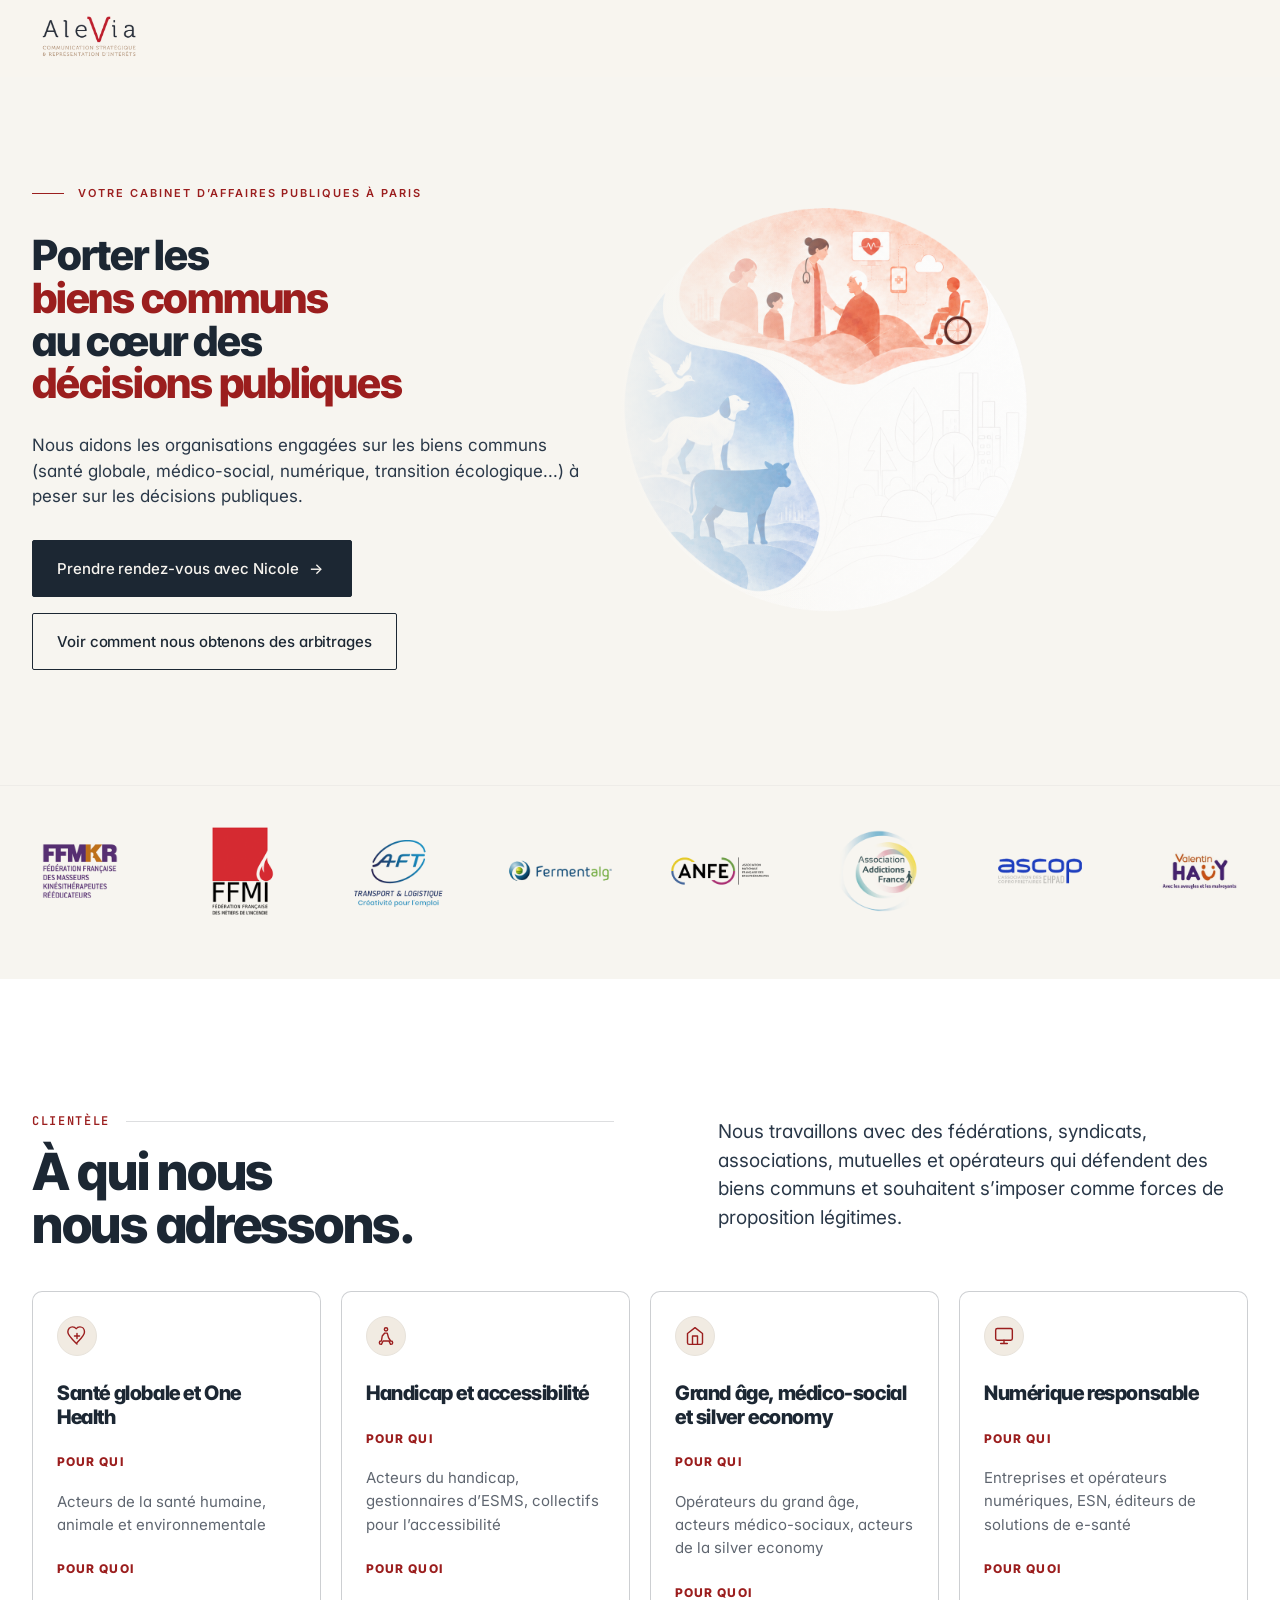
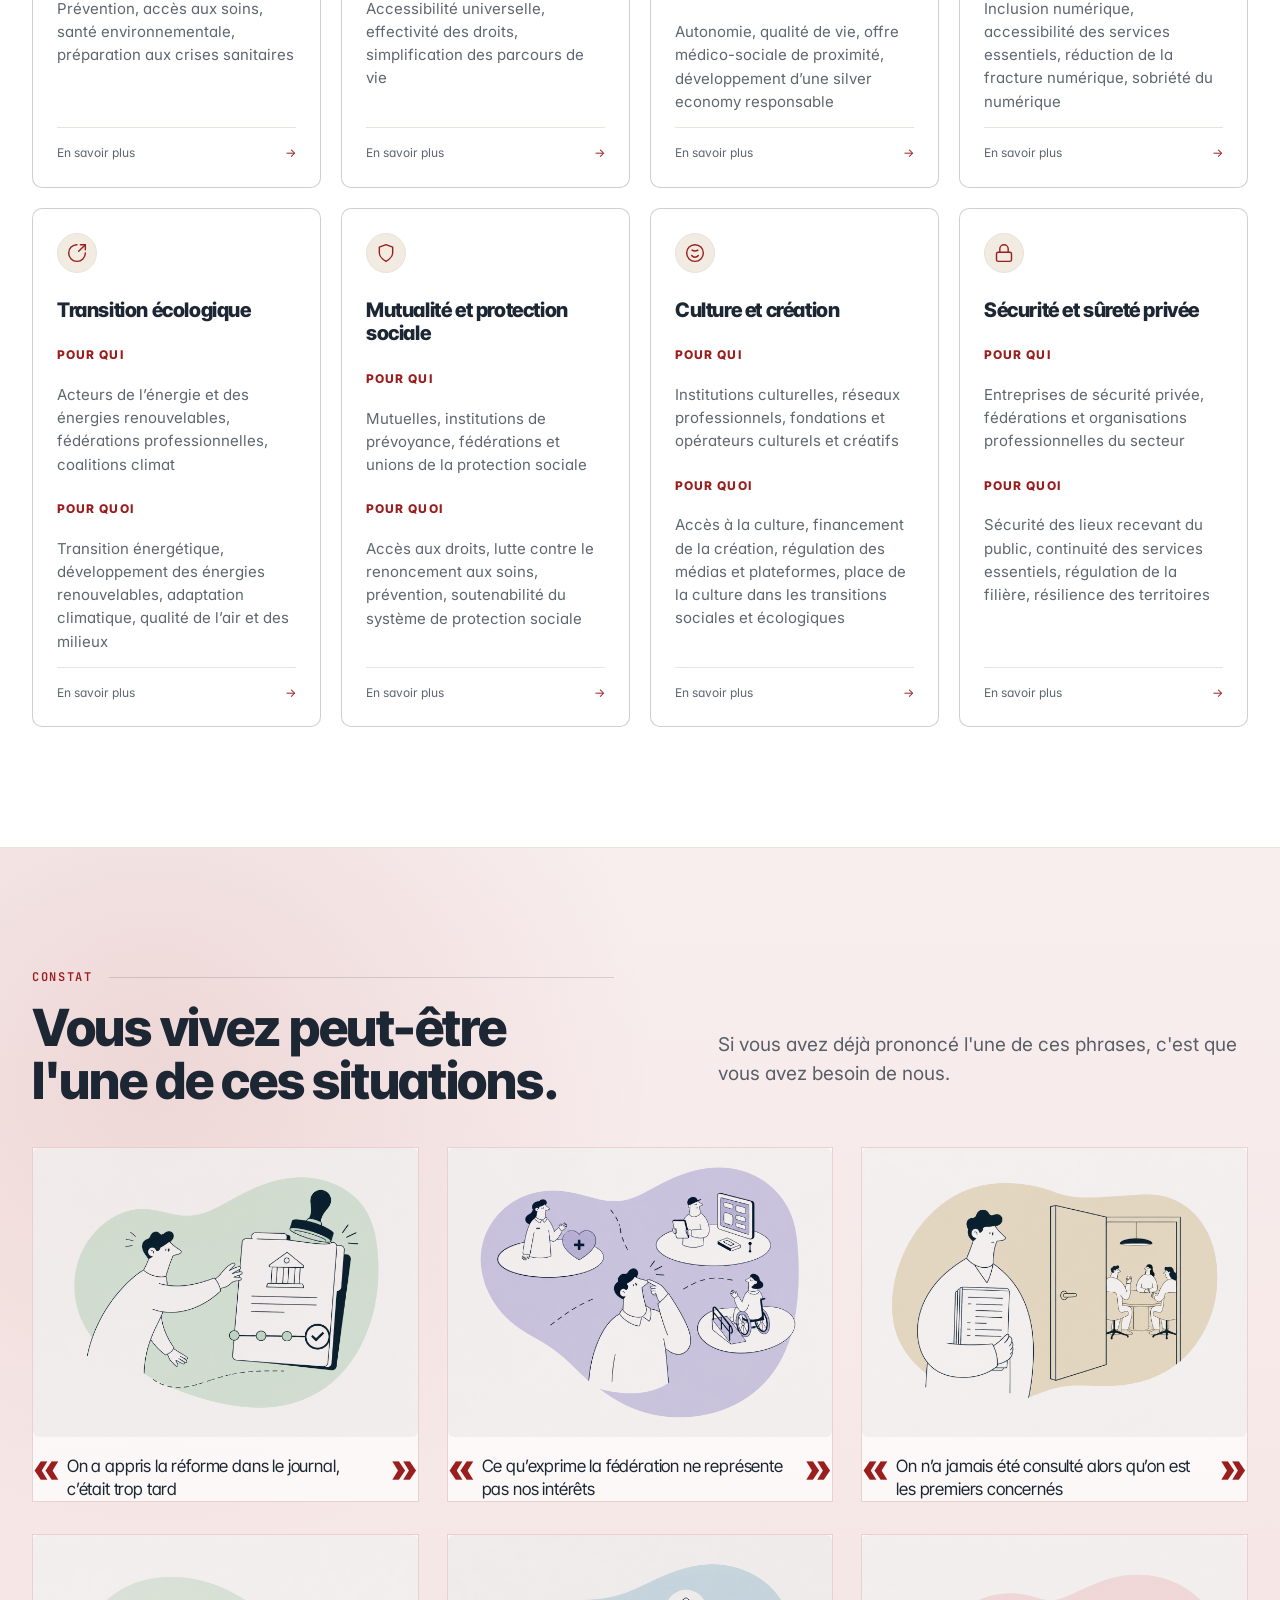
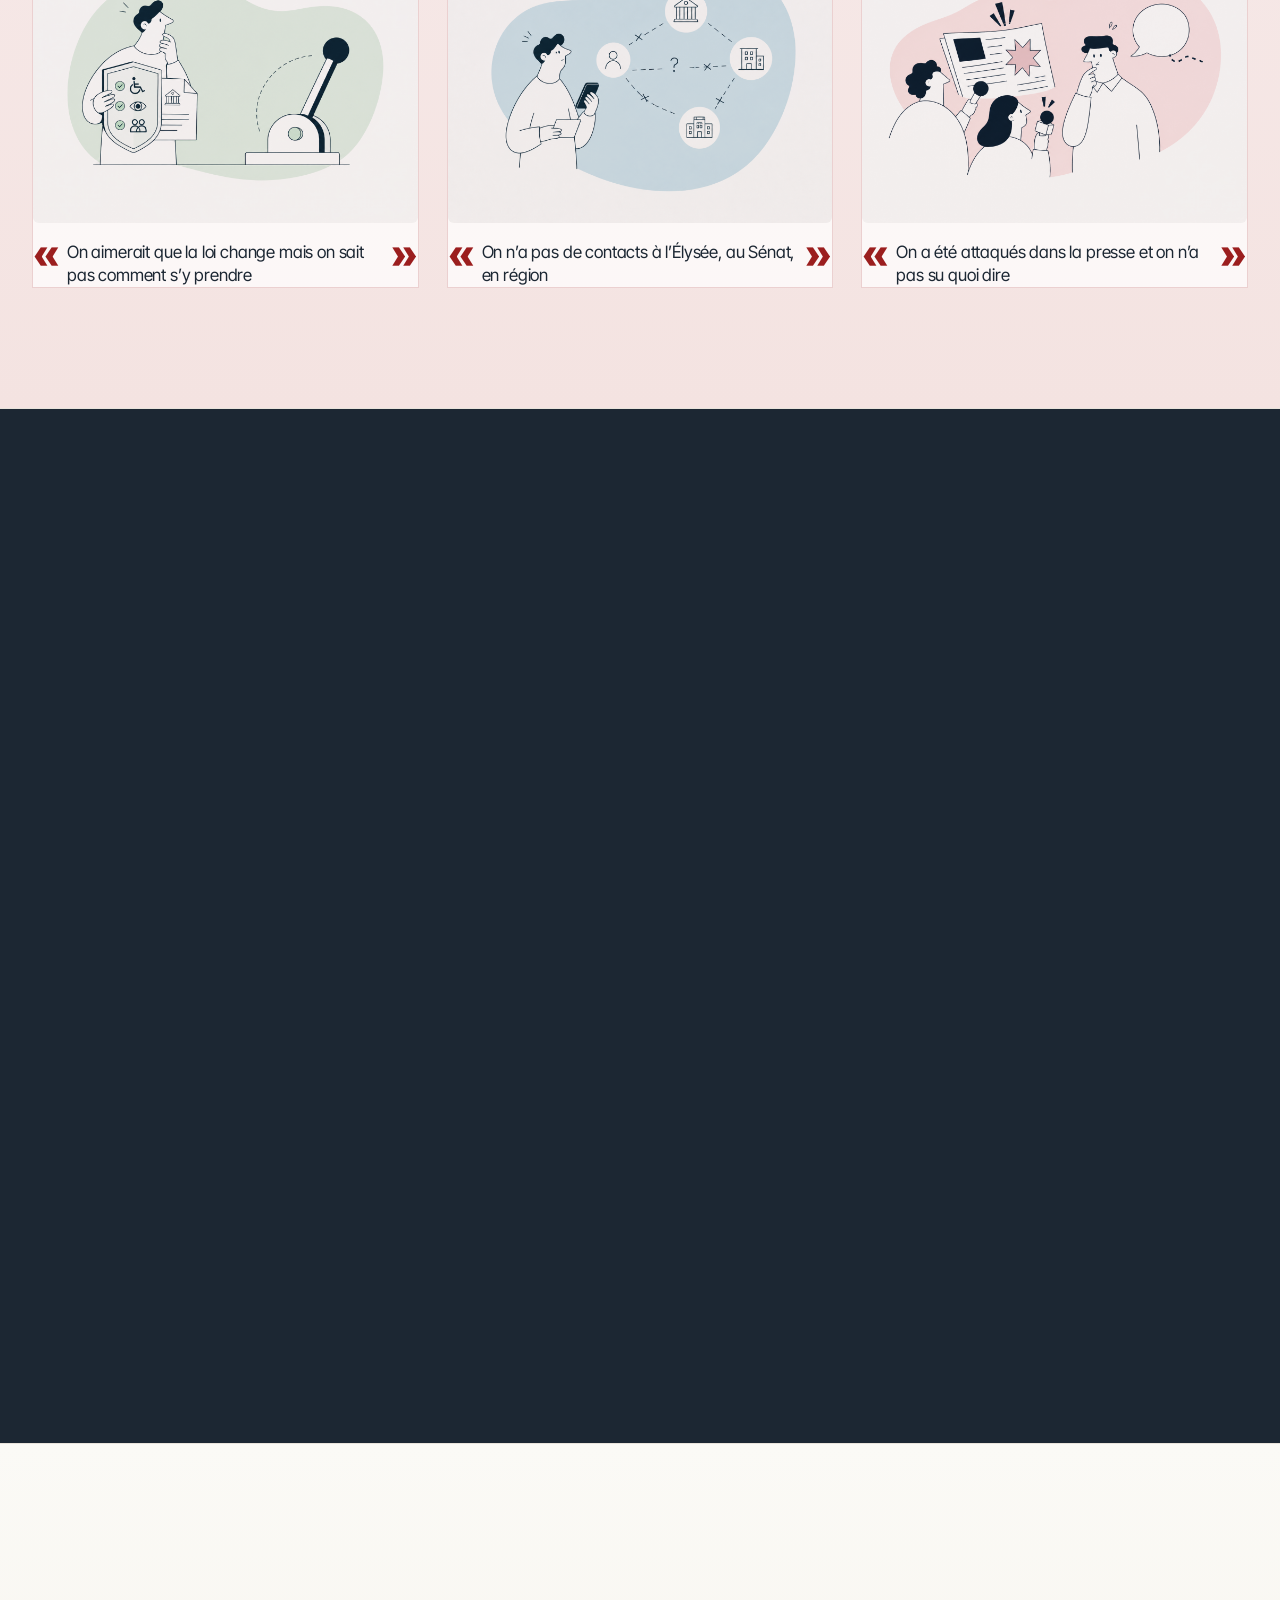
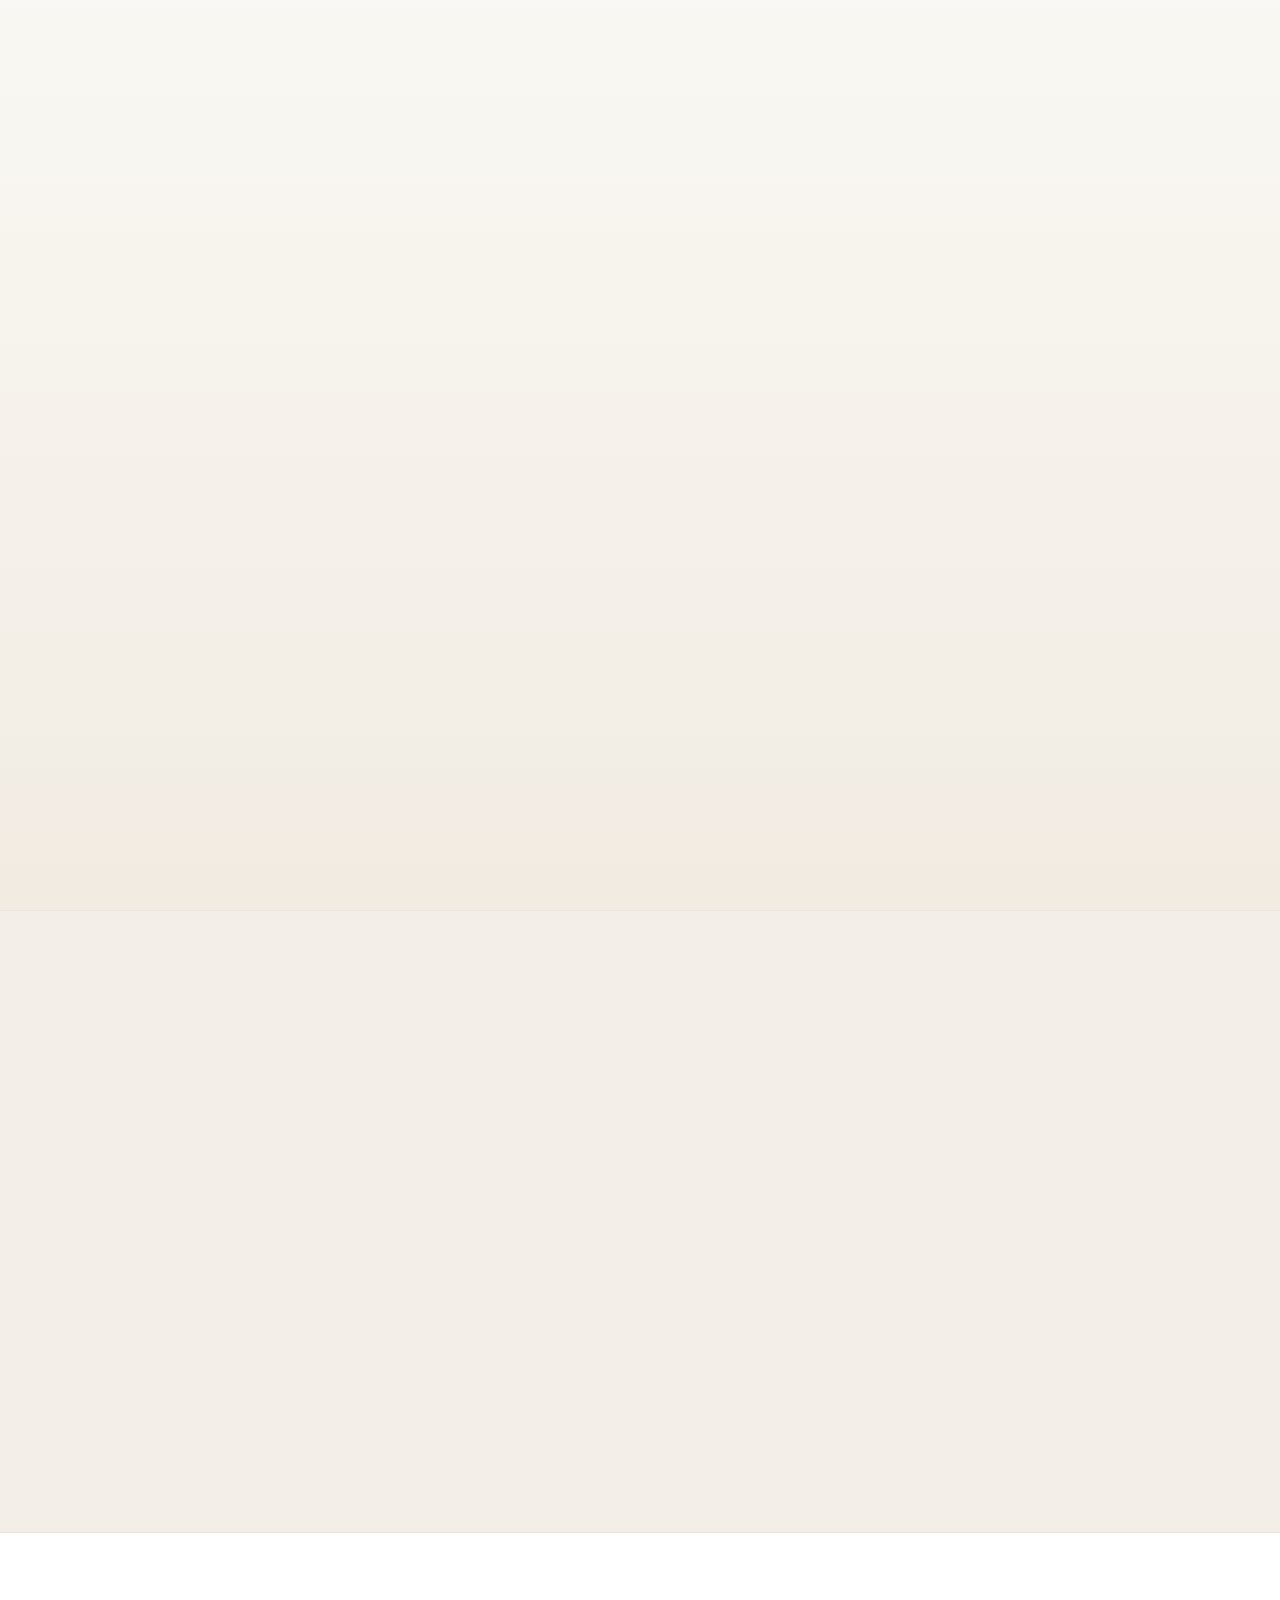
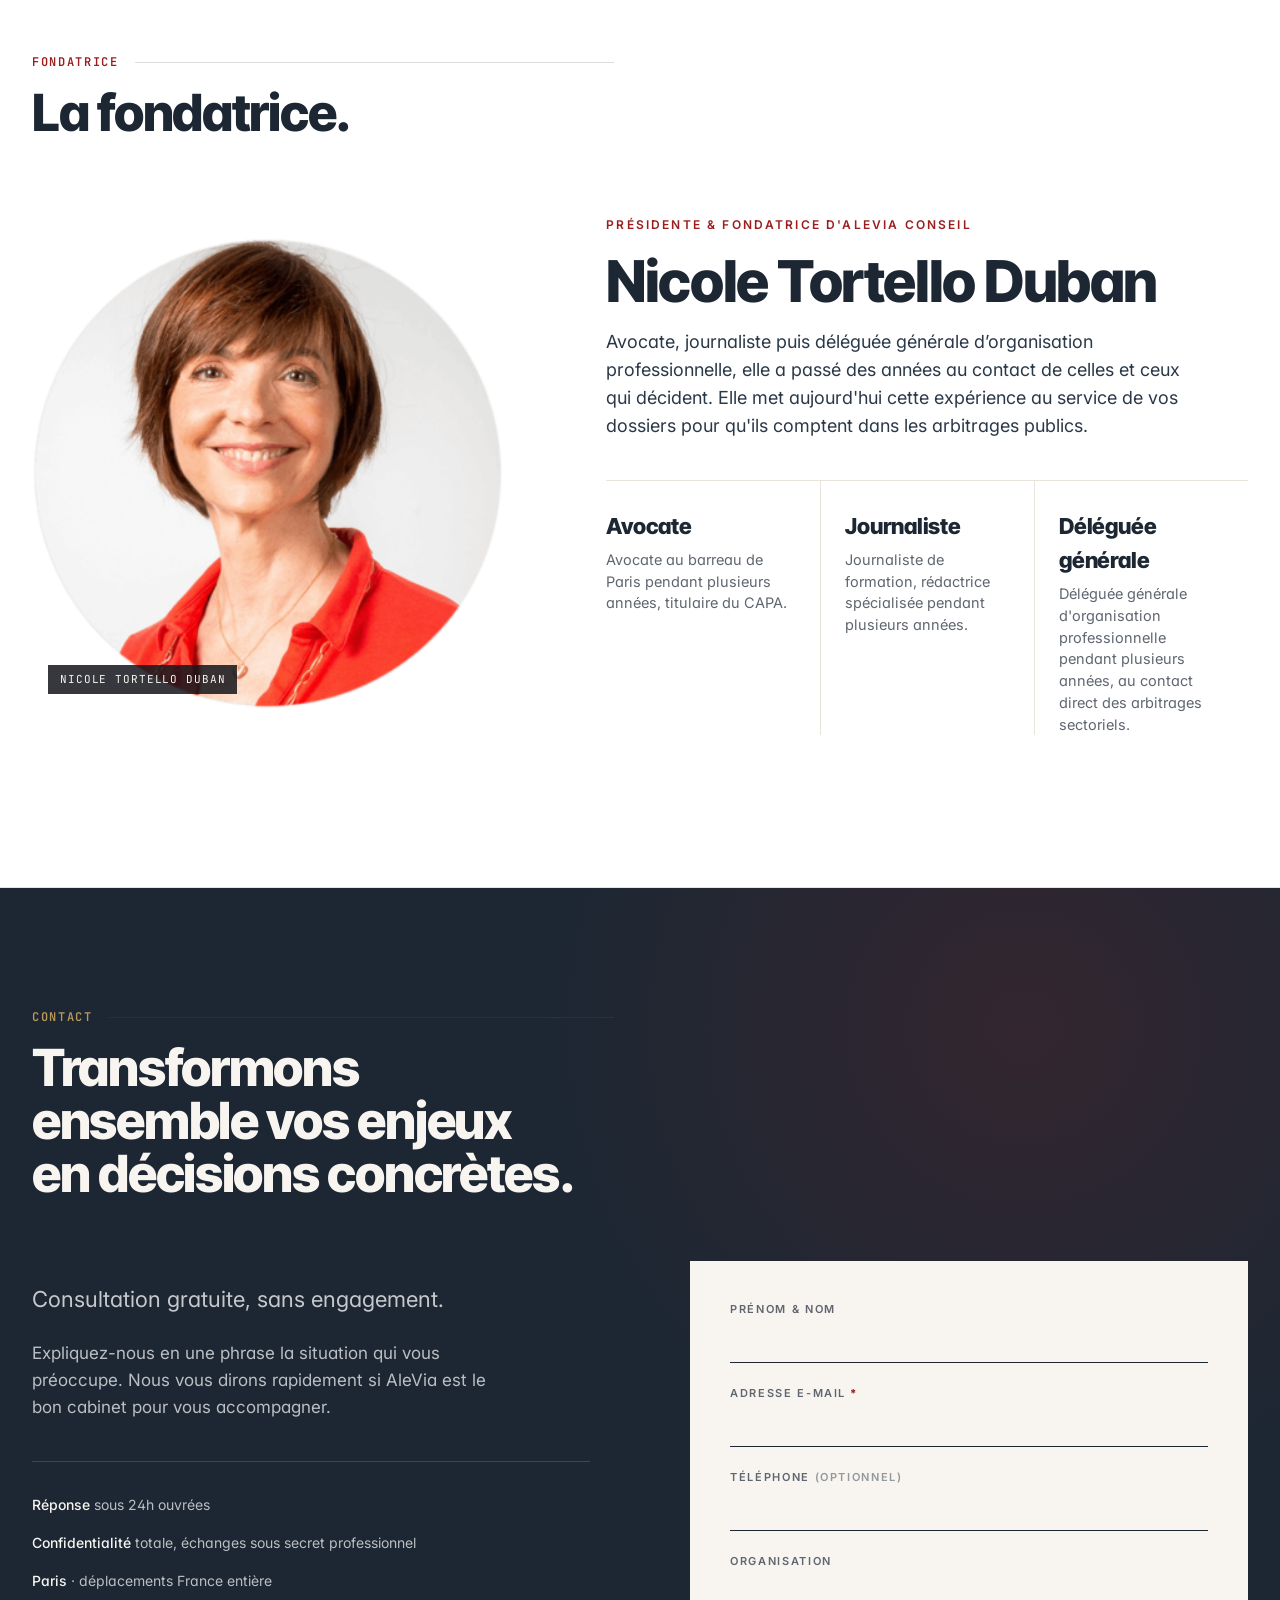
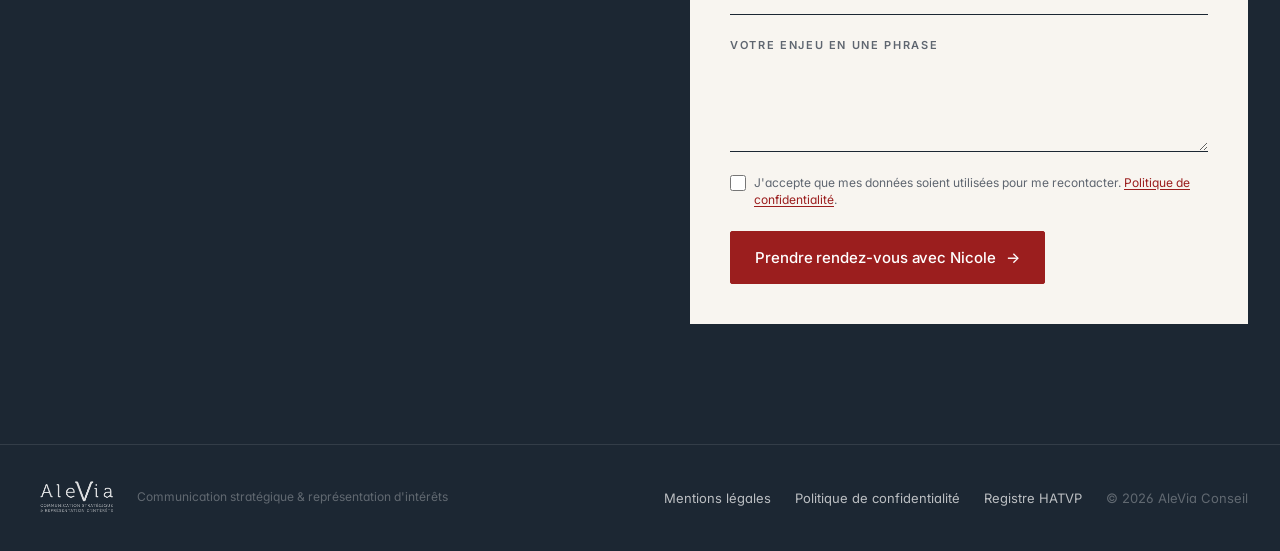
==== hifi/AleVia Hi-Fi.html @ 7474bd04 "fix(method): cover sur 16/9 pour remplir parfaitement les cartes Ratios natifs verifies : veille 1.6" ====
<!doctype html>
<html lang="fr">
<head>
<meta charset="utf-8">
<title>AleVia Conseil &ndash; Cabinet d'affaires publiques | Paris</title>
<meta name="viewport" content="width=device-width, initial-scale=1">
<meta name="description" content="AleVia est un cabinet d'affaires publiques sp&eacute;cialis&eacute; dans les biens communs.">
<link rel="preconnect" href="https://fonts.googleapis.com">
<link rel="preconnect" href="https://fonts.gstatic.com" crossorigin>
<link href="https://fonts.googleapis.com/css2?family=Inter+Tight:wght@400;500;600;800&family=Inter:wght@400;500;600&family=JetBrains+Mono:wght@400;500&display=swap" rel="stylesheet">
<link rel="stylesheet" href="styles.css">
<link rel="stylesheet" href="alevia-brand-emotions.css">
<link rel="stylesheet" href="cta-hero-fix.css">
<link rel="stylesheet" href="hero-slogan-animation.css">
<style>
:root{--hero-bg:#f7f5f0}.h-display,.h-section,.h-card,.commitment-item h3,.founder-name,.trade h4,.lever h3{font-weight:800}.hero{position:relative;min-height:80vh;background:var(--hero-bg)!important;overflow:hidden}.hero .h-display{font-size:clamp(30px,3vw,46px);line-height:1.06;letter-spacing:-.025em}.hero .h-display em{font-style:inherit;color:var(--accent,#b22234)}.hero-bg-stack{position:absolute;inset:0;z-index:0}.oh-img{position:absolute;top:-18px;right:17%;width:54%;height:100%;object-fit:contain;object-position:68% 42%;opacity:0;transition:opacity .9s ease-in-out;transform:scale(.75);transform-origin:center}.oh-img.is-on{opacity:1}.hero-bg-veil{position:absolute;inset:0;background:linear-gradient(to right,var(--hero-bg) 0%,var(--hero-bg) 46%,rgba(247,245,240,.24) 62%,rgba(247,245,240,0) 80%)!important;z-index:1;pointer-events:none}.hero>.container{position:relative;z-index:2;padding-top:0;padding-bottom:195px!important;display:grid;grid-template-columns:minmax(0,56%) minmax(420px,44%);align-items:center;min-height:80vh}.hero-grid{max-width:none;width:100%;padding-right:3rem}.clients-strip{position:absolute!important;left:0!important;right:0!important;bottom:24px!important;height:170px;z-index:5;background:var(--hero-bg)!important;border-top:1px solid rgba(0,0,0,.035);display:flex;align-items:center;overflow:hidden}.clients-strip-inner{width:100%;overflow:hidden;padding:0 32px}.clients-strip-logos{display:flex;align-items:center;justify-content:center;gap:46px;width:100%;overflow:hidden;white-space:nowrap}.clients-strip-logos img{height:114px;width:auto;max-width:273px;object-fit:contain;mix-blend-mode:multiply;filter:grayscale(20%);transition:.25s}.clients-strip-logos img:hover{filter:grayscale(0);transform:translateY(-2px)}.sector-card .h-card{color:var(--ink,#242118)!important}.sector-label{font-size:12px;font-weight:800;letter-spacing:.09em;text-transform:uppercase;color:var(--accent,#b22234);margin:10px 0 4px}.sector-who,.sector-why{font-size:15px;color:var(--ink-soft,#4f4b43);line-height:1.55;margin:0}.sector-icon{width:40px;height:40px;display:grid;place-items:center;border:1px solid var(--rule-soft);border-radius:50%;background:var(--paper-2);color:var(--accent);margin-bottom:4px}.sector-icon svg{width:20px;height:20px;stroke:currentColor;fill:none}.pain-text.guillemets{position:relative;padding:0 34px}.pain-text.guillemets:before,.pain-text.guillemets:after{position:absolute;top:-.2em;font-family:var(--font-display,serif);font-size:42px;line-height:1;color:var(--accent,#b22234);font-weight:800}.pain-text.guillemets:before{content:'\00AB';left:0}.pain-text.guillemets:after{content:'\00BB';right:0}.commitments{background:#fff}.commitments-grid{display:grid;grid-template-columns:repeat(2,1fr);gap:1px;background:var(--rule-soft);border:1px solid var(--rule-soft);margin-top:var(--gap-md)}.commitment-item{background:#fff;padding:40px 36px;display:flex;flex-direction:column;gap:14px}.commitment-item h3{font-family:var(--font-display);font-size:clamp(20px,1.8vw,26px);line-height:1.15;color:var(--ink);margin:0}.commitment-item p{font-size:15px;line-height:1.6;color:var(--ink-soft);margin:0}.commitment-item h3:after{content:'';display:block;width:24px;height:2px;background:var(--accent);margin-top:10px}.lever-icon{width:76px;height:76px;margin:0 auto 22px;display:grid;place-items:center;border-radius:50%;background:var(--paper-2,#fbfaf7);border:1px solid var(--rule-soft,rgba(0,0,0,.08));color:var(--accent,#b22234)}.lever-icon svg{width:38px;height:38px;stroke-width:1.65}.lever .h-card{text-align:center}.contact-form input,.contact-form textarea{width:100%;box-sizing:border-box}.field--required label:after{content:' *';color:var(--accent,#b22234);font-weight:800}.mobile-copy{display:none}@media(max-width:768px){.section{padding:64px 0}.section-head{gap:14px;margin-bottom:28px}.section-head .lead{font-size:16px;line-height:1.45}.h-section{font-size:clamp(30px,9vw,38px)}.hero{min-height:auto}.hero>.container{min-height:auto;grid-template-columns:1fr;padding-bottom:150px!important}.hero-grid{padding-right:0}.hero .h-display{font-size:clamp(30px,10vw,38px)}.hero .lead{max-width:34ch;font-size:16px;line-height:1.45}.hero-cta .btn-ghost{display:none}.oh-img{top:-10px;right:0;width:100%;object-position:center 38%}.hero-bg-veil{background:linear-gradient(to bottom,var(--hero-bg) 0%,var(--hero-bg) 38%,rgba(247,245,240,.42) 66%,rgba(247,245,240,0) 100%)!important}.clients-strip{height:125px}.clients-strip-inner{padding:0 16px}.clients-strip-logos{justify-content:flex-start;gap:28px;overflow-x:auto;scrollbar-width:none}.clients-strip-logos img{height:75px;max-width:189px}.sector-card{min-height:auto!important;padding:20px!important;gap:10px}.sector-card .h-card{font-size:19px!important}.sector-label,.sector-who,.sector-why{display:none}.pain-text.guillemets{padding:0 24px;font-size:20px;line-height:1.25}.pain-text.guillemets:before,.pain-text.guillemets:after{font-size:28px}.lever{min-height:auto;padding-top:28px;gap:12px}.lever-icon{width:56px;height:56px;margin-bottom:12px}.lever-icon svg{width:28px;height:28px}.lever .body{font-size:15px;line-height:1.45}.lever-tags{padding-top:12px;gap:6px}.lever-tag{font-size:11px;padding:5px 8px}.commitments-grid{grid-template-columns:1fr}.commitment-item{padding:28px 22px}.founder-bio{font-size:16px;line-height:1.5}.contact-grid{grid-template-columns:1fr!important;gap:32px!important}.contact-form{width:100%;padding:24px!important}.contact .body{font-size:15px!important}.desktop-copy{display:none}.mobile-copy{display:block}.mobile-hide{display:none!important}#pourquoi .desktop-copy{display:inline!important}#pourquoi .mobile-copy{display:none!important}#pourquoi .h-section br:last-of-type{display:none!important}}
</style>
<style>
/* ── Section Méthode (#leviers) : leviers avec images, thème sombre ── */
#leviers .levers {
  display: grid !important;
  grid-template-columns: repeat(3, 1fr);
  gap: 28px;
}

#leviers .lever {
  display: flex !important;
  flex-direction: column !important;
  background: rgba(248,245,240,0.03) !important;
  border: 1px solid rgba(212,176,122,0.25) !important;
  overflow: hidden !important;
  padding: 0 !important;
  min-height: 0 !important;
  gap: 0 !important;
  transition: box-shadow 0.25s ease, border-color 0.25s ease;
}

#leviers .lever:hover {
  border-color: rgba(212,176,122,0.55) !important;
  box-shadow: 0 16px 50px rgba(0,0,0,0.35);
}

/* L'image remplace l'icône circulaire d'origine */
#leviers .lever .lever-icon { display: none !important; }

#leviers .lever-image-wrap {
  position: relative;
  aspect-ratio: 16 / 9;
  overflow: hidden;
  margin: 0;
  background: #1c2733;
}

#leviers .lever-image-wrap img {
  width: 100%;
  height: 100%;
  object-fit: cover;
  object-position: center center;
  display: block;
  transition: transform 0.6s cubic-bezier(0.25, 0.46, 0.45, 0.94);
}

#leviers .lever:hover .lever-image-wrap img {
  transform: scale(1.05);
}

#leviers .lever-body {
  padding: 28px 26px 26px;
  display: flex;
  flex-direction: column;
  gap: 14px;
  flex: 1;
}

#leviers .lever-body .h-card {
  text-align: left !important;
  font-size: clamp(21px, 1.7vw, 26px) !important;
  line-height: 1.2 !important;
  letter-spacing: -0.015em !important;
  margin: 0 !important;
}

#leviers .lever-body .body {
  font-size: 14.5px;
  line-height: 1.6;
  margin: 0;
  flex: 1;
}

#leviers .lever-body .lever-tags {
  padding-top: 4px;
  margin: 0;
}

@media (max-width: 900px) {
  #leviers .levers { grid-template-columns: 1fr !important; gap: 20px; }
}
</style>
</head>
<body>
<header class="site-header" id="siteHeader"><div class="container"><nav class="nav"><a href="#" class="nav-logo" aria-label="AleVia accueil"><img src="assets/alevia-logo.png" alt="AleVia"></a><div class="nav-links"><a href="#secteurs">&Agrave; qui</a><a href="#leviers">Ce qu'on fait</a><a href="#pourquoi">Pourquoi AleVia</a><a href="#fondatrice">Fondatrice</a></div><div class="nav-cta"><a href="#contact" class="btn btn-primary">Prendre RDV<span class="arrow">&rarr;</span></a></div></nav></div></header>
<section class="hero" id="heroSection"><div class="hero-bg-stack" aria-hidden="true"><img src="../uploads/Hero1.png" alt="" class="oh-img is-on"><img src="../uploads/Hero2.png" alt="" class="oh-img"><img src="../uploads/Hero3.png" alt="" class="oh-img"><div class="hero-bg-veil"></div></div><div class="container"><div class="hero-grid"><div class="hero-content"><div class="hero-tagline"><span class="tag-rule"></span><span class="tag-text">Votre cabinet d&rsquo;affaires publiques &agrave; Paris</span></div><h1 class="h-display">Porter les<br><em>biens&nbsp;communs</em><br>au&nbsp;c&oelig;ur&nbsp;des <br><em>d&eacute;cisions&nbsp;publiques</em></h1><p class="lead desktop-copy">Nous aidons les organisations engag&eacute;es sur les biens communs (sant&eacute; globale, m&eacute;dico-social, num&eacute;rique, transition &eacute;cologique...) &agrave; peser sur les d&eacute;cisions publiques.</p><p class="lead mobile-copy">Nous aidons les organisations engag&eacute;es &agrave; ne plus &ecirc;tre absentes des r&eacute;formes et &agrave; peser au bon moment sur les d&eacute;cisions publiques.</p><div class="hero-cta"><a href="#contact" class="btn btn-primary">Prendre rendez-vous avec Nicole<span class="arrow">&rarr;</span></a><a href="#leviers" class="btn btn-ghost">Voir comment nous obtenons des arbitrages</a></div></div></div></div><div class="clients-strip"><div class="clients-strip-inner"><div class="clients-strip-logos"><img src="../uploads/10_ffmkr.png" alt="FFMKR" loading="lazy"><img src="../uploads/FFMI.png" alt="FFMI" loading="lazy"><img src="../uploads/AFT.png" alt="AFT" loading="lazy"><img src="../uploads/27_Fermentalg.png" alt="Fermentalg" loading="lazy"><img src="../uploads/26_ANFE.png" alt="ANFE" loading="lazy"><img src="../uploads/25_Association_addictions_FR.png" alt="Addictions France" loading="lazy"><img src="../uploads/16_ascop.png" alt="ASCOP" loading="lazy"><img src="../uploads/12_valentin.png" alt="Association Valentin Ha&uuml;y" loading="lazy"></div></div></div></section>
<section class="section audience" id="secteurs"><div class="container"><div class="section-head reveal"><div class="meta"><div class="meta-row"><span class="section-num">Client&egrave;le</span><span class="rule"></span></div><h2 class="h-section">&Agrave; qui nous nous adressons.</h2></div><p class="lead desktop-copy">Nous travaillons avec des f&eacute;d&eacute;rations, syndicats, associations, mutuelles et op&eacute;rateurs qui d&eacute;fendent des biens communs et souhaitent s&rsquo;imposer comme forces de proposition l&eacute;gitimes.</p><p class="lead mobile-copy">Nous accompagnons f&eacute;d&eacute;rations, associations, mutuelles et op&eacute;rateurs qui d&eacute;fendent les biens communs et veulent devenir des interlocuteurs publics cr&eacute;dibles.</p></div><div class="sectors-grid" id="sectorsGrid"></div></div></section>
<section class="section cream" id="douleurs"><div class="container"><div class="section-head reveal"><div class="meta"><div class="meta-row"><span class="section-num">Constat</span><span class="rule"></span></div><h2 class="h-section">Vous vivez peut-&ecirc;tre l'une de ces situations.</h2></div><p class="lead desktop-copy">Si vous avez d&eacute;j&agrave; prononc&eacute; l'une de ces phrases, c'est que vous avez besoin de nous.</p></div><div class="pains-grid reveal" id="painsGrid"></div></div></section>
<section class="section" id="leviers"><div class="container"><div class="section-head reveal"><div class="meta"><div class="meta-row"><span class="section-num">M&eacute;thode</span><span class="rule"></span></div><h2 class="h-section">Ce que nous faisons concr&egrave;tement.</h2></div><p class="lead desktop-copy">Peser sur les d&eacute;cisions publiques exige une approche globale : remporter la bataille culturelle sur le long terme, scruter l&rsquo;actualit&eacute; en continu et saisir, ou provoquer, les bons moments pour plaider votre cause.</p></div><div class="levers reveal" id="leversGrid"></div></div></section>
<section class="section commitments" id="pourquoi"><div class="container"><div class="section-head reveal"><div class="meta"><div class="meta-row"><span class="section-num">Proposition de valeur et engagements</span><span class="rule"></span></div><h2 class="h-section">Pourquoi choisir <br>AleVia<br>?</h2></div><p class="lead">AleVia se distingue &agrave; la fois par son expertise sur les biens communs, ainsi que par ses engagements et ses valeurs.</p></div><div class="commitments-grid reveal" id="commitmentsGrid"></div></div></section>
<section class="section references" id="confiance">
  <div class="container">
    <div class="section-head reveal">
      <div class="meta">
        <div class="meta-row"><span class="section-num">R&eacute;f&eacute;rences</span><span class="rule"></span></div>
        <h2 class="h-section">Ils nous font d&eacute;j&agrave; confiance.</h2>
      </div>
    </div>
    <div class="references-carousel reveal" aria-label="Carrousel des partenaires et références AleVia">
      <div class="references-track">
        <div class="references-group">
          <a class="reference-card" href="https://www.riskeo.eu/" target="_blank" rel="noopener noreferrer" aria-label="Visiter le site de l’organisation Riskeo">
            <span class="reference-logo"><img src="https://alevia-conseil.com/wp-content/uploads/2023/11/2_Riskeo.png" alt="Logo de Riskeo" loading="lazy"></span>
            <span class="reference-name">Riskeo</span>
          </a>
          <a class="reference-card" href="https://academiedanseparis.com/pepiniere/" target="_blank" rel="noopener noreferrer" aria-label="Visiter le site de l’organisation Académie Danse Paris">
            <span class="reference-logo"><img src="https://alevia-conseil.com/wp-content/uploads/2023/11/1_ES.png" alt="Logo de Académie Danse Paris" loading="lazy"></span>
            <span class="reference-name">Académie Danse Paris</span>
          </a>
          <a class="reference-card" href="https://www.metacoaching.pro/fr" target="_blank" rel="noopener noreferrer" aria-label="Visiter le site de l’organisation Metacoaching">
            <span class="reference-logo"><img src="https://alevia-conseil.com/wp-content/uploads/2026/04/metacoaching.png" alt="Logo de Metacoaching" loading="lazy"></span>
            <span class="reference-name">Metacoaching</span>
          </a>
          <a class="reference-card" href="https://www.ffmi.asso.fr/" target="_blank" rel="noopener noreferrer" aria-label="Visiter le site de l’organisation Fédération Française des Métiers de l’Incendie (FFMI)">
            <span class="reference-logo"><img src="https://alevia-conseil.com/wp-content/uploads/2025/12/FFMI.png" alt="Logo de Fédération Française des Métiers de l’Incendie (FFMI)" loading="lazy"></span>
            <span class="reference-name">Fédération Française des Métiers de l’Incendie (FFMI)</span>
          </a>
          <a class="reference-card" href="https://unostra.fr/" target="_blank" rel="noopener noreferrer" aria-label="Visiter le site de l’organisation Union Nationale des Organisations Syndicales des Transporteurs Routiers Automobiles (UNOSTRA)">
            <span class="reference-logo"><img src="https://alevia-conseil.com/wp-content/uploads/2025/09/unostra.png" alt="Logo de Union Nationale des Organisations Syndicales des Transporteurs Routiers Automobiles (UNOSTRA)" loading="lazy"></span>
            <span class="reference-name">Union Nationale des Organisations Syndicales des Transporteurs Routiers Automobiles (UNOSTRA)</span>
          </a>
          <a class="reference-card" href="https://optometrie-aof.com/" target="_blank" rel="noopener noreferrer" aria-label="Visiter le site de l’organisation Association des Optométristes de France (AOF)">
            <span class="reference-logo"><img src="https://alevia-conseil.com/wp-content/uploads/2025/05/aof.png" alt="Logo de Association des Optométristes de France (AOF)" loading="lazy"></span>
            <span class="reference-name">Association des Optométristes de France (AOF)</span>
          </a>
          <a class="reference-card" href="https://www.aspi-asso.fr/" target="_blank" rel="noopener noreferrer" aria-label="Visiter le site de l’organisation Association Française des Spécialistes en Propriété Industrielle de l’Industrie (ASPI)">
            <span class="reference-logo"><img src="https://alevia-conseil.com/wp-content/uploads/2025/04/ASPI.png" alt="Logo de Association Française des Spécialistes en Propriété Industrielle de l’Industrie (ASPI)" loading="lazy"></span>
            <span class="reference-name">Association Française des Spécialistes en Propriété Industrielle de l’Industrie (ASPI)</span>
          </a>
          <a class="reference-card" href="https://www.omnes.fr/" target="_blank" rel="noopener noreferrer" aria-label="Visiter le site de l’organisation Organisation de la Médecine Naturelle et de l’Éducation Sanitaire (OMNES)">
            <span class="reference-logo"><img src="https://alevia-conseil.com/wp-content/uploads/2025/04/Omnes.png" alt="Logo de Organisation de la Médecine Naturelle et de l’Éducation Sanitaire (OMNES)" loading="lazy"></span>
            <span class="reference-name">Organisation de la Médecine Naturelle et de l’Éducation Sanitaire (OMNES)</span>
          </a>
          <a class="reference-card" href="https://www.aft-dev.com/" target="_blank" rel="noopener noreferrer" aria-label="Visiter le site de l’organisation Association pour le développement de la Formation professionnelle dans le Transport et la Logistique (AFT)">
            <span class="reference-logo"><img src="https://alevia-conseil.com/wp-content/uploads/2025/04/AFT.png" alt="Logo de Association pour le développement de la Formation professionnelle dans le Transport et la Logistique (AFT)" loading="lazy"></span>
            <span class="reference-name">Association pour le développement de la Formation professionnelle dans le Transport et la Logistique (AFT)</span>
          </a>
          <a class="reference-card" href="https://blog-detective.cnsp.org/" target="_blank" rel="noopener noreferrer" aria-label="Visiter le site de l’organisation Conseil National Supérieur Professionnel des Agents de Recherches Privées (CNSP-ARP)">
            <span class="reference-logo"><img src="https://alevia-conseil.com/wp-content/uploads/2025/04/CNSP.png" alt="Logo de Conseil National Supérieur Professionnel des Agents de Recherches Privées (CNSP-ARP)" loading="lazy"></span>
            <span class="reference-name">Conseil National Supérieur Professionnel des Agents de Recherches Privées (CNSP-ARP)</span>
          </a>
          <a class="reference-card" href="https://scs-surete.org/" target="_blank" rel="noopener noreferrer" aria-label="Visiter le site de l’organisation Syndicat du Conseil en Sûreté (SCS)">
            <span class="reference-logo"><img src="https://alevia-conseil.com/wp-content/uploads/2024/11/SCS.png" alt="Logo de Syndicat du Conseil en Sûreté (SCS)" loading="lazy"></span>
            <span class="reference-name">Syndicat du Conseil en Sûreté (SCS)</span>
          </a>
          <a class="reference-card" href="https://www.fermentalg.com" target="_blank" rel="noopener noreferrer" aria-label="Visiter le site de l’organisation Fermentalg">
            <span class="reference-logo"><img src="https://alevia-conseil.com/wp-content/uploads/2024/09/27_Fermentalg.png" alt="Logo de Fermentalg" loading="lazy"></span>
            <span class="reference-name">Fermentalg</span>
          </a>
          <a class="reference-card" href="https://anfe.fr" target="_blank" rel="noopener noreferrer" aria-label="Visiter le site de l’organisation Association Nationale Française des Ergothérapeutes (ANFE)">
            <span class="reference-logo"><img src="https://alevia-conseil.com/wp-content/uploads/2024/04/26_ANFE.png" alt="Logo de Association Nationale Française des Ergothérapeutes (ANFE)" loading="lazy"></span>
            <span class="reference-name">Association Nationale Française des Ergothérapeutes (ANFE)</span>
          </a>
          <a class="reference-card" href="https://addictions-france.org" target="_blank" rel="noopener noreferrer" aria-label="Visiter le site de l’organisation Association Addictions France">
            <span class="reference-logo"><img src="https://alevia-conseil.com/wp-content/uploads/2024/04/25_Association_addictions_FR.png" alt="Logo de Association Addictions France" loading="lazy"></span>
            <span class="reference-name">Association Addictions France</span>
          </a>
          <a class="reference-card" href="https://www.osteopathe-syndicat.fr/" target="_blank" rel="noopener noreferrer" aria-label="Visiter le site de l’organisation Syndicat Français des Ostéopathes (SFDO)">
            <span class="reference-logo"><img src="https://alevia-conseil.com/wp-content/uploads/2024/02/sfdo.png" alt="Logo de Syndicat Français des Ostéopathes (SFDO)" loading="lazy"></span>
            <span class="reference-name">Syndicat Français des Ostéopathes (SFDO)</span>
          </a>
          <a class="reference-card" href="https://www.cnsa-ambulances.com/" target="_blank" rel="noopener noreferrer" aria-label="Visiter le site de l’organisation Chambre Nationale des Services d’Ambulances (CNSA)">
            <span class="reference-logo"><img src="https://alevia-conseil.com/wp-content/uploads/2023/11/24_cnsa.png" alt="Logo de Chambre Nationale des Services d’Ambulances (CNSA)" loading="lazy"></span>
            <span class="reference-name">Chambre Nationale des Services d’Ambulances (CNSA)</span>
          </a>
          <a class="reference-card" href="https://www.ligue-sclerose.fr/" target="_blank" rel="noopener noreferrer" aria-label="Visiter le site de l’organisation Ligue Française contre la Sclérose en Plaques (LFSEP)">
            <span class="reference-logo"><img src="https://alevia-conseil.com/wp-content/uploads/2023/11/23_ligueSclerose.png" alt="Logo de Ligue Française contre la Sclérose en Plaques (LFSEP)" loading="lazy"></span>
            <span class="reference-name">Ligue Française contre la Sclérose en Plaques (LFSEP)</span>
          </a>
          <a class="reference-card" href="https://www.upo-federation-osteopathie.fr/" target="_blank" rel="noopener noreferrer" aria-label="Visiter le site de l’organisation Unité Pour l’Ostéopathie (UPO)">
            <span class="reference-logo"><img src="https://alevia-conseil.com/wp-content/uploads/2023/11/22_upo.png" alt="Logo de Unité Pour l’Ostéopathie (UPO)" loading="lazy"></span>
            <span class="reference-name">Unité Pour l’Ostéopathie (UPO)</span>
          </a>
          <a class="reference-card" href="https://fni.fr/" target="_blank" rel="noopener noreferrer" aria-label="Visiter le site de l’organisation Fédération Nationale des Infirmiers (FNI)">
            <span class="reference-logo"><img src="https://alevia-conseil.com/wp-content/uploads/2023/11/21_fni.png" alt="Logo de Fédération Nationale des Infirmiers (FNI)" loading="lazy"></span>
            <span class="reference-name">Fédération Nationale des Infirmiers (FNI)</span>
          </a>
          <a class="reference-card" href="https://www.medoucine.com/" target="_blank" rel="noopener noreferrer" aria-label="Visiter le site de l’organisation Medoucine">
            <span class="reference-logo"><img src="https://alevia-conseil.com/wp-content/uploads/2023/11/19_medoucine.png" alt="Logo de Medoucine" loading="lazy"></span>
            <span class="reference-name">Medoucine</span>
          </a>
          <a class="reference-card" href="https://www.musicotherapeutes.fr/" target="_blank" rel="noopener noreferrer" aria-label="Visiter le site de l’organisation Fédération Française des Musicothérapeutes (FFM)">
            <span class="reference-logo"><img src="https://alevia-conseil.com/wp-content/uploads/2023/11/20_fedeFrTherapeute.png" alt="Logo de Fédération Française des Musicothérapeutes (FFM)" loading="lazy"></span>
            <span class="reference-name">Fédération Française des Musicothérapeutes (FFM)</span>
          </a>
          <a class="reference-card" href="https://www.syndicat-sophrologues-professionnels.fr/" target="_blank" rel="noopener noreferrer" aria-label="Visiter le site de l’organisation Syndicat des Sophrologues Professionnels (SSP)">
            <span class="reference-logo"><img src="https://alevia-conseil.com/wp-content/uploads/2023/11/18_syndicatSophro.png" alt="Logo de Syndicat des Sophrologues Professionnels (SSP)" loading="lazy"></span>
            <span class="reference-name">Syndicat des Sophrologues Professionnels (SSP)</span>
          </a>
          <a class="reference-card" href="https://www.snhypnose.fr/" target="_blank" rel="noopener noreferrer" aria-label="Visiter le site de l’organisation Syndicat National des Hypnothérapeutes (SNH)">
            <span class="reference-logo"><img src="https://alevia-conseil.com/wp-content/uploads/2023/11/17_snh.png" alt="Logo de Syndicat National des Hypnothérapeutes (SNH)" loading="lazy"></span>
            <span class="reference-name">Syndicat National des Hypnothérapeutes (SNH)</span>
          </a>
          <a class="reference-card" href="https://www.ascop-ehpad.fr/" target="_blank" rel="noopener noreferrer" aria-label="Visiter le site de l’organisation Association des copropriétaires d’EHPAD (ASCOP-EHPAD)">
            <span class="reference-logo"><img src="https://alevia-conseil.com/wp-content/uploads/2023/11/16_ascop.png" alt="Logo de Association des copropriétaires d’EHPAD (ASCOP-EHPAD)" loading="lazy"></span>
            <span class="reference-name">Association des copropriétaires d’EHPAD (ASCOP-EHPAD)</span>
          </a>
          <a class="reference-card" href="https://ensemble2generations.fr/" target="_blank" rel="noopener noreferrer" aria-label="Visiter le site de l’organisation Ensemble2générations">
            <span class="reference-logo"><img src="https://alevia-conseil.com/wp-content/uploads/2023/11/15_ensemble.png" alt="Logo de Ensemble2générations" loading="lazy"></span>
            <span class="reference-name">Ensemble2générations</span>
          </a>
          <a class="reference-card" href="https://www.oxilia.fr/" target="_blank" rel="noopener noreferrer" aria-label="Visiter le site de l’organisation Oxilia">
            <span class="reference-logo"><img src="https://alevia-conseil.com/wp-content/uploads/2023/11/14_oxilia.png" alt="Logo de Oxilia" loading="lazy"></span>
            <span class="reference-name">Oxilia</span>
          </a>
          <a class="reference-card" href="https://nexem.fr/" target="_blank" rel="noopener noreferrer" aria-label="Visiter le site de l’organisation Nexem">
            <span class="reference-logo"><img src="https://alevia-conseil.com/wp-content/uploads/2023/11/13_nexem.png" alt="Logo de Nexem" loading="lazy"></span>
            <span class="reference-name">Nexem</span>
          </a>
          <a class="reference-card" href="https://www.avh.asso.fr/fr" target="_blank" rel="noopener noreferrer" aria-label="Visiter le site de l’organisation Association Valentin Haüy (AVH)">
            <span class="reference-logo"><img src="https://alevia-conseil.com/wp-content/uploads/2023/11/12_valentin.png" alt="Logo de Association Valentin Haüy (AVH)" loading="lazy"></span>
            <span class="reference-name">Association Valentin Haüy (AVH)</span>
          </a>
          <a class="reference-card" href="https://www.feelobject.fr/" target="_blank" rel="noopener noreferrer" aria-label="Visiter le site de l’organisation Feelobject">
            <span class="reference-logo"><img src="https://alevia-conseil.com/wp-content/uploads/2023/11/11_feelobject.png" alt="Logo de Feelobject" loading="lazy"></span>
            <span class="reference-name">Feelobject</span>
          </a>
          <a class="reference-card" href="https://www.ffmkr.org/" target="_blank" rel="noopener noreferrer" aria-label="Visiter le site de l’organisation Fédération Française des Masseurs-Kinésithérapeutes Rééducateurs (FFMKR)">
            <span class="reference-logo"><img src="https://alevia-conseil.com/wp-content/uploads/2023/11/10_ffmkr.png" alt="Logo de Fédération Française des Masseurs-Kinésithérapeutes Rééducateurs (FFMKR)" loading="lazy"></span>
            <span class="reference-name">Fédération Française des Masseurs-Kinésithérapeutes Rééducateurs (FFMKR)</span>
          </a>
          <a class="reference-card" href="https://www.chiropraxie.com/" target="_blank" rel="noopener noreferrer" aria-label="Visiter le site de l’organisation Association Française de Chiropraxie (AFC)">
            <span class="reference-logo"><img src="https://alevia-conseil.com/wp-content/uploads/2023/11/9_afc.png" alt="Logo de Association Française de Chiropraxie (AFC)" loading="lazy"></span>
            <span class="reference-name">Association Française de Chiropraxie (AFC)</span>
          </a>
          <a class="reference-card" href="https://www.gf2i.org/" target="_blank" rel="noopener noreferrer" aria-label="Visiter le site de l’organisation Groupement Français de l’Industrie de l’Information (GF2I)">
            <span class="reference-logo"><img src="https://alevia-conseil.com/wp-content/uploads/2023/11/8_gf2i.png" alt="Logo de Groupement Français de l’Industrie de l’Information (GF2I)" loading="lazy"></span>
            <span class="reference-name">Groupement Français de l’Industrie de l’Information (GF2I)</span>
          </a>
          <a class="reference-card" href="https://acpi.asso.fr/" target="_blank" rel="noopener noreferrer" aria-label="Visiter le site de l’organisation Association des Conseils en Propriété Industrielle (ACPI)">
            <span class="reference-logo"><img src="https://alevia-conseil.com/wp-content/uploads/2023/11/7_acpi.png" alt="Logo de Association des Conseils en Propriété Industrielle (ACPI)" loading="lazy"></span>
            <span class="reference-name">Association des Conseils en Propriété Industrielle (ACPI)</span>
          </a>
          <a class="reference-card" href="https://www.arbitrage.org/" target="_blank" rel="noopener noreferrer" aria-label="Visiter le site de l’organisation Chambre Arbitrale Internationale de Paris (CAIP)">
            <span class="reference-logo"><img src="https://alevia-conseil.com/wp-content/uploads/2023/11/6_chmbreArbitrage.png" alt="Logo de Chambre Arbitrale Internationale de Paris (CAIP)" loading="lazy"></span>
            <span class="reference-name">Chambre Arbitrale Internationale de Paris (CAIP)</span>
          </a>
          <a class="reference-card" href="https://www.clubgc-km.fr/page/2256355-accueil" target="_blank" rel="noopener noreferrer" aria-label="Visiter le site de l’organisation Club Gestion des Connaissances (GC-KM)">
            <span class="reference-logo"><img src="https://alevia-conseil.com/wp-content/uploads/2023/11/5_clubGestionConnaissances.png" alt="Logo de Club Gestion des Connaissances (GC-KM)" loading="lazy"></span>
            <span class="reference-name">Club Gestion des Connaissances (GC-KM)</span>
          </a>
          <a class="reference-card" href="https://ihedn.fr/" target="_blank" rel="noopener noreferrer" aria-label="Visiter le site de l’organisation Institut des hautes études de défense nationale (IHEDN)">
            <span class="reference-logo"><img src="https://alevia-conseil.com/wp-content/uploads/2023/11/4_IHEDN.png" alt="Logo de Institut des hautes études de défense nationale (IHEDN)" loading="lazy"></span>
            <span class="reference-name">Institut des hautes études de défense nationale (IHEDN)</span>
          </a>
          <a class="reference-card" href="https://www.em-normandie.com/" target="_blank" rel="noopener noreferrer" aria-label="Visiter le site de l’organisation École de Management de Normandie (EM Normandie)">
            <span class="reference-logo"><img src="https://alevia-conseil.com/wp-content/uploads/2023/11/3_EM.png" alt="Logo de École de Management de Normandie (EM Normandie)" loading="lazy"></span>
            <span class="reference-name">École de Management de Normandie (EM Normandie)</span>
          </a>
        </div>
        <div class="references-group" aria-hidden="true">
          <a class="reference-card" href="https://www.riskeo.eu/" target="_blank" rel="noopener noreferrer" aria-label="Visiter le site de l’organisation Riskeo" tabindex="-1">
            <span class="reference-logo"><img src="https://alevia-conseil.com/wp-content/uploads/2023/11/2_Riskeo.png" alt="Logo de Riskeo" loading="lazy"></span>
            <span class="reference-name">Riskeo</span>
          </a>
          <a class="reference-card" href="https://academiedanseparis.com/pepiniere/" target="_blank" rel="noopener noreferrer" aria-label="Visiter le site de l’organisation Académie Danse Paris" tabindex="-1">
            <span class="reference-logo"><img src="https://alevia-conseil.com/wp-content/uploads/2023/11/1_ES.png" alt="Logo de Académie Danse Paris" loading="lazy"></span>
            <span class="reference-name">Académie Danse Paris</span>
          </a>
          <a class="reference-card" href="https://www.metacoaching.pro/fr" target="_blank" rel="noopener noreferrer" aria-label="Visiter le site de l’organisation Metacoaching" tabindex="-1">
            <span class="reference-logo"><img src="https://alevia-conseil.com/wp-content/uploads/2026/04/metacoaching.png" alt="Logo de Metacoaching" loading="lazy"></span>
            <span class="reference-name">Metacoaching</span>
          </a>
          <a class="reference-card" href="https://www.ffmi.asso.fr/" target="_blank" rel="noopener noreferrer" aria-label="Visiter le site de l’organisation Fédération Française des Métiers de l’Incendie (FFMI)" tabindex="-1">
            <span class="reference-logo"><img src="https://alevia-conseil.com/wp-content/uploads/2025/12/FFMI.png" alt="Logo de Fédération Française des Métiers de l’Incendie (FFMI)" loading="lazy"></span>
            <span class="reference-name">Fédération Française des Métiers de l’Incendie (FFMI)</span>
          </a>
          <a class="reference-card" href="https://unostra.fr/" target="_blank" rel="noopener noreferrer" aria-label="Visiter le site de l’organisation Union Nationale des Organisations Syndicales des Transporteurs Routiers Automobiles (UNOSTRA)" tabindex="-1">
            <span class="reference-logo"><img src="https://alevia-conseil.com/wp-content/uploads/2025/09/unostra.png" alt="Logo de Union Nationale des Organisations Syndicales des Transporteurs Routiers Automobiles (UNOSTRA)" loading="lazy"></span>
            <span class="reference-name">Union Nationale des Organisations Syndicales des Transporteurs Routiers Automobiles (UNOSTRA)</span>
          </a>
          <a class="reference-card" href="https://optometrie-aof.com/" target="_blank" rel="noopener noreferrer" aria-label="Visiter le site de l’organisation Association des Optométristes de France (AOF)" tabindex="-1">
            <span class="reference-logo"><img src="https://alevia-conseil.com/wp-content/uploads/2025/05/aof.png" alt="Logo de Association des Optométristes de France (AOF)" loading="lazy"></span>
            <span class="reference-name">Association des Optométristes de France (AOF)</span>
          </a>
          <a class="reference-card" href="https://www.aspi-asso.fr/" target="_blank" rel="noopener noreferrer" aria-label="Visiter le site de l’organisation Association Française des Spécialistes en Propriété Industrielle de l’Industrie (ASPI)" tabindex="-1">
            <span class="reference-logo"><img src="https://alevia-conseil.com/wp-content/uploads/2025/04/ASPI.png" alt="Logo de Association Française des Spécialistes en Propriété Industrielle de l’Industrie (ASPI)" loading="lazy"></span>
            <span class="reference-name">Association Française des Spécialistes en Propriété Industrielle de l’Industrie (ASPI)</span>
          </a>
          <a class="reference-card" href="https://www.omnes.fr/" target="_blank" rel="noopener noreferrer" aria-label="Visiter le site de l’organisation Organisation de la Médecine Naturelle et de l’Éducation Sanitaire (OMNES)" tabindex="-1">
            <span class="reference-logo"><img src="https://alevia-conseil.com/wp-content/uploads/2025/04/Omnes.png" alt="Logo de Organisation de la Médecine Naturelle et de l’Éducation Sanitaire (OMNES)" loading="lazy"></span>
            <span class="reference-name">Organisation de la Médecine Naturelle et de l’Éducation Sanitaire (OMNES)</span>
          </a>
          <a class="reference-card" href="https://www.aft-dev.com/" target="_blank" rel="noopener noreferrer" aria-label="Visiter le site de l’organisation Association pour le développement de la Formation professionnelle dans le Transport et la Logistique (AFT)" tabindex="-1">
            <span class="reference-logo"><img src="https://alevia-conseil.com/wp-content/uploads/2025/04/AFT.png" alt="Logo de Association pour le développement de la Formation professionnelle dans le Transport et la Logistique (AFT)" loading="lazy"></span>
            <span class="reference-name">Association pour le développement de la Formation professionnelle dans le Transport et la Logistique (AFT)</span>
          </a>
          <a class="reference-card" href="https://blog-detective.cnsp.org/" target="_blank" rel="noopener noreferrer" aria-label="Visiter le site de l’organisation Conseil National Supérieur Professionnel des Agents de Recherches Privées (CNSP-ARP)" tabindex="-1">
            <span class="reference-logo"><img src="https://alevia-conseil.com/wp-content/uploads/2025/04/CNSP.png" alt="Logo de Conseil National Supérieur Professionnel des Agents de Recherches Privées (CNSP-ARP)" loading="lazy"></span>
            <span class="reference-name">Conseil National Supérieur Professionnel des Agents de Recherches Privées (CNSP-ARP)</span>
          </a>
          <a class="reference-card" href="https://scs-surete.org/" target="_blank" rel="noopener noreferrer" aria-label="Visiter le site de l’organisation Syndicat du Conseil en Sûreté (SCS)" tabindex="-1">
            <span class="reference-logo"><img src="https://alevia-conseil.com/wp-content/uploads/2024/11/SCS.png" alt="Logo de Syndicat du Conseil en Sûreté (SCS)" loading="lazy"></span>
            <span class="reference-name">Syndicat du Conseil en Sûreté (SCS)</span>
          </a>
          <a class="reference-card" href="https://www.fermentalg.com" target="_blank" rel="noopener noreferrer" aria-label="Visiter le site de l’organisation Fermentalg" tabindex="-1">
            <span class="reference-logo"><img src="https://alevia-conseil.com/wp-content/uploads/2024/09/27_Fermentalg.png" alt="Logo de Fermentalg" loading="lazy"></span>
            <span class="reference-name">Fermentalg</span>
          </a>
          <a class="reference-card" href="https://anfe.fr" target="_blank" rel="noopener noreferrer" aria-label="Visiter le site de l’organisation Association Nationale Française des Ergothérapeutes (ANFE)" tabindex="-1">
            <span class="reference-logo"><img src="https://alevia-conseil.com/wp-content/uploads/2024/04/26_ANFE.png" alt="Logo de Association Nationale Française des Ergothérapeutes (ANFE)" loading="lazy"></span>
            <span class="reference-name">Association Nationale Française des Ergothérapeutes (ANFE)</span>
          </a>
          <a class="reference-card" href="https://addictions-france.org" target="_blank" rel="noopener noreferrer" aria-label="Visiter le site de l’organisation Association Addictions France" tabindex="-1">
            <span class="reference-logo"><img src="https://alevia-conseil.com/wp-content/uploads/2024/04/25_Association_addictions_FR.png" alt="Logo de Association Addictions France" loading="lazy"></span>
            <span class="reference-name">Association Addictions France</span>
          </a>
          <a class="reference-card" href="https://www.osteopathe-syndicat.fr/" target="_blank" rel="noopener noreferrer" aria-label="Visiter le site de l’organisation Syndicat Français des Ostéopathes (SFDO)" tabindex="-1">
            <span class="reference-logo"><img src="https://alevia-conseil.com/wp-content/uploads/2024/02/sfdo.png" alt="Logo de Syndicat Français des Ostéopathes (SFDO)" loading="lazy"></span>
            <span class="reference-name">Syndicat Français des Ostéopathes (SFDO)</span>
          </a>
          <a class="reference-card" href="https://www.cnsa-ambulances.com/" target="_blank" rel="noopener noreferrer" aria-label="Visiter le site de l’organisation Chambre Nationale des Services d’Ambulances (CNSA)" tabindex="-1">
            <span class="reference-logo"><img src="https://alevia-conseil.com/wp-content/uploads/2023/11/24_cnsa.png" alt="Logo de Chambre Nationale des Services d’Ambulances (CNSA)" loading="lazy"></span>
            <span class="reference-name">Chambre Nationale des Services d’Ambulances (CNSA)</span>
          </a>
          <a class="reference-card" href="https://www.ligue-sclerose.fr/" target="_blank" rel="noopener noreferrer" aria-label="Visiter le site de l’organisation Ligue Française contre la Sclérose en Plaques (LFSEP)" tabindex="-1">
            <span class="reference-logo"><img src="https://alevia-conseil.com/wp-content/uploads/2023/11/23_ligueSclerose.png" alt="Logo de Ligue Française contre la Sclérose en Plaques (LFSEP)" loading="lazy"></span>
            <span class="reference-name">Ligue Française contre la Sclérose en Plaques (LFSEP)</span>
          </a>
          <a class="reference-card" href="https://www.upo-federation-osteopathie.fr/" target="_blank" rel="noopener noreferrer" aria-label="Visiter le site de l’organisation Unité Pour l’Ostéopathie (UPO)" tabindex="-1">
            <span class="reference-logo"><img src="https://alevia-conseil.com/wp-content/uploads/2023/11/22_upo.png" alt="Logo de Unité Pour l’Ostéopathie (UPO)" loading="lazy"></span>
            <span class="reference-name">Unité Pour l’Ostéopathie (UPO)</span>
          </a>
          <a class="reference-card" href="https://fni.fr/" target="_blank" rel="noopener noreferrer" aria-label="Visiter le site de l’organisation Fédération Nationale des Infirmiers (FNI)" tabindex="-1">
            <span class="reference-logo"><img src="https://alevia-conseil.com/wp-content/uploads/2023/11/21_fni.png" alt="Logo de Fédération Nationale des Infirmiers (FNI)" loading="lazy"></span>
            <span class="reference-name">Fédération Nationale des Infirmiers (FNI)</span>
          </a>
          <a class="reference-card" href="https://www.medoucine.com/" target="_blank" rel="noopener noreferrer" aria-label="Visiter le site de l’organisation Medoucine" tabindex="-1">
            <span class="reference-logo"><img src="https://alevia-conseil.com/wp-content/uploads/2023/11/19_medoucine.png" alt="Logo de Medoucine" loading="lazy"></span>
            <span class="reference-name">Medoucine</span>
          </a>
          <a class="reference-card" href="https://www.musicotherapeutes.fr/" target="_blank" rel="noopener noreferrer" aria-label="Visiter le site de l’organisation Fédération Française des Musicothérapeutes (FFM)" tabindex="-1">
            <span class="reference-logo"><img src="https://alevia-conseil.com/wp-content/uploads/2023/11/20_fedeFrTherapeute.png" alt="Logo de Fédération Française des Musicothérapeutes (FFM)" loading="lazy"></span>
            <span class="reference-name">Fédération Française des Musicothérapeutes (FFM)</span>
          </a>
          <a class="reference-card" href="https://www.syndicat-sophrologues-professionnels.fr/" target="_blank" rel="noopener noreferrer" aria-label="Visiter le site de l’organisation Syndicat des Sophrologues Professionnels (SSP)" tabindex="-1">
            <span class="reference-logo"><img src="https://alevia-conseil.com/wp-content/uploads/2023/11/18_syndicatSophro.png" alt="Logo de Syndicat des Sophrologues Professionnels (SSP)" loading="lazy"></span>
            <span class="reference-name">Syndicat des Sophrologues Professionnels (SSP)</span>
          </a>
          <a class="reference-card" href="https://www.snhypnose.fr/" target="_blank" rel="noopener noreferrer" aria-label="Visiter le site de l’organisation Syndicat National des Hypnothérapeutes (SNH)" tabindex="-1">
            <span class="reference-logo"><img src="https://alevia-conseil.com/wp-content/uploads/2023/11/17_snh.png" alt="Logo de Syndicat National des Hypnothérapeutes (SNH)" loading="lazy"></span>
            <span class="reference-name">Syndicat National des Hypnothérapeutes (SNH)</span>
          </a>
          <a class="reference-card" href="https://www.ascop-ehpad.fr/" target="_blank" rel="noopener noreferrer" aria-label="Visiter le site de l’organisation Association des copropriétaires d’EHPAD (ASCOP-EHPAD)" tabindex="-1">
            <span class="reference-logo"><img src="https://alevia-conseil.com/wp-content/uploads/2023/11/16_ascop.png" alt="Logo de Association des copropriétaires d’EHPAD (ASCOP-EHPAD)" loading="lazy"></span>
            <span class="reference-name">Association des copropriétaires d’EHPAD (ASCOP-EHPAD)</span>
          </a>
          <a class="reference-card" href="https://ensemble2generations.fr/" target="_blank" rel="noopener noreferrer" aria-label="Visiter le site de l’organisation Ensemble2générations" tabindex="-1">
            <span class="reference-logo"><img src="https://alevia-conseil.com/wp-content/uploads/2023/11/15_ensemble.png" alt="Logo de Ensemble2générations" loading="lazy"></span>
            <span class="reference-name">Ensemble2générations</span>
          </a>
          <a class="reference-card" href="https://www.oxilia.fr/" target="_blank" rel="noopener noreferrer" aria-label="Visiter le site de l’organisation Oxilia" tabindex="-1">
            <span class="reference-logo"><img src="https://alevia-conseil.com/wp-content/uploads/2023/11/14_oxilia.png" alt="Logo de Oxilia" loading="lazy"></span>
            <span class="reference-name">Oxilia</span>
          </a>
          <a class="reference-card" href="https://nexem.fr/" target="_blank" rel="noopener noreferrer" aria-label="Visiter le site de l’organisation Nexem" tabindex="-1">
            <span class="reference-logo"><img src="https://alevia-conseil.com/wp-content/uploads/2023/11/13_nexem.png" alt="Logo de Nexem" loading="lazy"></span>
            <span class="reference-name">Nexem</span>
          </a>
          <a class="reference-card" href="https://www.avh.asso.fr/fr" target="_blank" rel="noopener noreferrer" aria-label="Visiter le site de l’organisation Association Valentin Haüy (AVH)" tabindex="-1">
            <span class="reference-logo"><img src="https://alevia-conseil.com/wp-content/uploads/2023/11/12_valentin.png" alt="Logo de Association Valentin Haüy (AVH)" loading="lazy"></span>
            <span class="reference-name">Association Valentin Haüy (AVH)</span>
          </a>
          <a class="reference-card" href="https://www.feelobject.fr/" target="_blank" rel="noopener noreferrer" aria-label="Visiter le site de l’organisation Feelobject" tabindex="-1">
            <span class="reference-logo"><img src="https://alevia-conseil.com/wp-content/uploads/2023/11/11_feelobject.png" alt="Logo de Feelobject" loading="lazy"></span>
            <span class="reference-name">Feelobject</span>
          </a>
          <a class="reference-card" href="https://www.ffmkr.org/" target="_blank" rel="noopener noreferrer" aria-label="Visiter le site de l’organisation Fédération Française des Masseurs-Kinésithérapeutes Rééducateurs (FFMKR)" tabindex="-1">
            <span class="reference-logo"><img src="https://alevia-conseil.com/wp-content/uploads/2023/11/10_ffmkr.png" alt="Logo de Fédération Française des Masseurs-Kinésithérapeutes Rééducateurs (FFMKR)" loading="lazy"></span>
            <span class="reference-name">Fédération Française des Masseurs-Kinésithérapeutes Rééducateurs (FFMKR)</span>
          </a>
          <a class="reference-card" href="https://www.chiropraxie.com/" target="_blank" rel="noopener noreferrer" aria-label="Visiter le site de l’organisation Association Française de Chiropraxie (AFC)" tabindex="-1">
            <span class="reference-logo"><img src="https://alevia-conseil.com/wp-content/uploads/2023/11/9_afc.png" alt="Logo de Association Française de Chiropraxie (AFC)" loading="lazy"></span>
            <span class="reference-name">Association Française de Chiropraxie (AFC)</span>
          </a>
          <a class="reference-card" href="https://www.gf2i.org/" target="_blank" rel="noopener noreferrer" aria-label="Visiter le site de l’organisation Groupement Français de l’Industrie de l’Information (GF2I)" tabindex="-1">
            <span class="reference-logo"><img src="https://alevia-conseil.com/wp-content/uploads/2023/11/8_gf2i.png" alt="Logo de Groupement Français de l’Industrie de l’Information (GF2I)" loading="lazy"></span>
            <span class="reference-name">Groupement Français de l’Industrie de l’Information (GF2I)</span>
          </a>
          <a class="reference-card" href="https://acpi.asso.fr/" target="_blank" rel="noopener noreferrer" aria-label="Visiter le site de l’organisation Association des Conseils en Propriété Industrielle (ACPI)" tabindex="-1">
            <span class="reference-logo"><img src="https://alevia-conseil.com/wp-content/uploads/2023/11/7_acpi.png" alt="Logo de Association des Conseils en Propriété Industrielle (ACPI)" loading="lazy"></span>
            <span class="reference-name">Association des Conseils en Propriété Industrielle (ACPI)</span>
          </a>
          <a class="reference-card" href="https://www.arbitrage.org/" target="_blank" rel="noopener noreferrer" aria-label="Visiter le site de l’organisation Chambre Arbitrale Internationale de Paris (CAIP)" tabindex="-1">
            <span class="reference-logo"><img src="https://alevia-conseil.com/wp-content/uploads/2023/11/6_chmbreArbitrage.png" alt="Logo de Chambre Arbitrale Internationale de Paris (CAIP)" loading="lazy"></span>
            <span class="reference-name">Chambre Arbitrale Internationale de Paris (CAIP)</span>
          </a>
          <a class="reference-card" href="https://www.clubgc-km.fr/page/2256355-accueil" target="_blank" rel="noopener noreferrer" aria-label="Visiter le site de l’organisation Club Gestion des Connaissances (GC-KM)" tabindex="-1">
            <span class="reference-logo"><img src="https://alevia-conseil.com/wp-content/uploads/2023/11/5_clubGestionConnaissances.png" alt="Logo de Club Gestion des Connaissances (GC-KM)" loading="lazy"></span>
            <span class="reference-name">Club Gestion des Connaissances (GC-KM)</span>
          </a>
          <a class="reference-card" href="https://ihedn.fr/" target="_blank" rel="noopener noreferrer" aria-label="Visiter le site de l’organisation Institut des hautes études de défense nationale (IHEDN)" tabindex="-1">
            <span class="reference-logo"><img src="https://alevia-conseil.com/wp-content/uploads/2023/11/4_IHEDN.png" alt="Logo de Institut des hautes études de défense nationale (IHEDN)" loading="lazy"></span>
            <span class="reference-name">Institut des hautes études de défense nationale (IHEDN)</span>
          </a>
          <a class="reference-card" href="https://www.em-normandie.com/" target="_blank" rel="noopener noreferrer" aria-label="Visiter le site de l’organisation École de Management de Normandie (EM Normandie)" tabindex="-1">
            <span class="reference-logo"><img src="https://alevia-conseil.com/wp-content/uploads/2023/11/3_EM.png" alt="Logo de École de Management de Normandie (EM Normandie)" loading="lazy"></span>
            <span class="reference-name">École de Management de Normandie (EM Normandie)</span>
          </a>
        </div>
      </div>
    </div>
  </div>
</section>
<section class="section founder" id="fondatrice"><div class="container"><div class="section-head reveal"><div class="meta"><div class="meta-row"><span class="section-num">Fondatrice</span><span class="rule"></span></div><h2 class="h-section">La fondatrice.</h2></div></div><div class="founder-hero reveal"><div><div class="founder-photo-wrap"><img src="assets/nicole.png" alt="Portrait de Nicole Tortello Duban"><div class="founder-photo-credit">Nicole Tortello Duban</div></div></div><div><span class="eyebrow accent">Pr&eacute;sidente &amp; fondatrice d'AleVia Conseil</span><h3 class="founder-name">Nicole Tortello Duban</h3><p class="founder-bio desktop-copy">Avocate, journaliste puis d&eacute;l&eacute;gu&eacute;e g&eacute;n&eacute;rale d&rsquo;organisation professionnelle, elle a pass&eacute; des ann&eacute;es au contact de celles et ceux qui d&eacute;cident. Elle met aujourd'hui cette exp&eacute;rience au service de vos dossiers pour qu'ils comptent dans les arbitrages publics.</p><p class="founder-bio mobile-copy">Avocate, journaliste puis d&eacute;l&eacute;gu&eacute;e g&eacute;n&eacute;rale, Nicole conna&icirc;t les lieux o&ugrave; se d&eacute;cident les arbitrages publics.</p><div class="founder-trades"><div class="trade"><h4>Avocate</h4><p>Avocate au barreau de Paris pendant plusieurs ann&eacute;es, titulaire du CAPA.</p></div><div class="trade"><h4>Journaliste</h4><p>Journaliste de formation, r&eacute;dactrice sp&eacute;cialis&eacute;e pendant plusieurs ann&eacute;es.</p></div><div class="trade"><h4>D&eacute;l&eacute;gu&eacute;e g&eacute;n&eacute;rale</h4><p>D&eacute;l&eacute;gu&eacute;e g&eacute;n&eacute;rale d'organisation professionnelle pendant plusieurs ann&eacute;es, au contact direct des arbitrages sectoriels.</p></div></div></div></div></div></section>
<section class="section contact" id="contact"><div class="container"><div class="section-head reveal" style="margin-bottom:60px"><div class="meta"><div class="meta-row"><span class="section-num" style="color:var(--accent-soft)">Contact</span><span class="rule" style="background:rgba(255,255,255,.3)"></span></div><h2 class="h-section">Transformons ensemble vos enjeux en d&eacute;cisions concr&egrave;tes.</h2></div></div><div class="contact-grid reveal"><div><p class="lead desktop-copy" style="font-size:22px;margin-bottom:24px">Consultation gratuite, sans engagement.</p><p class="lead mobile-copy" style="font-size:22px;margin-bottom:24px">Premier &eacute;change gratuit.</p><p class="body desktop-copy" style="color:rgba(255,255,255,.7);font-size:17px;max-width:460px">Expliquez-nous en une phrase la situation qui vous pr&eacute;occupe. Nous vous dirons rapidement si AleVia est le bon cabinet pour vous accompagner.</p><p class="body mobile-copy" style="color:rgba(255,255,255,.7);font-size:17px;max-width:460px">D&eacute;crivez votre enjeu. Nous vous r&eacute;pondrons rapidement.</p><div class="contact-meta"><div><strong>R&eacute;ponse</strong> sous 24h ouvr&eacute;es</div><div><strong>Confidentialit&eacute;</strong> totale, &eacute;changes sous secret professionnel</div><div><strong>Paris</strong> &middot; d&eacute;placements France enti&egrave;re</div></div></div><form class="contact-form" onsubmit="event.preventDefault();alert('Merci, nous vous recontacterons sous 48h.')"><div class="field"><label for="f-name">Pr&eacute;nom &amp; nom</label><input id="f-name" type="text" autocomplete="name"></div><div class="field field--required"><label for="f-email">Adresse e-mail</label><input id="f-email" type="email" autocomplete="email" required></div><div class="field"><label for="f-phone">T&eacute;l&eacute;phone <span style="opacity:.65">(optionnel)</span></label><input id="f-phone" type="tel" autocomplete="tel"></div><div class="field"><label for="f-org">Organisation</label><input id="f-org" type="text" autocomplete="organization"></div><div class="field"><label for="f-msg">Votre enjeu en une phrase</label><textarea id="f-msg" rows="3"></textarea></div><label class="consent"><input type="checkbox"><span>J'accepte que mes donn&eacute;es soient utilis&eacute;es pour me recontacter. <a href="#">Politique de confidentialit&eacute;</a>.</span></label><div><button type="submit" class="btn btn-accent">Prendre rendez-vous avec Nicole<span class="arrow">&rarr;</span></button></div></form></div></div></section>
<footer class="site-footer"><div class="container"><div class="footer-row"><div style="display:flex;align-items:center;gap:16px"><img src="assets/alevia-logo.png" alt="AleVia" style="height:42px;filter:brightness(0) invert(1);opacity:.85"><span style="opacity:.5;font-size:12px">Communication strat&eacute;gique &amp; repr&eacute;sentation d'int&eacute;r&ecirc;ts</span></div><div style="display:flex;gap:24px;font-size:13px"><a href="#">Mentions l&eacute;gales</a><a href="#">Politique de confidentialit&eacute;</a><a href="#">Registre HATVP</a><span style="opacity:.5">&copy; 2026 AleVia Conseil</span></div></div></div></footer>
<script>
const icon={heart:'<svg xmlns="http://www.w3.org/2000/svg" viewBox="0 0 24 24" stroke-width="1.7" stroke-linecap="round" stroke-linejoin="round"><path d="M12 21.6C6.4 16.1 1 11.3 1 7.2 1 3.5 3.5 1 6.5 1c1.9 0 3.7 1 4.5 2.3C11.8 2 13.6 1 15.5 1 18.5 1 21 3.5 21 7.2c0 4.1-5.4 8.9-9 12.8"/><path d="M9 12h6M12 9v6"/></svg>',wheel:'<svg xmlns="http://www.w3.org/2000/svg" viewBox="0 0 24 24" stroke-width="1.7" stroke-linecap="round" stroke-linejoin="round"><circle cx="12" cy="4" r="2"/><path d="M10.5 8.5h3L15 14l2.5 4H18a2 2 0 1 1 0 4h-.5l-2-4h-7l-2 4H6a2 2 0 1 1 0-4h.5l1-6Z"/></svg>',home:'<svg xmlns="http://www.w3.org/2000/svg" viewBox="0 0 24 24" stroke-width="1.7" stroke-linecap="round" stroke-linejoin="round"><path d="M3 9l9-7 9 7v11a2 2 0 0 1-2 2H5a2 2 0 0 1-2-2z"/><path d="M9 22V12h6v10"/></svg>',screen:'<svg xmlns="http://www.w3.org/2000/svg" viewBox="0 0 24 24" stroke-width="1.7" stroke-linecap="round" stroke-linejoin="round"><rect x="2" y="3" width="20" height="14" rx="2"/><path d="M8 21h8M12 17v4"/></svg>',eco:'<svg xmlns="http://www.w3.org/2000/svg" viewBox="0 0 24 24" stroke-width="1.7" stroke-linecap="round" stroke-linejoin="round"><path d="M12 2a10 10 0 1 0 10 10"/><path d="M22 2l-8 8"/><path d="M16 2h6v6"/></svg>',shield:'<svg xmlns="http://www.w3.org/2000/svg" viewBox="0 0 24 24" stroke-width="1.7" stroke-linecap="round" stroke-linejoin="round"><path d="M12 22s8-4 8-10V5l-8-3-8 3v7c0 6 8 10 8 10z"/></svg>',culture:'<svg xmlns="http://www.w3.org/2000/svg" viewBox="0 0 24 24" stroke-width="1.7" stroke-linecap="round" stroke-linejoin="round"><circle cx="12" cy="12" r="10"/><path d="M8.5 8.5s1.5 1 3.5 1 3.5-1 3.5-1"/><path d="M8 15a5 5 0 0 0 8 0"/></svg>',lock:'<svg xmlns="http://www.w3.org/2000/svg" viewBox="0 0 24 24" stroke-width="1.7" stroke-linecap="round" stroke-linejoin="round"><rect x="3" y="11" width="18" height="11" rx="2"/><path d="M7 11V7a5 5 0 0 1 10 0v4"/></svg>'};
const sectors=[["Sant\u00e9 globale et One Health","Acteurs de la sant\u00e9 humaine, animale et environnementale","Pr\u00e9vention, acc\u00e8s aux soins, sant\u00e9 environnementale, pr\u00e9paration aux crises sanitaires",icon.heart],["Handicap et accessibilit\u00e9","Acteurs du handicap, gestionnaires d\u2019ESMS, collectifs pour l\u2019accessibilit\u00e9","Accessibilit\u00e9 universelle, effectivit\u00e9 des droits, simplification des parcours de vie",icon.wheel],["Grand \u00e2ge, m\u00e9dico-social et silver economy","Op\u00e9rateurs du grand \u00e2ge, acteurs m\u00e9dico-sociaux, acteurs de la silver economy","Autonomie, qualit\u00e9 de vie, offre m\u00e9dico-sociale de proximit\u00e9, d\u00e9veloppement d\u2019une silver economy responsable",icon.home],["Num\u00e9rique responsable","Entreprises et op\u00e9rateurs num\u00e9riques, ESN, \u00e9diteurs de solutions de e-sant\u00e9","Inclusion num\u00e9rique, accessibilit\u00e9 des services essentiels, r\u00e9duction de la fracture num\u00e9rique, sobri\u00e9t\u00e9 du num\u00e9rique",icon.screen],["Transition \u00e9cologique","Acteurs de l\u2019\u00e9nergie et des \u00e9nergies renouvelables, f\u00e9d\u00e9rations professionnelles, coalitions climat","Transition \u00e9nerg\u00e9tique, d\u00e9veloppement des \u00e9nergies renouvelables, adaptation climatique, qualit\u00e9 de l\u2019air et des milieux",icon.eco],["Mutualit\u00e9 et protection sociale","Mutuelles, institutions de pr\u00e9voyance, f\u00e9d\u00e9rations et unions de la protection sociale","Acc\u00e8s aux droits, lutte contre le renoncement aux soins, pr\u00e9vention, soutenabilit\u00e9 du syst\u00e8me de protection sociale",icon.shield],["Culture et cr\u00e9ation","Institutions culturelles, r\u00e9seaux professionnels, fondations et op\u00e9rateurs culturels et cr\u00e9atifs","Acc\u00e8s \u00e0 la culture, financement de la cr\u00e9ation, r\u00e9gulation des m\u00e9dias et plateformes, place de la culture dans les transitions sociales et \u00e9cologiques",icon.culture],["S\u00e9curit\u00e9 et s\u00fbret\u00e9 priv\u00e9e","Entreprises de s\u00e9curit\u00e9 priv\u00e9e, f\u00e9d\u00e9rations et organisations professionnelles du secteur","S\u00e9curit\u00e9 des lieux recevant du public, continuit\u00e9 des services essentiels, r\u00e9gulation de la fili\u00e8re, r\u00e9silience des territoires",icon.lock]];
document.getElementById('sectorsGrid').innerHTML=sectors.map(s=>`<article class="card sector-card" style="padding:24px"><div class="sector-icon">${s[3]}</div><h3 class="h-card">${s[0]}</h3><p class="sector-label">Pour qui</p><p class="sector-who">${s[1]}</p><p class="sector-label">Pour quoi</p><p class="sector-why">${s[2]}</p><div class="arrow-row" style="margin-top:auto;padding-top:16px"><span>En savoir plus</span><span style="color:var(--accent)">&rarr;</span></div></article>`).join('');
const pains=[["pain-05.png","On a appris la r\u00e9forme dans le journal, c\u2019\u00e9tait trop tard"],["pain-02.png","Ce qu\u2019exprime la f\u00e9d\u00e9ration ne repr\u00e9sente pas nos int\u00e9r\u00eats"],["pain-04.png","On n\u2019a jamais \u00e9t\u00e9 consult\u00e9 alors qu\u2019on est les premiers concern\u00e9s"],["pain-01.png","On aimerait que la loi change mais on sait pas comment s\u2019y prendre"],["pain-03.png","On n\u2019a pas de contacts \u00e0 l\u2019\u00c9lys\u00e9e, au S\u00e9nat, en r\u00e9gion"],["pain-6.png","On a \u00e9t\u00e9 attaqu\u00e9s dans la presse et on n\u2019a pas su quoi dire"]];
document.getElementById('painsGrid').innerHTML=pains.map(p=>`<figure class="pain-card"><div class="pain-illu"><img src="../uploads/${p[0]}" alt="" loading="lazy"></div><figcaption class="pain-cap"><p class="pain-text guillemets">${p[1]}</p></figcaption></figure>`).join('');
const lens='<svg xmlns="http://www.w3.org/2000/svg" viewBox="0 0 24 24" fill="none" stroke="currentColor" stroke-linecap="round" stroke-linejoin="round"><circle cx="11" cy="11" r="6"/><path d="m16 16 4 4"/><path d="M8.5 11h5"/><path d="M11 8.5v5"/></svg>',flag='<svg xmlns="http://www.w3.org/2000/svg" viewBox="0 0 24 24" fill="none" stroke="currentColor" stroke-linecap="round" stroke-linejoin="round"><path d="M4 19V5"/><path d="M4 7h10l-1.5 3L14 13H4"/><path d="M17 18c1.7-1.2 3-3.2 3-6s-1.3-4.8-3-6"/></svg>',press='<svg xmlns="http://www.w3.org/2000/svg" viewBox="0 0 24 24" fill="none" stroke="currentColor" stroke-linecap="round" stroke-linejoin="round"><path d="M4 11v2a3 3 0 0 0 3 3h1l4 4v-4h3a5 5 0 0 0 5-5V9a5 5 0 0 0-5-5H9a5 5 0 0 0-5 5v2Z"/><path d="M9 9h6"/><path d="M9 12h4"/></svg>';
const levers=[["Veille et cartographie : collecter des données exclusives sur le terrain","Avant qu\u2019un texte soit d\u00e9pos\u00e9 ou qu\u2019un arbitrage soit rendu, nous savons d\u00e9j\u00e0 ce qui se pr\u00e9pare. Nous filtrons l\u2019information et identifions les opportunit\u00e9s et les risques pour vous : r\u00e9glementaires, politiques, m\u00e9diatiques...","Rep\u00e9rer t\u00f4t les signaux utiles et les risques \u00e0 venir.",["Bulletins de veille","Notes d\u2019alerte","Cartographies d\u2019acteurs","Analyses de risques"],lens],["Plaidoyer : convaincre les décideurs qui comptent vraiment","Nous clarifions votre position et la mettons sur la table des d\u00e9cideurs publics. Nous pr\u00e9parons et organisons les rencontres utiles avec les \u00e9lus, les administrations, les cabinets, les coalitions, etc.","Transformer votre position en arbitrages concrets.",["Notes de position","Livres blancs","R\u00e9daction d\u2019amendements","Rendez-vous institutionnels","Coalitions"],flag],["Relations publiques : peser dans le débat public au bon moment","Chaque tribune, audition ou interview peut faire avancer votre dossier ou le freiner ; nous pr\u00e9parons vos prises de parole pour qu\u2019elles servent \u00e0 la fois votre strat\u00e9gie et votre visibilit\u00e9.","Pr\u00e9parer vos prises de parole et vos r\u00e9ponses publiques.",["Tribunes","\u00c9v\u00e9nements d\u00e9cideurs","Media-training","Communiqu\u00e9s de presse","Dossiers de presse"],press]];
const leverImages=['../uploads/veille.webp','../uploads/plaidoyer.webp','../uploads/RP.webp'];
const leverAlts=['Veille et intelligence sociétale — AleVia','Plaidoyer et stratégie d’influence — Nicole Tortello Duban','Relations publiques et prise de parole — AleVia'];
document.getElementById('leversGrid').innerHTML=levers.map((l,i)=>`<article class="lever"><div class="lever-image-wrap"><img src="${leverImages[i]}" alt="${leverAlts[i]}" loading="lazy"></div><div class="lever-body"><h3 class="h-card">${l[0]}</h3><p class="body"><span class="desktop-copy">${l[1]}</span><span class="mobile-copy">${l[2]}</span></p><div class="lever-tags">${l[3].map(t=>`<span class="lever-tag">${t}</span>`).join('')}</div></div></article>`).join('');
const commitments=[["Une expertise des biens communs.","Nos collaborateurs mettent \u00e0 profit leurs expertises dans les domaines du droit, des politiques publiques ou encore de la communication pour faire la diff\u00e9rence dans le domaine des biens communs.","Nous mettons nos comp\u00e9tences en droit, politiques publiques et communication au service de dossiers qui touchent aux biens communs."],["L'int\u00e9r\u00eat g\u00e9n\u00e9ral comme boussole.","Nous choisissons nos missions dans des domaines qui servent l\u2019int\u00e9r\u00eat g\u00e9n\u00e9ral.","Nous choisissons nos missions avec l\u2019int\u00e9r\u00eat g\u00e9n\u00e9ral comme ligne de cr\u00eate."],["Z\u00e9ro conflit d'int\u00e9r\u00eats.","Nous ne travaillons pas pour deux acteurs aux int\u00e9r\u00eats oppos\u00e9s. C\u2019est plus de clart\u00e9 pour nous, plus de cr\u00e9dibilit\u00e9 pour vous.","Nous \u00e9vitons les dossiers incompatibles : pas de double jeu, pas de brouillage des int\u00e9r\u00eats."],["Transparence.","AleVia est d\u00e9clar\u00e9e au r\u00e9pertoire des repr\u00e9sentants d\u2019int\u00e9r\u00eats tenu par la Haute Autorit\u00e9 pour la transparence de la vie publique (HATVP), et s'engage \u00e0 respecter les r\u00e8gles d\u00e9ontologiques fix\u00e9s par la loi Sapin 2.","AleVia est d\u00e9clar\u00e9e au r\u00e9pertoire HATVP et respecte les obligations d\u00e9ontologiques issues de la loi Sapin 2."],["Interlocuteur unique.","Contrairement \u00e0 la plupart des cabinets, votre dossier sera g\u00e9r\u00e9 par un interlocuteur unique. Nicole sera toujours dans la pi\u00e8ce.","Votre dossier reste suivi par un interlocuteur unique : Nicole garde le fil et reste dans la pi\u00e8ce."],["Tout est sur-mesure.","Chaque mission est unique. Nous construisons ensemble une strat\u00e9gie sur-mesure pour vous accompagner.","Pas de recette toute faite : chaque mission appelle une strat\u00e9gie cousue main."]];
document.getElementById('commitmentsGrid').innerHTML=commitments.map(c=>`<div class="commitment-item"><h3>${c[0]}</h3><p><span class="desktop-copy">${c[1]}</span><span class="mobile-copy">${c[2]}</span></p></div>`).join('');
(function(){const stack=document.querySelector('.hero-bg-stack');if(!stack)return;const imgs=stack.querySelectorAll('.oh-img');const delay=2600;function show(n){imgs.forEach((el,k)=>el.classList.toggle('is-on',k===n))}show(0);if(window.matchMedia('(prefers-reduced-motion: reduce)').matches){show(imgs.length-1);return}let i=0;const tick=()=>{i+=1;if(i>=imgs.length)return;show(i);setTimeout(tick,delay)};setTimeout(tick,delay)})();
const header=document.getElementById('siteHeader');window.addEventListener('scroll',()=>{if(window.scrollY>12)header.classList.add('scrolled');else header.classList.remove('scrolled')});
const io=new IntersectionObserver(entries=>{entries.forEach(e=>{if(e.isIntersecting){e.target.classList.add('in');io.unobserve(e.target)}})},{threshold:.12});document.querySelectorAll('.reveal').forEach(el=>io.observe(el));
</script>
</body>
</html>
---- hifi/styles.css ----
/* AleVia · Hi-fi piste A — Classic Editorial
   Sans-serif moderne sobre, beaucoup de blanc, accent crimson AleVia. */

:root {
  /* Couleurs */
  --ink: #14161c;          /* navy/noir presque pur — comme le logo */
  --ink-2: #2b2f3a;
  --ink-soft: #5a5f6c;
  --ink-mute: #8a8f9b;
  --rule: #1c1f27;
  --rule-soft: #e6e3da;
  --paper: #fbfaf6;
  --paper-2: #f4f1e9;
  --paper-3: #ece8dd;
  --accent: #b22234;       /* rouge AleVia (V) */
  --accent-2: #8e1a2a;
  --accent-soft: #f3dcdf;

  /* Type */
  --font-display: 'Inter Tight', 'Söhne', 'Helvetica Neue', system-ui, sans-serif;
  --font-body: 'Inter', system-ui, -apple-system, sans-serif;
  --font-mono: 'JetBrains Mono', ui-monospace, monospace;

  /* Densité (modulée par le tweak) */
  --density: 1;
  --section-py: calc(120px * var(--density));
  --gap-lg: calc(64px * var(--density));
  --gap-md: calc(40px * var(--density));
  --gap-sm: calc(24px * var(--density));

  /* Largeurs */
  --max: 1280px;
  --max-text: 720px;
}

* { box-sizing: border-box; }
html, body { margin: 0; padding: 0; }
body {
  font-family: var(--font-body);
  color: var(--ink);
  background: #ffffff;
  font-feature-settings: "ss01", "cv11";
  -webkit-font-smoothing: antialiased;
  text-rendering: optimizeLegibility;
  font-size: 16px;
  line-height: 1.55;
}

img { max-width: 100%; display: block; }

a { color: inherit; text-decoration: none; }

/* Containers */
.container {
  width: 100%;
  max-width: var(--max);
  margin: 0 auto;
  padding: 0 32px;
}
@media (max-width: 768px) {
  .container { padding: 0 20px; }
}

/* Type scale */
.eyebrow {
  font-family: var(--font-body);
  font-size: 12px;
  font-weight: 600;
  letter-spacing: 0.18em;
  text-transform: uppercase;
  color: var(--ink-soft);
}
.eyebrow.accent { color: var(--accent); }

.h-display {
  font-family: var(--font-display);
  font-size: clamp(36px, 5vw, 68px);
  line-height: 1.02;
  letter-spacing: -0.03em;
  font-weight: 700;
  margin: 0;
  color: var(--ink);
  text-wrap: balance;
}
.h-display em {
  font-style: normal;
  color: var(--accent);
  font-weight: 700;
}

.h-section {
  font-family: var(--font-display);
  font-size: clamp(36px, 4vw, 58px);
  line-height: 1.04;
  letter-spacing: -0.025em;
  font-weight: 700;
  margin: 0;
  color: var(--ink);
  text-wrap: balance;
}

.h-card {
  font-family: var(--font-display);
  font-size: clamp(26px, 2.4vw, 36px);
  line-height: 1.1;
  letter-spacing: -0.02em;
  font-weight: 700;
  margin: 0;
  color: var(--ink);
}

.lead {
  font-size: 19px;
  line-height: 1.5;
  color: var(--ink-2);
  font-weight: 400;
  text-wrap: pretty;
}

.body {
  font-size: 16px;
  line-height: 1.6;
  color: var(--ink-soft);
  text-wrap: pretty;
}
.body.tight { font-size: 14.5px; line-height: 1.55; }

.section-num {
  font-family: var(--font-mono);
  font-size: 12px;
  letter-spacing: 0.14em;
  text-transform: uppercase;
  color: var(--accent);
  font-weight: 600;
}

/* Section header pattern */
.section {
  padding: var(--section-py) 0;
  position: relative;
}
.section + .section {
  border-top: 1px solid var(--rule-soft);
}
.section.dark {
  background: var(--ink);
  color: var(--paper);
  border-top-color: var(--ink) !important;
}
.section.cream { background: var(--paper-2); }

.section.references {
  background: #f6f1f1;
}

.section.audience {
  background: #fff;
}

.section-head {
  display: grid;
  grid-template-columns: 1fr;
  gap: 20px;
  margin-bottom: var(--gap-md);
}
@media (min-width: 900px) {
  .section-head {
    grid-template-columns: minmax(0, 1.1fr) minmax(0, 1fr);
    gap: 104px;
    align-items: end;
  }
}
.section-head .meta { display: flex; flex-direction: column; gap: 14px; }
.section-head .meta-row { display: flex; align-items: center; gap: 16px; }
.section-head .rule {
  flex: 1; height: 1px; background: currentColor; opacity: .15;
}

/* Buttons */
.btn {
  display: inline-flex;
  align-items: center;
  gap: 10px;
  padding: 16px 24px;
  font-family: var(--font-body);
  font-size: 15px;
  font-weight: 500;
  letter-spacing: -0.005em;
  border: 1px solid transparent;
  border-radius: 2px;
  cursor: pointer;
  transition: background .2s, color .2s, border-color .2s, transform .2s;
  white-space: nowrap;
}
.btn .arrow {
  display: inline-block;
  transition: transform .25s cubic-bezier(.2,.8,.2,1);
}
.btn:hover .arrow { transform: translateX(3px); }

.btn-primary {
  background: var(--ink);
  color: var(--paper);
  border-color: var(--ink);
}
.btn-primary:hover { background: var(--accent); border-color: var(--accent); }

.btn-accent {
  background: var(--accent);
  color: #fff;
  border-color: var(--accent);
}
.btn-accent:hover { background: var(--accent-2); border-color: var(--accent-2); }

.btn-ghost {
  background: transparent;
  color: var(--ink);
  border-color: var(--ink);
}
.btn-ghost:hover { background: var(--ink); color: var(--paper); }

.btn-link {
  background: transparent;
  border: none;
  padding: 6px 0;
  color: var(--ink);
  border-bottom: 1px solid var(--ink);
  border-radius: 0;
  font-size: 14px;
}
.btn-link:hover { color: var(--accent); border-color: var(--accent); }

/* Cards */
.card {
  background: var(--paper);
  border: 1px solid var(--rule-soft);
  padding: 28px;
  transition: border-color .2s, transform .2s, box-shadow .2s;
}
.card:hover {
  border-color: var(--ink);
  transform: translateY(-2px);
  box-shadow: 0 16px 40px -20px rgba(20, 22, 28, 0.18);
}

.card.dark {
  background: var(--ink);
  color: var(--paper);
  border-color: var(--ink);
}
.card.dark .body { color: rgba(255,255,255,.7); }
.card.dark .h-card { color: var(--paper); }

/* Tag */
.tag {
  display: inline-flex;
  align-items: center;
  gap: 8px;
  padding: 7px 14px;
  border: 1px solid var(--rule-soft);
  border-radius: 99px;
  font-size: 12px;
  font-weight: 500;
  color: var(--ink-soft);
  letter-spacing: 0.02em;
  background: var(--paper);
}
.tag .dot {
  width: 6px; height: 6px; border-radius: 50%;
  background: var(--accent);
}

/* Header / nav */
.site-header {
  position: sticky; top: 0; z-index: 50;
  background: rgba(251, 250, 246, 0.85);
  backdrop-filter: saturate(180%) blur(12px);
  -webkit-backdrop-filter: saturate(180%) blur(12px);
  border-bottom: 1px solid transparent;
  transition: border-color .2s, background .2s;
}
.site-header.scrolled {
  border-bottom-color: var(--rule-soft);
}
.nav {
  display: flex;
  align-items: center;
  justify-content: space-between;
  height: 76px;
}
.nav-logo { display: inline-flex; align-items: center; gap: 12px; }
.nav-logo img { height: 30px; width: auto; }
.nav-links {
  display: none;
  gap: 32px;
  font-size: 14px;
  color: var(--ink-2);
}
@media (min-width: 900px) {
  .nav-links { display: flex; }
}
.nav-links a {
  position: relative;
  padding: 6px 0;
  transition: color .2s;
}
.nav-links a:hover { color: var(--accent); }
.nav-cta { display: flex; gap: 12px; align-items: center; }

/* Hero */
.hero {
  padding-top: 80px;
  padding-bottom: 120px;
  position: relative;
  overflow: hidden;
}
.hero-grid {
  display: grid;
  grid-template-columns: 1fr;
  gap: 60px;
  align-items: center;
}
.hero-content {
  position: relative;
  z-index: 2;
  min-width: 0;
}
@media (min-width: 1320px) {
  .hero-grid {
    grid-template-columns: minmax(0, 0.9fr) minmax(0, 1.1fr);
    gap: 64px;
  }
}
.hero-tagline {
  display: inline-flex;
  align-items: center;
  gap: 14px;
  margin-bottom: 32px;
}
.hero-tagline .tag-rule {
  width: 32px; height: 1px; background: var(--accent);
}
.hero-tagline .tag-text {
  font-size: 11px;
  letter-spacing: 0.18em;
  text-transform: uppercase;
  color: var(--accent);
  font-weight: 600;
}
.hero h1 { margin-bottom: 28px; }
.hero .lead { max-width: 560px; margin-bottom: 30px; font-size: 17px; }
.hero-cta { display: flex; flex-wrap: wrap; gap: 16px; align-items: center; }
.hero-meta {
  margin-top: 56px;
  padding-top: 24px;
  border-top: 1px solid var(--rule-soft);
  display: flex;
  flex-wrap: wrap;
  gap: 32px;
  font-size: 12px;
  color: var(--ink-soft);
}
.hero-meta strong { color: var(--ink); font-weight: 600; }

/* Hero orbit */
.hero-orbit {
  position: relative;
  aspect-ratio: 1;
  width: 100%;
  max-width: 500px;
  margin: 0 auto;
  z-index: 1;
}
.orbit-ring {
  position: absolute;
  inset: 0;
  border-radius: 50%;
  border: 1px dashed var(--rule-soft);
  pointer-events: none;
}
.orbit-ring.r2 { inset: 8%; border-style: dotted; }
.orbit-center {
  position: absolute;
  top: 50%; left: 50%;
  transform: translate(-50%, -50%);
  width: 56%;
  aspect-ratio: 1;
  border-radius: 50%;
  overflow: hidden;
  background: var(--paper-2);
  box-shadow:
    0 30px 80px -30px rgba(20, 22, 28, 0.35),
    0 0 0 1px var(--rule-soft);
}
.orbit-center img { width: 100%; height: 100%; object-fit: cover; }
.orbit-label {
  position: absolute;
  background: var(--paper);
  border: 1px solid var(--rule-soft);
  padding: 8px 12px 8px 10px;
  font-family: var(--font-body);
  font-size: 11px;
  color: var(--ink);
  border-radius: 999px;
  cursor: pointer;
  display: inline-flex;
  align-items: center;
  gap: 8px;
  white-space: nowrap;
  transition: border-color .2s, transform .2s, color .2s, box-shadow .2s;
  box-shadow: 0 6px 20px -10px rgba(20, 22, 28, 0.2);
  font-weight: 500;
  z-index: 2;
}
.orbit-label::before {
  content: '';
  width: 6px; height: 6px; border-radius: 50%;
  background: var(--accent);
}
.orbit-label:hover {
  border-color: var(--ink);
  color: var(--ink);
  transform: translateY(-2px);
}
.orbit-label-1 { top: 0%; left: 50%; transform: translate(-50%, -40%); }
.orbit-label-2 { top: 18%; right: -2%; transform: translate(20%, -50%); }
.orbit-label-3 { top: 50%; left: -10%; transform: translate(-34%, -50%); max-width: 230px; }
.orbit-label-4 { bottom: 18%; right: -2%; transform: translate(20%, 50%); }
.orbit-label-5 { bottom: 0%; left: 50%; transform: translate(-50%, 40%); }
.orbit-label-6 { bottom: 18%; left: -2%; transform: translate(-20%, 50%); }
.orbit-label-1:hover { transform: translate(-50%, -45%); }
.orbit-label-2:hover { transform: translate(15%, -55%); }
.orbit-label-3:hover { transform: translate(-38%, -55%); }
.orbit-label-4:hover { transform: translate(15%, 55%); }
.orbit-label-5:hover { transform: translate(-50%, 45%); }
.orbit-label-6:hover { transform: translate(-25%, 55%); }

@media (max-width: 999px) {
  .hero-orbit { max-width: 480px; margin: 0 auto; }
  .orbit-label { font-size: 11px; padding: 7px 11px; }
}
@media (max-width: 600px) {
  .hero { padding-bottom: 80px; }
  .hero-grid { gap: 48px; }
  .hero-orbit {
    max-width: 340px;
    margin: 0 auto;
  }
  .orbit-label {
    font-size: 10px;
    line-height: 1.25;
    padding: 7px 10px;
    max-width: min(44vw, 170px);
    white-space: normal;
    text-align: center;
    justify-content: center;
  }
  .orbit-label-1 { top: 2%; left: 50%; transform: translate(-50%, -48%); }
  .orbit-label-2 { top: 20%; right: 2%; transform: translate(12%, -50%); }
  .orbit-label-3 { top: 50%; left: -2%; transform: translate(-22%, -50%); }
  .orbit-label-4 { bottom: 20%; right: 2%; transform: translate(12%, 50%); }
  .orbit-label-5 { bottom: 2%; left: 50%; transform: translate(-50%, 48%); }
  .orbit-label-6 { bottom: 20%; left: 2%; transform: translate(-12%, 50%); }
  .orbit-label-1:hover { transform: translate(-50%, -50%); }
  .orbit-label-2:hover { transform: translate(10%, -52%); }
  .orbit-label-3:hover { transform: translate(-24%, -52%); }
  .orbit-label-4:hover { transform: translate(10%, 52%); }
  .orbit-label-5:hover { transform: translate(-50%, 50%); }
  .orbit-label-6:hover { transform: translate(-14%, 52%); }
}

/* Sectors */
.sectors-grid {
  display: grid;
  grid-template-columns: 1fr;
  gap: 20px;
}
@media (min-width: 700px) {
  .sectors-grid { grid-template-columns: repeat(2, 1fr); }
}
@media (min-width: 1100px) {
  .sectors-grid { grid-template-columns: repeat(4, 1fr); }
}
.sector-card {
  display: flex;
  flex-direction: column;
  gap: 14px;
  min-height: 170px;
  background: #fff;
  border: 1.5px solid #3a3d44;
  border-radius: 10px;
  justify-content: space-between;
}
.sector-num {
  font-family: var(--font-mono);
  font-size: 12px;
  color: var(--ink-mute);
  letter-spacing: 0.1em;
}
.sector-icon {
  width: 44px; height: 44px;
  display: grid; place-items: center;
  border: 1px solid var(--rule-soft);
  border-radius: 50%;
  background: var(--paper-2);
  color: var(--accent);
}
.sector-card .h-card { margin-top: 8px; font-size: 20px; line-height: 1.18; }
.sector-card .body { flex: 1; font-size: 13.5px; line-height: 1.5; color: var(--ink-soft); }
.sector-card .arrow-row {
  display: flex; align-items: center; justify-content: space-between;
  padding-top: 18px; border-top: 1px solid var(--rule-soft);
  font-size: 12px; color: var(--ink-soft);
  margin-top: 8px;
}

/* Sectors — list variant */
.sectors-list .sector-row {
  display: grid;
  grid-template-columns: 60px 1fr;
  gap: 32px;
  padding: 28px 0;
  border-top: 1px solid var(--rule-soft);
  align-items: flex-start;
  cursor: default;
  transition: padding .2s;
}
.sectors-list .sector-row:hover { padding-left: 12px; }
.sectors-list .sector-row:last-child { border-bottom: 1px solid var(--rule-soft); }
.sectors-list .sector-num-big {
  font-family: var(--font-mono);
  font-size: 14px;
  color: var(--accent);
  letter-spacing: 0.1em;
  padding-top: 6px;
}
.sectors-list .sector-content {
  display: grid;
  grid-template-columns: minmax(0, 1fr) minmax(0, 1.4fr);
  gap: 40px;
  align-items: baseline;
}
@media (max-width: 800px) {
  .sectors-list .sector-content { grid-template-columns: 1fr; gap: 12px; }
  .sectors-list .sector-row { grid-template-columns: 40px 1fr; gap: 16px; }
}

/* Pains */
.pains {
  display: grid;
  grid-template-columns: 1fr;
  gap: 0;
  margin-top: var(--gap-md);
}
.pain-row {
  display: grid;
  grid-template-columns: 80px 1fr 60px;
  align-items: baseline;
  padding: 28px 0;
  border-top: 1px solid var(--rule-soft);
  gap: 32px;
  transition: padding .2s;
}
.pain-row:last-child { border-bottom: 1px solid var(--rule-soft); }
.pain-row:hover { padding-left: 12px; }
.pain-num {
  font-family: var(--font-mono);
  font-size: 12px;
  color: var(--accent);
  letter-spacing: 0.1em;
}
.pain-text {
  font-family: var(--font-display);
  font-size: clamp(20px, 2.2vw, 26px);
  line-height: 1.3;
  color: var(--ink);
  font-weight: 400;
  letter-spacing: -0.01em;
}
.pain-mark {
  font-family: var(--font-mono);
  font-size: 12px;
  color: var(--ink-mute);
  text-align: right;
}
@media (max-width: 700px) {
  .pain-row { grid-template-columns: 50px 1fr; gap: 16px; }
  .pain-mark { display: none; }
}

/* Levers */
.levers {
  display: grid;
  grid-template-columns: 1fr;
  gap: 24px;
}
@media (min-width: 900px) {
  .levers { grid-template-columns: repeat(3, 1fr); gap: 32px; }
}
.lever {
  padding: 36px 0 0;
  border-top: 1.5px solid var(--ink);
  display: flex;
  flex-direction: column;
  gap: 16px;
  min-height: 380px;
}
.lever-num {
  font-family: var(--font-display);
  font-size: 56px;
  font-weight: 500;
  letter-spacing: -0.04em;
  color: var(--ink);
  line-height: 0.9;
  display: flex; align-items: baseline; gap: 8px;
}
.lever-num .accent { color: var(--accent); }
.lever h3 { margin-top: 12px; }
.lever .body { flex: 1; }
.lever-tags { display: flex; flex-wrap: wrap; gap: 8px; margin-top: auto; padding-top: 24px; }
.lever-tag {
  font-size: 11.5px;
  color: var(--ink-soft);
  padding: 5px 10px;
  border: 1px solid var(--rule-soft);
  border-radius: 99px;
}

/* Why */
.why-grid {
  display: grid;
  grid-template-columns: 1fr;
  gap: 0;
}
@media (min-width: 900px) {
  .why-grid { grid-template-columns: repeat(2, 1fr); }
}
.why-item {
  display: grid;
  grid-template-columns: 60px 1fr;
  gap: 24px;
  padding: 32px 24px 32px 0;
  border-bottom: 1px solid rgba(255,255,255,.12);
  align-items: flex-start;
}
@media (min-width: 900px) {
  .why-item:nth-child(odd) { padding-right: 40px; border-right: 1px solid rgba(255,255,255,.12); }
  .why-item:nth-child(even) { padding-left: 40px; }
  .why-item:nth-last-child(-n+2) { border-bottom: none; }
}
.why-num {
  font-family: var(--font-mono);
  font-size: 12px;
  color: var(--accent-soft);
  letter-spacing: 0.1em;
  padding-top: 4px;
}
.why-item h3 {
  font-family: var(--font-display);
  font-size: 22px;
  font-weight: 500;
  letter-spacing: -0.01em;
  margin: 0 0 10px;
  color: var(--paper);
  line-height: 1.2;
}
.why-item p {
  margin: 0;
  font-size: 15px;
  line-height: 1.55;
  color: rgba(255,255,255,.7);
}

/* Logos */
.logos-grid {
  display: grid;
  grid-template-columns: repeat(2, 1fr);
  gap: 0;
  border: 1px solid var(--rule-soft);
  background: var(--paper);
}
@media (min-width: 700px) {
  .logos-grid { grid-template-columns: repeat(4, 1fr); }
}
.logo-tile {
  height: 120px;
  display: grid;
  place-items: center;
  border-right: 1px solid var(--rule-soft);
  border-bottom: 1px solid var(--rule-soft);
  padding: 16px;
  font-family: var(--font-display);
  font-size: 14px;
  color: var(--ink-soft);
  text-align: center;
  letter-spacing: -0.01em;
  font-weight: 500;
  line-height: 1.25;
  transition: background .2s, color .2s;
}
.logo-tile:hover { background: var(--paper-2); color: var(--ink); }
@media (min-width: 700px) {
  .logo-tile:nth-child(4n) { border-right: none; }
  .logo-tile:nth-last-child(-n+4) { border-bottom: none; }
}
@media (max-width: 699px) {
  .logo-tile:nth-child(2n) { border-right: none; }
  .logo-tile:nth-last-child(-n+2) { border-bottom: none; }
}

/* Founder — section quasi-portrait */
.founder {
  position: relative;
  background: #fff;
}
.founder-hero {
  display: grid;
  grid-template-columns: 1fr;
  gap: 60px;
  align-items: center;
  padding: 32px 0;
}
@media (min-width: 1000px) {
  .founder-hero {
    grid-template-columns: minmax(0, 0.85fr) minmax(0, 1.15fr);
    gap: 100px;
  }
}
.founder-photo-wrap {
  position: relative;
  aspect-ratio: 1/1;
  background: #fff;
  overflow: hidden;
}
.founder-photo-wrap img {
  width: 100%;
  height: 100%;
  object-fit: contain;
  object-position: center;
  transform: none;
}
.founder-photo-credit {
  position: absolute;
  bottom: 16px; left: 16px;
  background: rgba(20, 22, 28, 0.85);
  color: var(--paper);
  padding: 6px 12px;
  font-size: 11px;
  letter-spacing: 0.08em;
  text-transform: uppercase;
  font-family: var(--font-mono);
}
.founder-name {
  font-family: var(--font-display);
  font-size: clamp(40px, 4.5vw, 64px);
  font-weight: 500;
  line-height: 1.02;
  letter-spacing: -0.025em;
  margin: 16px 0 8px;
}
.founder-title {
  font-size: 16px;
  color: var(--accent);
  font-style: italic;
  margin-bottom: 32px;
  letter-spacing: -0.005em;
}
.founder-bio {
  font-size: 18px;
  line-height: 1.55;
  color: var(--ink-2);
  max-width: 580px;
  margin-bottom: 40px;
}
.founder-bio em {
  font-style: normal;
  background: linear-gradient(transparent 65%, var(--accent-soft) 65%, var(--accent-soft) 92%, transparent 92%);
  padding: 0 2px;
  color: var(--ink);
}
.founder-trades {
  display: grid;
  grid-template-columns: 1fr;
  gap: 0;
  margin-top: 40px;
  border-top: 1px solid var(--rule-soft);
}
@media (min-width: 700px) {
  .founder-trades { grid-template-columns: repeat(3, 1fr); }
}
.trade {
  padding: 24px 0;
  border-bottom: 1px solid var(--rule-soft);
}
@media (min-width: 700px) {
  .trade { border-bottom: none; padding: 28px 24px 0 0; }
  .trade + .trade { border-left: 1px solid var(--rule-soft); padding-left: 24px; }
}
.trade-num {
  font-family: var(--font-mono);
  font-size: 12px;
  color: var(--accent);
  letter-spacing: 0.1em;
  margin-bottom: 12px;
}
.trade h4 {
  font-family: var(--font-display);
  font-size: 22px;
  font-weight: 500;
  margin: 0 0 6px;
  letter-spacing: -0.01em;
}
.trade p {
  margin: 0;
  font-size: 14.5px;
  color: var(--ink-soft);
  line-height: 1.5;
}

/* Contact */
.contact {
  background: var(--ink);
  color: var(--paper);
}
.contact-grid {
  display: grid;
  grid-template-columns: 1fr;
  gap: 60px;
  align-items: flex-start;
}
@media (min-width: 1000px) {
  .contact-grid {
    grid-template-columns: minmax(0, 1fr) minmax(0, 1fr);
    gap: 100px;
  }
}
.contact h2 { color: var(--paper); }
.contact .lead { color: rgba(255,255,255,.75); max-width: 480px; }
.contact-form {
  background: var(--paper);
  color: var(--ink);
  padding: 40px;
  display: grid;
  gap: 22px;
}
.field { display: grid; gap: 8px; }
.field label {
  font-size: 11px;
  letter-spacing: 0.15em;
  text-transform: uppercase;
  color: var(--ink-soft);
  font-weight: 600;
}
.field input, .field textarea {
  border: none;
  border-bottom: 1.5px solid var(--ink);
  background: transparent;
  padding: 8px 0;
  font-family: var(--font-body);
  font-size: 16px;
  color: var(--ink);
  outline: none;
  border-radius: 0;
}
.field input:focus, .field textarea:focus { border-bottom-color: var(--accent); }
.field textarea { min-height: 90px; resize: vertical; }
.consent {
  display: flex; align-items: flex-start; gap: 12px;
  font-size: 12px;
  color: var(--ink-soft);
  line-height: 1.5;
}
.consent input { margin-top: 4px; accent-color: var(--accent); }
.consent a { text-decoration: underline; color: var(--ink); }

.contact-meta {
  margin-top: 40px;
  padding-top: 32px;
  border-top: 1px solid rgba(255,255,255,.15);
  display: flex;
  flex-direction: column;
  gap: 16px;
  font-size: 14px;
  color: rgba(255,255,255,.7);
}
.contact-meta strong { color: var(--paper); font-weight: 500; }

/* Footer */
.site-footer {
  background: var(--ink);
  color: rgba(255,255,255,.6);
  padding: 32px 0;
  font-size: 12px;
  border-top: 1px solid rgba(255,255,255,.1);
}
.footer-row {
  display: flex; align-items: center; justify-content: space-between; gap: 24px;
  flex-wrap: wrap;
}
.footer-row a { color: rgba(255,255,255,.7); }
.footer-row a:hover { color: var(--paper); }

/* Reveal on scroll */
.reveal {
  opacity: 0;
  transform: translateY(24px);
  transition: opacity .8s ease-out, transform .8s ease-out;
}
.reveal.in {
  opacity: 1;
  transform: none;
}

/* Tweaks: density modes */
body.dense {
  --density: 0.7;
}
body.airy {
  --density: 1.2;
}

/* Tweaks: typo modes */
body.typo-serif {
  --font-display: 'Source Serif 4', 'Georgia', serif;
  --font-body: 'Source Serif 4', 'Georgia', serif;
}
body.typo-mix {
  --font-display: 'Source Serif 4', 'Georgia', serif;
  --font-body: 'Inter', system-ui, sans-serif;
}


 .why-alt { background: #fff; color: var(--ink); }
.why-alt .section-num { color: var(--ink-mute) !important; }
.why-alt .section-head { margin-bottom: 28px; }
.why-alt .lead { color: var(--ink-soft); font-size: 18px; }
.why-alt .why-grid { grid-template-columns: 1fr; gap: 0; max-width: 980px; margin: 0 auto; border-top: 1px solid var(--rule-soft); }
.why-alt .why-item { border: none; border-bottom: 1px solid var(--rule-soft); border-radius: 0; padding: 24px 0; grid-template-columns: 54px 1fr; background: transparent; }
.why-alt .why-num { background: var(--accent); color: #fff; border-radius: 8px; width: 34px; height: 34px; display:grid; place-items:center; padding-top:0; letter-spacing:0; font-size:13px; font-weight:600; }
.why-alt .why-item h3 { color: var(--ink); margin-bottom: 4px; font-size: 34px; line-height: 1.05; }
.why-alt .why-item p { color: var(--ink-soft); font-size: 18px; }
@media (min-width: 900px){ .why-alt .section-head { grid-template-columns: minmax(0,0.95fr) minmax(0,1.05fr); align-items:end;} }

.pain-text { font-size: 17px; line-height: 1.45; }


/* =============================================
   03 / Constat — Pains grid
   ============================================= */
.pains-grid { display: grid; grid-template-columns: repeat(3, 1fr); gap: 32px 28px; margin-top: var(--gap-md); }
@media (max-width: 1000px) { .pains-grid { grid-template-columns: repeat(2, 1fr); } }
@media (max-width: 640px) { .pains-grid { grid-template-columns: 1fr; gap: 28px; } }

.pain-card { margin: 0; display: flex; flex-direction: column; gap: 18px; }

.pain-illu { aspect-ratio: 4 / 3; overflow: hidden; border-radius: 6px; background: transparent; }
.pain-illu img { width: 100%; height: 100%; object-fit: cover; display: block; transition: transform .5s ease; mix-blend-mode: multiply; }
.pain-card:hover .pain-illu img { transform: scale(1.03); }

.pain-cap { display: flex; flex-direction: column; gap: 10px; }

.pain-text { font-family: var(--font-display); font-size: clamp(17px, 1.3vw, 20px); line-height: 1.35; color: var(--ink); font-weight: 400; letter-spacing: -0.01em; margin: 0; }

.pain-mark { font-family: var(--font-mono); font-size: 11px; color: var(--accent); letter-spacing: 0.16em; text-transform: uppercase; }

/* =============================================
   05 / Engagements — Tableau noir
   ============================================= */
.pourquoi-board { background: #f4f0e6; padding: 80px 0; }

.board-frame { position: relative; padding: 22px 22px 0; border-radius: 6px; background: linear-gradient(180deg, #6b4a2b 0%, #4f3520 50%, #6b4a2b 100%); box-shadow: inset 0 0 0 1px rgba(255,255,255,.08), 0 30px 60px -30px rgba(0,0,0,.4), 0 8px 16px -8px rgba(0,0,0,.3); }

.board-tag { position: absolute; top: -12px; left: 56px; font-family: var(--font-mono); font-size: 11px; letter-spacing: 0.14em; text-transform: uppercase; color: rgba(255,255,255,.55); background: #4f3520; padding: 3px 10px; border-radius: 2px; }

.board-surface { position: relative; background: radial-gradient(ellipse at 30% 20%, rgba(255,255,255,.04), transparent 60%), radial-gradient(ellipse at 75% 75%, rgba(255,255,255,.03), transparent 60%), linear-gradient(135deg, #1f3a2c 0%, #16291f 50%, #203a2c 100%); border-radius: 3px; padding: 56px 56px 64px; overflow: hidden; box-shadow: inset 0 0 0 2px rgba(0,0,0,.3), inset 0 0 60px rgba(0,0,0,.4); color: #f4ede0; }

.board-corner-note { position: absolute; top: 18px; right: 24px; font-family: 'Kalam', cursive; font-size: 13px; color: rgba(253,247,232,.35); letter-spacing: 0.04em; }

.board-title { font-family: 'Caveat', cursive; font-weight: 700; font-size: clamp(32px, 3.5vw, 52px); line-height: 1.05; color: #fdf7e8; margin: 0 0 20px; letter-spacing: 0.005em; }

.board-sub { font-family: 'Kalam', cursive; font-weight: 300; font-size: clamp(16px, 1.4vw, 20px); color: rgba(253,247,232,.65); margin: 0 0 56px; max-width: 54ch; }

.board-grid { display: grid; grid-template-columns: repeat(2, 1fr); gap: 36px 56px; position: relative; }
@media (max-width: 800px) { .board-grid { grid-template-columns: 1fr; gap: 32px; } }

.board-item { position: relative; padding-left: 4px; }
.board-item--wide { grid-column: 1 / -1; max-width: 70%; }

.board-num { font-family: var(--font-mono); font-size: 11px; color: rgba(253,247,232,.4); letter-spacing: 0.14em; text-transform: uppercase; display: block; margin-bottom: 10px; }

.board-h { font-family: 'Caveat', cursive; font-weight: 700; font-size: clamp(26px, 2.4vw, 34px); line-height: 1.05; color: #fdf7e8; margin: 0 0 12px; letter-spacing: 0.005em; position: relative; display: inline-block; }

.board-p { font-family: 'Kalam', cursive; font-weight: 300; font-size: 17px; line-height: 1.55; color: rgba(253, 247, 232, .82); margin: 14px 0 0; max-width: 42ch; }

.board-chalkline { height: 1px; background: rgba(255,255,255,.08); margin: 48px 0 0; }

.board-tray { height: 22px; margin: 0 -22px; border-radius: 0 0 6px 6px; background: linear-gradient(180deg, #5a3d22 0%, #4a3119 50%, #3a2511 100%); box-shadow: inset 0 1px 0 rgba(255,255,255,.08), inset 0 -2px 4px rgba(0,0,0,.4); position: relative; display: flex; align-items: center; gap: 14px; padding: 0 56px; }

.chalk { display: inline-block; border-radius: 2px; }
.chalk-white { width: 32px; height: 9px; background: #f0e8d8; }
.chalk-rose { width: 28px; height: 9px; background: #d4a0a0; }
.chalk-mint { width: 24px; height: 9px; background: #90c4b0; }

.board-eraser { width: 56px; height: 14px; border-radius: 2px; background: linear-gradient(180deg, #6b4a2b 0%, #4f3520 100%); box-shadow: inset 0 1px 0 rgba(255,255,255,.15), 0 2px 3px rgba(0,0,0,.3); transform: translateY(-3px); position: relative; }

@media (max-width: 640px) {
  .board-surface { padding: 32px 24px 40px; }
  .board-tray { padding: 0 24px; }
  .board-frame { padding: 16px 16px 0; }
  .board-item--wide { max-width: 100%; }
}

.references-carousel {
  position: relative;
  overflow: hidden;
  padding: 8px 0;
  border-block: 1px solid var(--rule-soft);
  isolation: isolate;
}

.references-carousel::before,
.references-carousel::after {
  content: '';
  position: absolute;
  top: 0;
  bottom: 0;
  width: min(120px, 18vw);
  z-index: 2;
  pointer-events: none;
}

.references-carousel::before {
  left: 0;
  background: linear-gradient(to right, #f3eee8 0%, rgba(243,238,232,0) 100%);
}

.references-carousel::after {
  right: 0;
  background: linear-gradient(to left, #f3eee8 0%, rgba(243,238,232,0) 100%);
}

.references-track {
  display: flex;
  width: max-content;
  animation: references-marquee 110s linear infinite;
  will-change: transform;
}

.references-carousel:hover .references-track,
.references-carousel:focus-within .references-track {
  animation-play-state: paused;
}

.references-group {
  display: flex;
  gap: 18px;
  padding-right: 18px;
}

.reference-card {
  flex: 0 0 286px;
  min-height: 184px;
  display: grid;
  place-items: center;
  gap: 10px;
  padding: 18px 18px;
  border: 1px solid var(--rule-soft);
  background: rgba(255,255,255,0.56);
  color: var(--ink-soft);
  text-align: center;
  text-decoration: none;
  font-family: var(--font-display);
  font-size: 13px;
  font-weight: 600;
  letter-spacing: -0.01em;
  line-height: 1.2;
  transition: background .2s ease, color .2s ease, transform .2s ease, box-shadow .2s ease;
}

.reference-card:hover,
.reference-card:focus-visible {
  background: #fff;
  color: var(--ink);
  transform: translateY(-2px);
  box-shadow: 0 14px 30px rgba(36,33,24,.08);
  outline: none;
}

.reference-logo {
  min-height: 58px;
  display: flex;
  align-items: center;
  justify-content: center;
}

.reference-logo img {
  max-width: 142px;
  max-height: 62px;
  width: auto;
  height: auto;
  object-fit: contain;
  mix-blend-mode: multiply;
  filter: grayscale(18%);
  transition: filter .2s ease, transform .2s ease;
}

.reference-card:hover .reference-logo img,
.reference-card:focus-visible .reference-logo img {
  filter: grayscale(0);
  transform: scale(1.03);
}

.reference-name {
  display: block;
  max-width: 100%;
  text-wrap: balance;
}

@keyframes references-marquee {
  from { transform: translate3d(0, 0, 0); }
  to { transform: translate3d(-50%, 0, 0); }
}

@media (max-width: 699px) {
  .reference-card {
    flex-basis: 232px;
    min-height: 164px;
    padding: 16px 14px;
    font-size: 12px;
  }

  .reference-logo img {
    max-width: 122px;
    max-height: 54px;
  }
}

@media (prefers-reduced-motion: reduce) {
  .references-carousel {
    overflow-x: auto;
    scrollbar-width: thin;
  }

  .references-carousel::before,
  .references-carousel::after,
  .references-group[aria-hidden="true"] {
    display: none;
  }

  .references-track {
    animation: none;
  }
}
---- hifi/alevia-brand-emotions.css ----
/* AleVia · brand + emotional section overrides
   A charger après styles.css dans hifi/AleVia Hi-Fi.html. */

:root {
  --ink: #1c2733;
  --ink-2: #2a3848;
  --ink-soft: #5f6670;
  --ink-mute: #8a8f94;
  --rule: #1c2733;
  --rule-soft: #e8e3db;
  --paper: #f8f5f0;
  --paper-2: #f1ebe2;
  --paper-3: #e8e3db;
  --accent: #9b1e1e;
  --accent-2: #7d1818;
  --accent-soft: #f1dede;
  --accent-mist: #f7eaea;
  --gold: #b8975a;
  --gold-light: #d4b07a;
  --gold-soft: #eadcc1;
  --hero-bg: #f7f5f0;
}

body {
  color: var(--ink);
  background: var(--paper);
}

.site-header {
  background: rgba(248, 245, 240, 0.88);
}

.btn-primary {
  background: var(--ink);
  border-color: var(--ink);
  color: var(--paper);
}

.btn-primary:hover,
.btn-accent,
.btn-accent:hover {
  background: var(--accent);
  border-color: var(--accent);
  color: #fff;
}

.btn-accent:hover {
  background: var(--accent-2);
  border-color: var(--accent-2);
}

.hero,
.clients-strip {
  background: var(--hero-bg) !important;
}

/* Hero : rééquilibrage texte / visuel + fondu entre les deux colonnes */
#heroSection {
  min-height: clamp(760px, 84vh, 940px) !important;
}

#heroSection > .container {
  grid-template-columns: minmax(0, 50%) minmax(460px, 50%) !important;
  min-height: clamp(640px, 78vh, 820px) !important;
  padding-bottom: 170px !important;
}

#heroSection .hero-grid {
  padding-right: 1.25rem !important;
}

#heroSection .hero-bg-stack {
  overflow: hidden;
}

#heroSection .oh-img {
  top: -48px !important;
  right: 7% !important;
  width: 56% !important;
  height: 102% !important;
  transform: scale(0.86) !important;
  object-position: 62% 34% !important;
}

#heroSection .hero-bg-veil {
  background: linear-gradient(
    to right,
    var(--hero-bg) 0%,
    var(--hero-bg) 40%,
    rgba(247,245,240,.92) 47%,
    rgba(247,245,240,.58) 56%,
    rgba(247,245,240,.20) 70%,
    rgba(247,245,240,0) 86%
  ) !important;
}

#heroSection::after {
  content: '';
  position: absolute;
  z-index: 1;
  top: 0;
  bottom: 0;
  left: 40%;
  width: 24%;
  pointer-events: none;
  background: linear-gradient(
    to right,
    var(--hero-bg) 0%,
    rgba(247,245,240,.88) 24%,
    rgba(247,245,240,.52) 52%,
    rgba(247,245,240,0) 100%
  );
}

#heroSection > .container,
#heroSection .clients-strip {
  position: relative;
  z-index: 2;
}

.hero .h-display em,
.hero-tagline .tag-text,
.hero-tagline .tag-rule,
.section-num,
.sector-label,
.field--required label:after {
  color: var(--accent) !important;
}

.hero-tagline .tag-rule {
  background: var(--accent) !important;
}

.section.audience {
  background: #fff;
}

.sector-card {
  background: rgba(255,255,255,0.82) !important;
  border-color: rgba(28,39,51,0.22) !important;
}

.sector-card:hover {
  border-color: rgba(155,30,30,0.35) !important;
  box-shadow: 0 18px 42px -28px rgba(28,39,51,0.35) !important;
}

.sector-icon {
  background: var(--paper-2) !important;
  color: var(--accent) !important;
  border-color: var(--rule-soft) !important;
}

#douleurs {
  background:
    radial-gradient(circle at 12% 18%, rgba(155, 30, 30, 0.10), transparent 34%),
    linear-gradient(180deg, #f8eeee 0%, #f4e3e1 100%) !important;
}

#douleurs .section-num,
#douleurs .pain-text.guillemets:before,
#douleurs .pain-text.guillemets:after {
  color: var(--accent) !important;
}

#douleurs .lead {
  color: rgba(28,39,51,0.72) !important;
}

#douleurs .pain-card {
  background: rgba(255,255,255,0.72) !important;
  border: 1px solid rgba(155,30,30,0.18) !important;
}

#douleurs .pain-card:hover {
  border-color: rgba(155,30,30,0.42) !important;
  box-shadow: 0 20px 48px -28px rgba(155,30,30,0.35) !important;
}

#leviers {
  background: #1c2733 !important;
  color: #f8f5f0 !important;
}

#leviers .h-section,
#leviers .h-card,
#leviers .lever h3 {
  color: #f8f5f0 !important;
}

#leviers .lead,
#leviers .body {
  color: rgba(248,245,240,0.72) !important;
}

#leviers .lever .h-card {
  text-align: left !important;
}

#leviers .section-num,
#leviers .lever-num .accent {
  color: var(--gold) !important;
}

#leviers .rule {
  border-color: rgba(212,176,122,0.65) !important;
}

#leviers .levers {
  counter-reset: lever;
  gap: 0 !important;
  border-top: 1px solid rgba(212,176,122,0.48);
  border-bottom: 1px solid rgba(212,176,122,0.22);
}

#leviers .lever {
  counter-increment: lever;
  position: relative;
  background: transparent !important;
  border: 0 !important;
  border-radius: 0 !important;
  box-shadow: none !important;
  padding: 30px 0 34px !important;
}

#leviers .lever::before {
  content: "0" counter(lever);
  display: block;
  margin-bottom: 18px;
  font-family: var(--font-mono);
  font-size: 11px;
  letter-spacing: 0.18em;
  color: var(--gold);
}

#leviers .lever-icon {
  position: relative;
  width: 100% !important;
  height: auto !important;
  aspect-ratio: 16 / 9 !important;
  margin: 0 0 26px !important;
  padding: 0 !important;
  display: block !important;
  overflow: hidden !important;
  border-radius: 0 !important;
  background: transparent !important;
  border: 0 !important;
  color: var(--gold) !important;
}

#leviers .lever-icon::after {
  content: "";
  position: absolute;
  inset: 0;
  background:
    linear-gradient(180deg, rgba(28,39,51,0) 42%, rgba(28,39,51,0.56) 100%),
    linear-gradient(90deg, rgba(212,176,122,0.18), rgba(212,176,122,0));
  pointer-events: none;
}

#leviers .lever-icon img {
  width: 100%;
  height: 100%;
  object-fit: cover;
  object-position: center;
  display: block;
  filter: saturate(0.82) contrast(1.04) brightness(0.86);
}

#leviers .lever-tag {
  color: rgba(248,245,240,0.68) !important;
  border: 0 !important;
  border-radius: 0 !important;
  padding: 0 0 5px !important;
  border-bottom: 1px solid rgba(212,176,122,0.36) !important;
}

@media (min-width: 900px) {
  #leviers .lever {
    padding-right: 28px !important;
    padding-left: 28px !important;
    border-right: 1px solid rgba(212,176,122,0.22) !important;
  }

  #leviers .lever:first-child {
    padding-left: 0 !important;
  }

  #leviers .lever:last-child {
    padding-right: 0 !important;
    border-right: 0 !important;
  }
}

@media (max-width: 899px) {
  #leviers .lever + .lever {
    border-top: 1px solid rgba(212,176,122,0.22) !important;
  }
}

#pourquoi,
.commitments {
  background: linear-gradient(180deg, #fbfaf6 0%, #f1ebe2 100%) !important;
}

#pourquoi .section-num {
  color: var(--gold) !important;
}

#pourquoi .commitments-grid {
  background: rgba(184,151,90,0.22) !important;
  border-color: rgba(184,151,90,0.22) !important;
}

#pourquoi .commitment-item {
  background: rgba(255,255,255,0.74) !important;
}

#pourquoi .commitment-item h3:after {
  background: var(--gold) !important;
}

#confiance,
.section.references {
  background: #f3eee8 !important;
}

.logo-tile {
  background: rgba(255,255,255,0.52);
}

.logo-tile:hover {
  background: #fff;
}

#fondatrice,
.founder {
  background: #fff !important;
}

.founder-photo-wrap {
  background: #fff !important;
}

.founder-bio em {
  background: linear-gradient(transparent 65%, var(--gold) 65%, var(--gold) 92%, transparent 92%) !important;
}

.contact {
  background:
    radial-gradient(circle at 80% 12%, rgba(155,30,30,0.18), transparent 34%),
    #1c2733 !important;
  color: var(--paper) !important;
}

.contact .section-num {
  color: var(--gold) !important;
}

.contact-form {
  background: var(--paper) !important;
  color: var(--ink) !important;
}

/* CTA rendez-vous : retour au rollover sobre d'origine */
.hero-cta .btn-primary {
  position: relative !important;
  isolation: auto !important;
  overflow: visible !important;
  background: var(--ink) !important;
  border-color: var(--ink) !important;
  color: var(--paper) !important;
  box-shadow: none !important;
  transform: none !important;
}

.hero-cta .btn-primary:hover {
  background: var(--accent) !important;
  border-color: var(--accent) !important;
  color: #fff !important;
  box-shadow: none !important;
  transform: none !important;
}

.contact-form .btn-accent {
  position: relative !important;
  isolation: auto !important;
  overflow: visible !important;
  background: var(--accent) !important;
  border-color: var(--accent) !important;
  color: #fff !important;
  box-shadow: none !important;
  transform: none !important;
}

.contact-form .btn-accent:hover {
  background: var(--accent-2) !important;
  border-color: var(--accent-2) !important;
  color: #fff !important;
  box-shadow: none !important;
  transform: none !important;
}

.hero-cta .btn-primary::before,
.hero-cta .btn-primary::after,
.contact-form .btn-accent::before,
.contact-form .btn-accent::after {
  content: none !important;
  display: none !important;
}

.hero-cta .btn-primary:focus-visible,
.contact-form .btn-accent:focus-visible {
  outline: 3px solid rgba(155,30,30,0.28);
  outline-offset: 3px;
}

.consent {
  display: grid !important;
  grid-template-columns: 16px minmax(0, 1fr) !important;
  align-items: start !important;
  column-gap: 8px !important;
  margin: 0 !important;
  padding: 0 !important;
}

.consent input[type="checkbox"] {
  width: 16px !important;
  height: 16px !important;
  min-width: 16px !important;
  margin: 1px 0 0 0 !important;
  padding: 0 !important;
}

.consent span {
  display: block !important;
  margin: 0 !important;
  padding: 0 !important;
  line-height: 1.45 !important;
  text-align: left !important;
}

.consent a {
  color: var(--accent) !important;
  text-decoration: underline;
  text-underline-offset: 2px;
}

.field input:focus,
.field textarea:focus {
  border-bottom-color: var(--accent) !important;
}

.site-footer {
  background: #1c2733 !important;
}

@media (prefers-reduced-motion: reduce) {
  .hero-cta .btn-primary,
  .contact-form .btn-accent {
    transition: none !important;
  }
}

@media (min-width: 1440px) {
  #heroSection > .container {
    grid-template-columns: minmax(0, 47%) minmax(520px, 53%) !important;
  }

  #heroSection .oh-img {
    top: -66px !important;
    right: 5% !important;
    width: 60% !important;
    height: 108% !important;
    transform: scale(0.88) !important;
    object-position: 60% 32% !important;
  }

  #heroSection::after {
    left: 38%;
    width: 27%;
  }
}

@media (max-width: 1180px) {
  #heroSection > .container {
    grid-template-columns: minmax(0, 54%) minmax(390px, 46%) !important;
  }

  #heroSection .oh-img {
    top: -34px !important;
    right: 4% !important;
    width: 58% !important;
    height: 100% !important;
    transform: scale(0.82) !important;
    object-position: 60% 34% !important;
  }

  #heroSection::after {
    left: 43%;
    width: 25%;
  }
}

@media (max-width: 768px) {
  #douleurs {
    background: linear-gradient(180deg, #f8eeee 0%, #f4e3e1 100%) !important;
  }

  #heroSection {
    min-height: auto !important;
  }

  #heroSection > .container {
    grid-template-columns: 1fr !important;
    min-height: auto !important;
    padding-bottom: 150px !important;
  }

  #heroSection .oh-img {
    top: -18px !important;
    right: 0 !important;
    width: 104% !important;
    height: 94% !important;
    transform: scale(0.84) !important;
    object-position: center 30% !important;
  }

  #heroSection .hero-bg-veil {
    background: linear-gradient(
      to bottom,
      var(--hero-bg) 0%,
      var(--hero-bg) 34%,
      rgba(247,245,240,.66) 58%,
      rgba(247,245,240,0) 100%
    ) !important;
  }

  #heroSection::after {
    display: none;
  }
}
---- hifi/cta-hero-fix.css ----
/* Correctif CTA hero : évite que le libellé soit rogné par l'animation du bouton.
   À charger après alevia-brand-emotions.css si besoin. */

.hero-cta .btn-primary {
  flex: 0 0 auto !important;
  width: max-content !important;
  max-width: none !important;
  min-width: max-content !important;
  white-space: nowrap !important;
  justify-content: center !important;
  padding-left: 24px !important;
  padding-right: 28px !important;
}

.hero-cta .btn-primary .arrow,
.contact-form .btn-accent .arrow {
  position: relative;
  z-index: 2;
  flex: 0 0 auto;
}

.hero-cta .btn-primary {
  z-index: 0;
}

/* Navbar simplifiée : logo seul, plus visible. */
.nav {
  justify-content: flex-start !important;
}

.nav-links,
.nav-cta {
  display: none !important;
}

.nav-logo img {
  height: 54px !important;
  width: auto !important;
}

@media (max-width: 768px) {
  .nav-logo img {
    height: 46px !important;
  }
}

@media (max-width: 420px) {
  .hero-cta .btn-primary {
    width: 100% !important;
    max-width: 100% !important;
    min-width: 0 !important;
    white-space: normal !important;
    text-align: center !important;
  }

  .nav-logo img {
    height: 42px !important;
  }
}
---- hifi/hero-slogan-animation.css ----
/* Slogan hero — retour à la police de base des titres.
   Pas de police externe, pas d'animation : on garde la cohérence globale de la landing.
   Ce fichier ajuste aussi le rapport colonne texte / image pour permettre
   un slogan plus grand sans effet escalier. */

#heroSection > .container {
  grid-template-columns: minmax(0, 56%) minmax(380px, 44%) !important;
}

#heroSection .hero-grid {
  padding-right: 0 !important;
  max-width: 720px !important;
}

#heroSection .hero-content {
  max-width: 720px !important;
}

#heroSection .h-display {
  font-family: var(--font-display) !important;
  font-size: clamp(34px, 3.25vw, 52px) !important;
  line-height: 1.03 !important;
  letter-spacing: -0.03em !important;
  font-weight: 800 !important;
  max-width: 690px !important;
  animation: none !important;
  text-wrap: balance;
}

#heroSection .h-display em {
  color: var(--accent) !important;
  font-family: inherit !important;
  font-style: normal !important;
  font-weight: 800 !important;
  background: none !important;
  -webkit-background-clip: initial !important;
  background-clip: initial !important;
  animation: none !important;
  text-shadow: none !important;
}

#heroSection .oh-img {
  right: 9% !important;
  width: 53% !important;
  height: 98% !important;
  transform: scale(0.84) !important;
}

@media (min-width: 1440px) {
  #heroSection > .container {
    grid-template-columns: minmax(0, 55%) minmax(430px, 45%) !important;
  }

  #heroSection .hero-grid,
  #heroSection .hero-content {
    max-width: 780px !important;
  }

  #heroSection .h-display {
    font-size: clamp(38px, 3.45vw, 58px) !important;
    max-width: 760px !important;
  }

  #heroSection .oh-img {
    right: 8% !important;
    width: 57% !important;
    height: 104% !important;
    transform: scale(0.86) !important;
  }
}

@media (max-width: 1180px) {
  #heroSection > .container {
    grid-template-columns: minmax(0, 58%) minmax(340px, 42%) !important;
  }

  #heroSection .h-display {
    font-size: clamp(32px, 3.15vw, 46px) !important;
    max-width: 610px !important;
  }

  #heroSection .oh-img {
    right: 7% !important;
    width: 55% !important;
    height: 96% !important;
    transform: scale(0.80) !important;
  }
}

@media (max-width: 768px) {
  #heroSection > .container {
    grid-template-columns: 1fr !important;
  }

  #heroSection .hero-grid,
  #heroSection .hero-content {
    max-width: none !important;
  }

  #heroSection .h-display {
    font-size: clamp(30px, 9vw, 36px) !important;
    line-height: 1.06 !important;
    letter-spacing: -0.025em !important;
    max-width: 11ch !important;
  }

  #heroSection .oh-img {
    right: 0 !important;
    width: 104% !important;
    height: 94% !important;
    transform: scale(0.84) !important;
  }
}
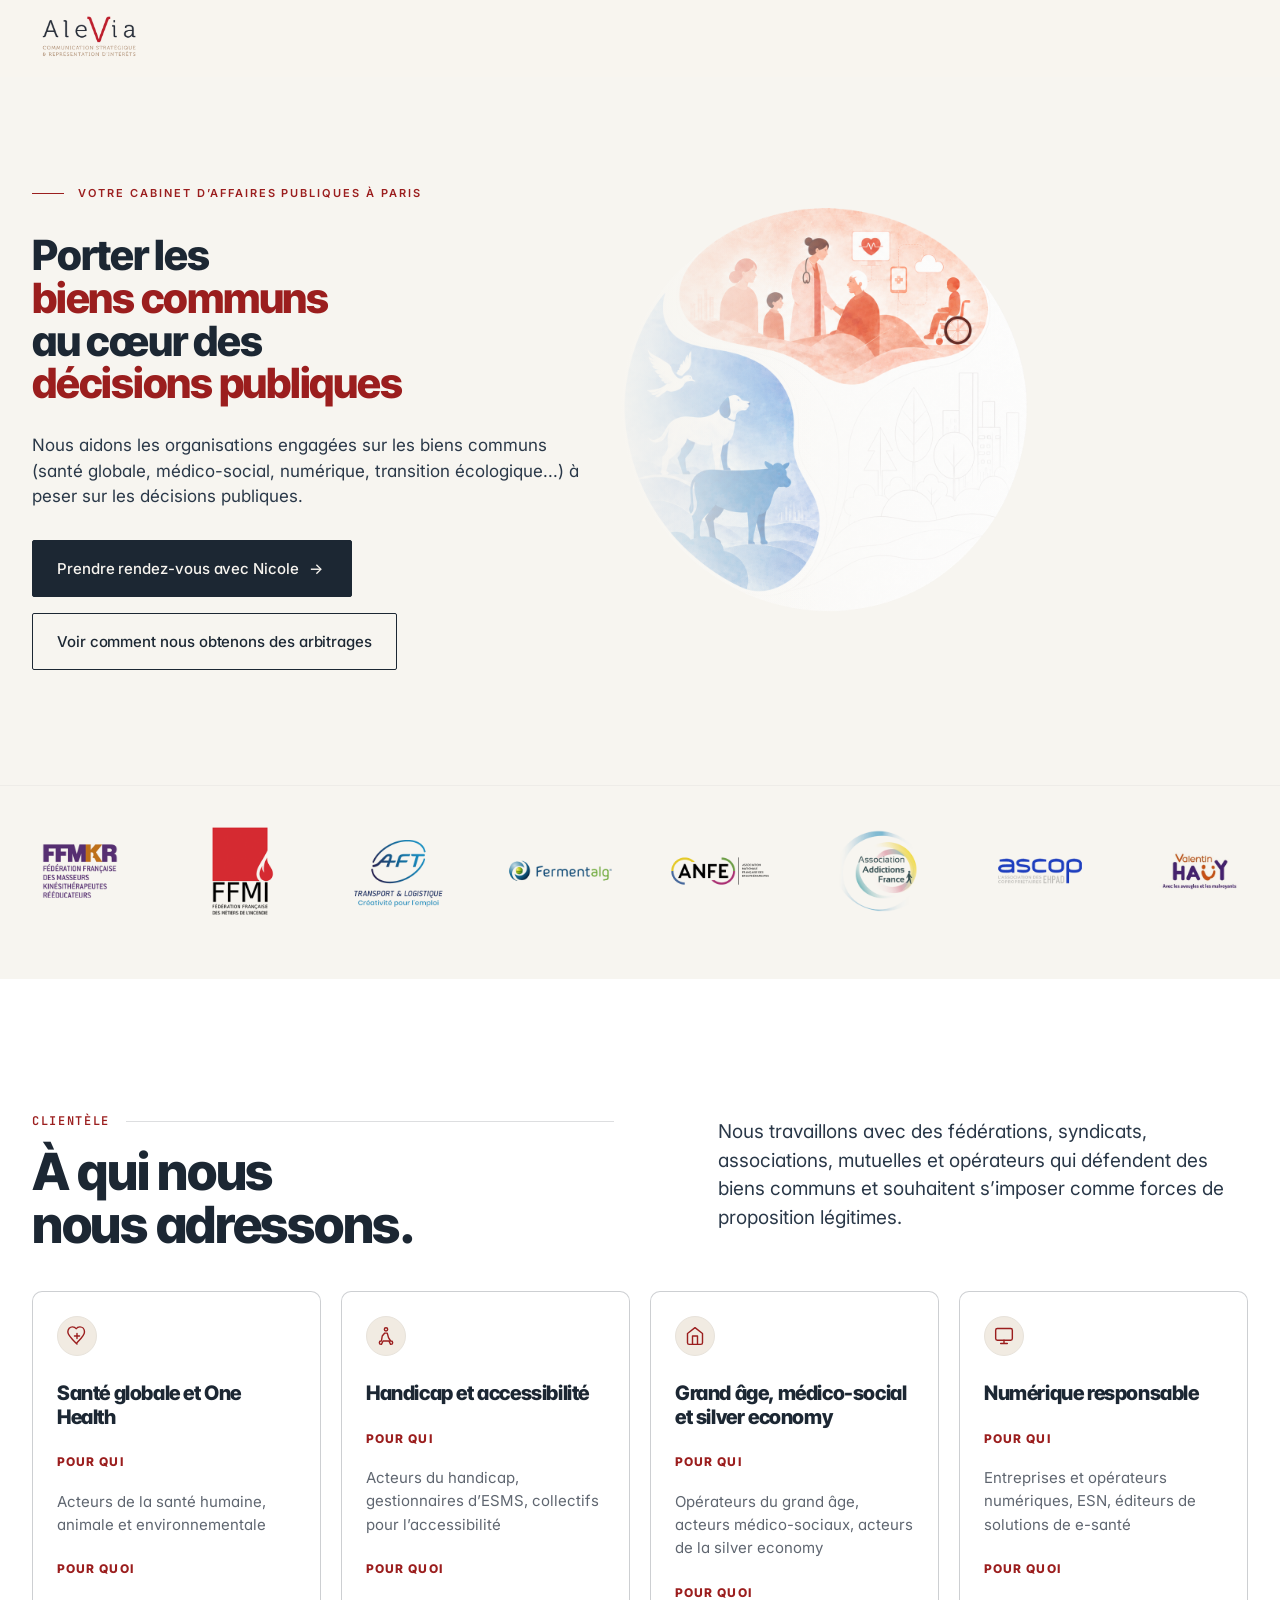
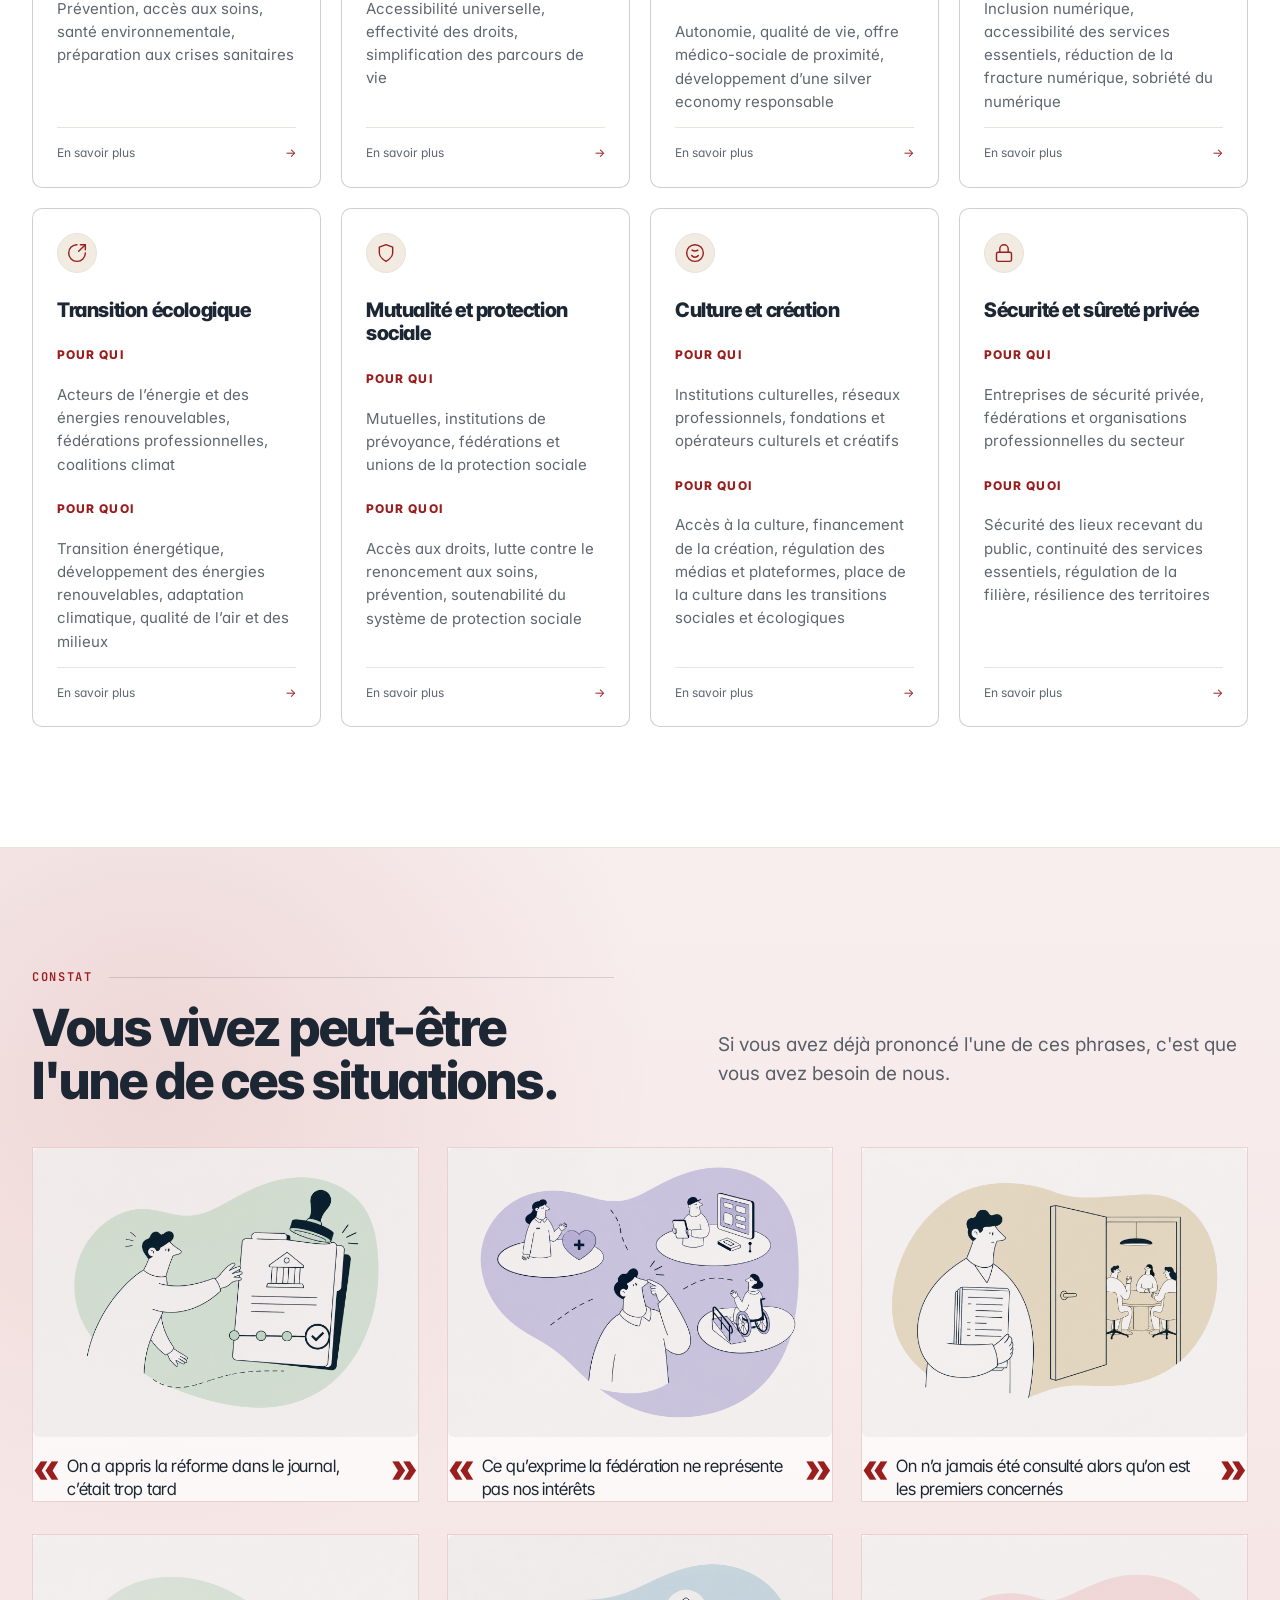
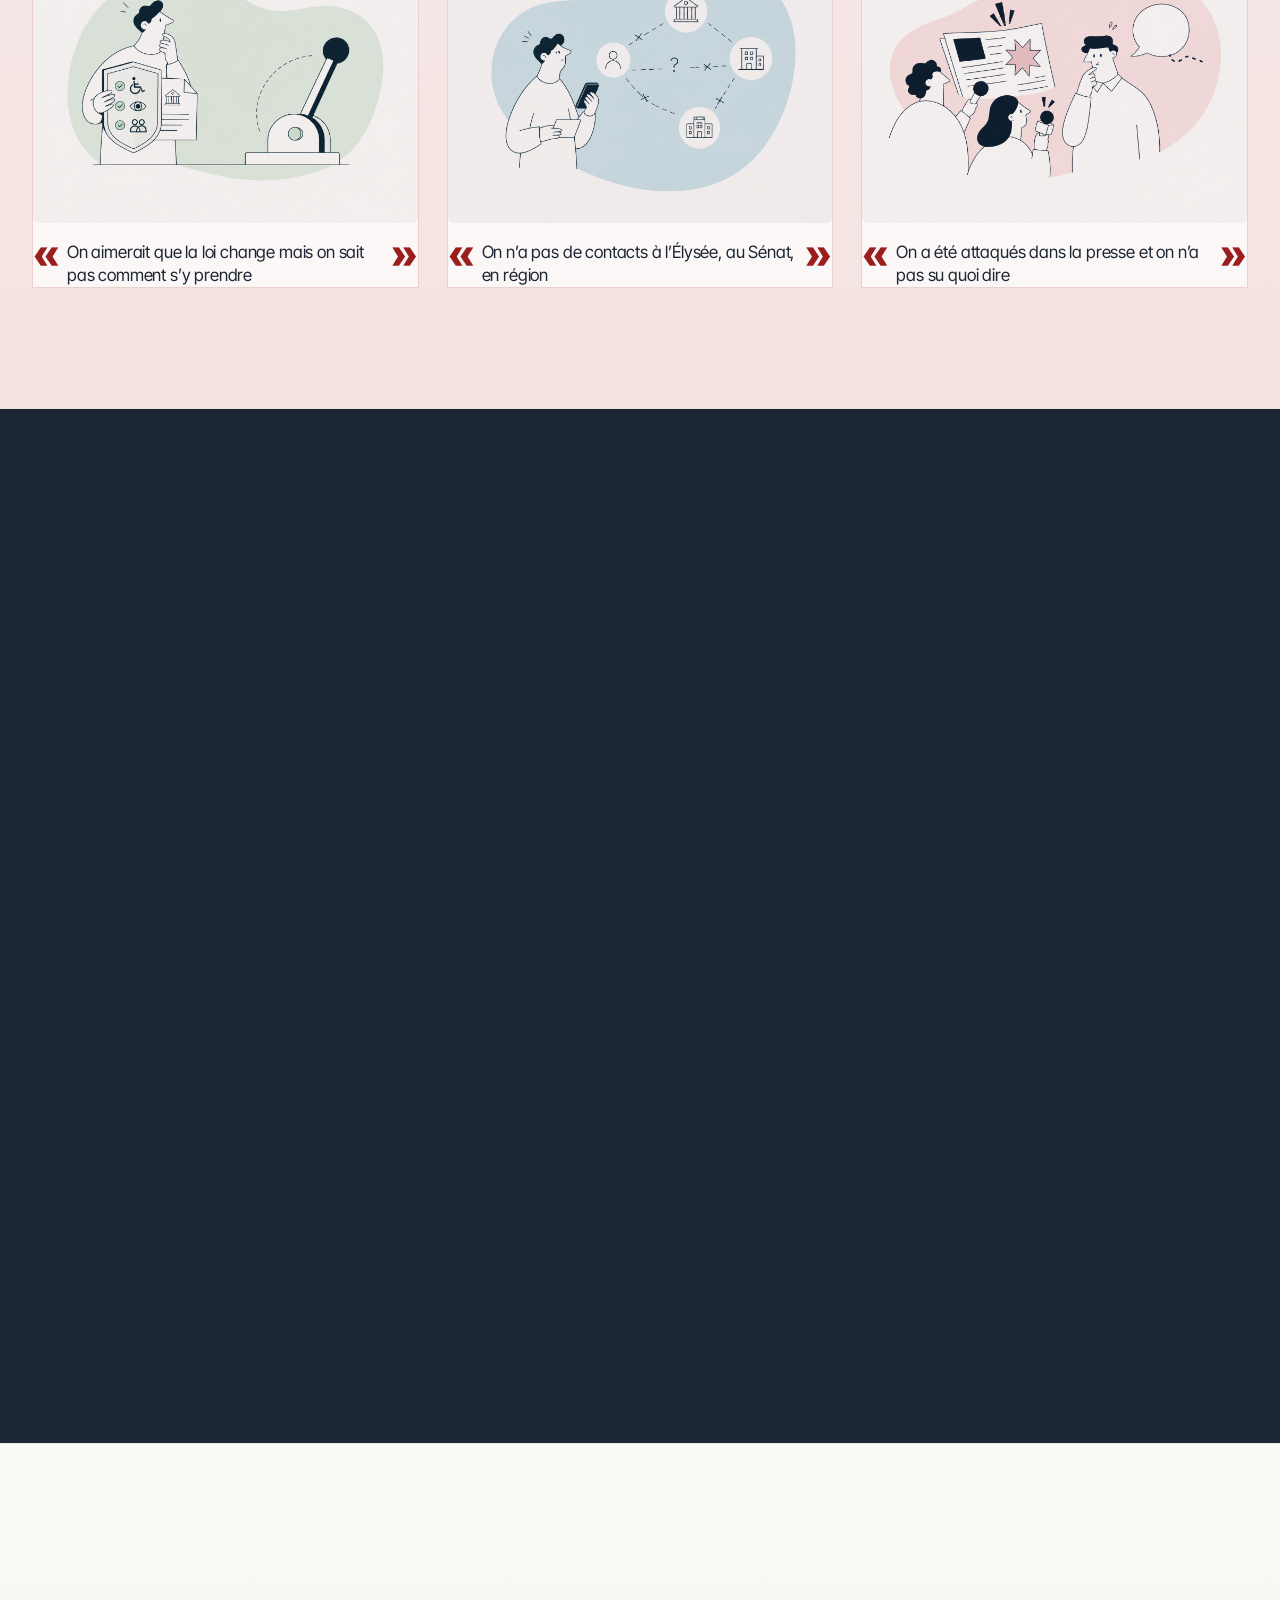
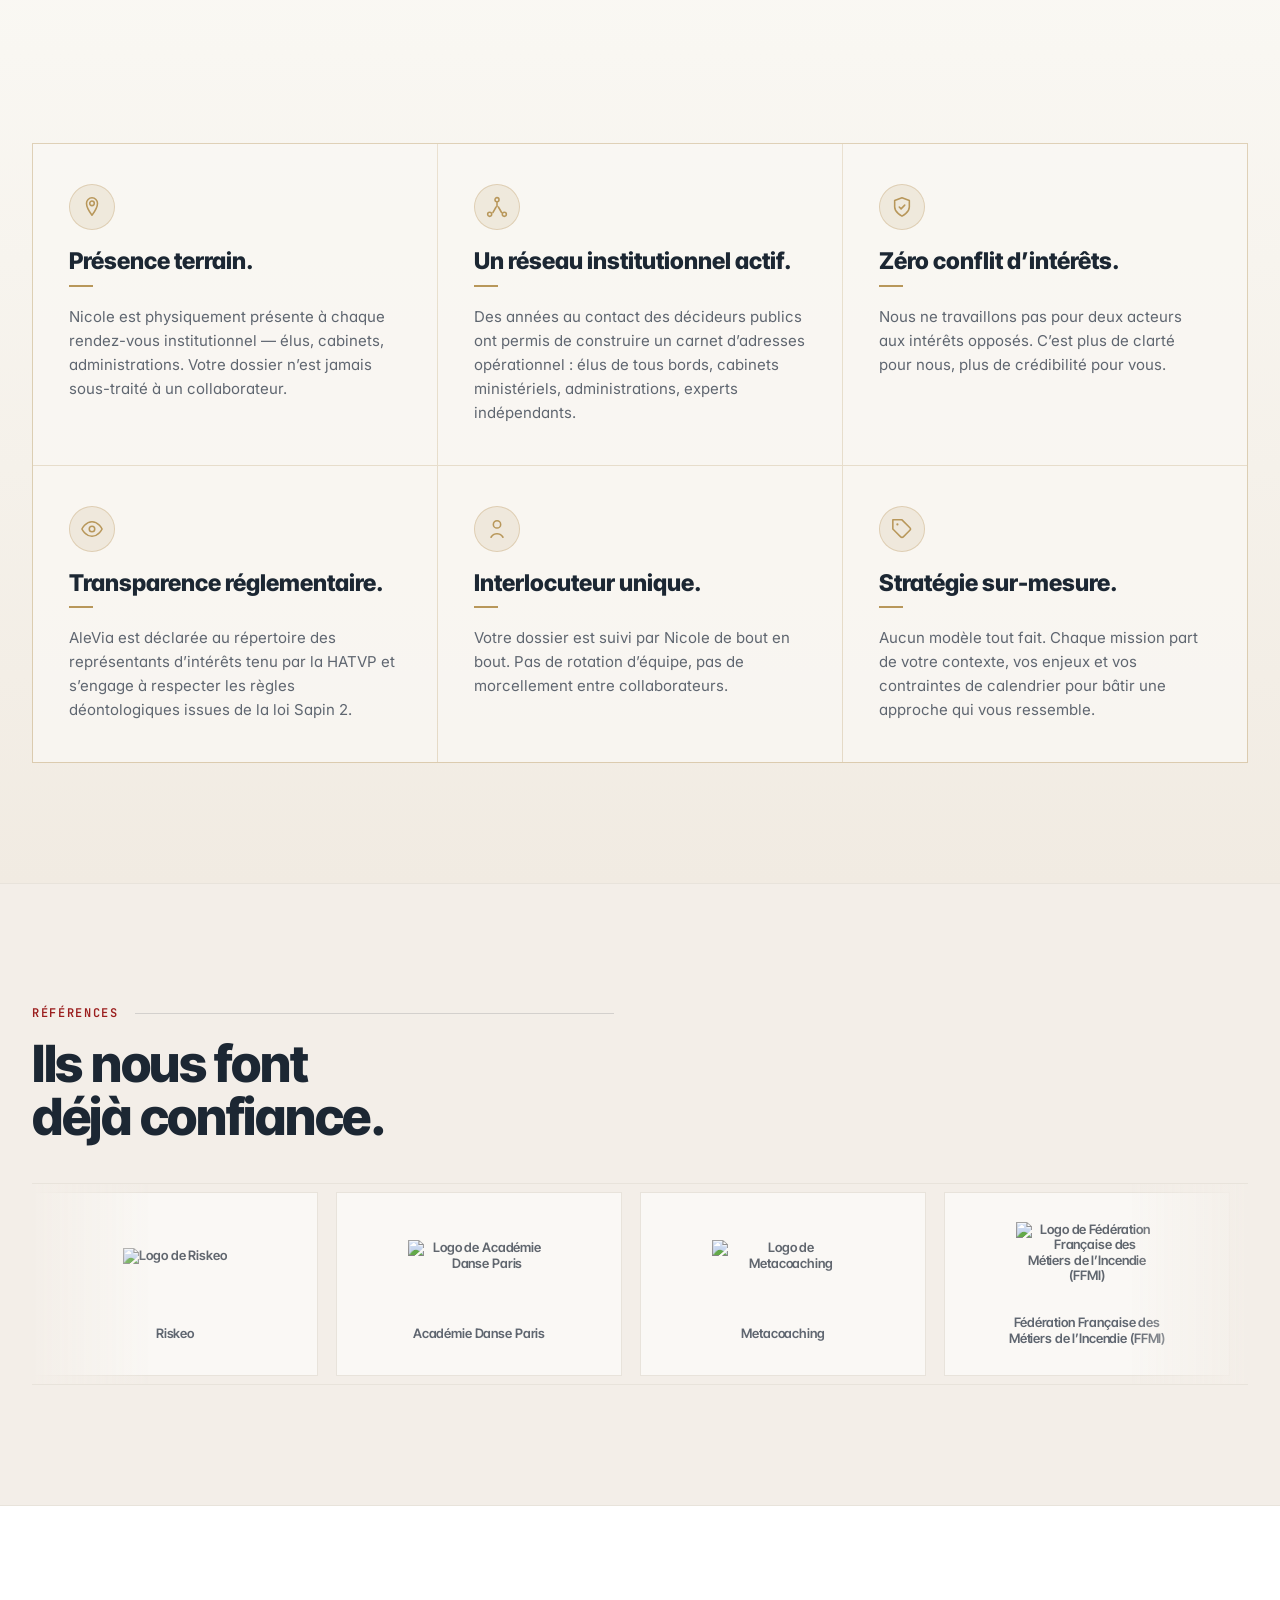
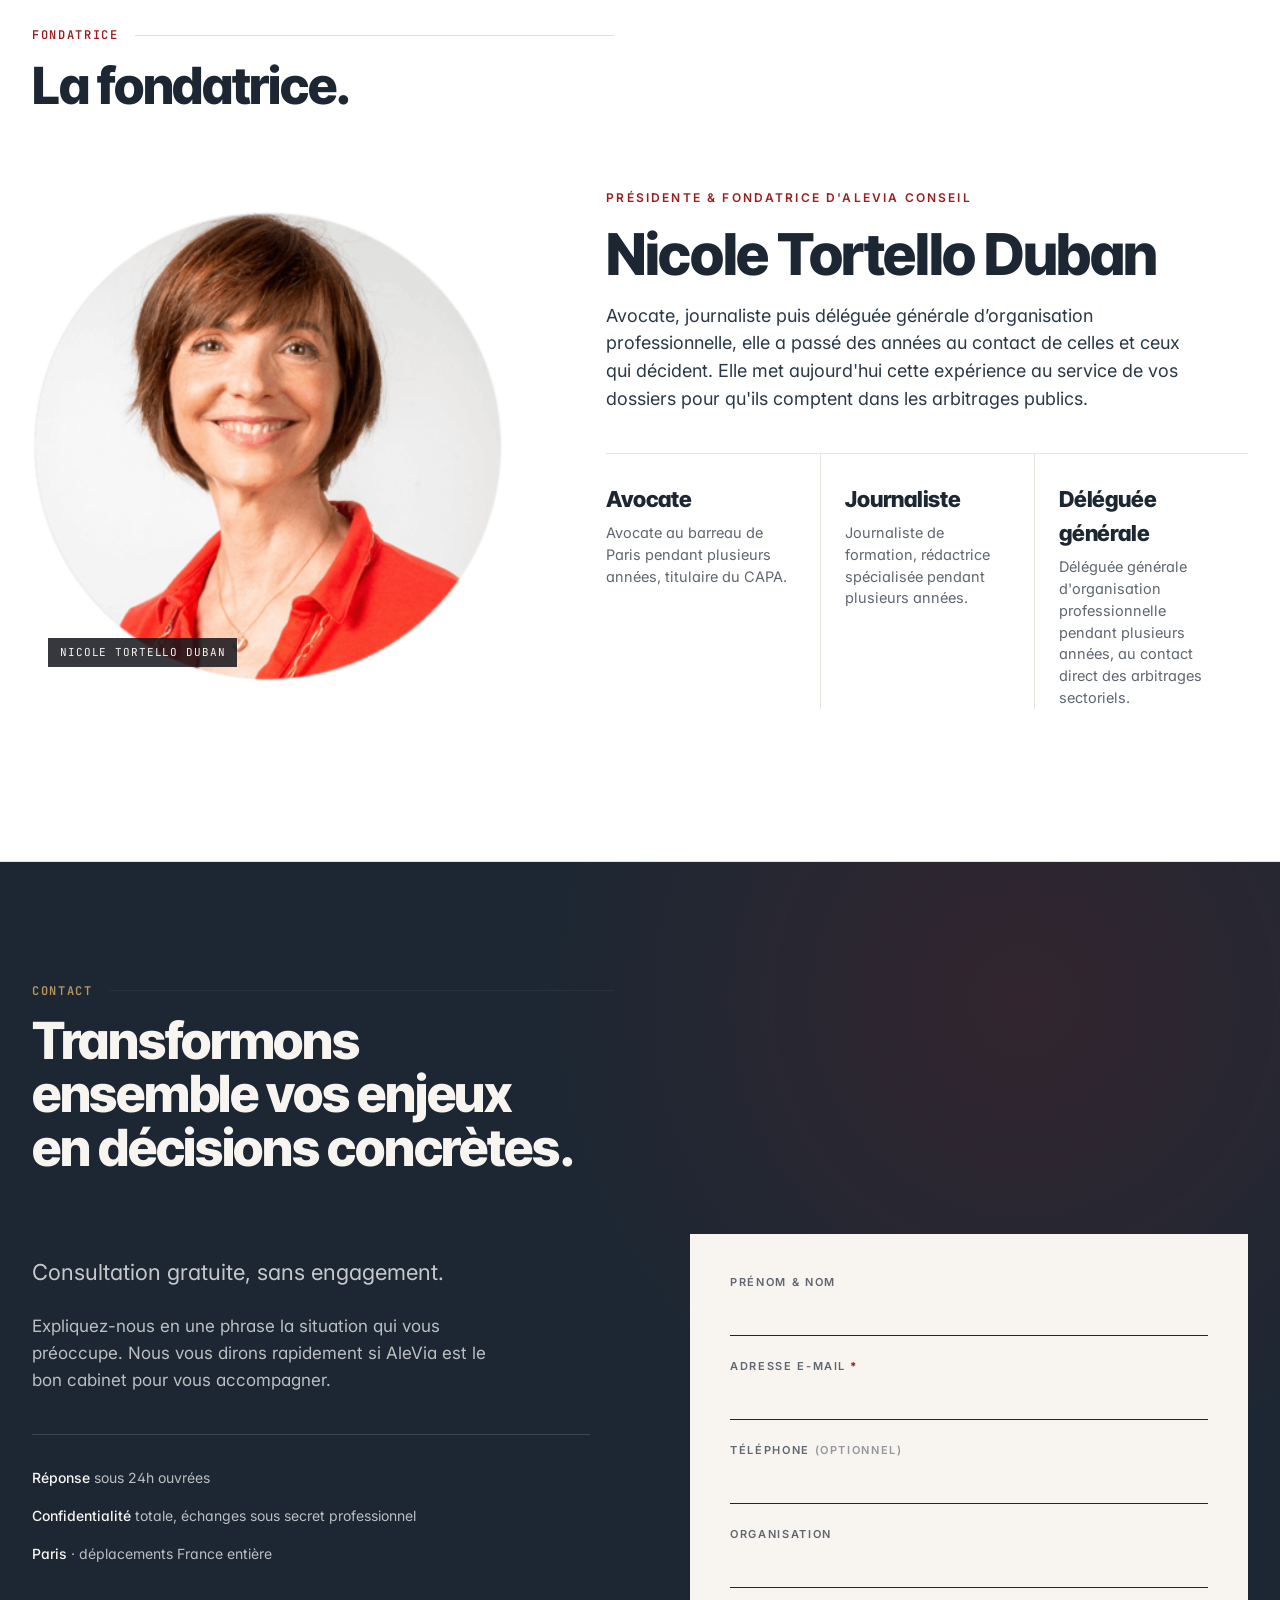
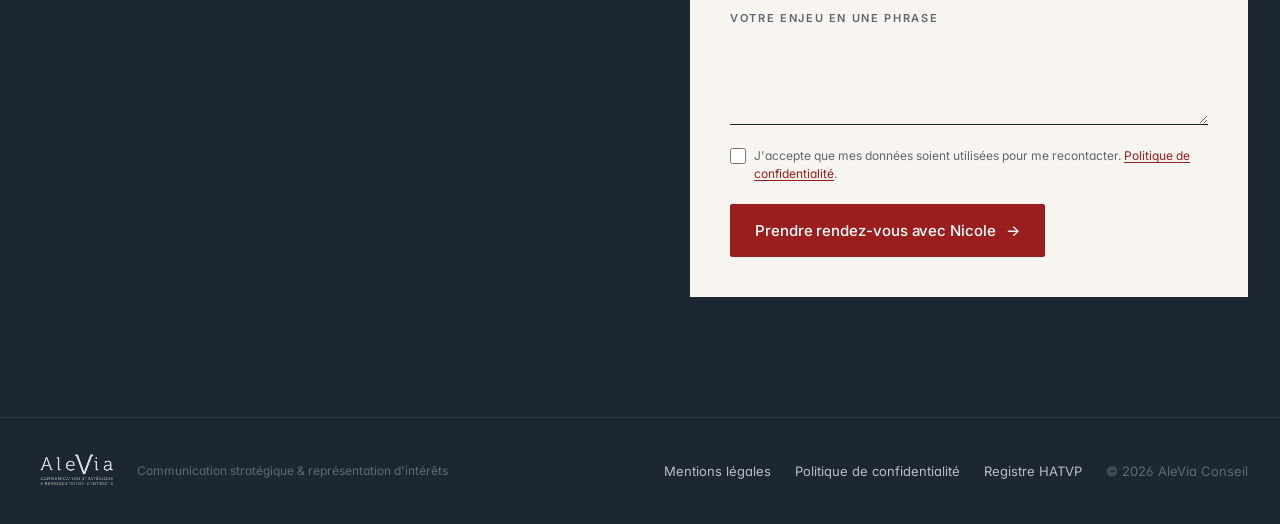
==== commit 6d2bf703: "Revamp section Pourquoi AleVia : terrain, reseau, transparence Nouveau titre, 6 items reordonnes ave" ====
--- a/hifi/AleVia Hi-Fi.html
+++ b/hifi/AleVia Hi-Fi.html
@@ -95,6 +95,44 @@
 @media (max-width: 900px) {
   #leviers .levers { grid-template-columns: 1fr !important; gap: 20px; }
 }
+
+/* ── #pourquoi : 3 colonnes + icônes dorées ── */
+#pourquoi .commitments-grid {
+  grid-template-columns: repeat(3, 1fr) !important;
+}
+#pourquoi .commitment-item {
+  gap: 18px !important;
+}
+#pourquoi .commitment-icon {
+  width: 46px;
+  height: 46px;
+  display: grid;
+  place-items: center;
+  border-radius: 50%;
+  background: rgba(184,151,90,0.14);
+  border: 1px solid rgba(184,151,90,0.32);
+  color: #b8975a;
+  flex-shrink: 0;
+}
+#pourquoi .commitment-icon svg {
+  width: 22px;
+  height: 22px;
+  stroke: currentColor;
+  fill: none;
+  stroke-width: 1.7;
+  stroke-linecap: round;
+  stroke-linejoin: round;
+}
+@media (max-width: 960px) {
+  #pourquoi .commitments-grid {
+    grid-template-columns: repeat(2, 1fr) !important;
+  }
+}
+@media (max-width: 560px) {
+  #pourquoi .commitments-grid {
+    grid-template-columns: 1fr !important;
+  }
+}
 </style>
 </head>
 <body>
@@ -103,7 +141,7 @@
 <section class="section audience" id="secteurs"><div class="container"><div class="section-head reveal"><div class="meta"><div class="meta-row"><span class="section-num">Client&egrave;le</span><span class="rule"></span></div><h2 class="h-section">&Agrave; qui nous nous adressons.</h2></div><p class="lead desktop-copy">Nous travaillons avec des f&eacute;d&eacute;rations, syndicats, associations, mutuelles et op&eacute;rateurs qui d&eacute;fendent des biens communs et souhaitent s&rsquo;imposer comme forces de proposition l&eacute;gitimes.</p><p class="lead mobile-copy">Nous accompagnons f&eacute;d&eacute;rations, associations, mutuelles et op&eacute;rateurs qui d&eacute;fendent les biens communs et veulent devenir des interlocuteurs publics cr&eacute;dibles.</p></div><div class="sectors-grid" id="sectorsGrid"></div></div></section>
 <section class="section cream" id="douleurs"><div class="container"><div class="section-head reveal"><div class="meta"><div class="meta-row"><span class="section-num">Constat</span><span class="rule"></span></div><h2 class="h-section">Vous vivez peut-&ecirc;tre l'une de ces situations.</h2></div><p class="lead desktop-copy">Si vous avez d&eacute;j&agrave; prononc&eacute; l'une de ces phrases, c'est que vous avez besoin de nous.</p></div><div class="pains-grid reveal" id="painsGrid"></div></div></section>
 <section class="section" id="leviers"><div class="container"><div class="section-head reveal"><div class="meta"><div class="meta-row"><span class="section-num">M&eacute;thode</span><span class="rule"></span></div><h2 class="h-section">Ce que nous faisons concr&egrave;tement.</h2></div><p class="lead desktop-copy">Peser sur les d&eacute;cisions publiques exige une approche globale : remporter la bataille culturelle sur le long terme, scruter l&rsquo;actualit&eacute; en continu et saisir, ou provoquer, les bons moments pour plaider votre cause.</p></div><div class="levers reveal" id="leversGrid"></div></div></section>
-<section class="section commitments" id="pourquoi"><div class="container"><div class="section-head reveal"><div class="meta"><div class="meta-row"><span class="section-num">Proposition de valeur et engagements</span><span class="rule"></span></div><h2 class="h-section">Pourquoi choisir <br>AleVia<br>?</h2></div><p class="lead">AleVia se distingue &agrave; la fois par son expertise sur les biens communs, ainsi que par ses engagements et ses valeurs.</p></div><div class="commitments-grid reveal" id="commitmentsGrid"></div></div></section>
+<section class="section commitments" id="pourquoi"><div class="container"><div class="section-head reveal"><div class="meta"><div class="meta-row"><span class="section-num">Ce qui nous distingue</span><span class="rule"></span></div><h2 class="h-section">Un cabinet de terrain,<br>fort de son&nbsp;r&eacute;seau.</h2></div><p class="lead">Pr&eacute;sence physique lors de chaque rendez-vous, r&eacute;seau institutionnel construit sur le long terme et &eacute;thique sans compromis.</p></div><div class="commitments-grid reveal" id="commitmentsGrid"></div></div></section>
 <section class="section references" id="confiance">
   <div class="container">
     <div class="section-head reveal">
@@ -432,8 +470,21 @@
 const leverImages=['../uploads/veille.webp','../uploads/plaidoyer.webp','../uploads/RP.webp'];
 const leverAlts=['Veille et intelligence sociétale — AleVia','Plaidoyer et stratégie d’influence — Nicole Tortello Duban','Relations publiques et prise de parole — AleVia'];
 document.getElementById('leversGrid').innerHTML=levers.map((l,i)=>`<article class="lever"><div class="lever-image-wrap"><img src="${leverImages[i]}" alt="${leverAlts[i]}" loading="lazy"></div><div class="lever-body"><h3 class="h-card">${l[0]}</h3><p class="body"><span class="desktop-copy">${l[1]}</span><span class="mobile-copy">${l[2]}</span></p><div class="lever-tags">${l[3].map(t=>`<span class="lever-tag">${t}</span>`).join('')}</div></div></article>`).join('');
-const commitments=[["Une expertise des biens communs.","Nos collaborateurs mettent \u00e0 profit leurs expertises dans les domaines du droit, des politiques publiques ou encore de la communication pour faire la diff\u00e9rence dans le domaine des biens communs.","Nous mettons nos comp\u00e9tences en droit, politiques publiques et communication au service de dossiers qui touchent aux biens communs."],["L'int\u00e9r\u00eat g\u00e9n\u00e9ral comme boussole.","Nous choisissons nos missions dans des domaines qui servent l\u2019int\u00e9r\u00eat g\u00e9n\u00e9ral.","Nous choisissons nos missions avec l\u2019int\u00e9r\u00eat g\u00e9n\u00e9ral comme ligne de cr\u00eate."],["Z\u00e9ro conflit d'int\u00e9r\u00eats.","Nous ne travaillons pas pour deux acteurs aux int\u00e9r\u00eats oppos\u00e9s. C\u2019est plus de clart\u00e9 pour nous, plus de cr\u00e9dibilit\u00e9 pour vous.","Nous \u00e9vitons les dossiers incompatibles : pas de double jeu, pas de brouillage des int\u00e9r\u00eats."],["Transparence.","AleVia est d\u00e9clar\u00e9e au r\u00e9pertoire des repr\u00e9sentants d\u2019int\u00e9r\u00eats tenu par la Haute Autorit\u00e9 pour la transparence de la vie publique (HATVP), et s'engage \u00e0 respecter les r\u00e8gles d\u00e9ontologiques fix\u00e9s par la loi Sapin 2.","AleVia est d\u00e9clar\u00e9e au r\u00e9pertoire HATVP et respecte les obligations d\u00e9ontologiques issues de la loi Sapin 2."],["Interlocuteur unique.","Contrairement \u00e0 la plupart des cabinets, votre dossier sera g\u00e9r\u00e9 par un interlocuteur unique. Nicole sera toujours dans la pi\u00e8ce.","Votre dossier reste suivi par un interlocuteur unique : Nicole garde le fil et reste dans la pi\u00e8ce."],["Tout est sur-mesure.","Chaque mission est unique. Nous construisons ensemble une strat\u00e9gie sur-mesure pour vous accompagner.","Pas de recette toute faite : chaque mission appelle une strat\u00e9gie cousue main."]];
-document.getElementById('commitmentsGrid').innerHTML=commitments.map(c=>`<div class="commitment-item"><h3>${c[0]}</h3><p><span class="desktop-copy">${c[1]}</span><span class="mobile-copy">${c[2]}</span></p></div>`).join('');
+const ciTerrain='<svg viewBox="0 0 24 24"><path d="M12 2C8.69 2 6 4.69 6 8c0 5.25 6 13 6 13s6-7.75 6-13c0-3.31-2.69-6-6-6z"/><circle cx="12" cy="8" r="2.5"/></svg>';
+const ciReseau='<svg viewBox="0 0 24 24"><circle cx="12" cy="4" r="2.2"/><circle cx="4" cy="20" r="2.2"/><circle cx="20" cy="20" r="2.2"/><path d="M12 6.2v5M7.5 18.2 11 12M17 18l-3.5-6"/></svg>';
+const ciShield='<svg viewBox="0 0 24 24"><path d="M12 22s8-4 8-10V5l-8-3-8 3v7c0 6 8 10 8 10z"/><path d="m9 12 2 2 4-4"/></svg>';
+const ciEye='<svg viewBox="0 0 24 24"><path d="M1 12s4-8 11-8 11 8 11 8-4 8-11 8-11-8-11-8z"/><circle cx="12" cy="12" r="3"/></svg>';
+const ciPerson='<svg viewBox="0 0 24 24"><circle cx="12" cy="7" r="4"/><path d="M5.5 21a7.5 7.5 0 0 1 13 0"/></svg>';
+const ciPuzzle='<svg viewBox="0 0 24 24"><path d="M20.59 13.41l-7.17 7.17a2 2 0 0 1-2.83 0L2 12V2h10l8.59 8.59a2 2 0 0 1 0 2.82z"/><circle cx="7" cy="7" r="1.2" fill="currentColor" stroke="none"/></svg>';
+const commitments=[
+  ["Pr\u00e9sence terrain.",ciTerrain,"Nicole est physiquement pr\u00e9sente \u00e0 chaque rendez-vous institutionnel \u2014 \u00e9lus, cabinets, administrations. Votre dossier n\u2019est jamais sous-trait\u00e9 \u00e0 un collaborateur.","Nicole est dans la pi\u00e8ce \u00e0 chaque rendez-vous. Votre dossier n\u2019est jamais d\u00e9l\u00e9gu\u00e9."],
+  ["Un r\u00e9seau institutionnel actif.",ciReseau,"Des ann\u00e9es au contact des d\u00e9cideurs publics ont permis de construire un carnet d\u2019adresses op\u00e9rationnel : \u00e9lus de tous bords, cabinets minist\u00e9riels, administrations, experts ind\u00e9pendants.","Un carnet d\u2019adresses institutionnel construit sur le long terme."],
+  ["Z\u00e9ro conflit d\u2019int\u00e9r\u00eats.",ciShield,"Nous ne travaillons pas pour deux acteurs aux int\u00e9r\u00eats oppos\u00e9s. C\u2019est plus de clart\u00e9 pour nous, plus de cr\u00e9dibilit\u00e9 pour vous.","Jamais deux mandants aux int\u00e9r\u00eats oppos\u00e9s."],
+  ["Transparence r\u00e9glementaire.",ciEye,"AleVia est d\u00e9clar\u00e9e au r\u00e9pertoire des repr\u00e9sentants d\u2019int\u00e9r\u00eats tenu par la HATVP et s\u2019engage \u00e0 respecter les r\u00e8gles d\u00e9ontologiques issues de la loi Sapin\u00a02.","D\u00e9clar\u00e9e au registre HATVP, conforme loi Sapin\u00a02."],
+  ["Interlocuteur unique.",ciPerson,"Votre dossier est suivi par Nicole de bout en bout. Pas de rotation d\u2019\u00e9quipe, pas de morcellement entre collaborateurs.","Nicole reste votre interlocutrice de bout en bout."],
+  ["Strat\u00e9gie sur-mesure.",ciPuzzle,"Aucun mod\u00e8le tout fait. Chaque mission part de votre contexte, vos enjeux et vos contraintes de calendrier pour b\u00e2tir une approche qui vous ressemble.","Chaque mission est construite sur mesure."]
+];
+document.getElementById('commitmentsGrid').innerHTML=commitments.map(c=>`<div class="commitment-item"><div class="commitment-icon">${c[1]}</div><h3>${c[0]}</h3><p><span class="desktop-copy">${c[2]}</span><span class="mobile-copy">${c[3]}</span></p></div>`).join('');
 (function(){const stack=document.querySelector('.hero-bg-stack');if(!stack)return;const imgs=stack.querySelectorAll('.oh-img');const delay=2600;function show(n){imgs.forEach((el,k)=>el.classList.toggle('is-on',k===n))}show(0);if(window.matchMedia('(prefers-reduced-motion: reduce)').matches){show(imgs.length-1);return}let i=0;const tick=()=>{i+=1;if(i>=imgs.length)return;show(i);setTimeout(tick,delay)};setTimeout(tick,delay)})();
 const header=document.getElementById('siteHeader');window.addEventListener('scroll',()=>{if(window.scrollY>12)header.classList.add('scrolled');else header.classList.remove('scrolled')});
 const io=new IntersectionObserver(entries=>{entries.forEach(e=>{if(e.isIntersecting){e.target.classList.add('in');io.unobserve(e.target)}})},{threshold:.12});document.querySelectorAll('.reveal').forEach(el=>io.observe(el));
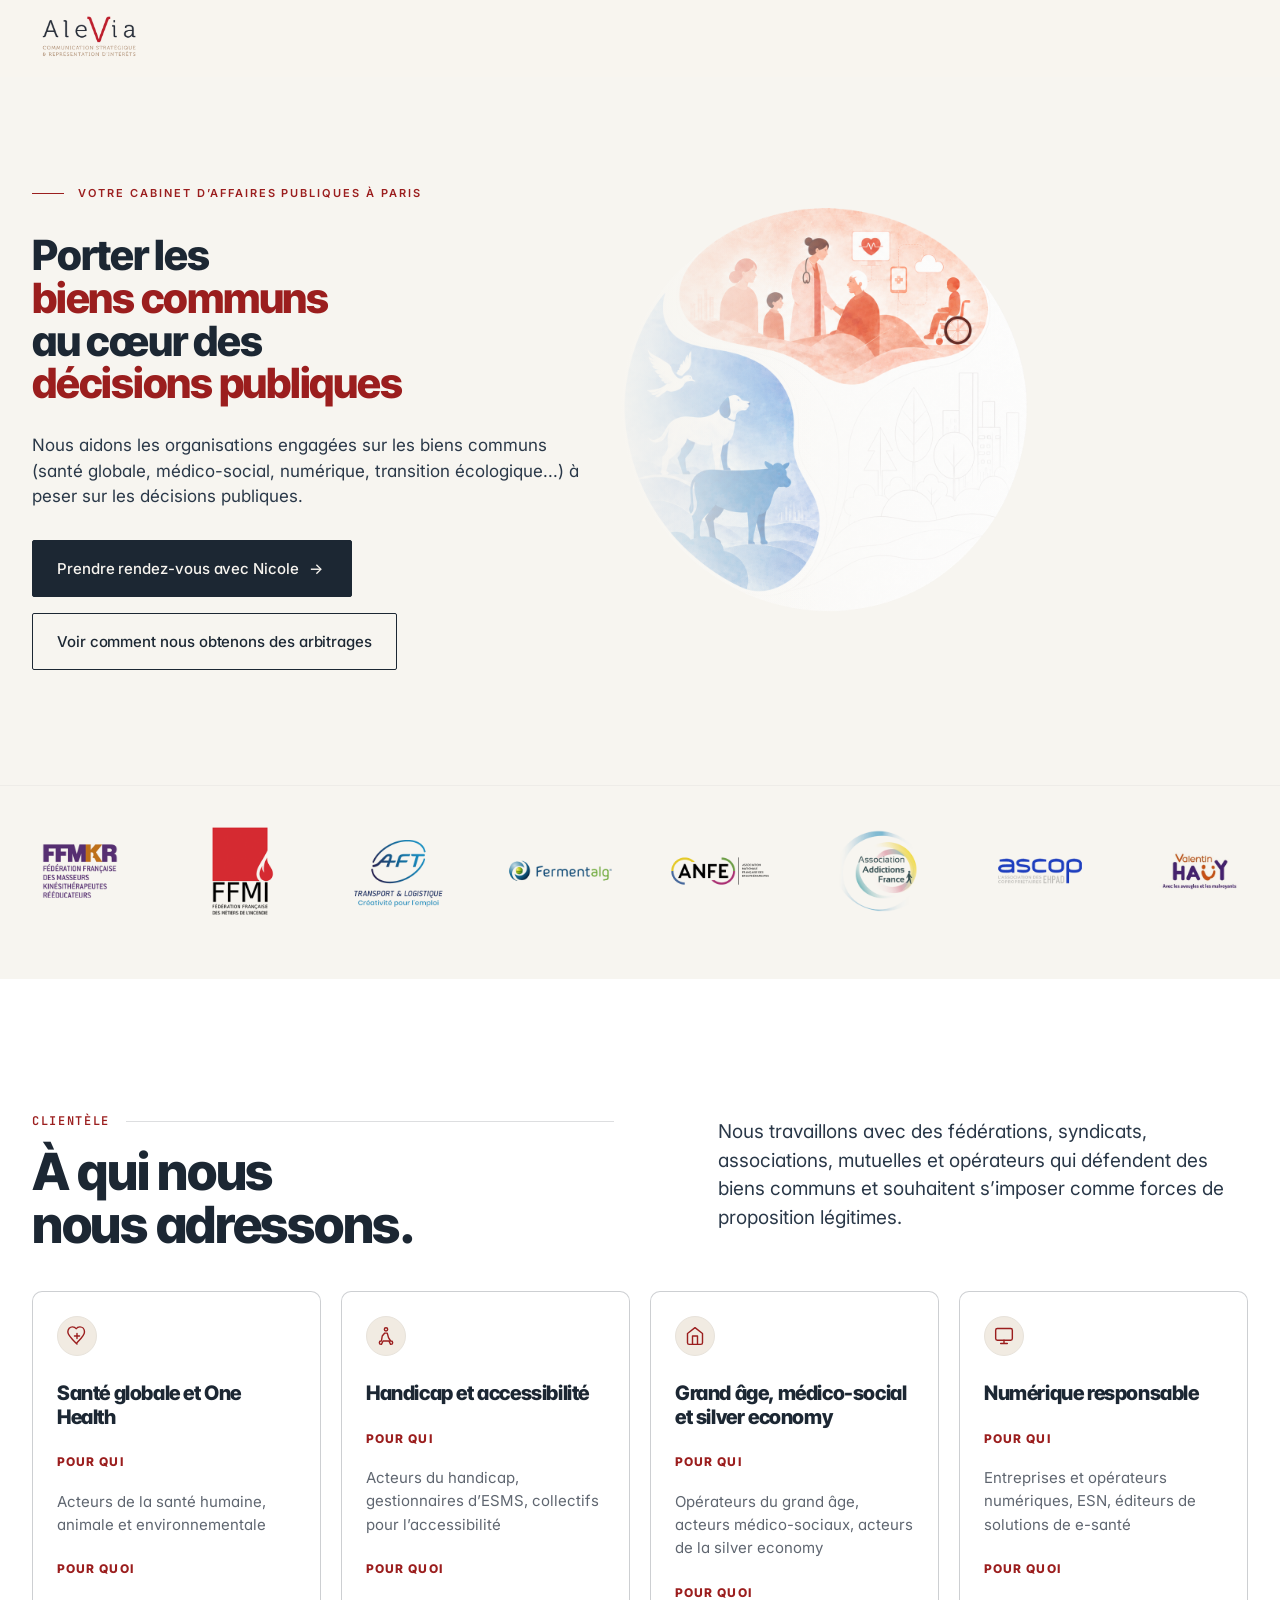
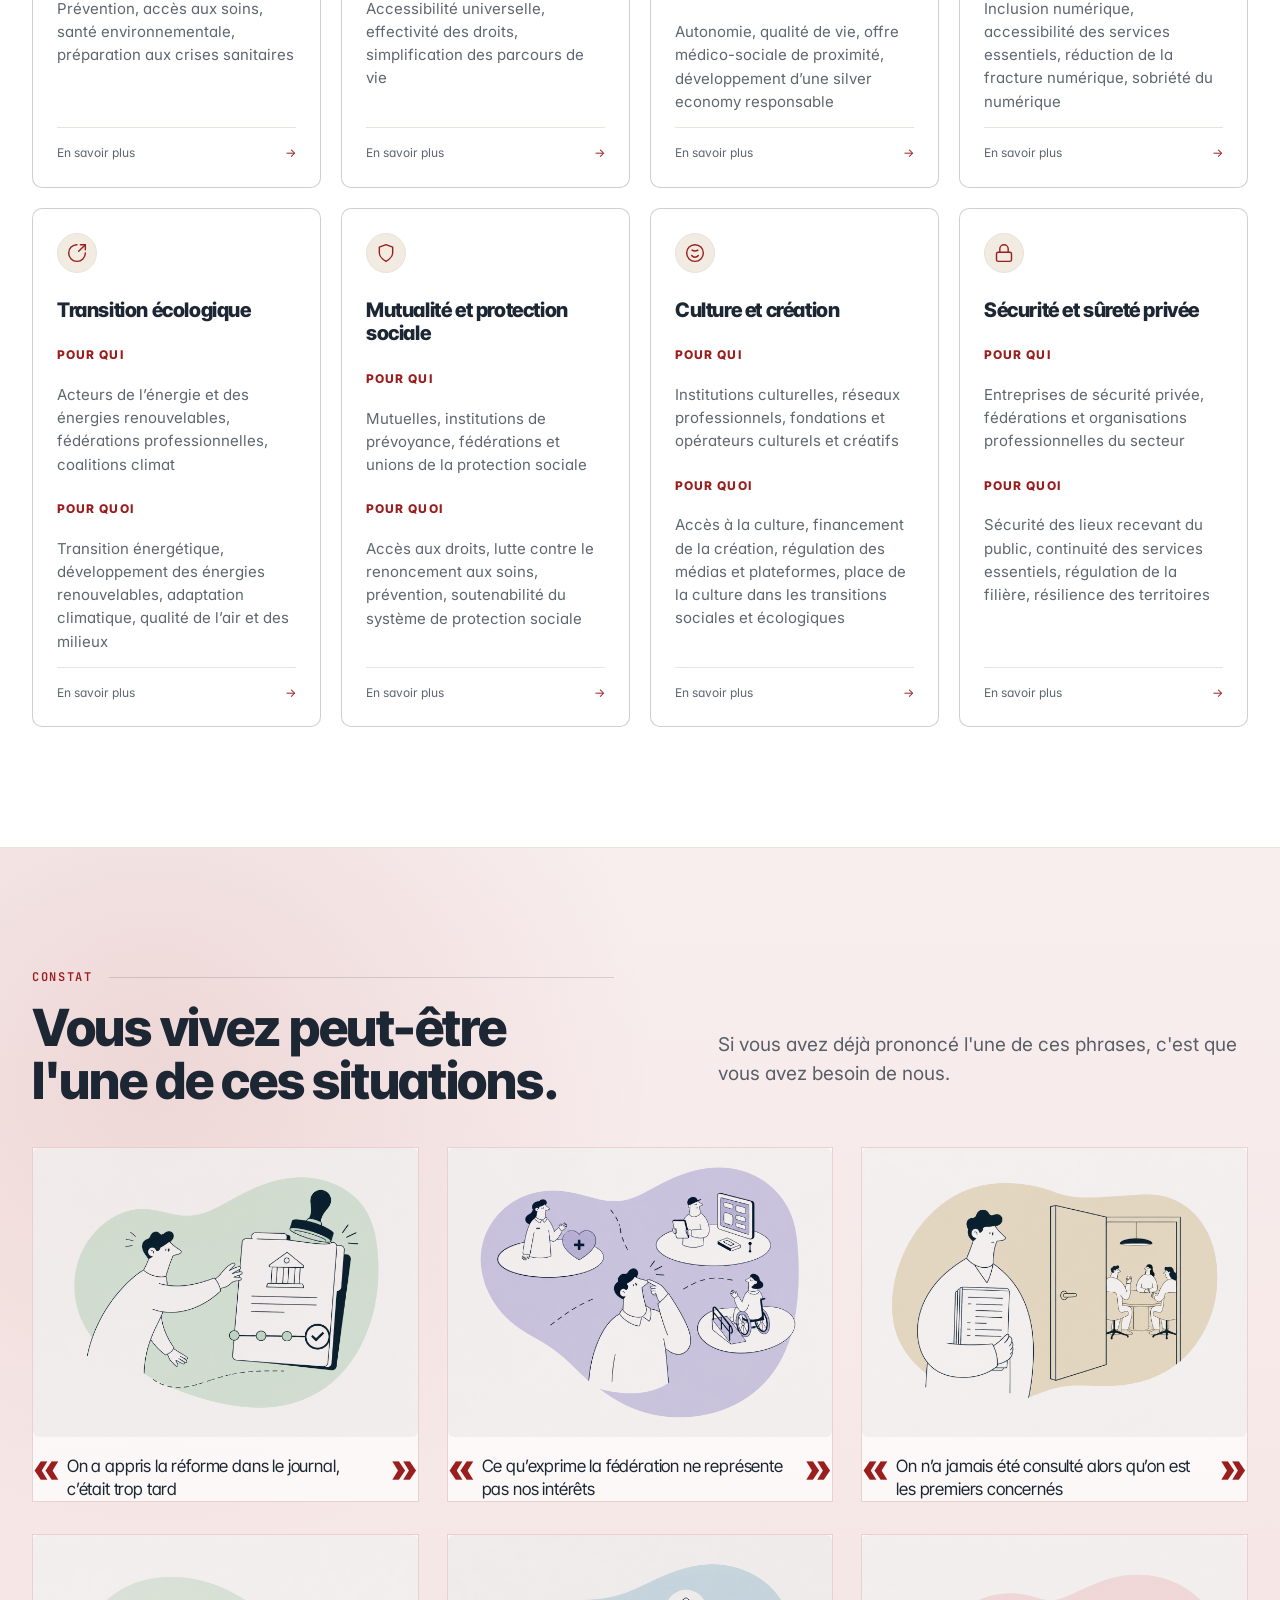
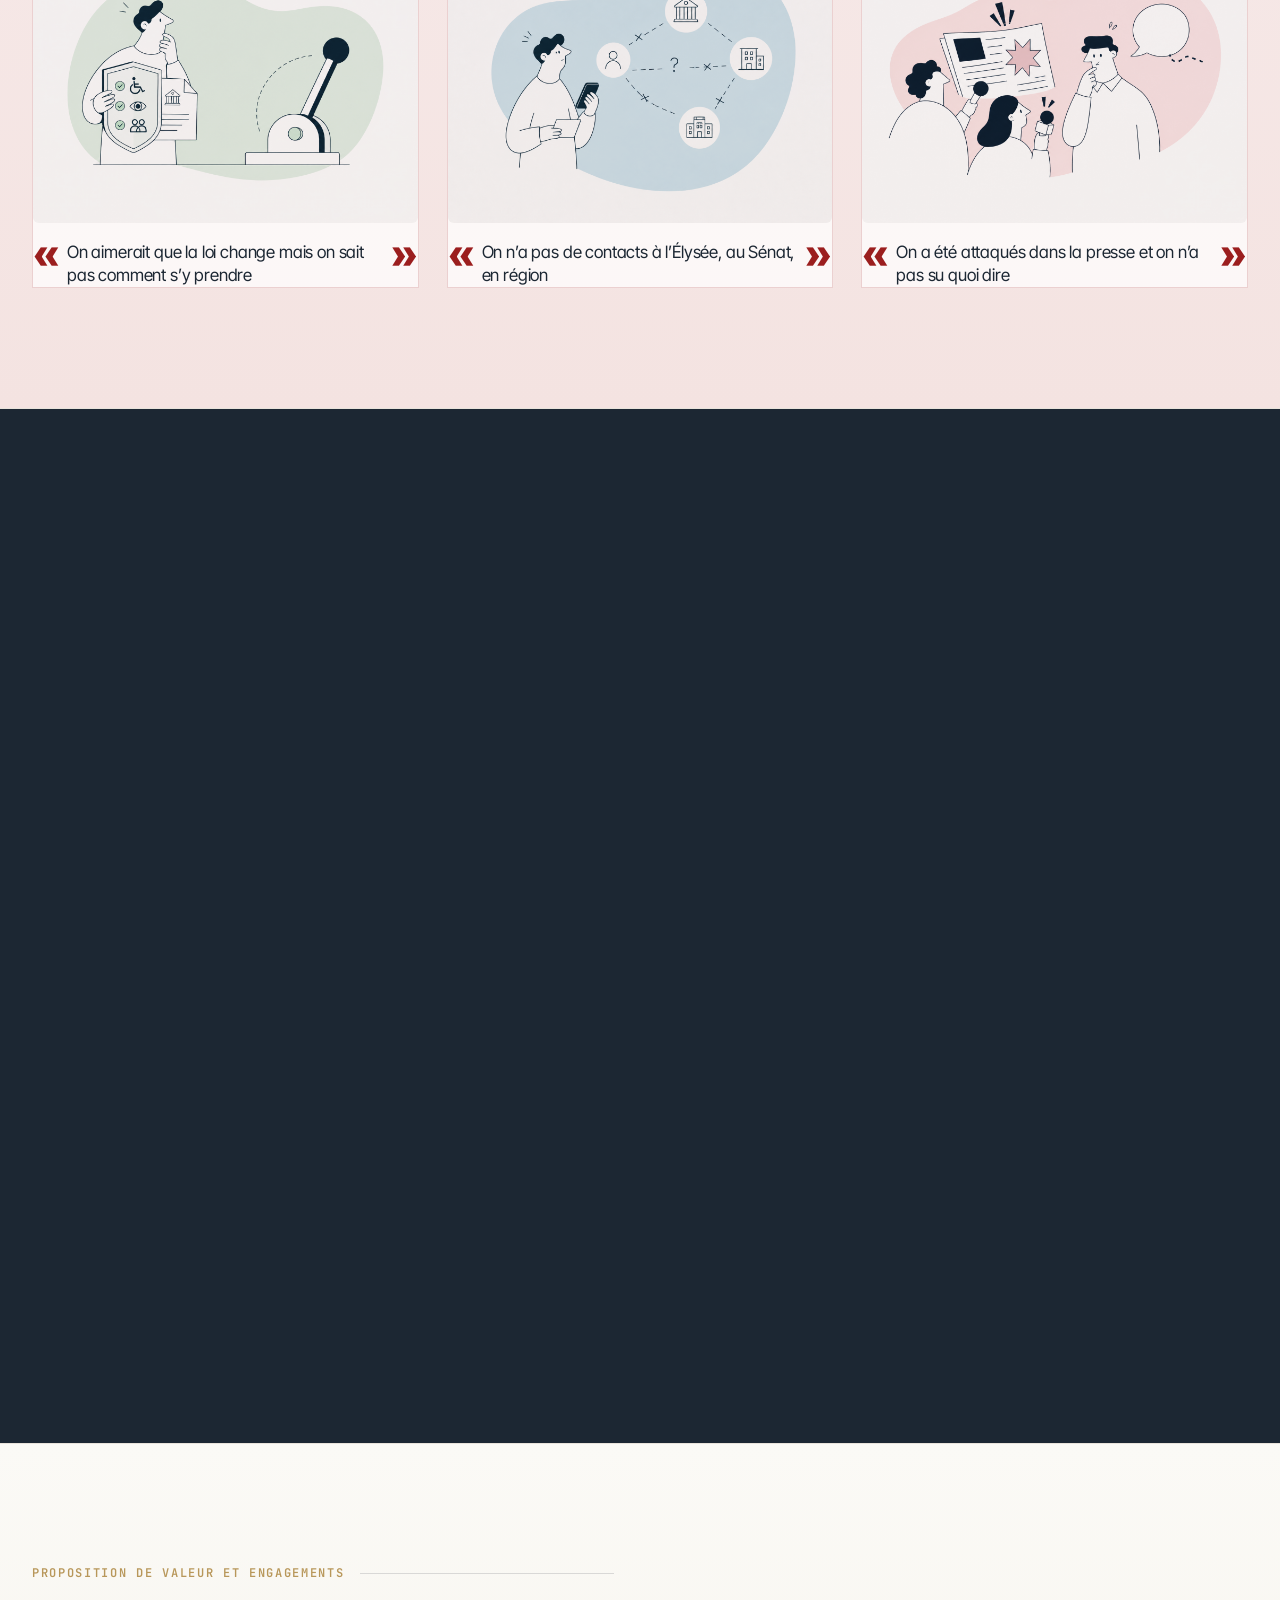
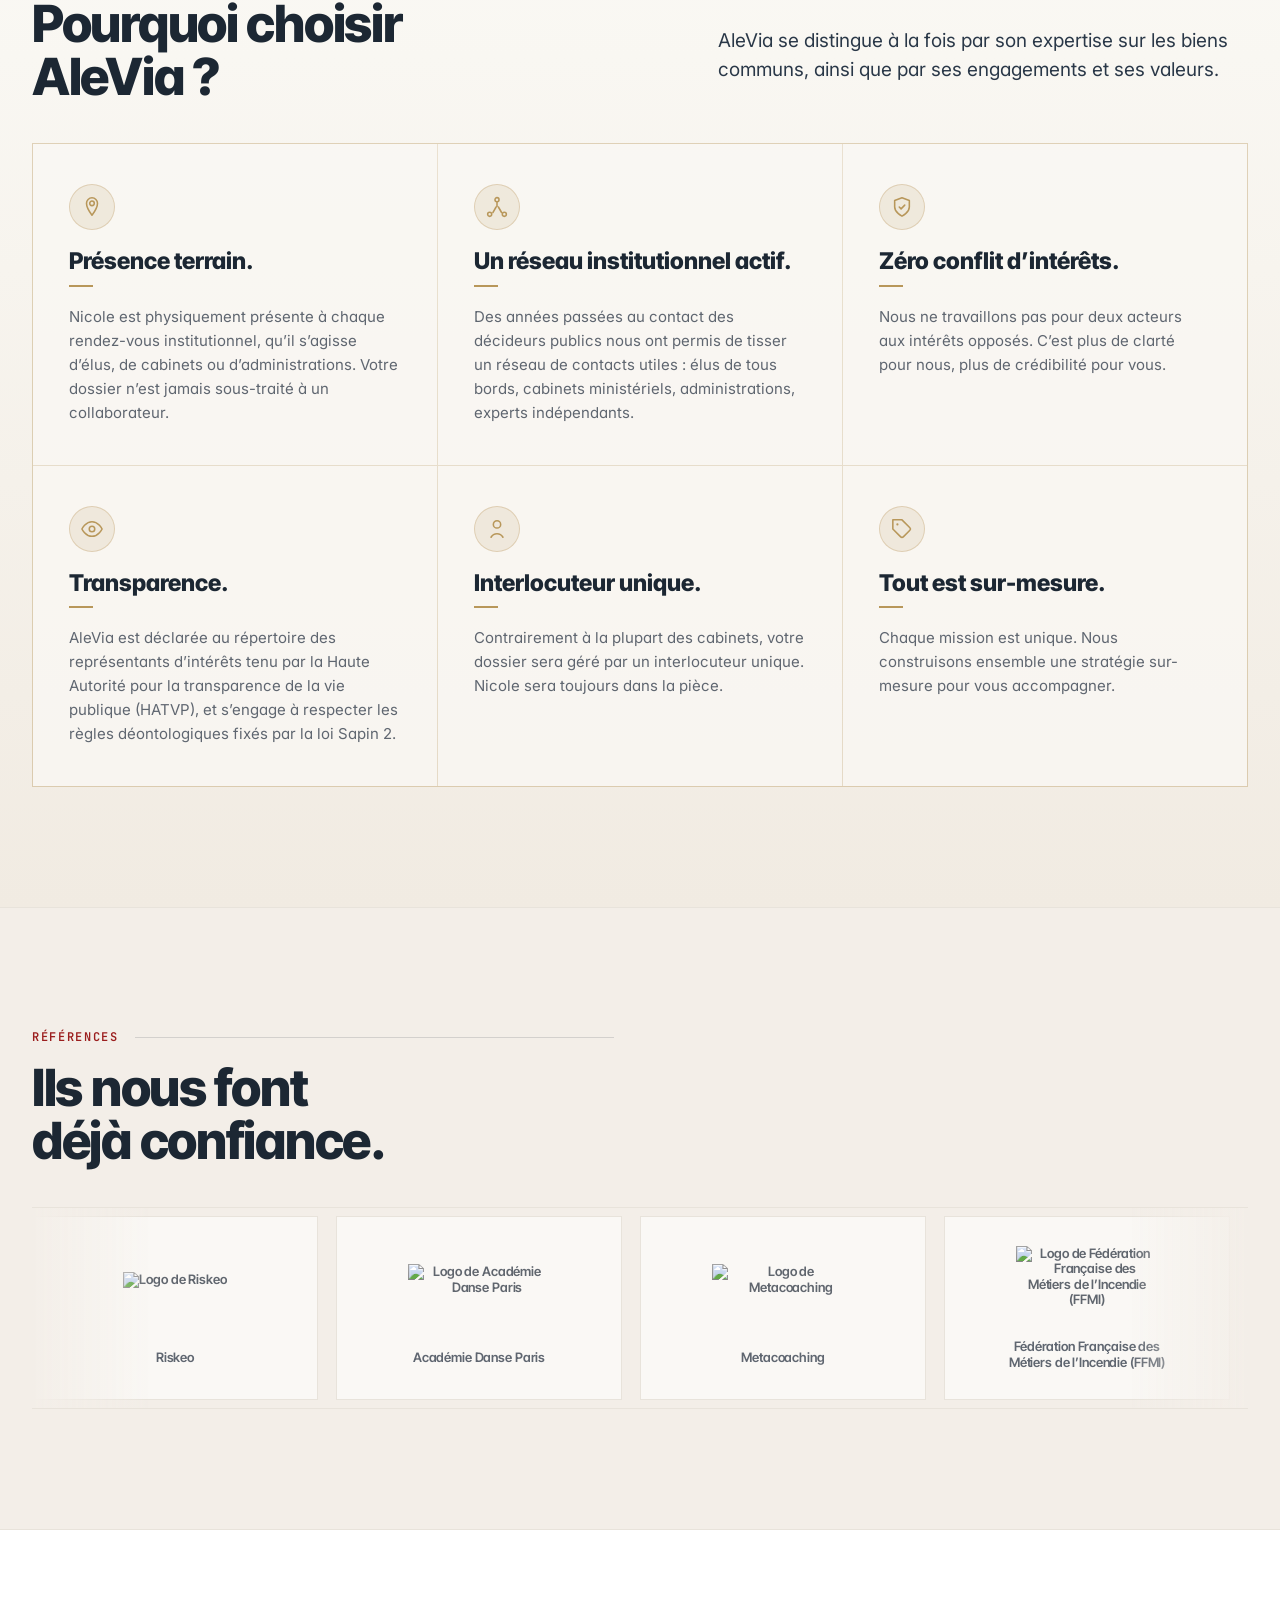
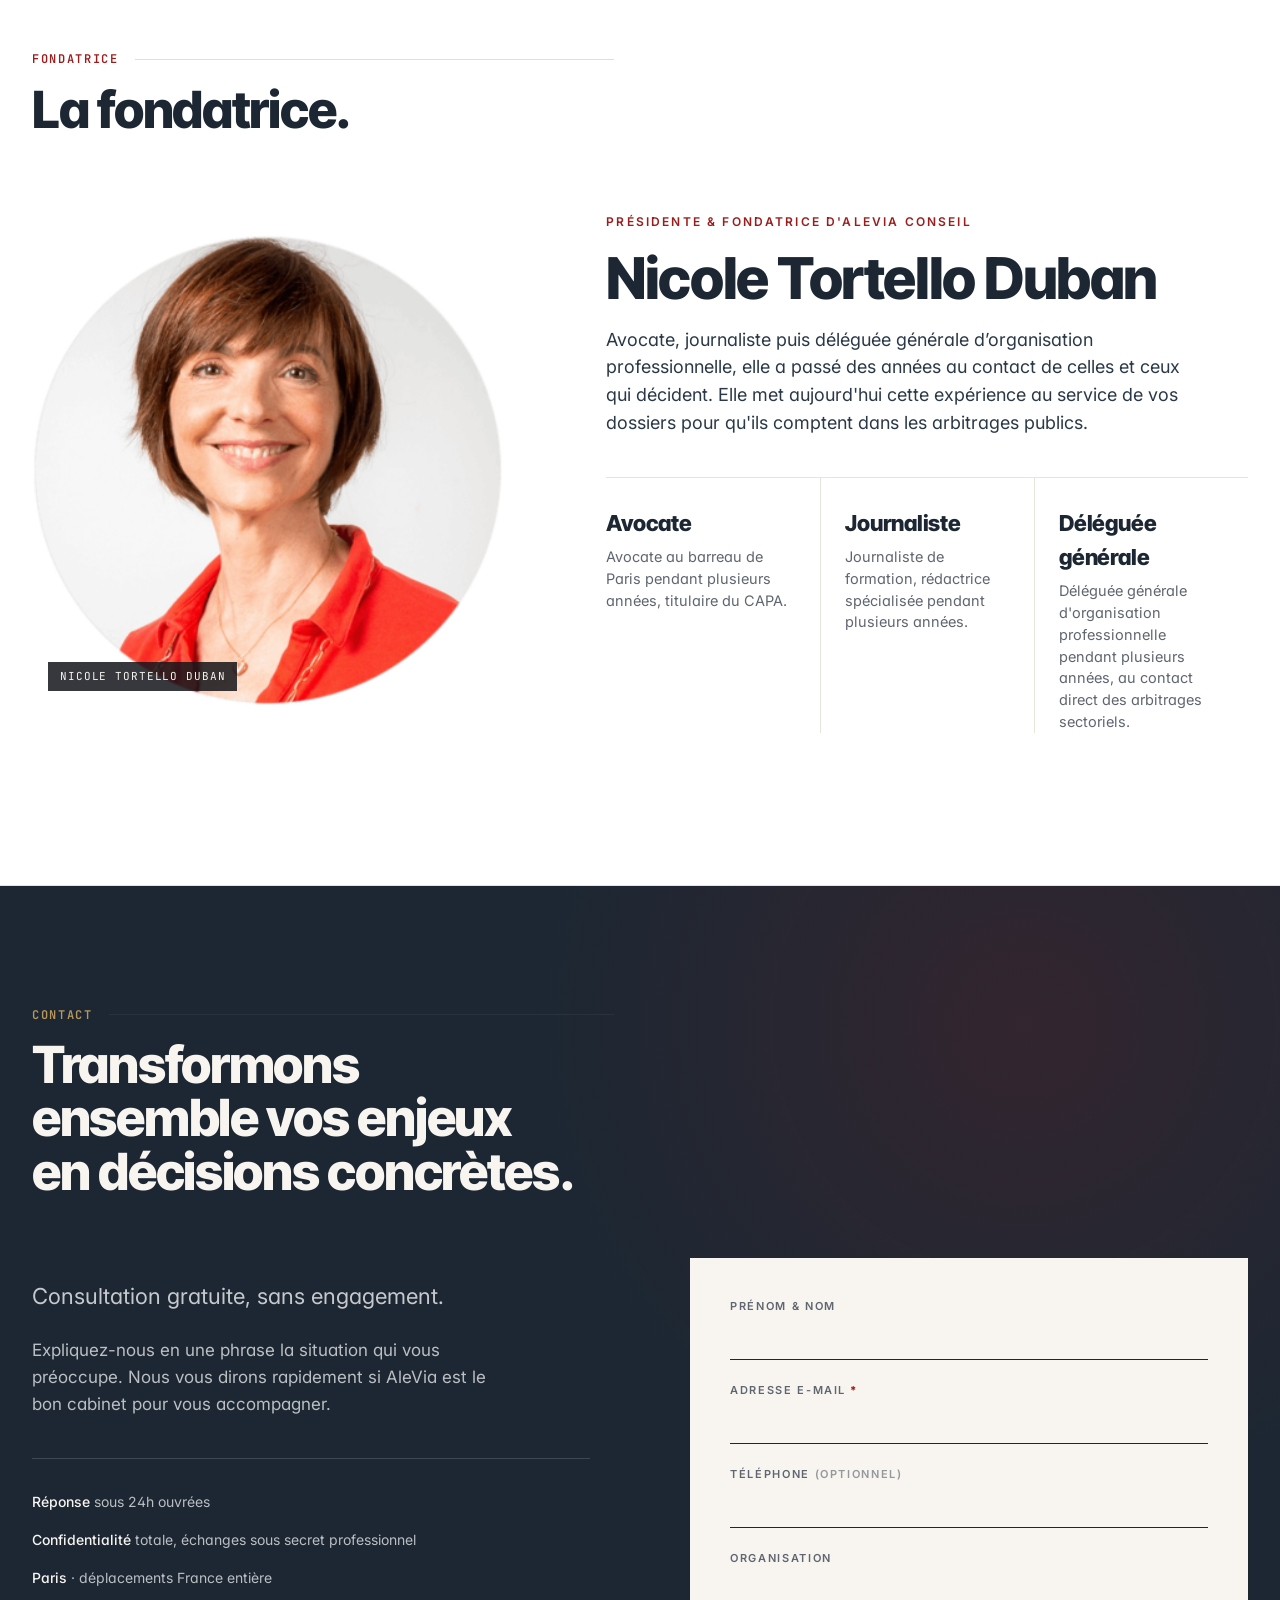
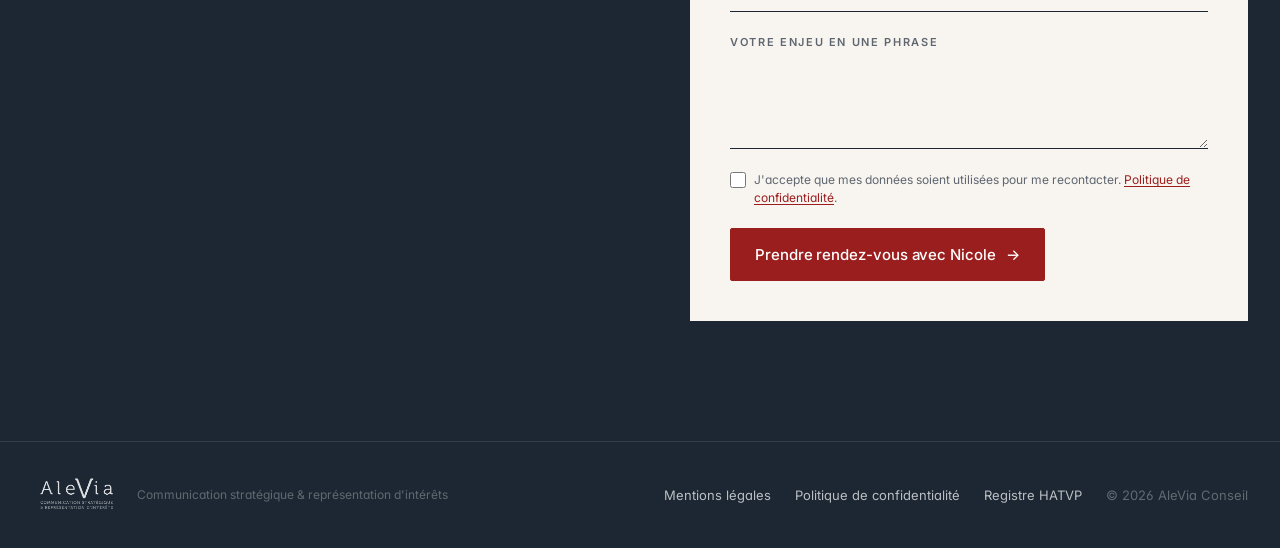
==== commit 45b50df5: "Pourquoi AleVia : revert label/h2/lead et items 3-6, humaniser items 1-2 Co-Authored-By: Claude Sonn" ====
--- a/hifi/AleVia Hi-Fi.html
+++ b/hifi/AleVia Hi-Fi.html
@@ -141,7 +141,7 @@
 <section class="section audience" id="secteurs"><div class="container"><div class="section-head reveal"><div class="meta"><div class="meta-row"><span class="section-num">Client&egrave;le</span><span class="rule"></span></div><h2 class="h-section">&Agrave; qui nous nous adressons.</h2></div><p class="lead desktop-copy">Nous travaillons avec des f&eacute;d&eacute;rations, syndicats, associations, mutuelles et op&eacute;rateurs qui d&eacute;fendent des biens communs et souhaitent s&rsquo;imposer comme forces de proposition l&eacute;gitimes.</p><p class="lead mobile-copy">Nous accompagnons f&eacute;d&eacute;rations, associations, mutuelles et op&eacute;rateurs qui d&eacute;fendent les biens communs et veulent devenir des interlocuteurs publics cr&eacute;dibles.</p></div><div class="sectors-grid" id="sectorsGrid"></div></div></section>
 <section class="section cream" id="douleurs"><div class="container"><div class="section-head reveal"><div class="meta"><div class="meta-row"><span class="section-num">Constat</span><span class="rule"></span></div><h2 class="h-section">Vous vivez peut-&ecirc;tre l'une de ces situations.</h2></div><p class="lead desktop-copy">Si vous avez d&eacute;j&agrave; prononc&eacute; l'une de ces phrases, c'est que vous avez besoin de nous.</p></div><div class="pains-grid reveal" id="painsGrid"></div></div></section>
 <section class="section" id="leviers"><div class="container"><div class="section-head reveal"><div class="meta"><div class="meta-row"><span class="section-num">M&eacute;thode</span><span class="rule"></span></div><h2 class="h-section">Ce que nous faisons concr&egrave;tement.</h2></div><p class="lead desktop-copy">Peser sur les d&eacute;cisions publiques exige une approche globale : remporter la bataille culturelle sur le long terme, scruter l&rsquo;actualit&eacute; en continu et saisir, ou provoquer, les bons moments pour plaider votre cause.</p></div><div class="levers reveal" id="leversGrid"></div></div></section>
-<section class="section commitments" id="pourquoi"><div class="container"><div class="section-head reveal"><div class="meta"><div class="meta-row"><span class="section-num">Ce qui nous distingue</span><span class="rule"></span></div><h2 class="h-section">Un cabinet de terrain,<br>fort de son&nbsp;r&eacute;seau.</h2></div><p class="lead">Pr&eacute;sence physique lors de chaque rendez-vous, r&eacute;seau institutionnel construit sur le long terme et &eacute;thique sans compromis.</p></div><div class="commitments-grid reveal" id="commitmentsGrid"></div></div></section>
+<section class="section commitments" id="pourquoi"><div class="container"><div class="section-head reveal"><div class="meta"><div class="meta-row"><span class="section-num">Proposition de valeur et engagements</span><span class="rule"></span></div><h2 class="h-section">Pourquoi choisir <br>AleVia&nbsp;?</h2></div><p class="lead">AleVia se distingue &agrave; la fois par son expertise sur les biens communs, ainsi que par ses engagements et ses valeurs.</p></div><div class="commitments-grid reveal" id="commitmentsGrid"></div></div></section>
 <section class="section references" id="confiance">
   <div class="container">
     <div class="section-head reveal">
@@ -477,12 +477,12 @@
 const ciPerson='<svg viewBox="0 0 24 24"><circle cx="12" cy="7" r="4"/><path d="M5.5 21a7.5 7.5 0 0 1 13 0"/></svg>';
 const ciPuzzle='<svg viewBox="0 0 24 24"><path d="M20.59 13.41l-7.17 7.17a2 2 0 0 1-2.83 0L2 12V2h10l8.59 8.59a2 2 0 0 1 0 2.82z"/><circle cx="7" cy="7" r="1.2" fill="currentColor" stroke="none"/></svg>';
 const commitments=[
-  ["Pr\u00e9sence terrain.",ciTerrain,"Nicole est physiquement pr\u00e9sente \u00e0 chaque rendez-vous institutionnel \u2014 \u00e9lus, cabinets, administrations. Votre dossier n\u2019est jamais sous-trait\u00e9 \u00e0 un collaborateur.","Nicole est dans la pi\u00e8ce \u00e0 chaque rendez-vous. Votre dossier n\u2019est jamais d\u00e9l\u00e9gu\u00e9."],
-  ["Un r\u00e9seau institutionnel actif.",ciReseau,"Des ann\u00e9es au contact des d\u00e9cideurs publics ont permis de construire un carnet d\u2019adresses op\u00e9rationnel : \u00e9lus de tous bords, cabinets minist\u00e9riels, administrations, experts ind\u00e9pendants.","Un carnet d\u2019adresses institutionnel construit sur le long terme."],
-  ["Z\u00e9ro conflit d\u2019int\u00e9r\u00eats.",ciShield,"Nous ne travaillons pas pour deux acteurs aux int\u00e9r\u00eats oppos\u00e9s. C\u2019est plus de clart\u00e9 pour nous, plus de cr\u00e9dibilit\u00e9 pour vous.","Jamais deux mandants aux int\u00e9r\u00eats oppos\u00e9s."],
-  ["Transparence r\u00e9glementaire.",ciEye,"AleVia est d\u00e9clar\u00e9e au r\u00e9pertoire des repr\u00e9sentants d\u2019int\u00e9r\u00eats tenu par la HATVP et s\u2019engage \u00e0 respecter les r\u00e8gles d\u00e9ontologiques issues de la loi Sapin\u00a02.","D\u00e9clar\u00e9e au registre HATVP, conforme loi Sapin\u00a02."],
-  ["Interlocuteur unique.",ciPerson,"Votre dossier est suivi par Nicole de bout en bout. Pas de rotation d\u2019\u00e9quipe, pas de morcellement entre collaborateurs.","Nicole reste votre interlocutrice de bout en bout."],
-  ["Strat\u00e9gie sur-mesure.",ciPuzzle,"Aucun mod\u00e8le tout fait. Chaque mission part de votre contexte, vos enjeux et vos contraintes de calendrier pour b\u00e2tir une approche qui vous ressemble.","Chaque mission est construite sur mesure."]
+  ["Pr\u00e9sence terrain.",ciTerrain,"Nicole est physiquement pr\u00e9sente \u00e0 chaque rendez-vous institutionnel, qu\u2019il s\u2019agisse d\u2019\u00e9lus, de cabinets ou d\u2019administrations. Votre dossier n\u2019est jamais sous-trait\u00e9 \u00e0 un collaborateur.","Nicole est dans la pi\u00e8ce \u00e0 chaque rendez-vous. Votre dossier n\u2019est jamais d\u00e9l\u00e9gu\u00e9."],
+  ["Un r\u00e9seau institutionnel actif.",ciReseau,"Des ann\u00e9es pass\u00e9es au contact des d\u00e9cideurs publics nous ont permis de tisser un r\u00e9seau de contacts utiles : \u00e9lus de tous bords, cabinets minist\u00e9riels, administrations, experts ind\u00e9pendants.","Un carnet d\u2019adresses institutionnel construit sur le long terme."],
+  ["Z\u00e9ro conflit d\u2019int\u00e9r\u00eats.",ciShield,"Nous ne travaillons pas pour deux acteurs aux int\u00e9r\u00eats oppos\u00e9s. C\u2019est plus de clart\u00e9 pour nous, plus de cr\u00e9dibilit\u00e9 pour vous.","Nous \u00e9vitons les dossiers incompatibles : pas de double jeu, pas de brouillage des int\u00e9r\u00eats."],
+  ["Transparence.",ciEye,"AleVia est d\u00e9clar\u00e9e au r\u00e9pertoire des repr\u00e9sentants d\u2019int\u00e9r\u00eats tenu par la Haute Autorit\u00e9 pour la transparence de la vie publique (HATVP), et s\u2019engage \u00e0 respecter les r\u00e8gles d\u00e9ontologiques fix\u00e9s par la loi Sapin\u00a02.","AleVia est d\u00e9clar\u00e9e au r\u00e9pertoire HATVP et respecte les obligations d\u00e9ontologiques issues de la loi Sapin\u00a02."],
+  ["Interlocuteur unique.",ciPerson,"Contrairement \u00e0 la plupart des cabinets, votre dossier sera g\u00e9r\u00e9 par un interlocuteur unique. Nicole sera toujours dans la pi\u00e8ce.","Votre dossier reste suivi par un interlocuteur unique : Nicole garde le fil et reste dans la pi\u00e8ce."],
+  ["Tout est sur-mesure.",ciPuzzle,"Chaque mission est unique. Nous construisons ensemble une strat\u00e9gie sur-mesure pour vous accompagner.","Pas de recette toute faite : chaque mission appelle une strat\u00e9gie cousue main."]
 ];
 document.getElementById('commitmentsGrid').innerHTML=commitments.map(c=>`<div class="commitment-item"><div class="commitment-icon">${c[1]}</div><h3>${c[0]}</h3><p><span class="desktop-copy">${c[2]}</span><span class="mobile-copy">${c[3]}</span></p></div>`).join('');
 (function(){const stack=document.querySelector('.hero-bg-stack');if(!stack)return;const imgs=stack.querySelectorAll('.oh-img');const delay=2600;function show(n){imgs.forEach((el,k)=>el.classList.toggle('is-on',k===n))}show(0);if(window.matchMedia('(prefers-reduced-motion: reduce)').matches){show(imgs.length-1);return}let i=0;const tick=()=>{i+=1;if(i>=imgs.length)return;show(i);setTimeout(tick,delay)};setTimeout(tick,delay)})();
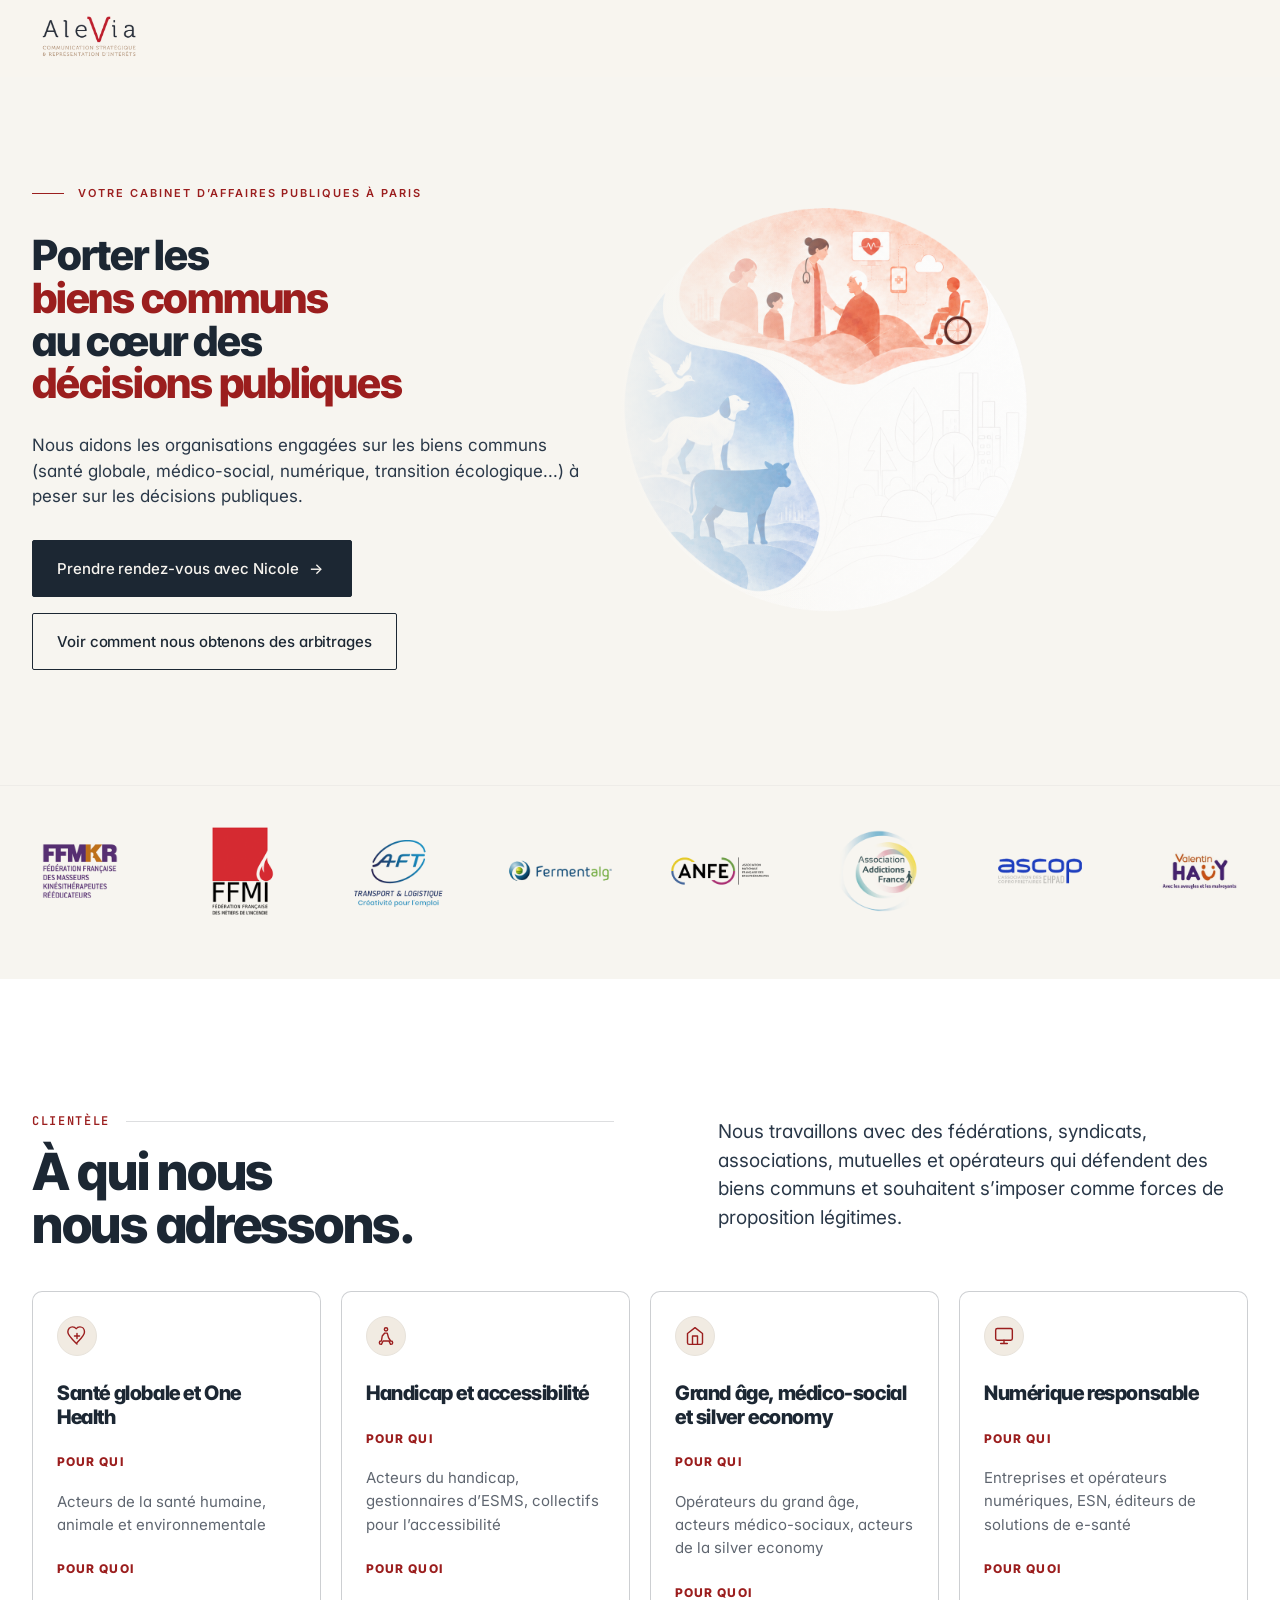
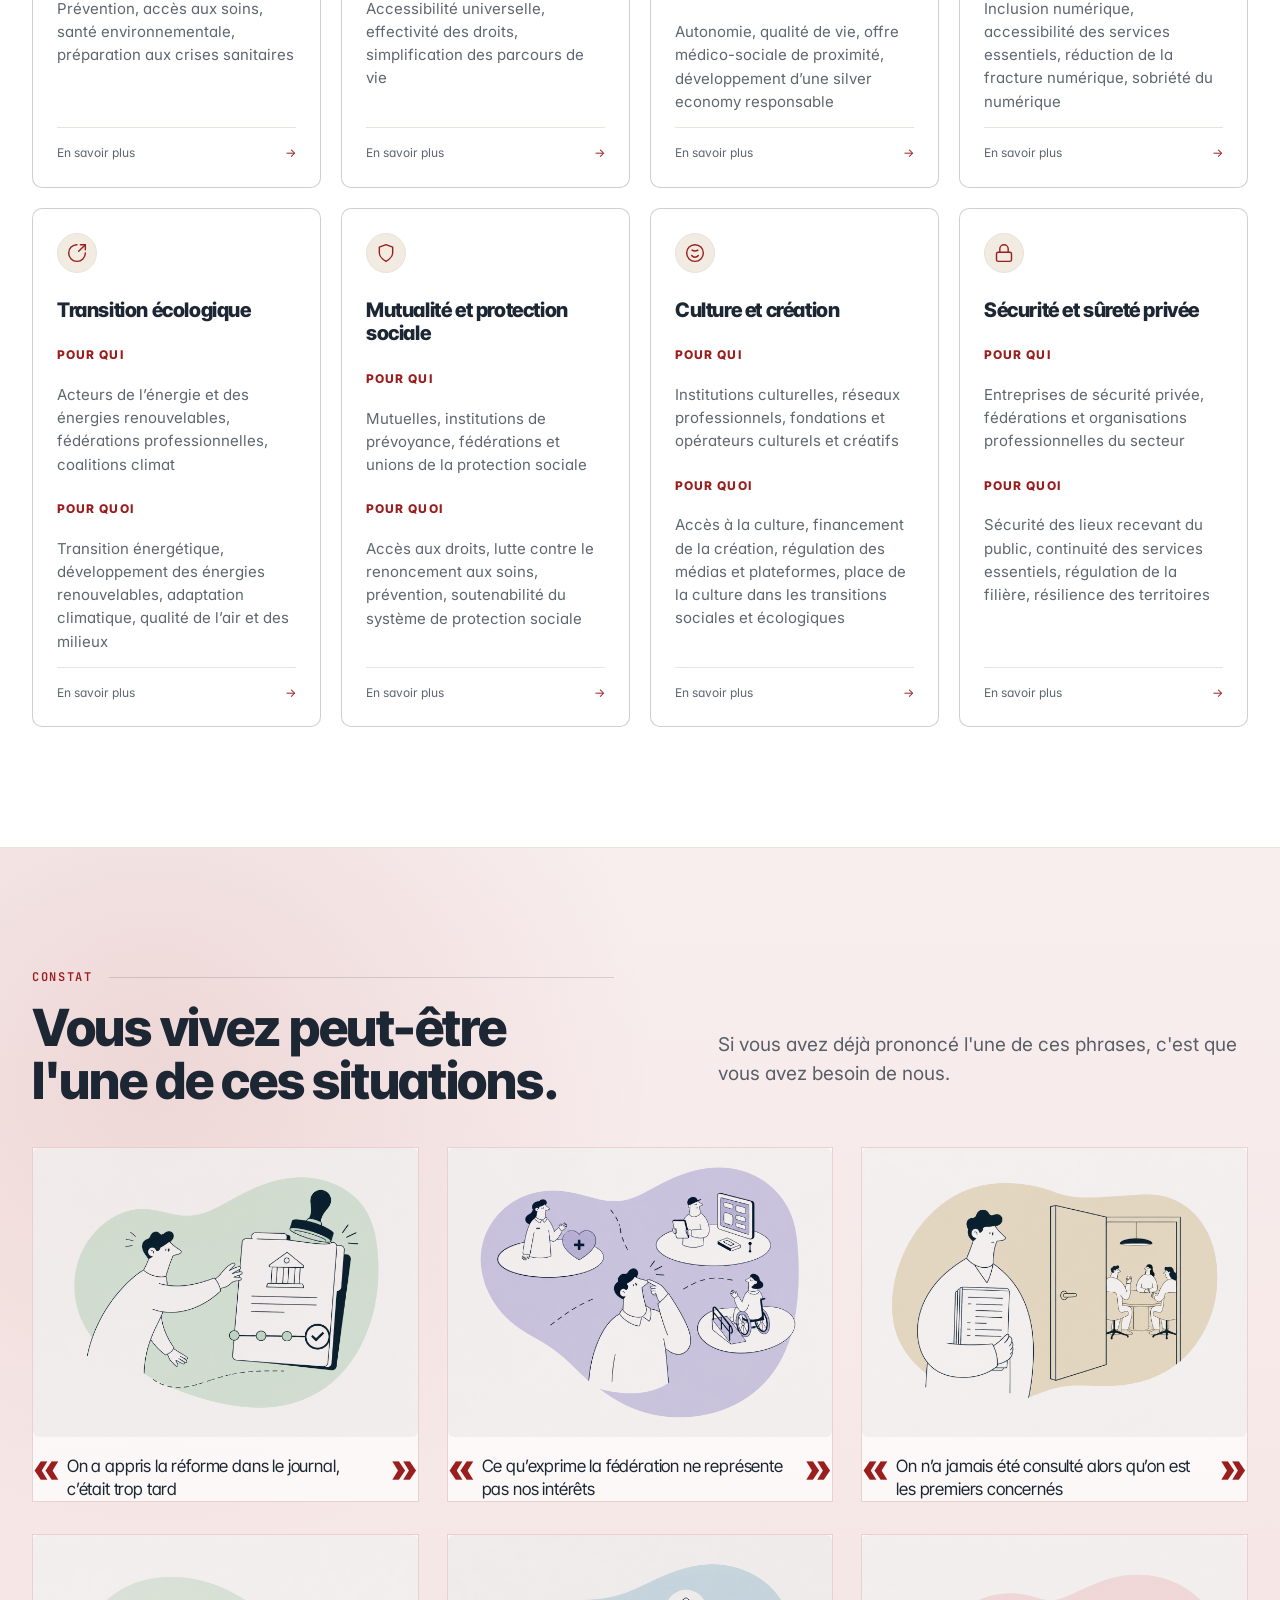
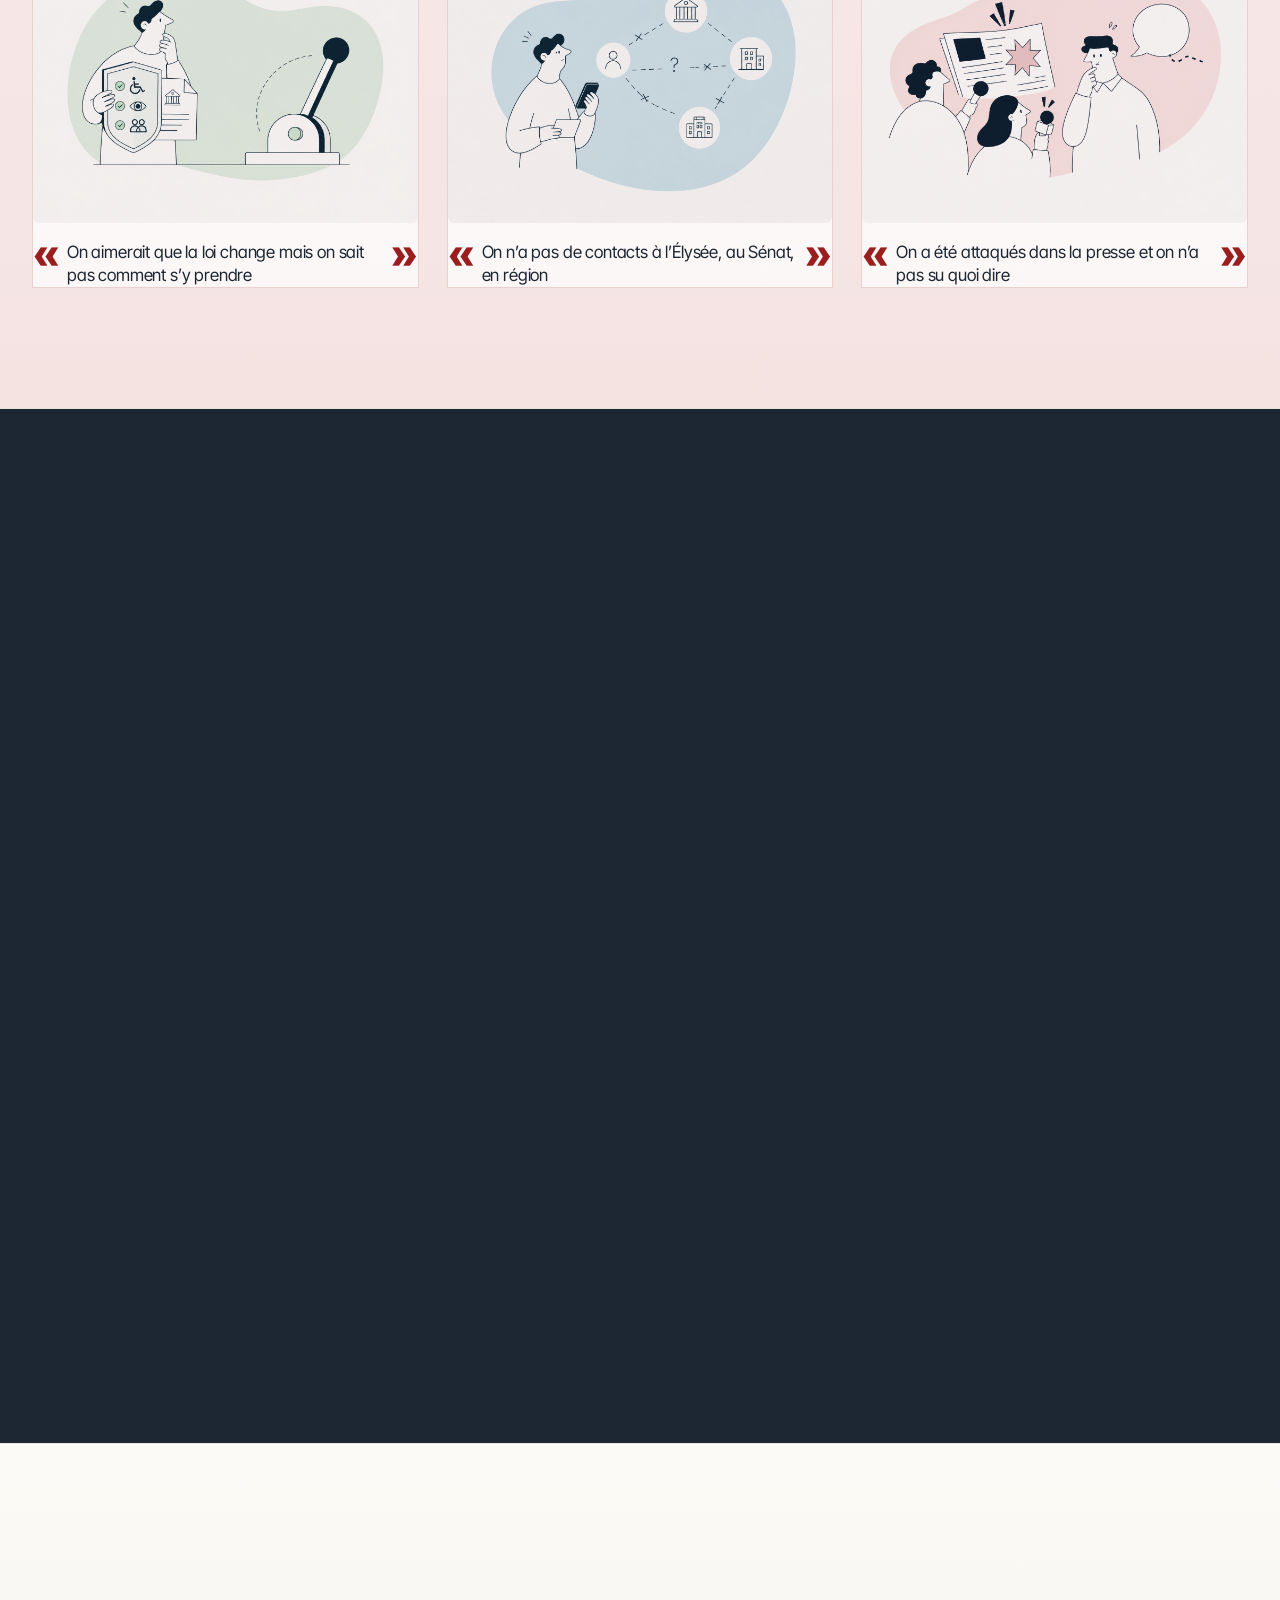
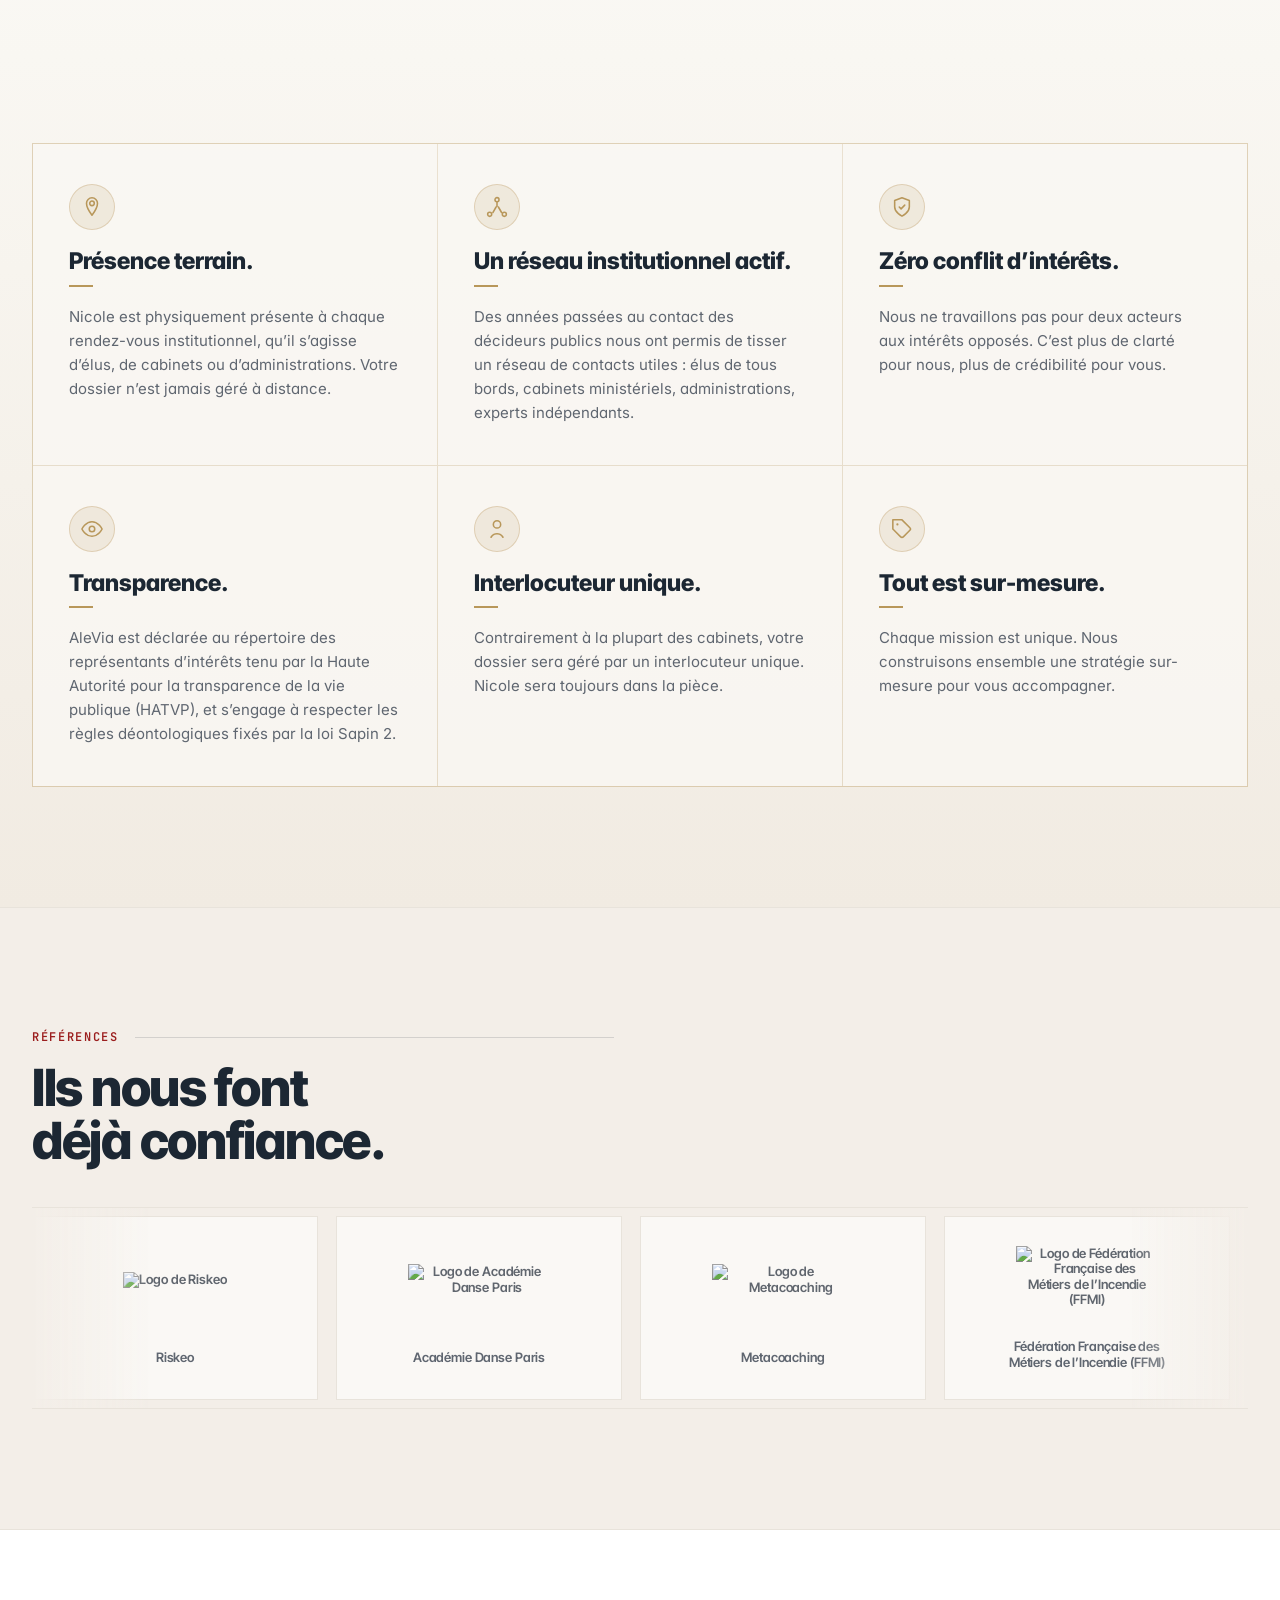
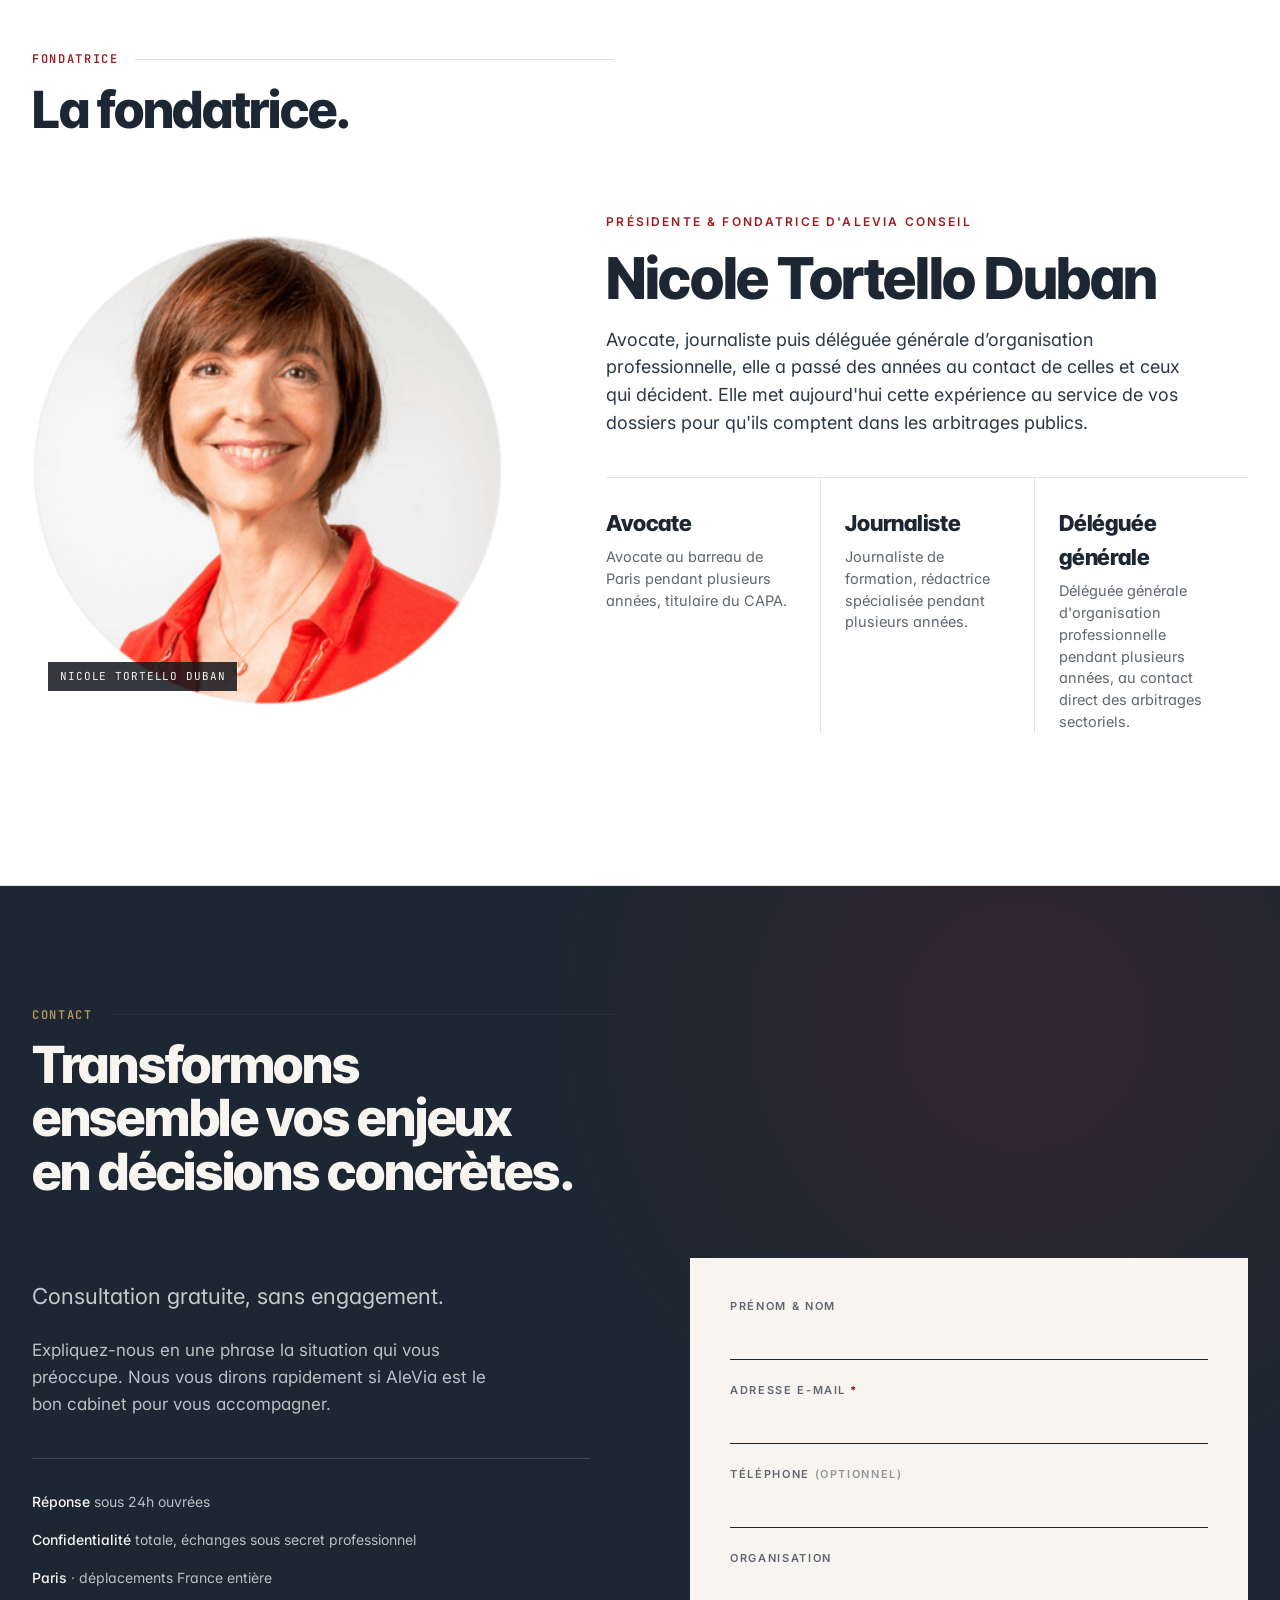
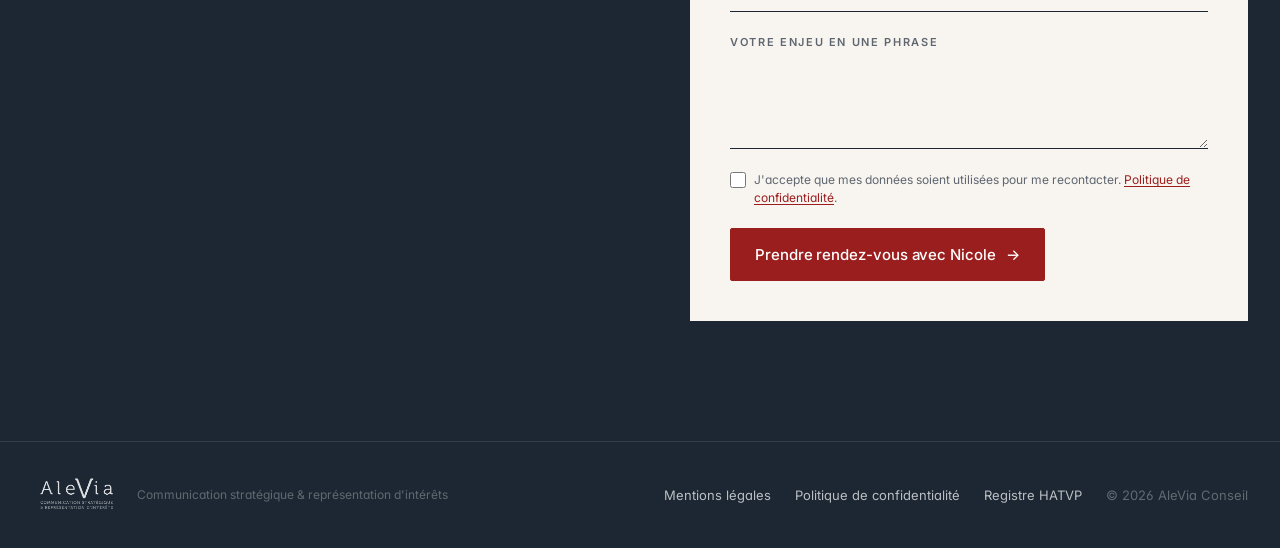
==== commit 24cd8d3c: "Presence terrain : reformuler pour ne pas impliquer absence de collaborateurs Co-Authored-By: Claude" ====
--- a/hifi/AleVia Hi-Fi.html
+++ b/hifi/AleVia Hi-Fi.html
@@ -477,7 +477,7 @@
 const ciPerson='<svg viewBox="0 0 24 24"><circle cx="12" cy="7" r="4"/><path d="M5.5 21a7.5 7.5 0 0 1 13 0"/></svg>';
 const ciPuzzle='<svg viewBox="0 0 24 24"><path d="M20.59 13.41l-7.17 7.17a2 2 0 0 1-2.83 0L2 12V2h10l8.59 8.59a2 2 0 0 1 0 2.82z"/><circle cx="7" cy="7" r="1.2" fill="currentColor" stroke="none"/></svg>';
 const commitments=[
-  ["Pr\u00e9sence terrain.",ciTerrain,"Nicole est physiquement pr\u00e9sente \u00e0 chaque rendez-vous institutionnel, qu\u2019il s\u2019agisse d\u2019\u00e9lus, de cabinets ou d\u2019administrations. Votre dossier n\u2019est jamais sous-trait\u00e9 \u00e0 un collaborateur.","Nicole est dans la pi\u00e8ce \u00e0 chaque rendez-vous. Votre dossier n\u2019est jamais d\u00e9l\u00e9gu\u00e9."],
+  ["Pr\u00e9sence terrain.",ciTerrain,"Nicole est physiquement pr\u00e9sente \u00e0 chaque rendez-vous institutionnel, qu\u2019il s\u2019agisse d\u2019\u00e9lus, de cabinets ou d\u2019administrations. Votre dossier n\u2019est jamais g\u00e9r\u00e9 \u00e0 distance.","Nicole est dans la pi\u00e8ce \u00e0 chaque rendez-vous."],
   ["Un r\u00e9seau institutionnel actif.",ciReseau,"Des ann\u00e9es pass\u00e9es au contact des d\u00e9cideurs publics nous ont permis de tisser un r\u00e9seau de contacts utiles : \u00e9lus de tous bords, cabinets minist\u00e9riels, administrations, experts ind\u00e9pendants.","Un carnet d\u2019adresses institutionnel construit sur le long terme."],
   ["Z\u00e9ro conflit d\u2019int\u00e9r\u00eats.",ciShield,"Nous ne travaillons pas pour deux acteurs aux int\u00e9r\u00eats oppos\u00e9s. C\u2019est plus de clart\u00e9 pour nous, plus de cr\u00e9dibilit\u00e9 pour vous.","Nous \u00e9vitons les dossiers incompatibles : pas de double jeu, pas de brouillage des int\u00e9r\u00eats."],
   ["Transparence.",ciEye,"AleVia est d\u00e9clar\u00e9e au r\u00e9pertoire des repr\u00e9sentants d\u2019int\u00e9r\u00eats tenu par la Haute Autorit\u00e9 pour la transparence de la vie publique (HATVP), et s\u2019engage \u00e0 respecter les r\u00e8gles d\u00e9ontologiques fix\u00e9s par la loi Sapin\u00a02.","AleVia est d\u00e9clar\u00e9e au r\u00e9pertoire HATVP et respecte les obligations d\u00e9ontologiques issues de la loi Sapin\u00a02."],
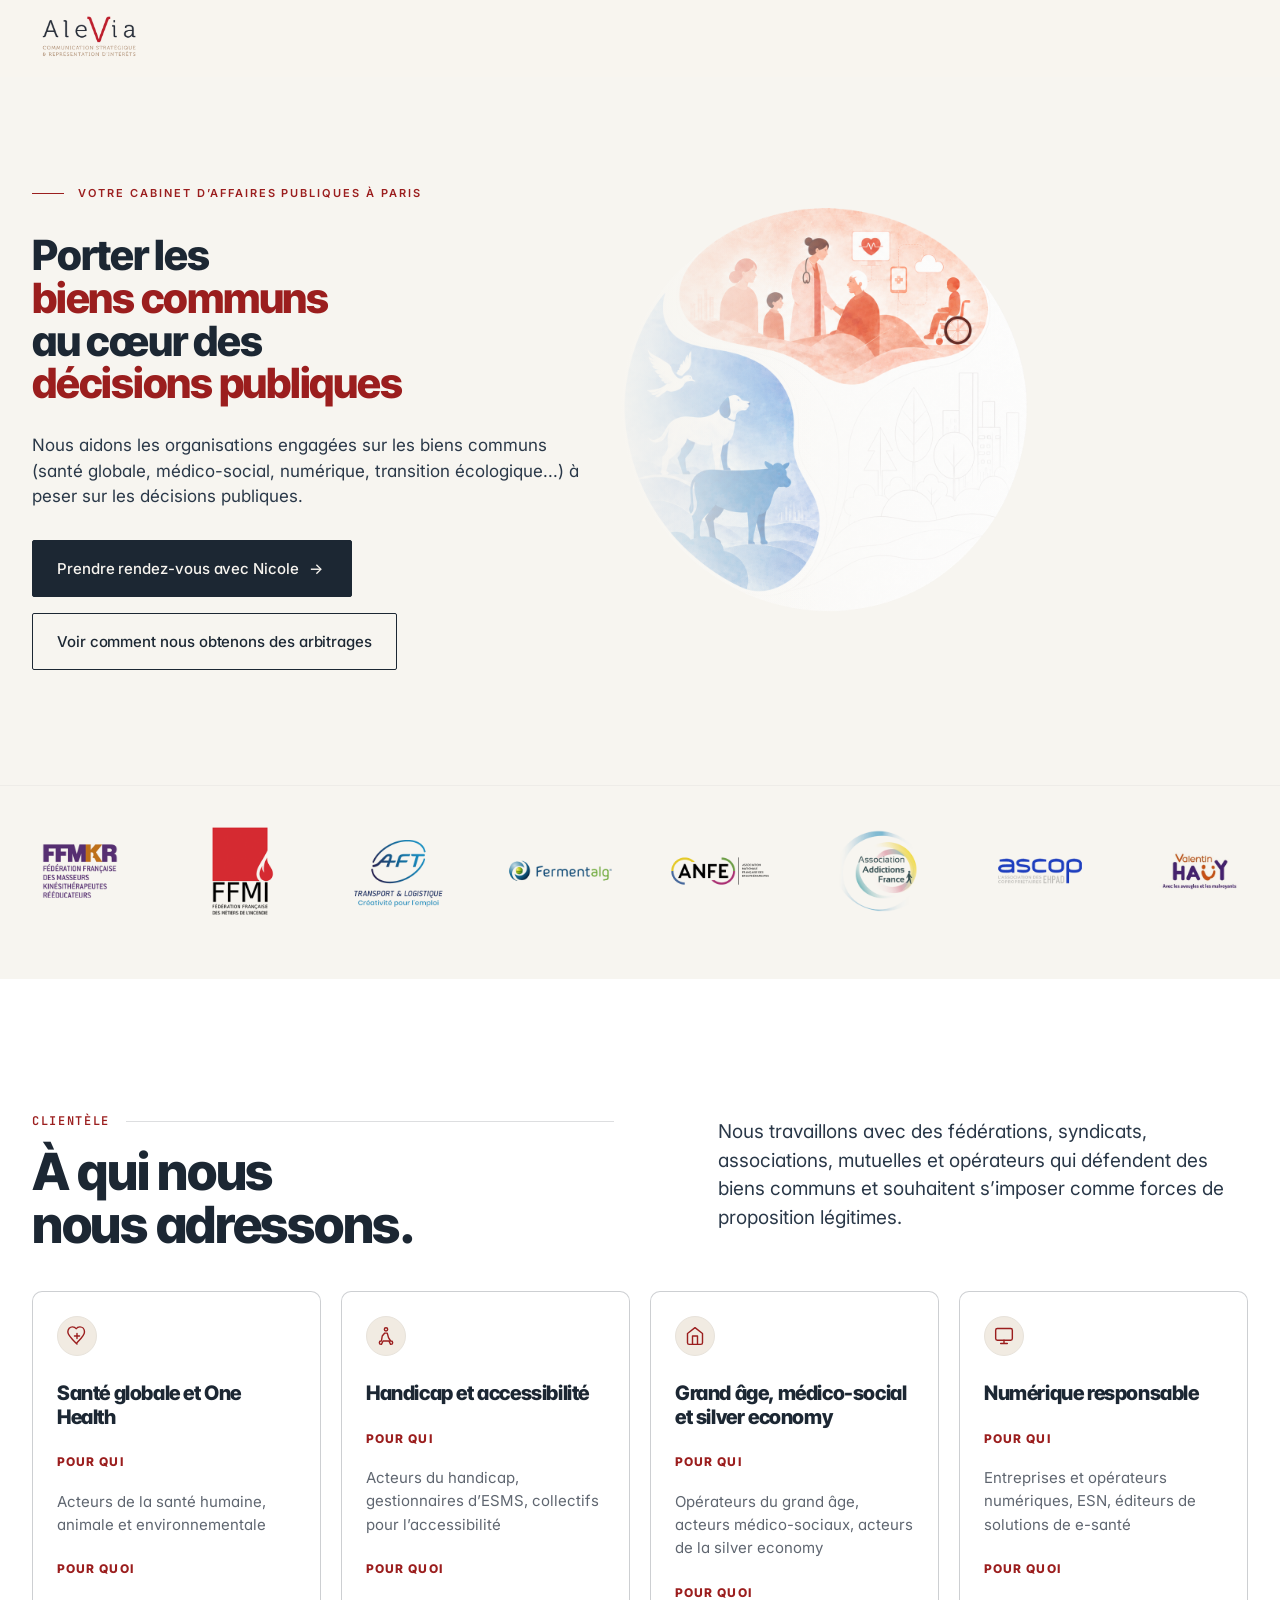
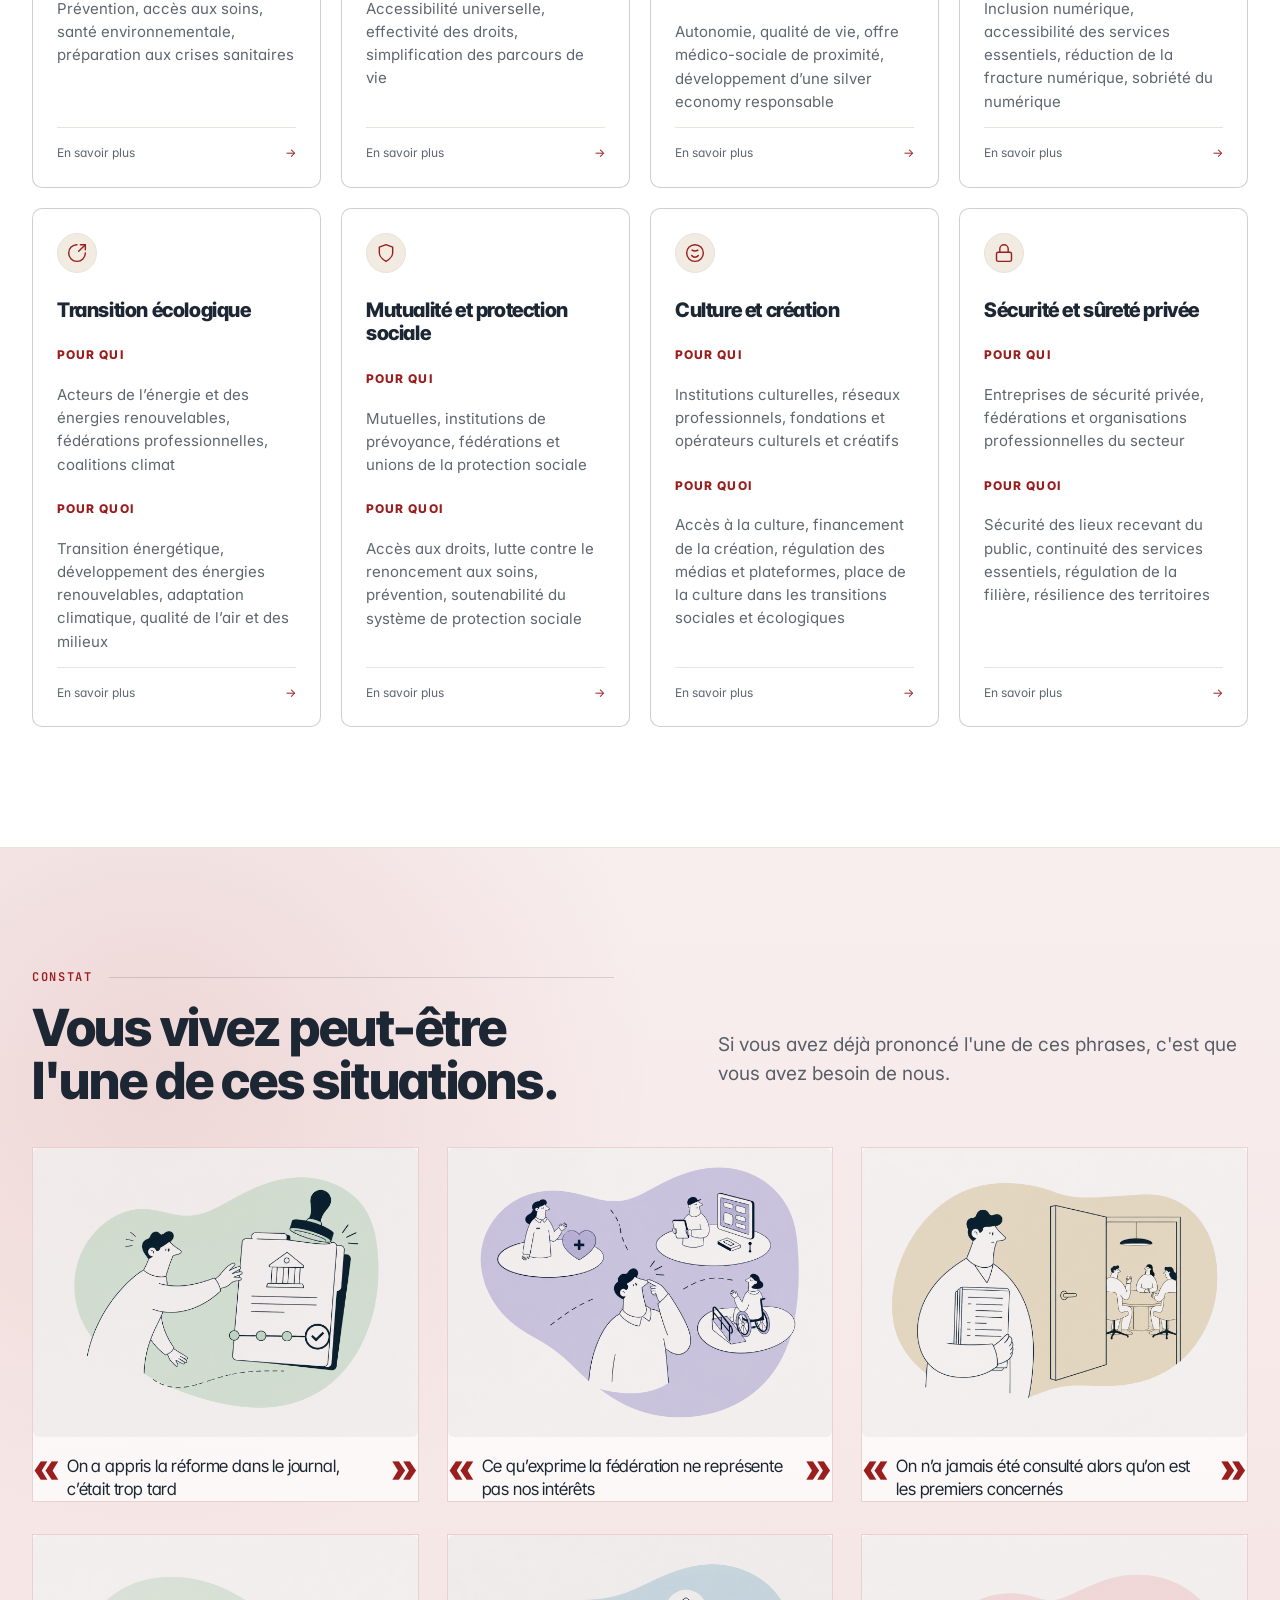
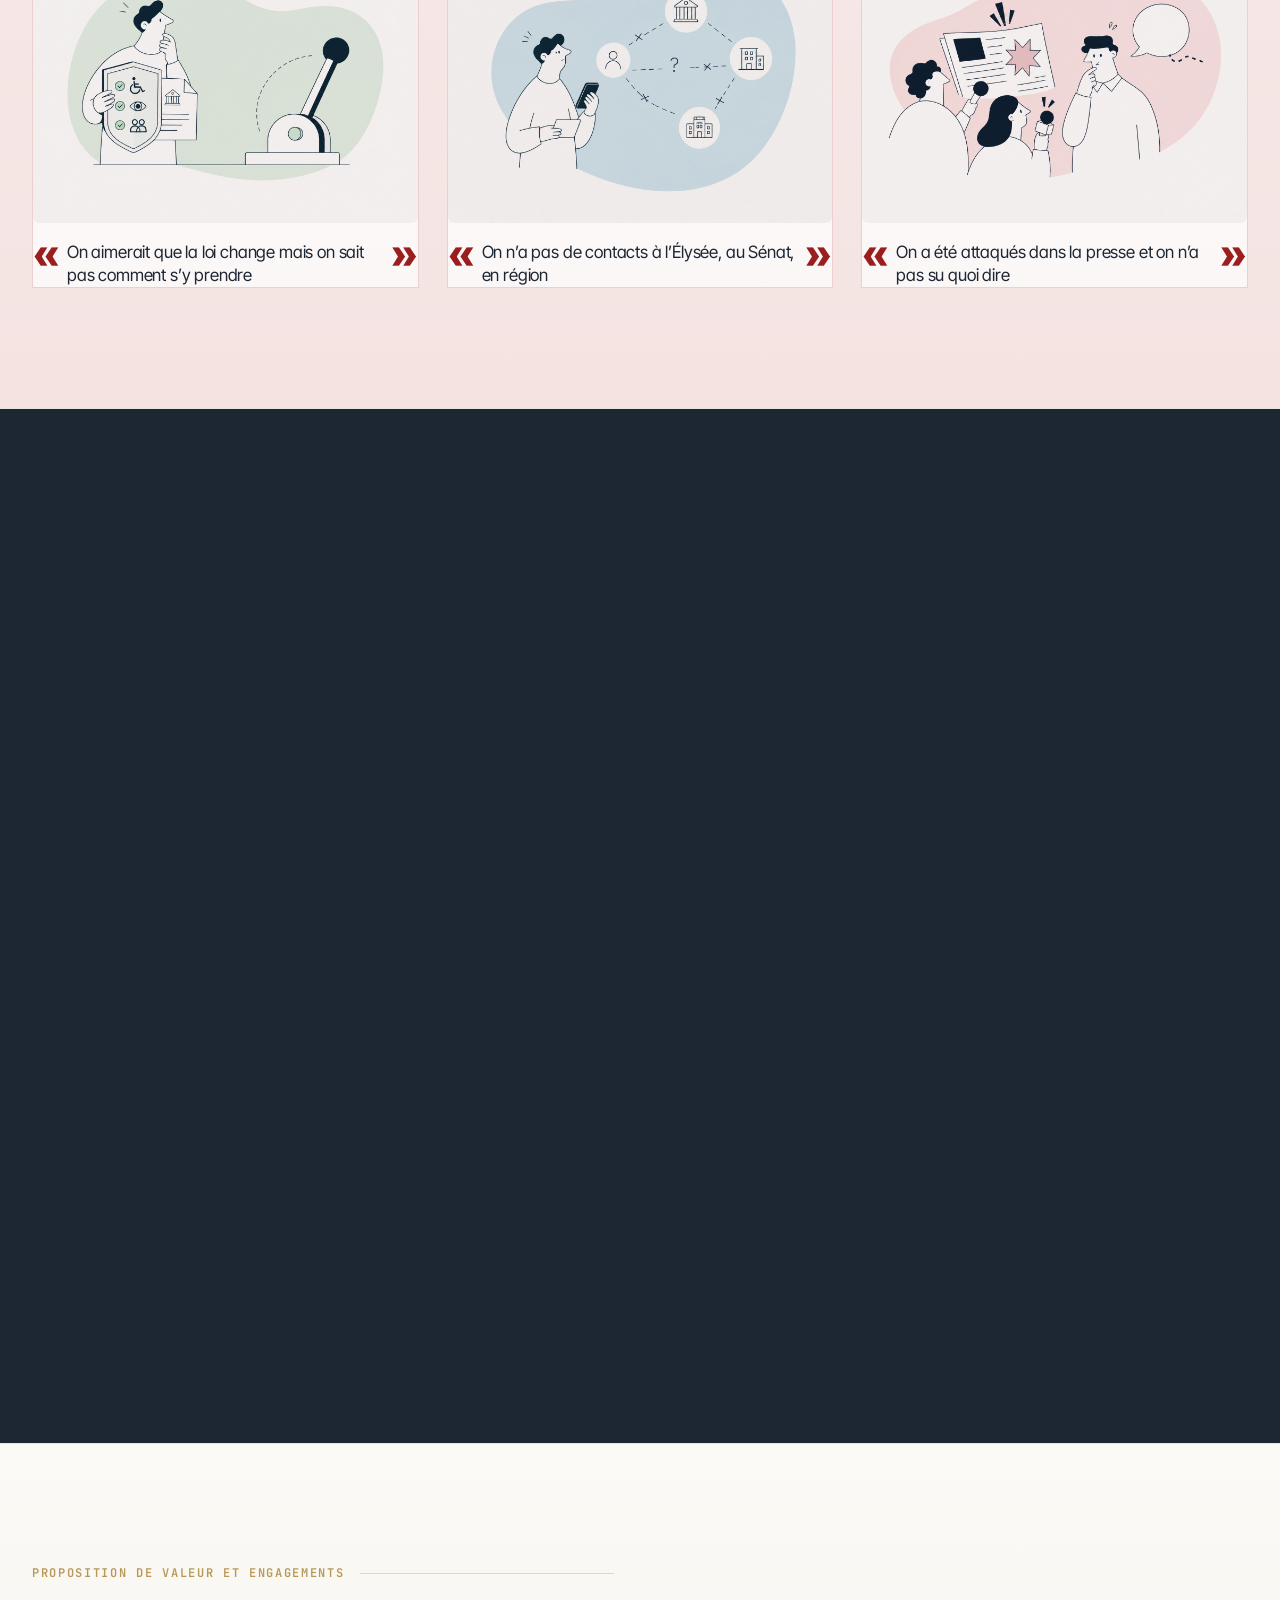
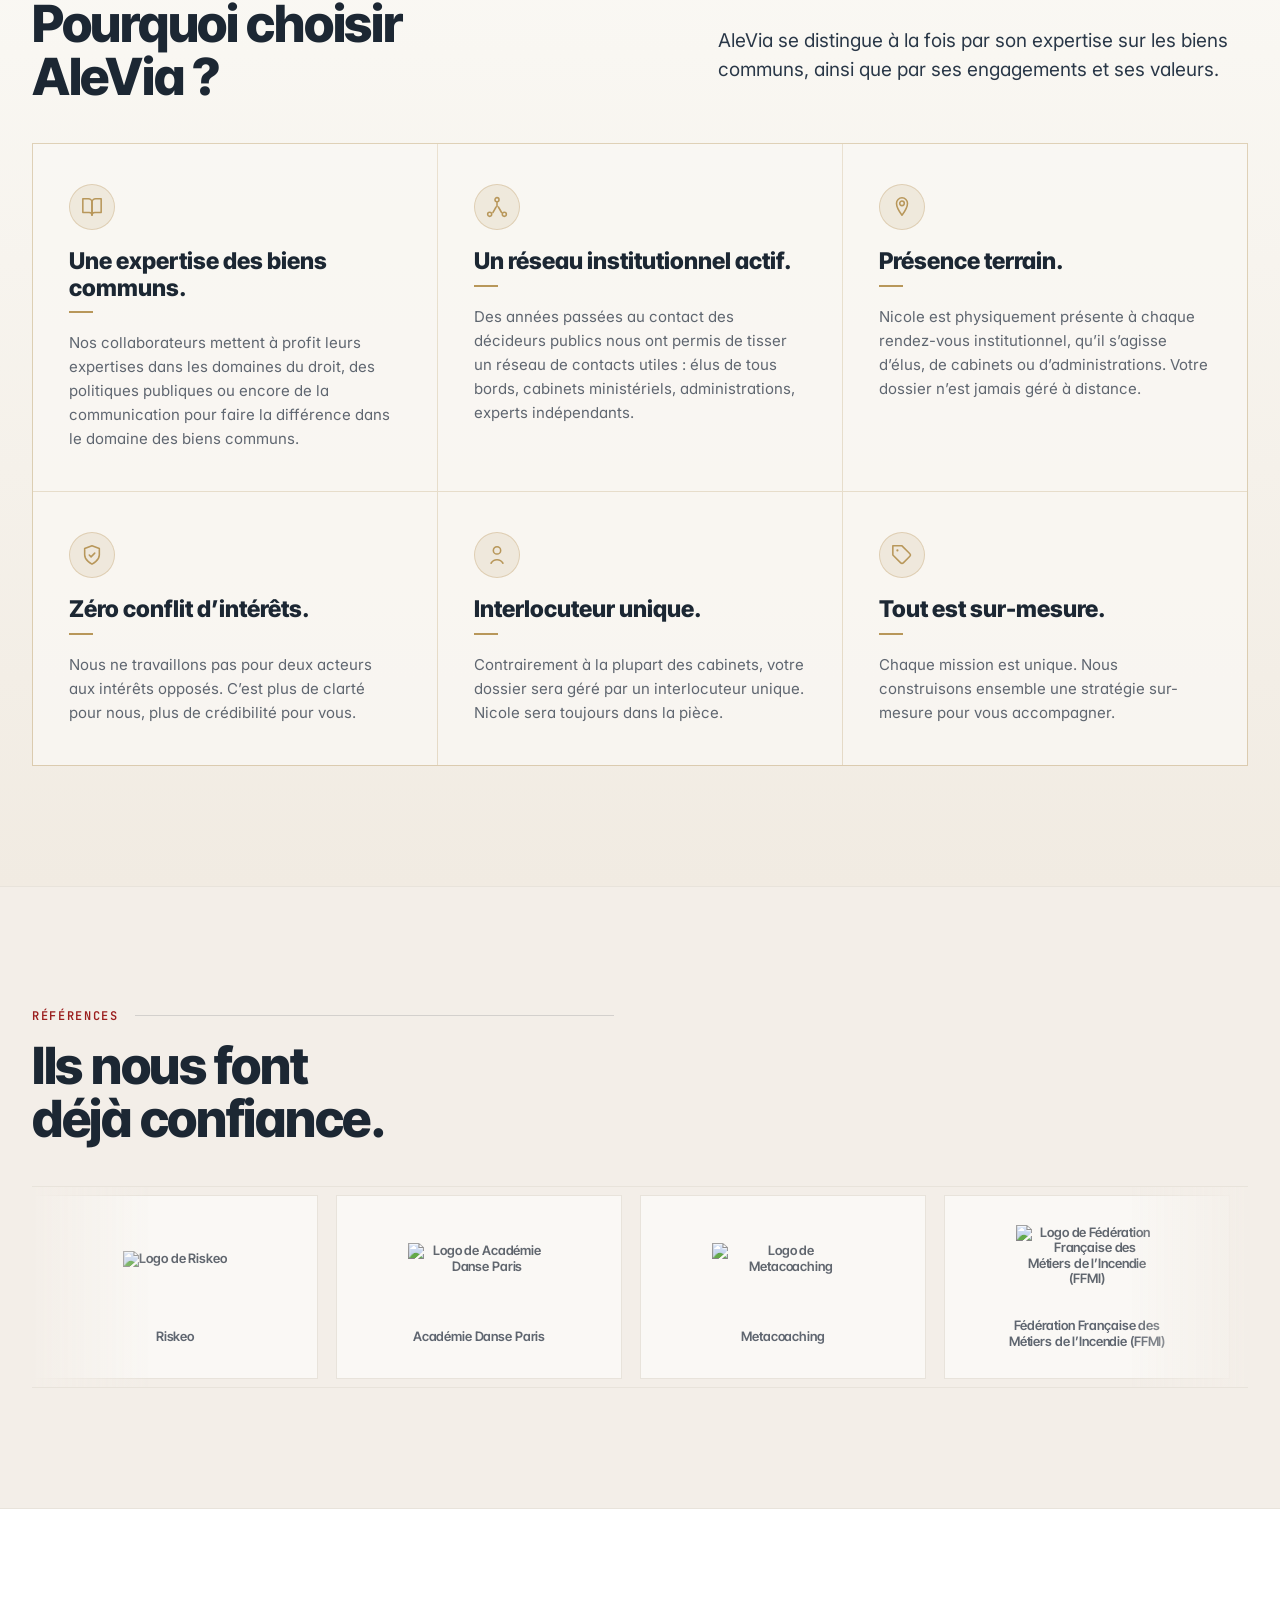
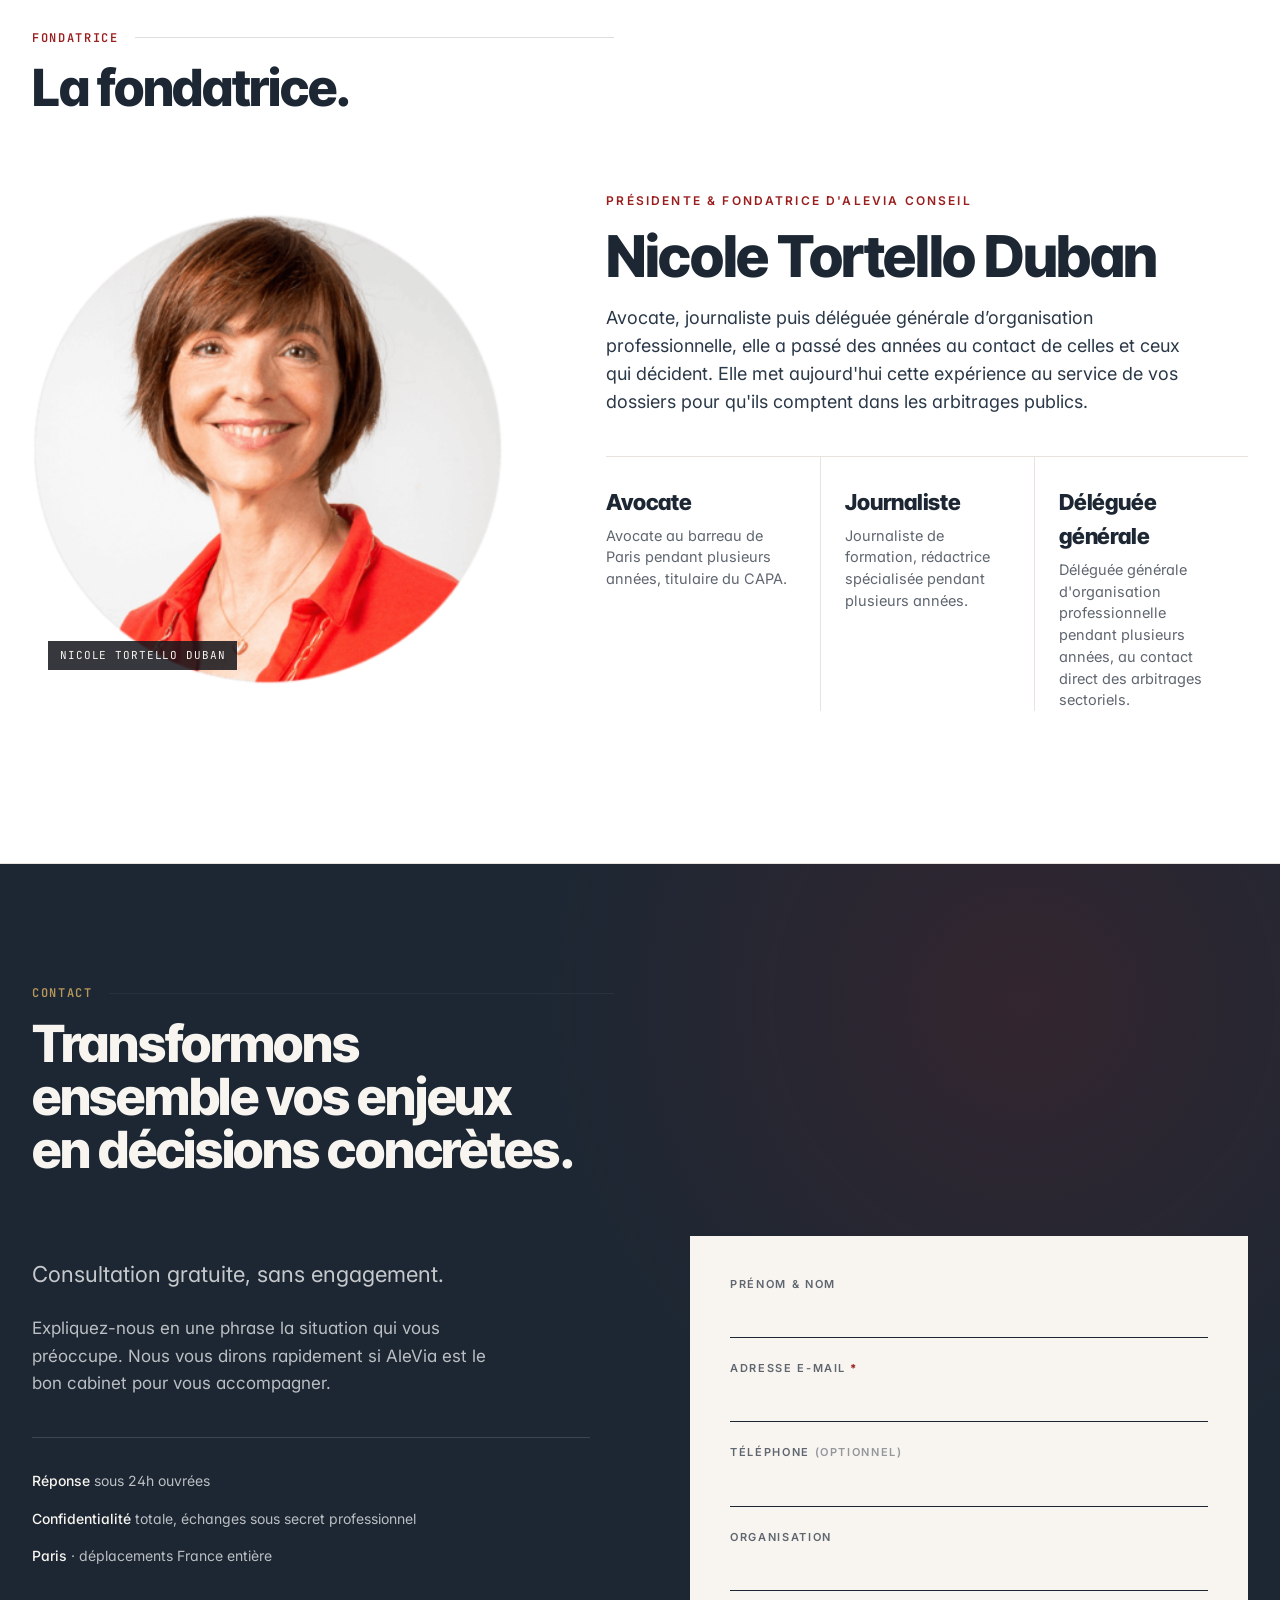
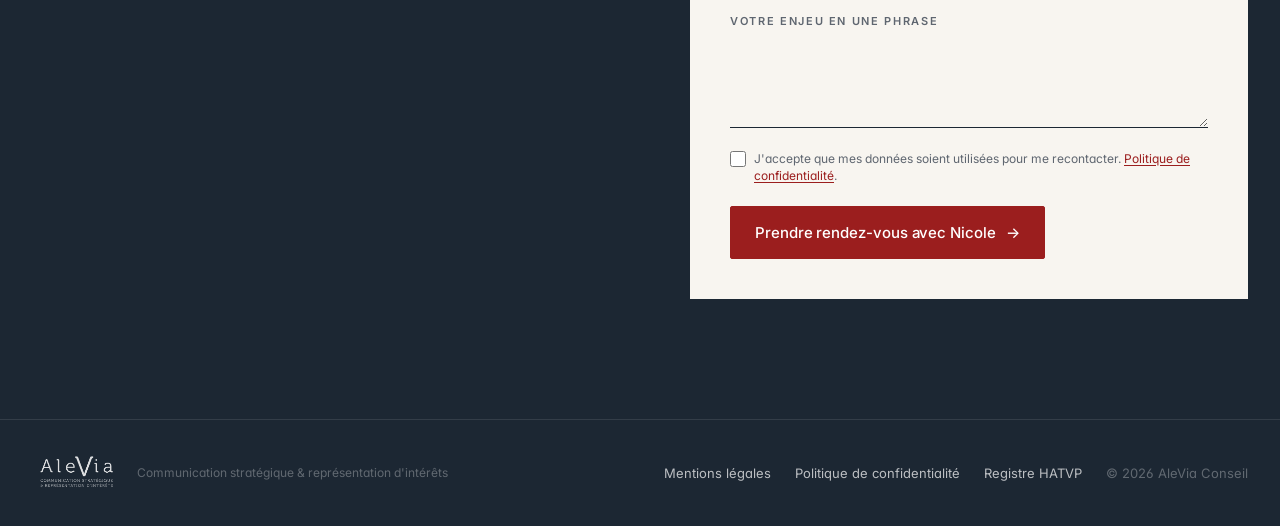
==== commit 9f6cae52: "Pourquoi : remplacer Transparence par Expertise biens communs, reordonner items Co-Authored-By: Clau" ====
--- a/hifi/AleVia Hi-Fi.html
+++ b/hifi/AleVia Hi-Fi.html
@@ -476,11 +476,12 @@
 const ciEye='<svg viewBox="0 0 24 24"><path d="M1 12s4-8 11-8 11 8 11 8-4 8-11 8-11-8-11-8z"/><circle cx="12" cy="12" r="3"/></svg>';
 const ciPerson='<svg viewBox="0 0 24 24"><circle cx="12" cy="7" r="4"/><path d="M5.5 21a7.5 7.5 0 0 1 13 0"/></svg>';
 const ciPuzzle='<svg viewBox="0 0 24 24"><path d="M20.59 13.41l-7.17 7.17a2 2 0 0 1-2.83 0L2 12V2h10l8.59 8.59a2 2 0 0 1 0 2.82z"/><circle cx="7" cy="7" r="1.2" fill="currentColor" stroke="none"/></svg>';
+const ciExpertise='<svg viewBox="0 0 24 24"><path d="M2 3h6a4 4 0 0 1 4 4v14a3 3 0 0 0-3-3H2z"/><path d="M22 3h-6a4 4 0 0 0-4 4v14a3 3 0 0 1 3-3h7z"/></svg>';
 const commitments=[
+  ["Une expertise des biens communs.",ciExpertise,"Nos collaborateurs mettent \u00e0 profit leurs expertises dans les domaines du droit, des politiques publiques ou encore de la communication pour faire la diff\u00e9rence dans le domaine des biens communs.","Nous mettons nos comp\u00e9tences en droit, politiques publiques et communication au service de dossiers qui touchent aux biens communs."],
+  ["Un r\u00e9seau institutionnel actif.",ciReseau,"Des ann\u00e9es pass\u00e9es au contact des d\u00e9cideurs publics nous ont permis de tisser un r\u00e9seau de contacts utiles : \u00e9lus de tous bords, cabinets minist\u00e9riels, administrations, experts ind\u00e9pendants.","Un carnet d\u2019adresses institutionnel construit sur le long terme."],
   ["Pr\u00e9sence terrain.",ciTerrain,"Nicole est physiquement pr\u00e9sente \u00e0 chaque rendez-vous institutionnel, qu\u2019il s\u2019agisse d\u2019\u00e9lus, de cabinets ou d\u2019administrations. Votre dossier n\u2019est jamais g\u00e9r\u00e9 \u00e0 distance.","Nicole est dans la pi\u00e8ce \u00e0 chaque rendez-vous."],
-  ["Un r\u00e9seau institutionnel actif.",ciReseau,"Des ann\u00e9es pass\u00e9es au contact des d\u00e9cideurs publics nous ont permis de tisser un r\u00e9seau de contacts utiles : \u00e9lus de tous bords, cabinets minist\u00e9riels, administrations, experts ind\u00e9pendants.","Un carnet d\u2019adresses institutionnel construit sur le long terme."],
   ["Z\u00e9ro conflit d\u2019int\u00e9r\u00eats.",ciShield,"Nous ne travaillons pas pour deux acteurs aux int\u00e9r\u00eats oppos\u00e9s. C\u2019est plus de clart\u00e9 pour nous, plus de cr\u00e9dibilit\u00e9 pour vous.","Nous \u00e9vitons les dossiers incompatibles : pas de double jeu, pas de brouillage des int\u00e9r\u00eats."],
-  ["Transparence.",ciEye,"AleVia est d\u00e9clar\u00e9e au r\u00e9pertoire des repr\u00e9sentants d\u2019int\u00e9r\u00eats tenu par la Haute Autorit\u00e9 pour la transparence de la vie publique (HATVP), et s\u2019engage \u00e0 respecter les r\u00e8gles d\u00e9ontologiques fix\u00e9s par la loi Sapin\u00a02.","AleVia est d\u00e9clar\u00e9e au r\u00e9pertoire HATVP et respecte les obligations d\u00e9ontologiques issues de la loi Sapin\u00a02."],
   ["Interlocuteur unique.",ciPerson,"Contrairement \u00e0 la plupart des cabinets, votre dossier sera g\u00e9r\u00e9 par un interlocuteur unique. Nicole sera toujours dans la pi\u00e8ce.","Votre dossier reste suivi par un interlocuteur unique : Nicole garde le fil et reste dans la pi\u00e8ce."],
   ["Tout est sur-mesure.",ciPuzzle,"Chaque mission est unique. Nous construisons ensemble une strat\u00e9gie sur-mesure pour vous accompagner.","Pas de recette toute faite : chaque mission appelle une strat\u00e9gie cousue main."]
 ];
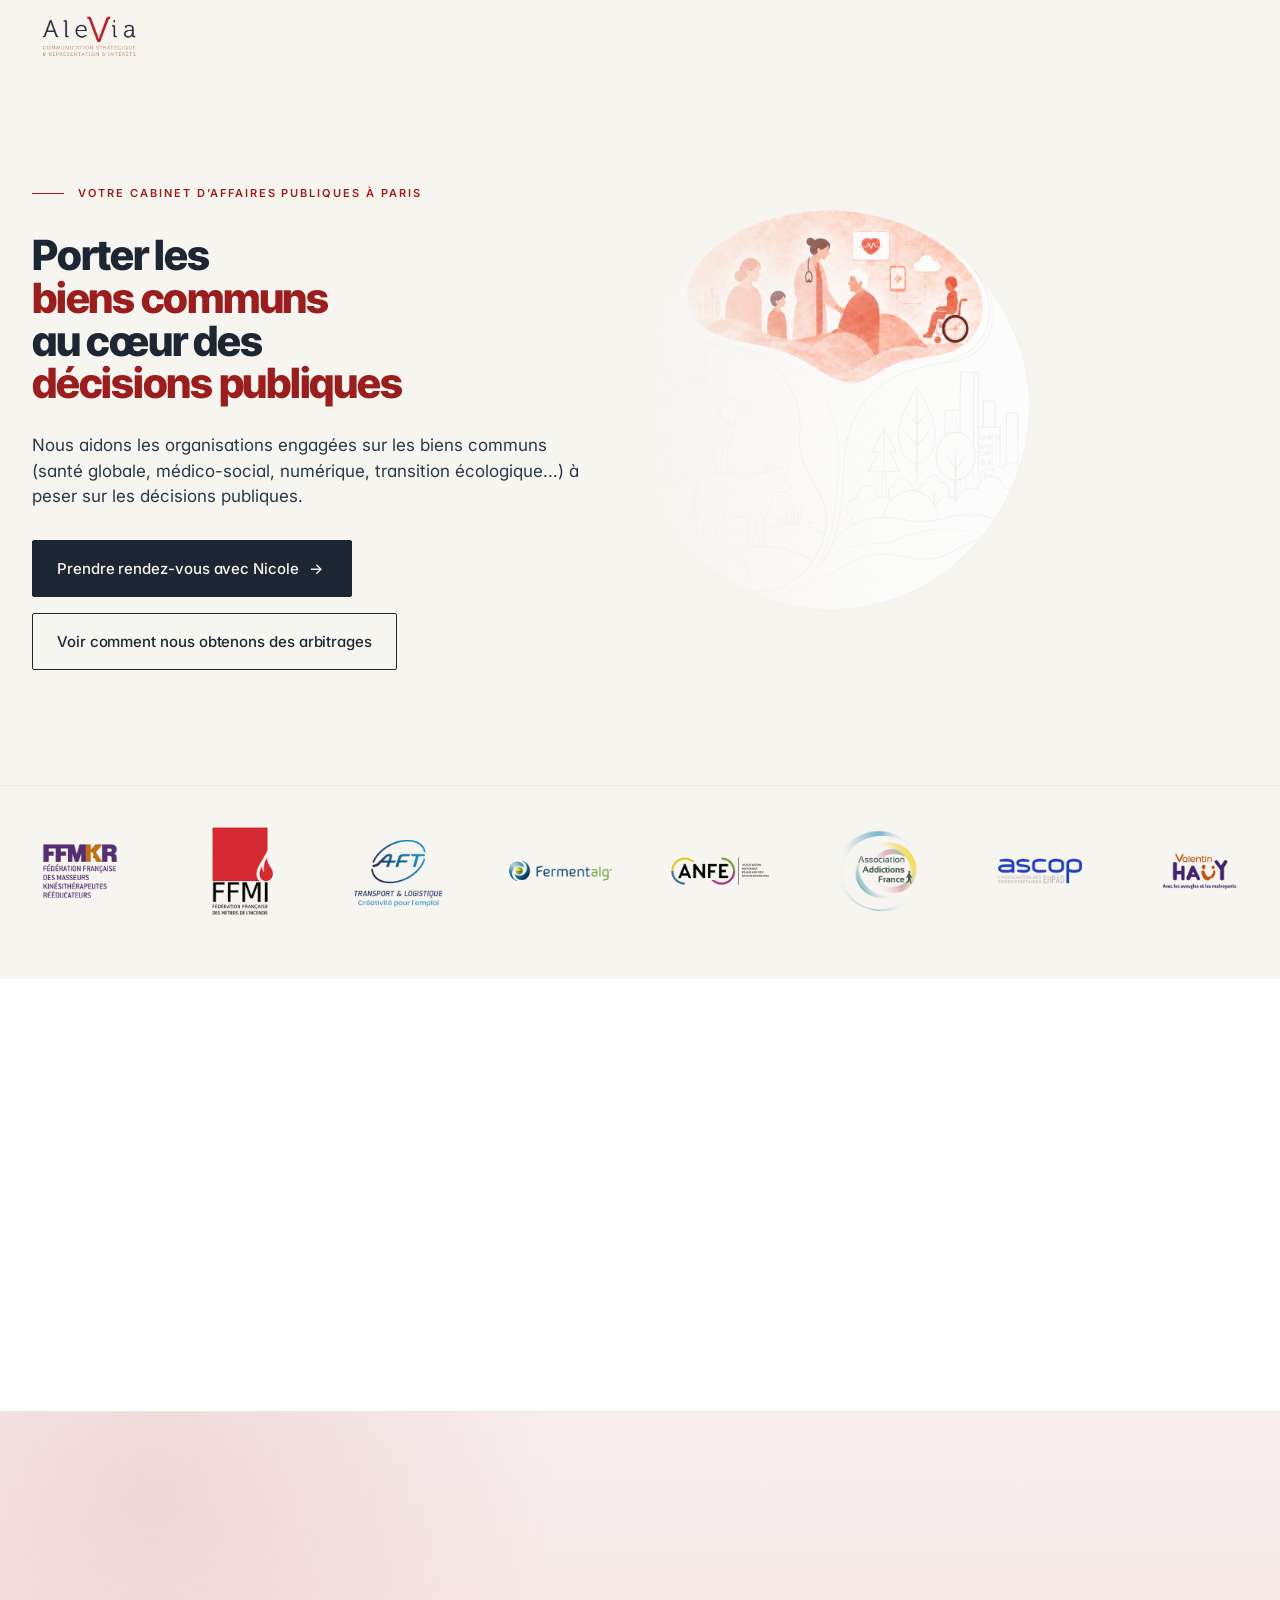
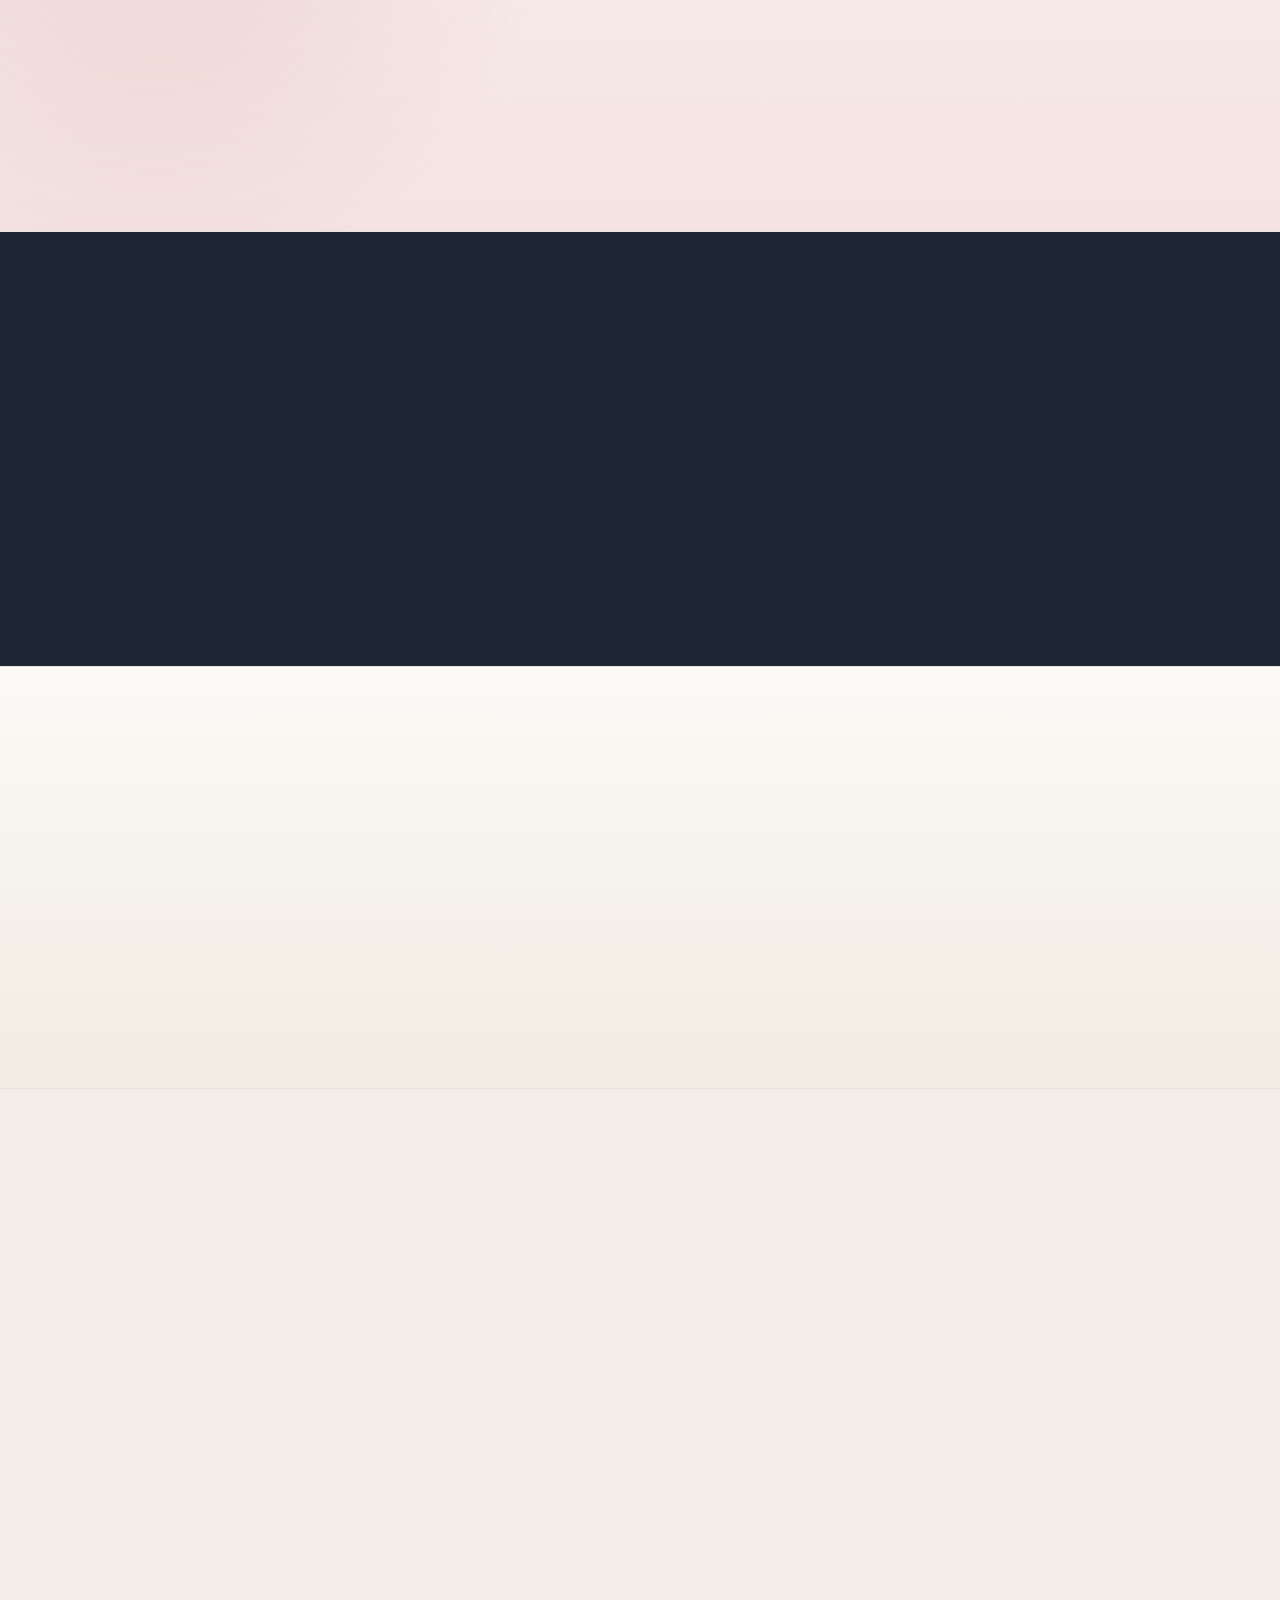
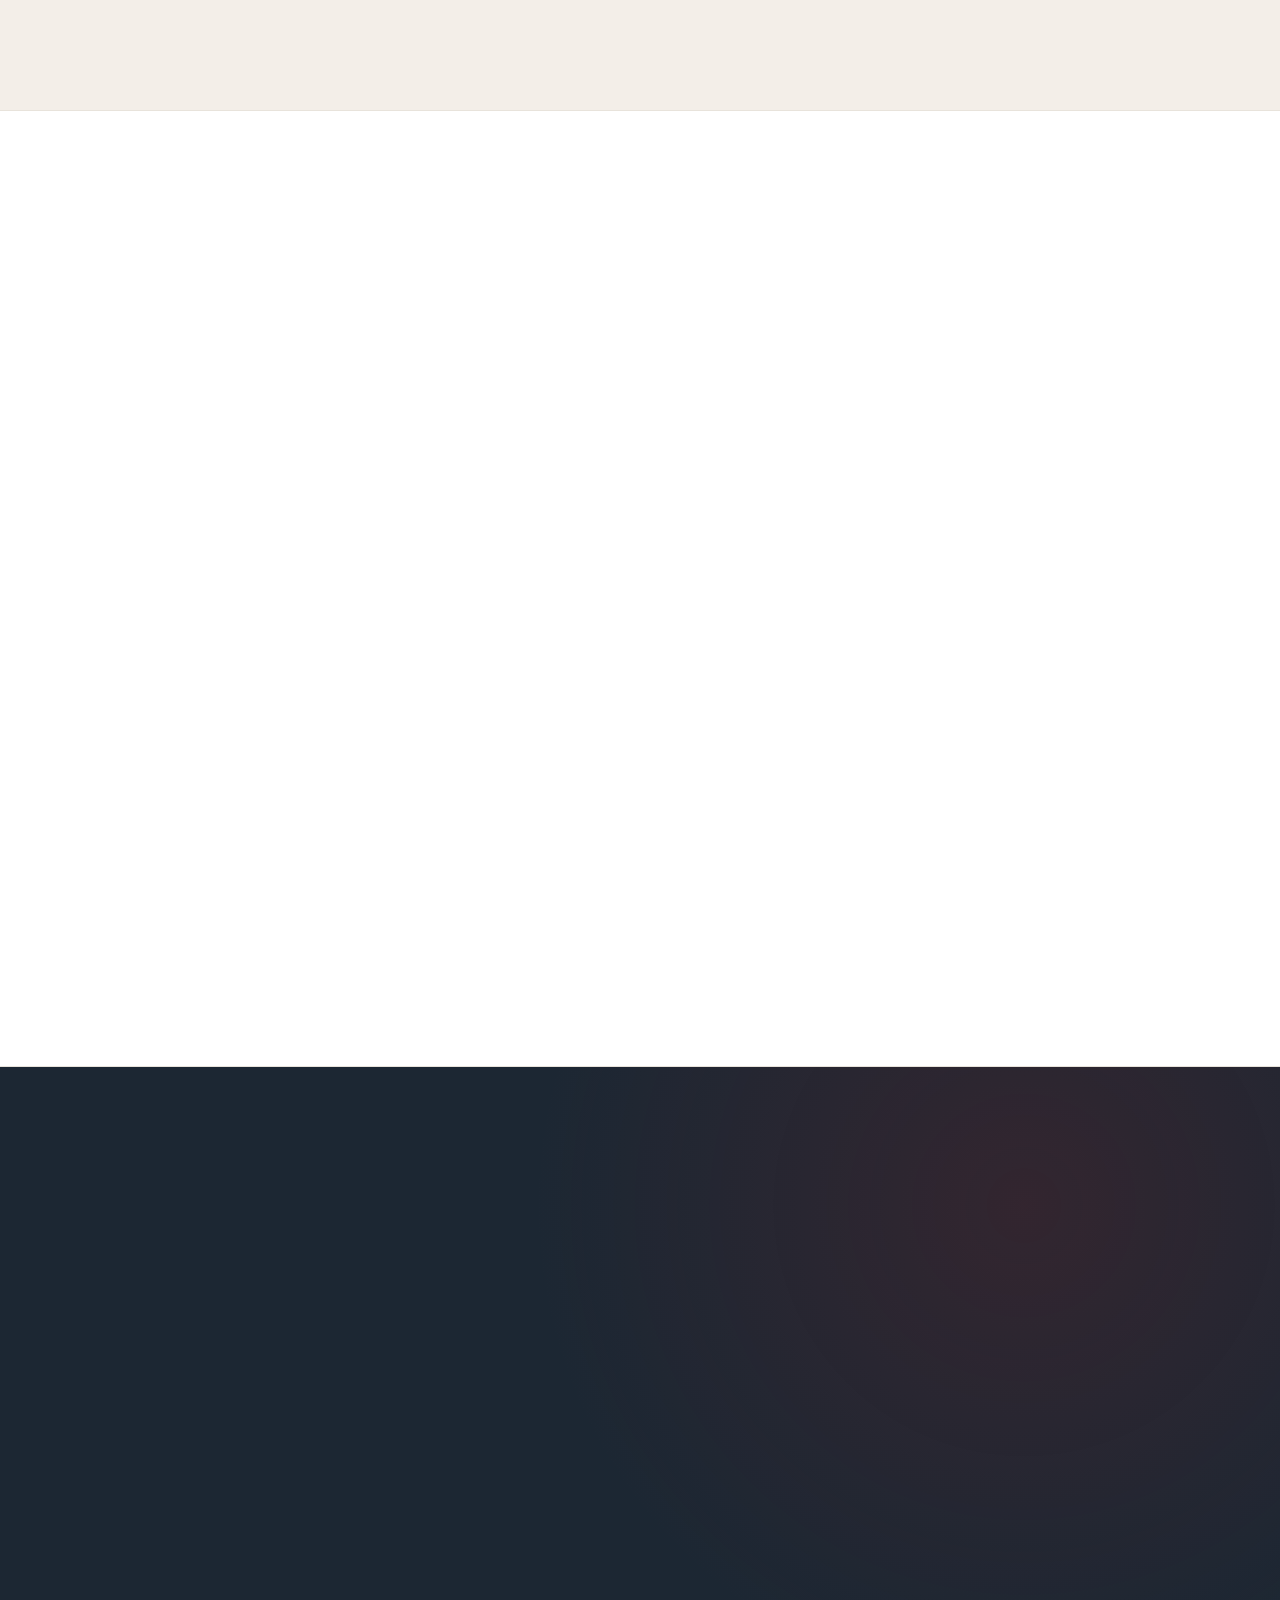
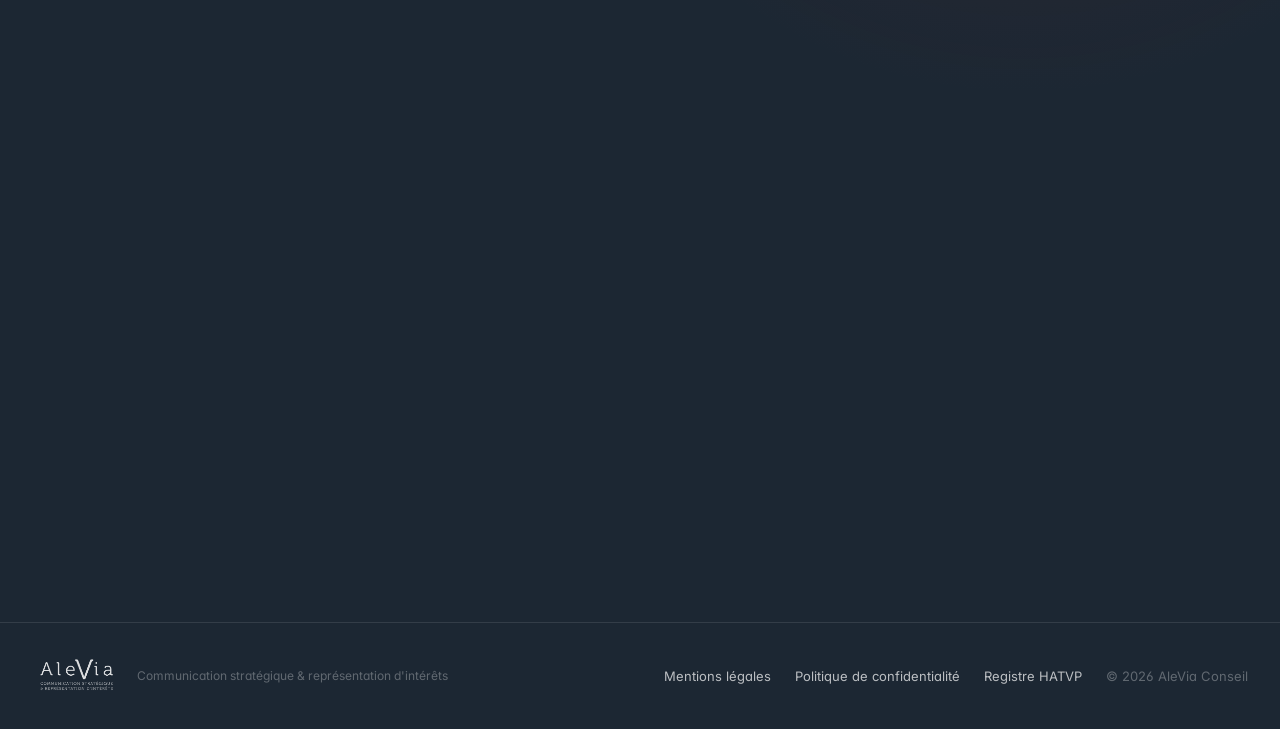
==== commit 7c1e30b0: "Update AleVia Hi-Fi.html" ====
--- a/hifi/AleVia Hi-Fi.html
+++ b/hifi/AleVia Hi-Fi.html
@@ -466,7 +466,7 @@
 const pains=[["pain-05.png","On a appris la r\u00e9forme dans le journal, c\u2019\u00e9tait trop tard"],["pain-02.png","Ce qu\u2019exprime la f\u00e9d\u00e9ration ne repr\u00e9sente pas nos int\u00e9r\u00eats"],["pain-04.png","On n\u2019a jamais \u00e9t\u00e9 consult\u00e9 alors qu\u2019on est les premiers concern\u00e9s"],["pain-01.png","On aimerait que la loi change mais on sait pas comment s\u2019y prendre"],["pain-03.png","On n\u2019a pas de contacts \u00e0 l\u2019\u00c9lys\u00e9e, au S\u00e9nat, en r\u00e9gion"],["pain-6.png","On a \u00e9t\u00e9 attaqu\u00e9s dans la presse et on n\u2019a pas su quoi dire"]];
 document.getElementById('painsGrid').innerHTML=pains.map(p=>`<figure class="pain-card"><div class="pain-illu"><img src="../uploads/${p[0]}" alt="" loading="lazy"></div><figcaption class="pain-cap"><p class="pain-text guillemets">${p[1]}</p></figcaption></figure>`).join('');
 const lens='<svg xmlns="http://www.w3.org/2000/svg" viewBox="0 0 24 24" fill="none" stroke="currentColor" stroke-linecap="round" stroke-linejoin="round"><circle cx="11" cy="11" r="6"/><path d="m16 16 4 4"/><path d="M8.5 11h5"/><path d="M11 8.5v5"/></svg>',flag='<svg xmlns="http://www.w3.org/2000/svg" viewBox="0 0 24 24" fill="none" stroke="currentColor" stroke-linecap="round" stroke-linejoin="round"><path d="M4 19V5"/><path d="M4 7h10l-1.5 3L14 13H4"/><path d="M17 18c1.7-1.2 3-3.2 3-6s-1.3-4.8-3-6"/></svg>',press='<svg xmlns="http://www.w3.org/2000/svg" viewBox="0 0 24 24" fill="none" stroke="currentColor" stroke-linecap="round" stroke-linejoin="round"><path d="M4 11v2a3 3 0 0 0 3 3h1l4 4v-4h3a5 5 0 0 0 5-5V9a5 5 0 0 0-5-5H9a5 5 0 0 0-5 5v2Z"/><path d="M9 9h6"/><path d="M9 12h4"/></svg>';
-const levers=[["Veille et cartographie : collecter des données exclusives sur le terrain","Avant qu\u2019un texte soit d\u00e9pos\u00e9 ou qu\u2019un arbitrage soit rendu, nous savons d\u00e9j\u00e0 ce qui se pr\u00e9pare. Nous filtrons l\u2019information et identifions les opportunit\u00e9s et les risques pour vous : r\u00e9glementaires, politiques, m\u00e9diatiques...","Rep\u00e9rer t\u00f4t les signaux utiles et les risques \u00e0 venir.",["Bulletins de veille","Notes d\u2019alerte","Cartographies d\u2019acteurs","Analyses de risques"],lens],["Plaidoyer : convaincre les décideurs qui comptent vraiment","Nous clarifions votre position et la mettons sur la table des d\u00e9cideurs publics. Nous pr\u00e9parons et organisons les rencontres utiles avec les \u00e9lus, les administrations, les cabinets, les coalitions, etc.","Transformer votre position en arbitrages concrets.",["Notes de position","Livres blancs","R\u00e9daction d\u2019amendements","Rendez-vous institutionnels","Coalitions"],flag],["Relations publiques : peser dans le débat public au bon moment","Chaque tribune, audition ou interview peut faire avancer votre dossier ou le freiner ; nous pr\u00e9parons vos prises de parole pour qu\u2019elles servent \u00e0 la fois votre strat\u00e9gie et votre visibilit\u00e9.","Pr\u00e9parer vos prises de parole et vos r\u00e9ponses publiques.",["Tribunes","\u00c9v\u00e9nements d\u00e9cideurs","Media-training","Communiqu\u00e9s de presse","Dossiers de presse"],press]];
+const levers=[["Veille et cartographie : collecter des données exclusives sur le terrain","Avant qu\u2019un texte soit d\u00e9pos\u00e9 ou qu\u2019un arbitrage soit rendu, nous savons d\u00e9j\u00e0 ce qui se pr\u00e9pare. Gr\u00e2ce \u00e0 notre veille et \u00e0 une cartographie fine des acteurs, des positions et des rapports de force, nous filtrons l\u2019information utile et identifions pour vous les opportunit\u00e9s et les risques : r\u00e9glementaires, politiques, m\u00e9diatiques..."],lens],["Plaidoyer : convaincre les décideurs qui comptent vraiment","Nous clarifions votre position et la portons directement \u00e0 l\u2019attention des d\u00e9cideurs publics, en pr\u00e9parant et en organisant les \u00e9changes utiles avec les \u00e9lus, les administrations, les cabinets et les coalitions.",["Notes de position","Livres blancs","R\u00e9daction d\u2019amendements","Rendez-vous institutionnels","Coalitions"],flag],["Relations publiques : peser dans le débat public au bon moment","Chaque tribune, audition ou interview peut faire avancer votre dossier ou le freiner ; nous pr\u00e9parons vos prises de parole pour qu\u2019elles servent \u00e0 la fois votre strat\u00e9gie et votre visibilit\u00e9.","Pr\u00e9parer vos prises de parole et vos r\u00e9ponses publiques.",["Tribunes","\u00c9v\u00e9nements d\u00e9cideurs","Media-training","Communiqu\u00e9s de presse","Dossiers de presse"],press]];
 const leverImages=['../uploads/veille.webp','../uploads/plaidoyer.webp','../uploads/RP.webp'];
 const leverAlts=['Veille et intelligence sociétale — AleVia','Plaidoyer et stratégie d’influence — Nicole Tortello Duban','Relations publiques et prise de parole — AleVia'];
 document.getElementById('leversGrid').innerHTML=levers.map((l,i)=>`<article class="lever"><div class="lever-image-wrap"><img src="${leverImages[i]}" alt="${leverAlts[i]}" loading="lazy"></div><div class="lever-body"><h3 class="h-card">${l[0]}</h3><p class="body"><span class="desktop-copy">${l[1]}</span><span class="mobile-copy">${l[2]}</span></p><div class="lever-tags">${l[3].map(t=>`<span class="lever-tag">${t}</span>`).join('')}</div></div></article>`).join('');
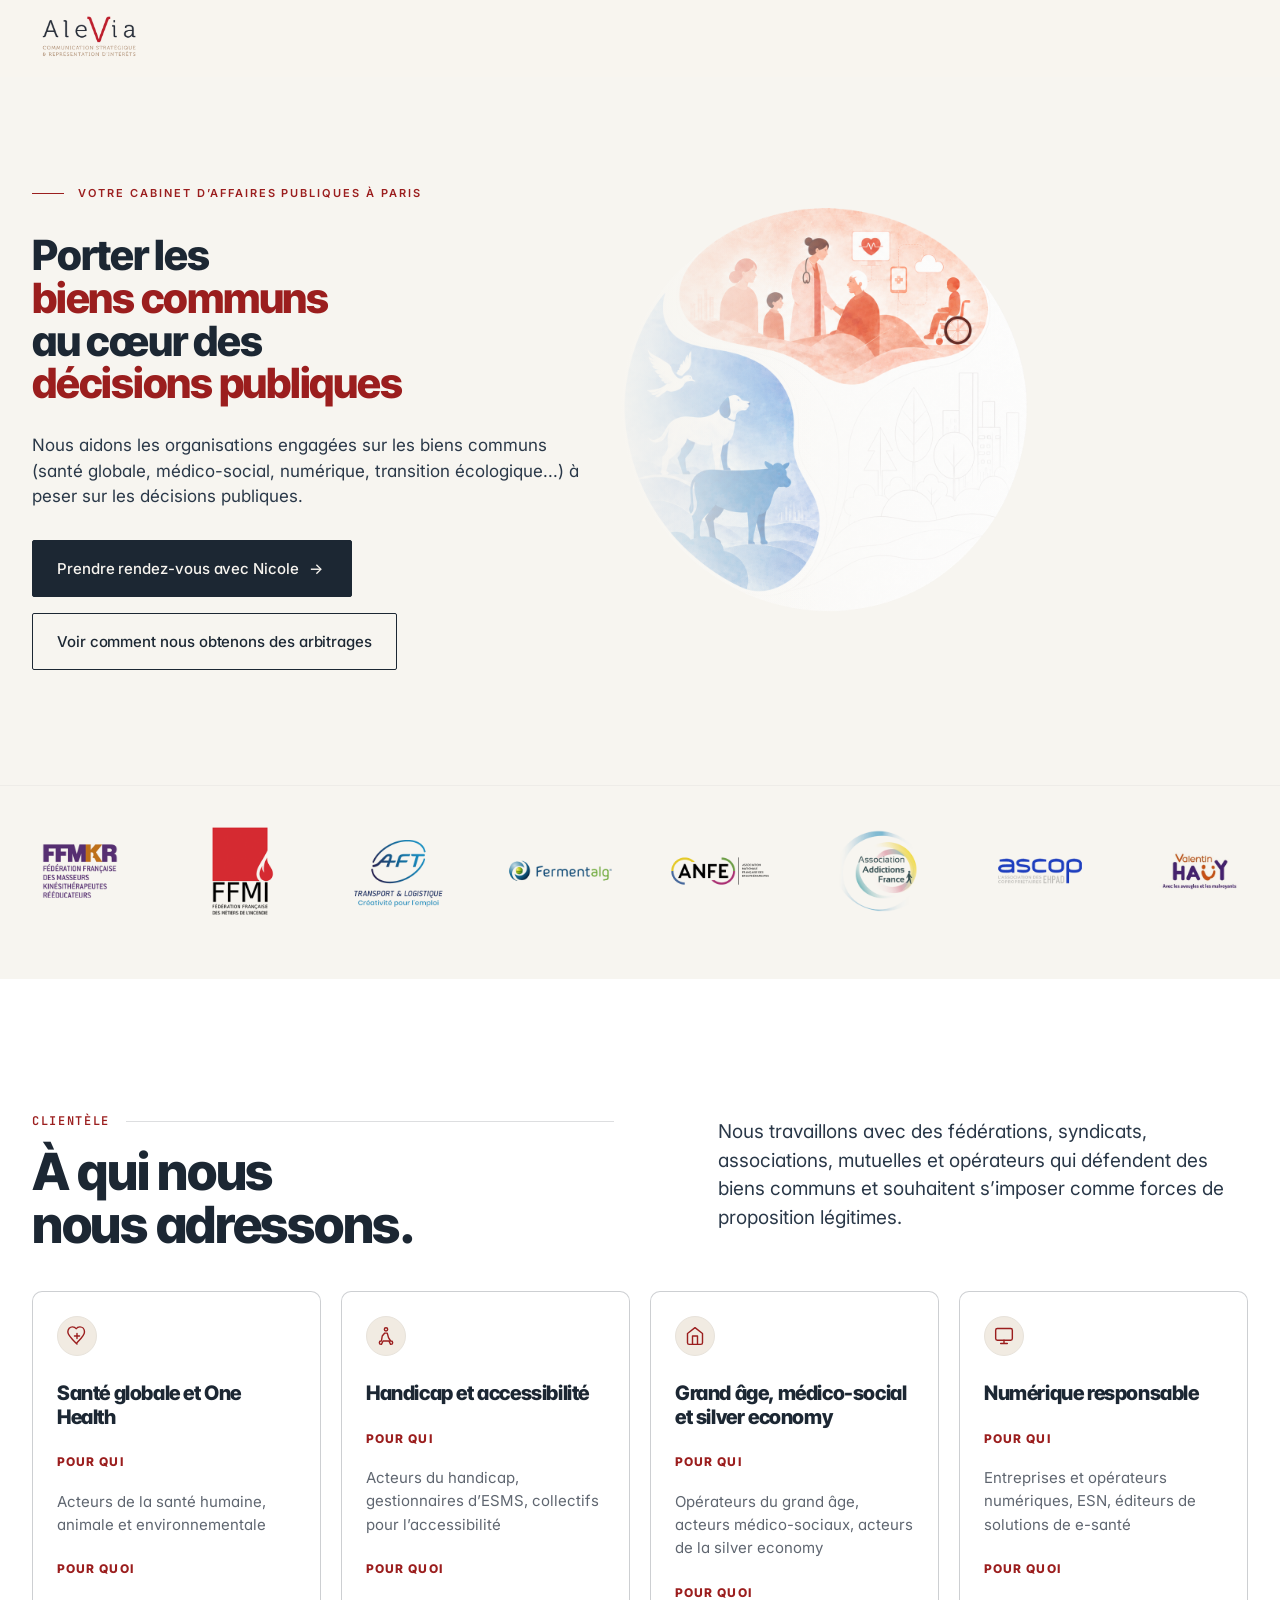
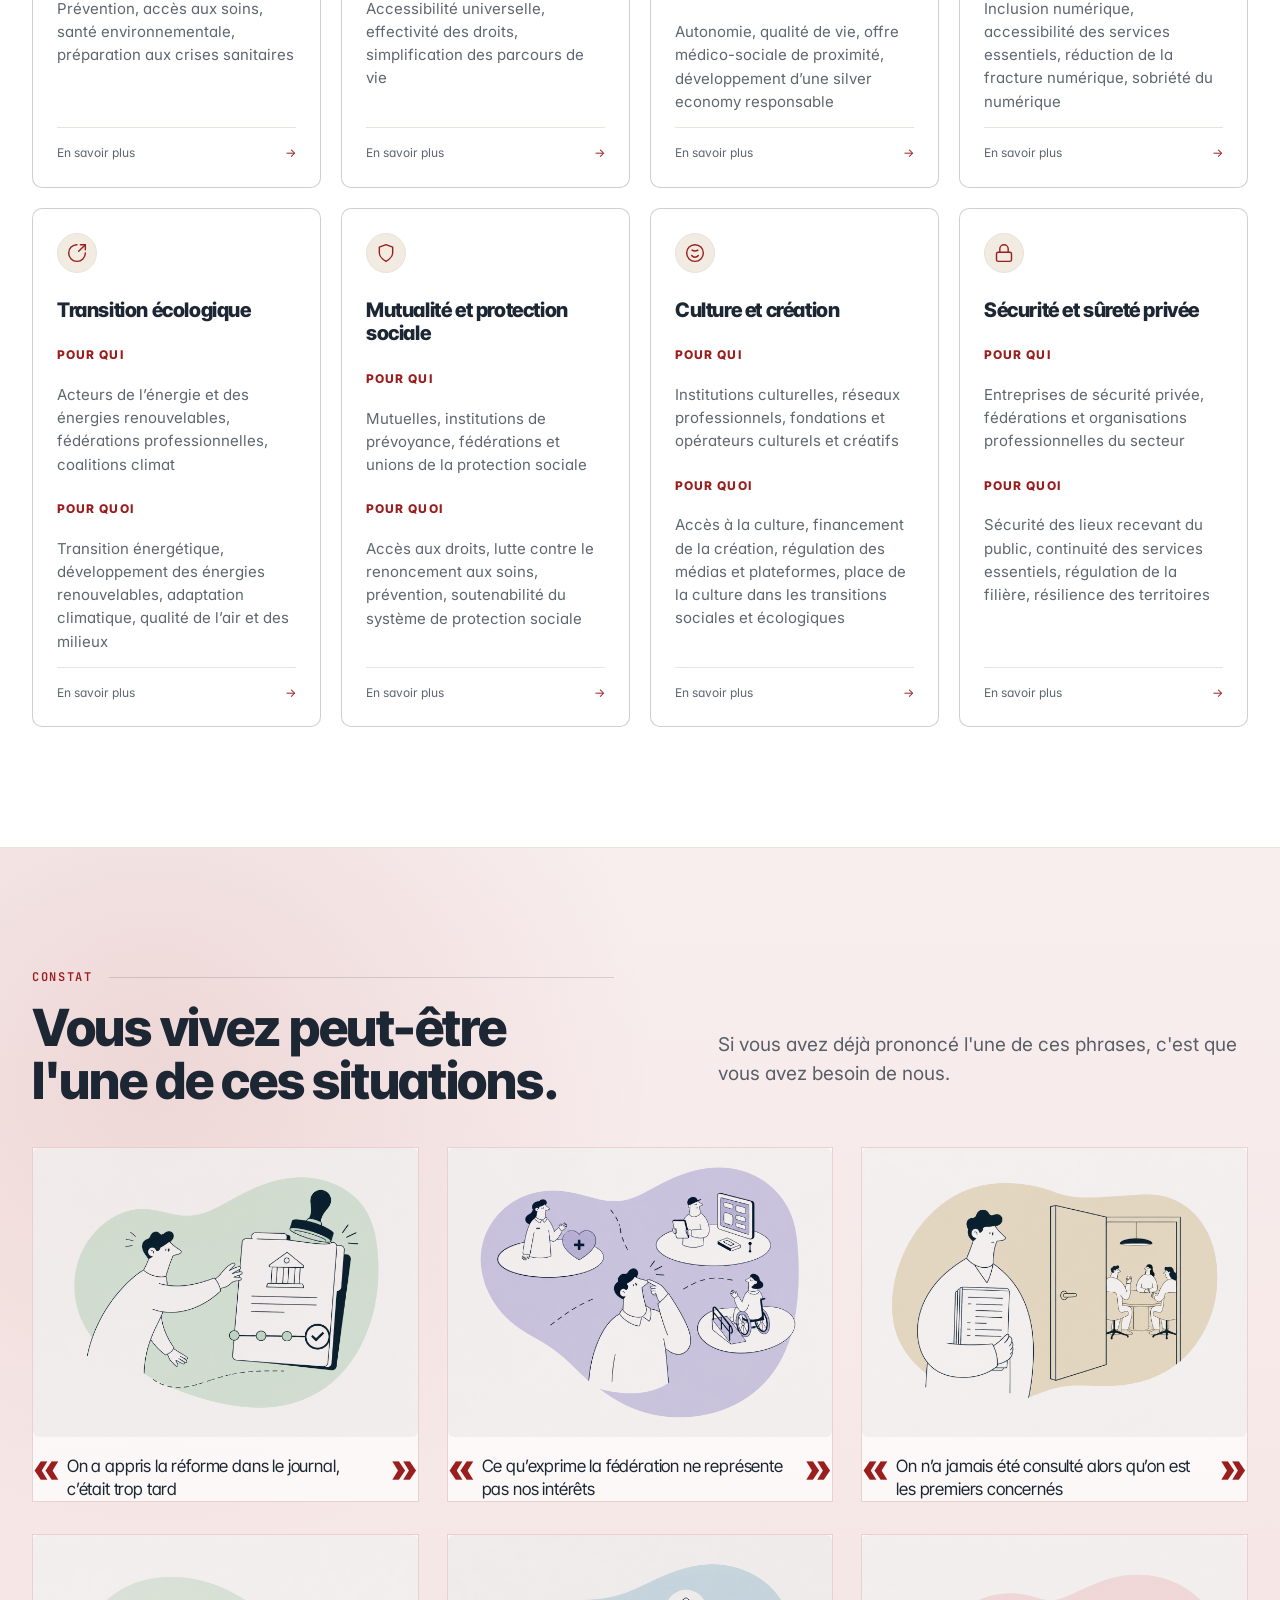
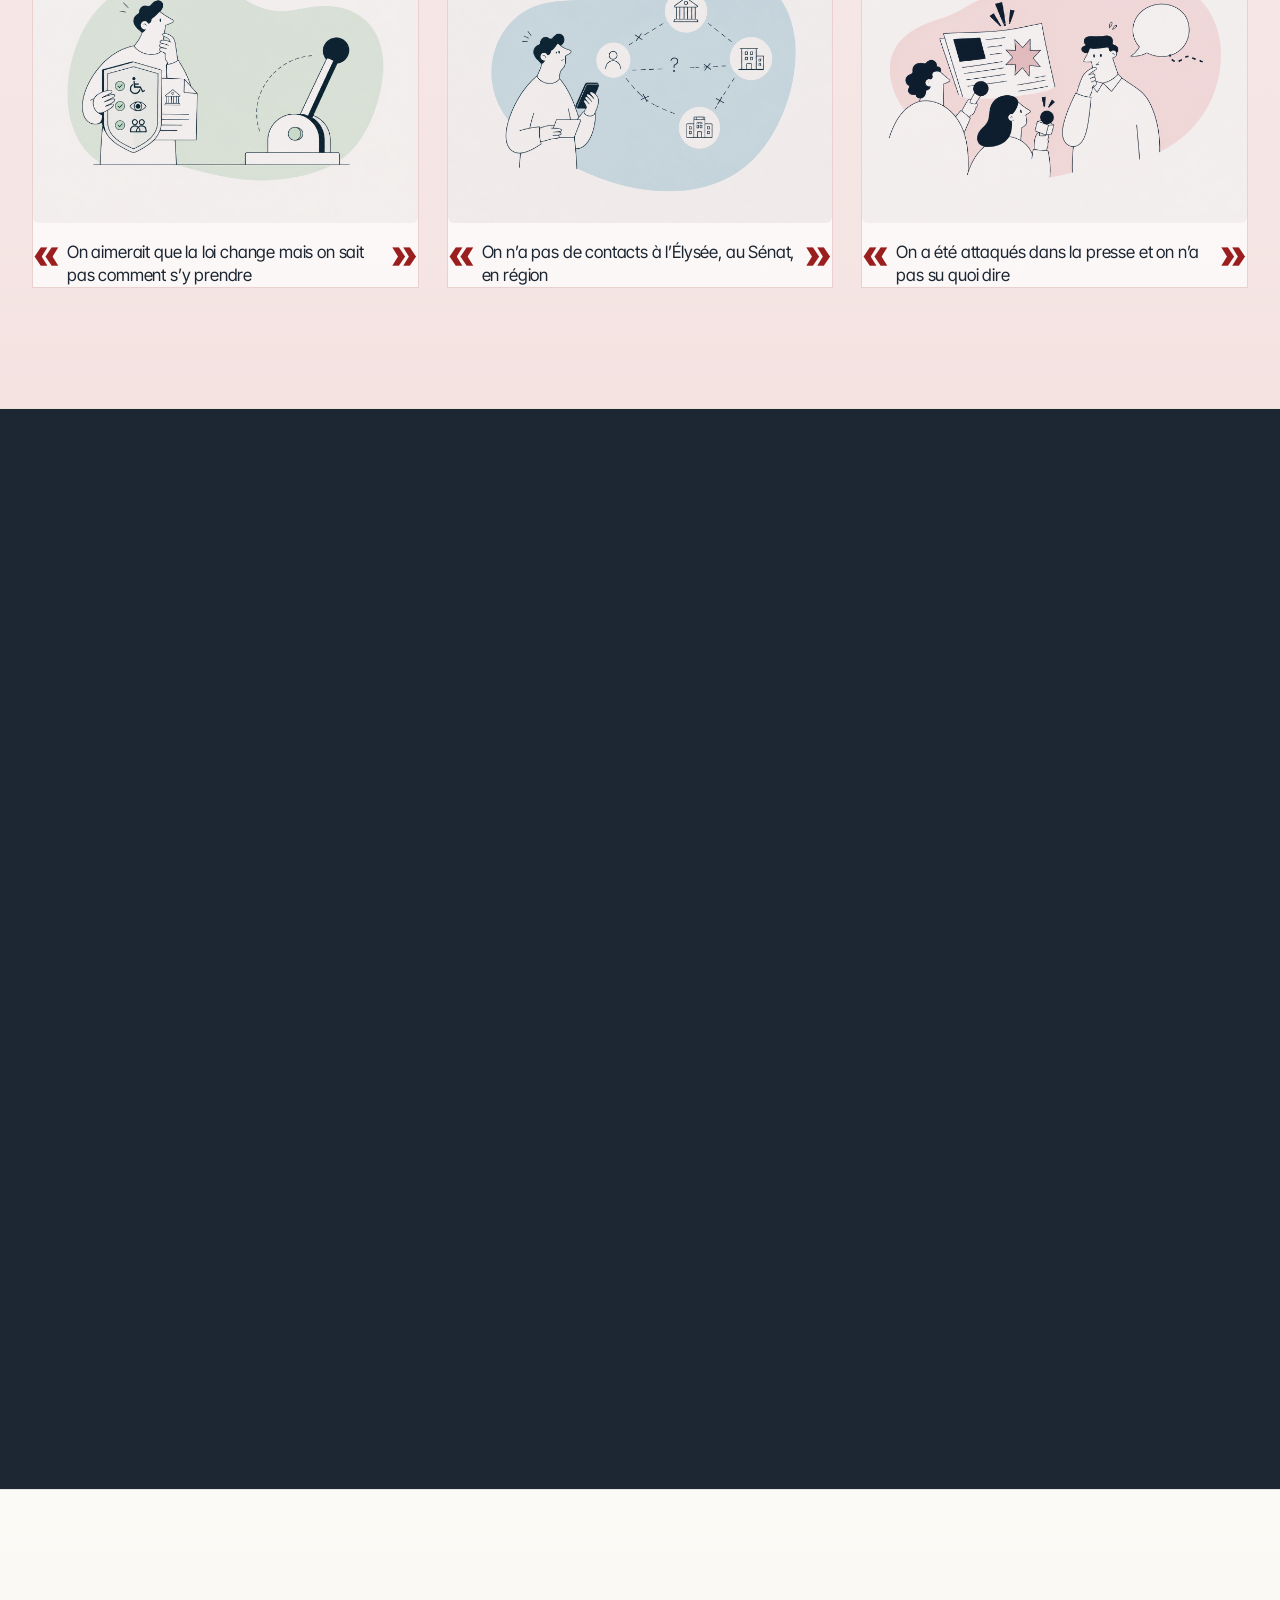
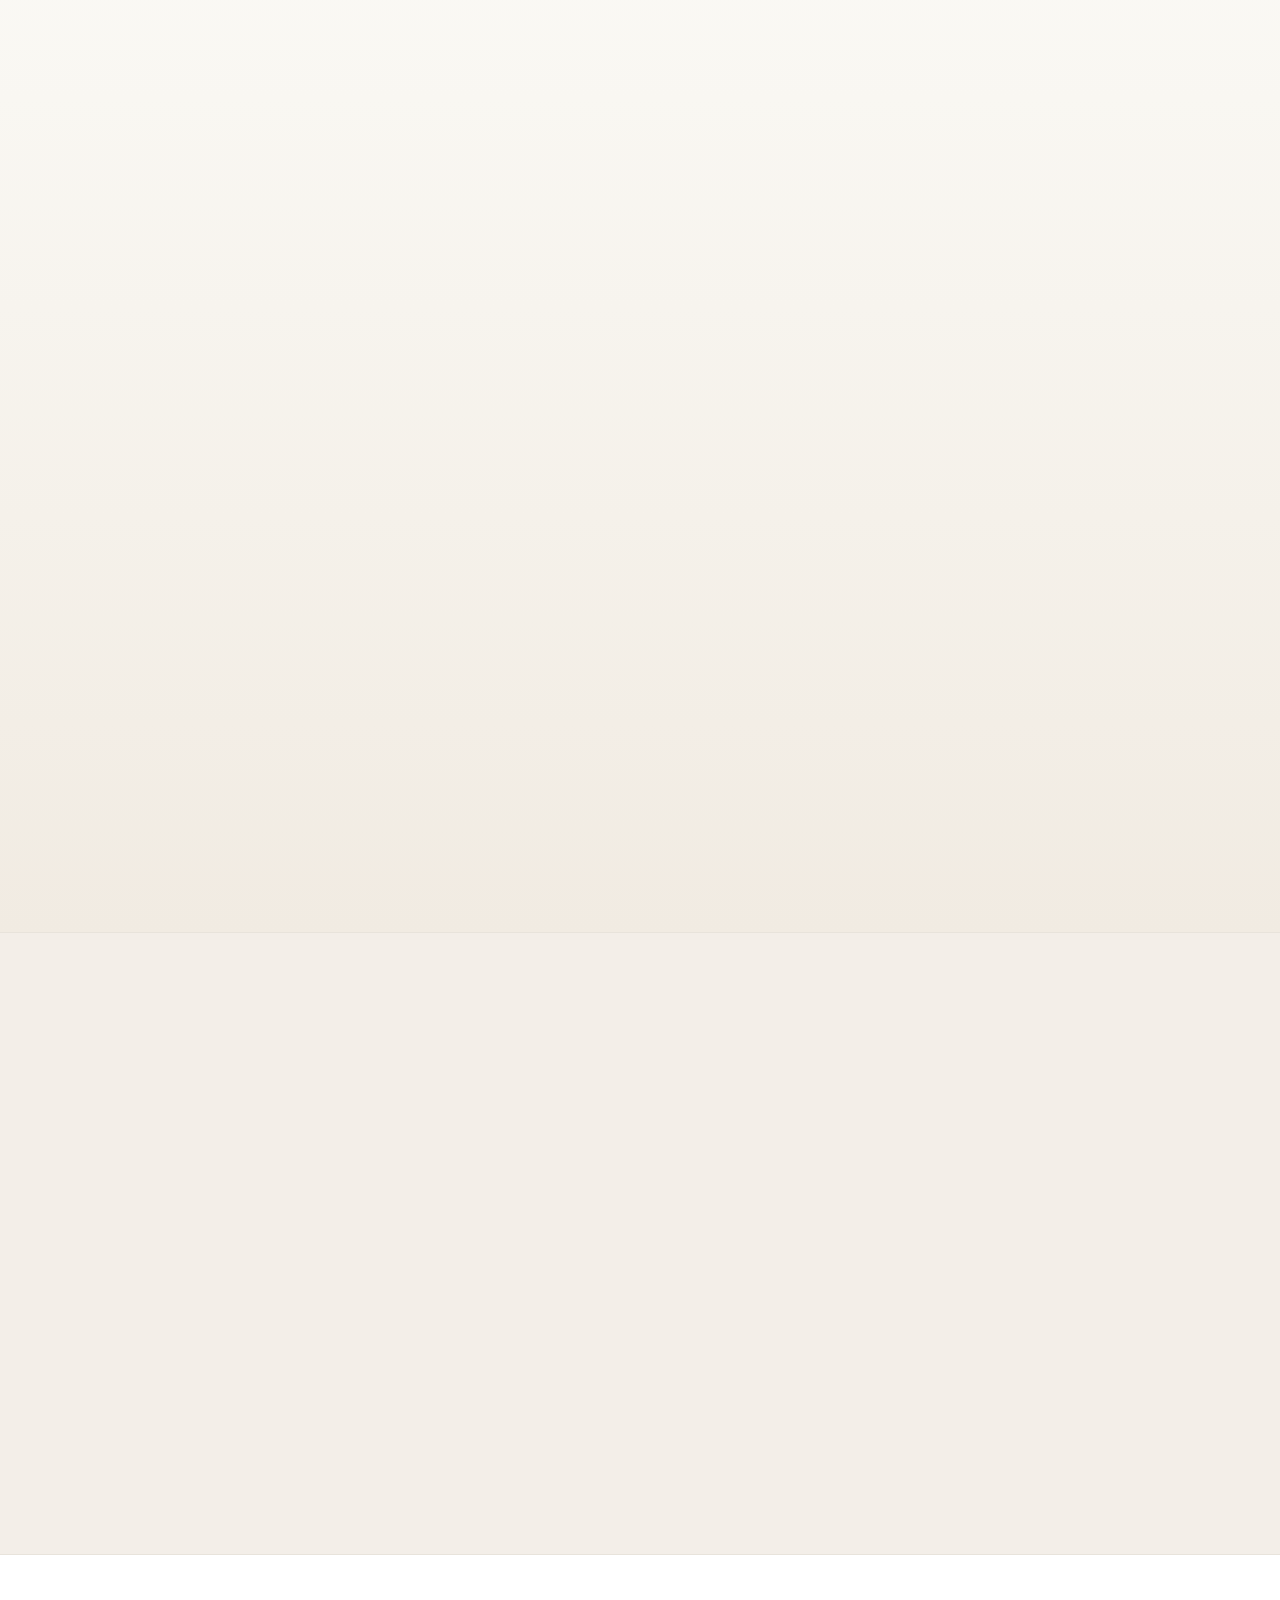
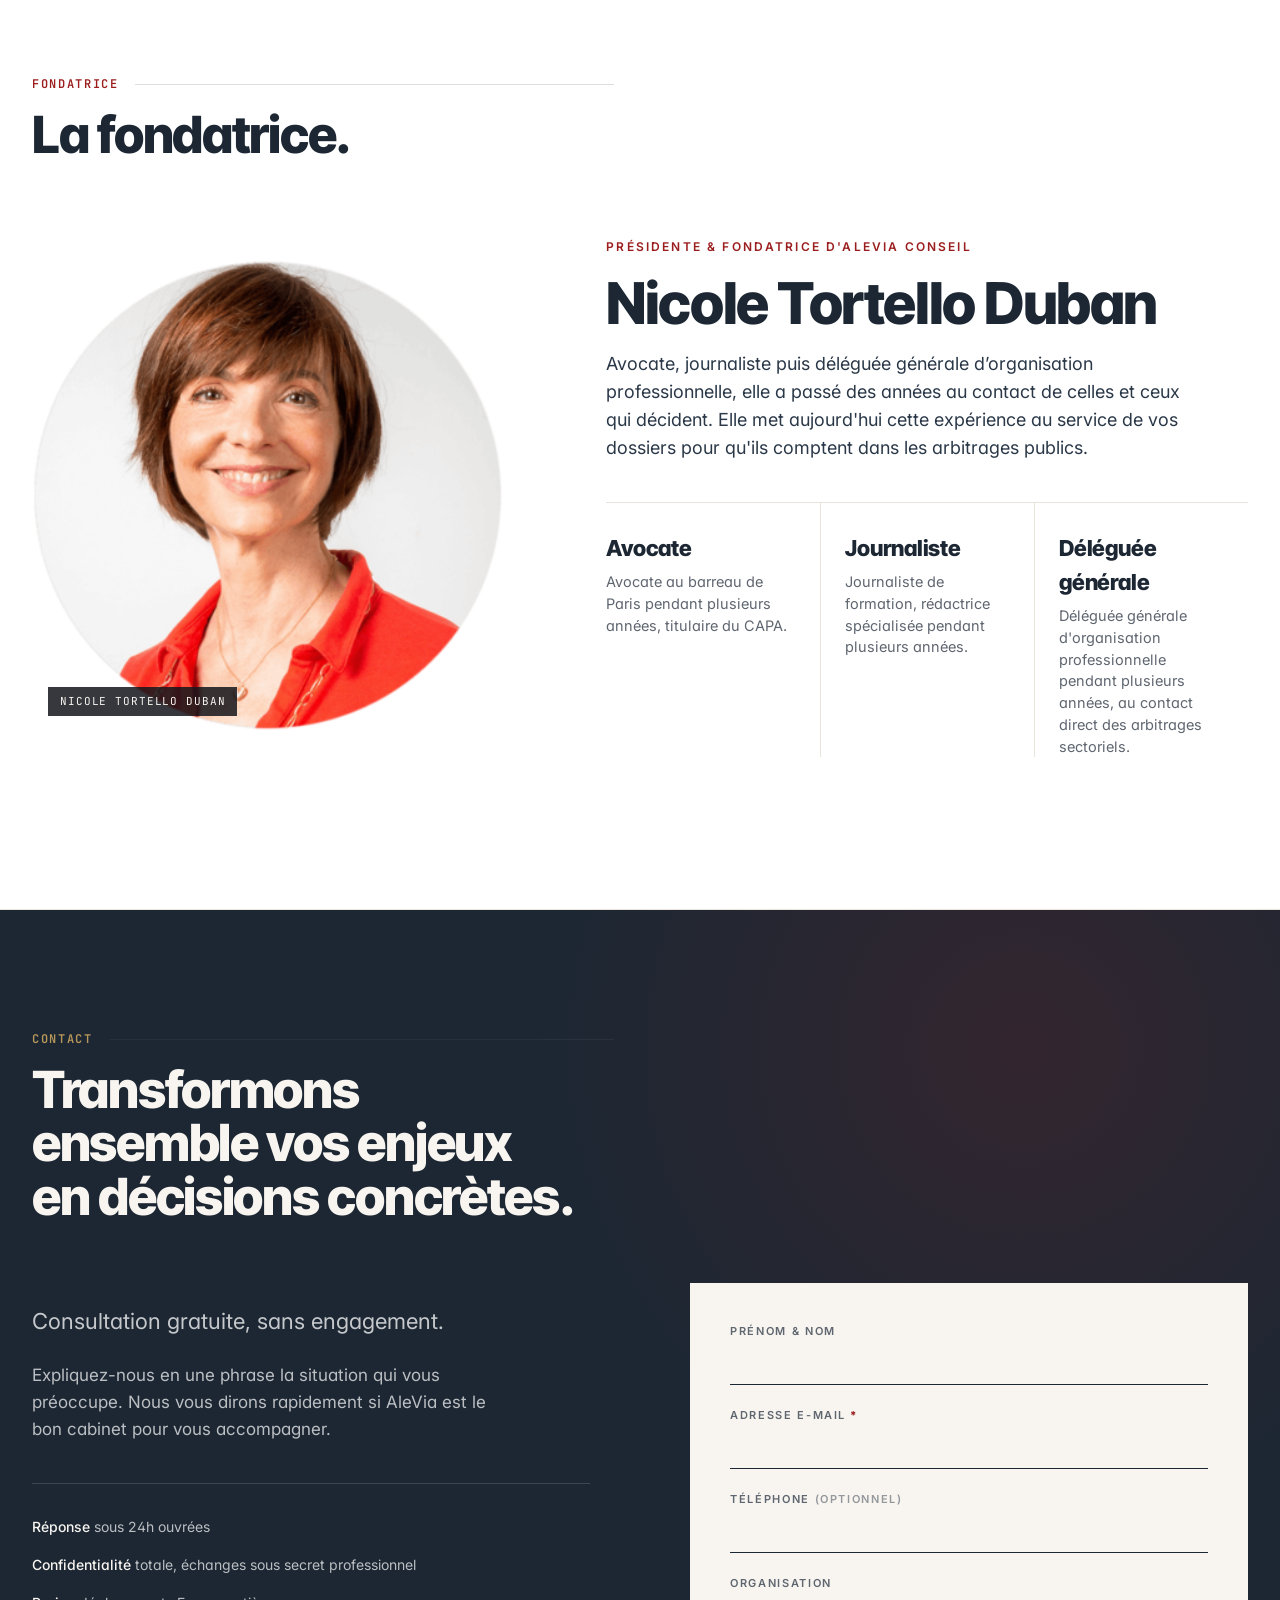
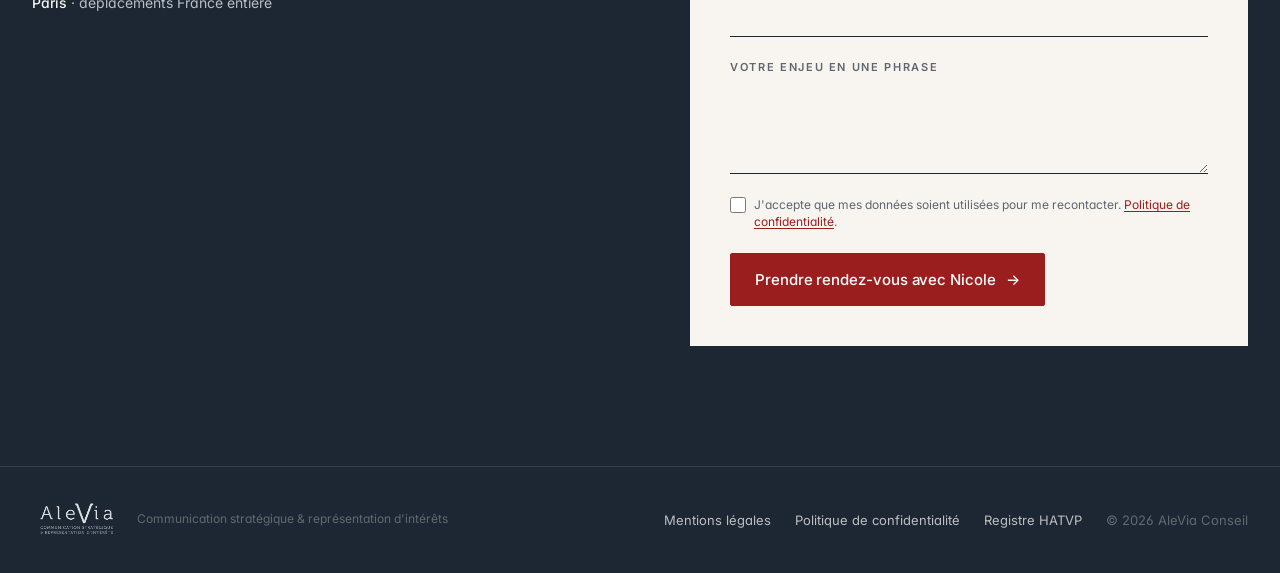
==== commit 2ab9d28c: "Fix levers : restaurer structure correcte avec nouveaux textes desktop veille+plaidoyer Co-Authored-" ====
--- a/hifi/AleVia Hi-Fi.html
+++ b/hifi/AleVia Hi-Fi.html
@@ -466,7 +466,7 @@
 const pains=[["pain-05.png","On a appris la r\u00e9forme dans le journal, c\u2019\u00e9tait trop tard"],["pain-02.png","Ce qu\u2019exprime la f\u00e9d\u00e9ration ne repr\u00e9sente pas nos int\u00e9r\u00eats"],["pain-04.png","On n\u2019a jamais \u00e9t\u00e9 consult\u00e9 alors qu\u2019on est les premiers concern\u00e9s"],["pain-01.png","On aimerait que la loi change mais on sait pas comment s\u2019y prendre"],["pain-03.png","On n\u2019a pas de contacts \u00e0 l\u2019\u00c9lys\u00e9e, au S\u00e9nat, en r\u00e9gion"],["pain-6.png","On a \u00e9t\u00e9 attaqu\u00e9s dans la presse et on n\u2019a pas su quoi dire"]];
 document.getElementById('painsGrid').innerHTML=pains.map(p=>`<figure class="pain-card"><div class="pain-illu"><img src="../uploads/${p[0]}" alt="" loading="lazy"></div><figcaption class="pain-cap"><p class="pain-text guillemets">${p[1]}</p></figcaption></figure>`).join('');
 const lens='<svg xmlns="http://www.w3.org/2000/svg" viewBox="0 0 24 24" fill="none" stroke="currentColor" stroke-linecap="round" stroke-linejoin="round"><circle cx="11" cy="11" r="6"/><path d="m16 16 4 4"/><path d="M8.5 11h5"/><path d="M11 8.5v5"/></svg>',flag='<svg xmlns="http://www.w3.org/2000/svg" viewBox="0 0 24 24" fill="none" stroke="currentColor" stroke-linecap="round" stroke-linejoin="round"><path d="M4 19V5"/><path d="M4 7h10l-1.5 3L14 13H4"/><path d="M17 18c1.7-1.2 3-3.2 3-6s-1.3-4.8-3-6"/></svg>',press='<svg xmlns="http://www.w3.org/2000/svg" viewBox="0 0 24 24" fill="none" stroke="currentColor" stroke-linecap="round" stroke-linejoin="round"><path d="M4 11v2a3 3 0 0 0 3 3h1l4 4v-4h3a5 5 0 0 0 5-5V9a5 5 0 0 0-5-5H9a5 5 0 0 0-5 5v2Z"/><path d="M9 9h6"/><path d="M9 12h4"/></svg>';
-const levers=[["Veille et cartographie : collecter des données exclusives sur le terrain","Avant qu\u2019un texte soit d\u00e9pos\u00e9 ou qu\u2019un arbitrage soit rendu, nous savons d\u00e9j\u00e0 ce qui se pr\u00e9pare. Gr\u00e2ce \u00e0 notre veille et \u00e0 une cartographie fine des acteurs, des positions et des rapports de force, nous filtrons l\u2019information utile et identifions pour vous les opportunit\u00e9s et les risques : r\u00e9glementaires, politiques, m\u00e9diatiques..."],lens],["Plaidoyer : convaincre les décideurs qui comptent vraiment","Nous clarifions votre position et la portons directement \u00e0 l\u2019attention des d\u00e9cideurs publics, en pr\u00e9parant et en organisant les \u00e9changes utiles avec les \u00e9lus, les administrations, les cabinets et les coalitions.",["Notes de position","Livres blancs","R\u00e9daction d\u2019amendements","Rendez-vous institutionnels","Coalitions"],flag],["Relations publiques : peser dans le débat public au bon moment","Chaque tribune, audition ou interview peut faire avancer votre dossier ou le freiner ; nous pr\u00e9parons vos prises de parole pour qu\u2019elles servent \u00e0 la fois votre strat\u00e9gie et votre visibilit\u00e9.","Pr\u00e9parer vos prises de parole et vos r\u00e9ponses publiques.",["Tribunes","\u00c9v\u00e9nements d\u00e9cideurs","Media-training","Communiqu\u00e9s de presse","Dossiers de presse"],press]];
+const levers=[["Veille et cartographie : collecter des données exclusives sur le terrain","Avant qu’un texte soit déposé ou qu’un arbitrage soit rendu, nous savons déjà ce qui se prépare. Grâce à notre veille et à une cartographie fine des acteurs, des positions et des rapports de force, nous filtrons l’information utile et identifions pour vous les opportunités et les risques : réglementaires, politiques, médiatiques...","Repérer tôt les signaux utiles et les risques à venir.",["Bulletins de veille","Notes d’alerte","Cartographies d’acteurs","Analyses de risques"],lens],["Plaidoyer : convaincre les décideurs qui comptent vraiment","Nous clarifions votre position et la portons directement à l’attention des décideurs publics, en préparant et en organisant les échanges utiles avec les élus, les administrations, les cabinets et les coalitions.","Transformer votre position en arbitrages concrets.",["Notes de position","Livres blancs","Rédaction d’amendements","Rendez-vous institutionnels","Coalitions"],flag],["Relations publiques : peser dans le débat public au bon moment","Chaque tribune, audition ou interview peut faire avancer votre dossier ou le freiner ; nous préparons vos prises de parole pour qu’elles servent à la fois votre stratégie et votre visibilité.","Préparer vos prises de parole et vos réponses publiques.",["Tribunes","Événements décideurs","Media-training","Communiqués de presse","Dossiers de presse"],press]];
 const leverImages=['../uploads/veille.webp','../uploads/plaidoyer.webp','../uploads/RP.webp'];
 const leverAlts=['Veille et intelligence sociétale — AleVia','Plaidoyer et stratégie d’influence — Nicole Tortello Duban','Relations publiques et prise de parole — AleVia'];
 document.getElementById('leversGrid').innerHTML=levers.map((l,i)=>`<article class="lever"><div class="lever-image-wrap"><img src="${leverImages[i]}" alt="${leverAlts[i]}" loading="lazy"></div><div class="lever-body"><h3 class="h-card">${l[0]}</h3><p class="body"><span class="desktop-copy">${l[1]}</span><span class="mobile-copy">${l[2]}</span></p><div class="lever-tags">${l[3].map(t=>`<span class="lever-tag">${t}</span>`).join('')}</div></div></article>`).join('');
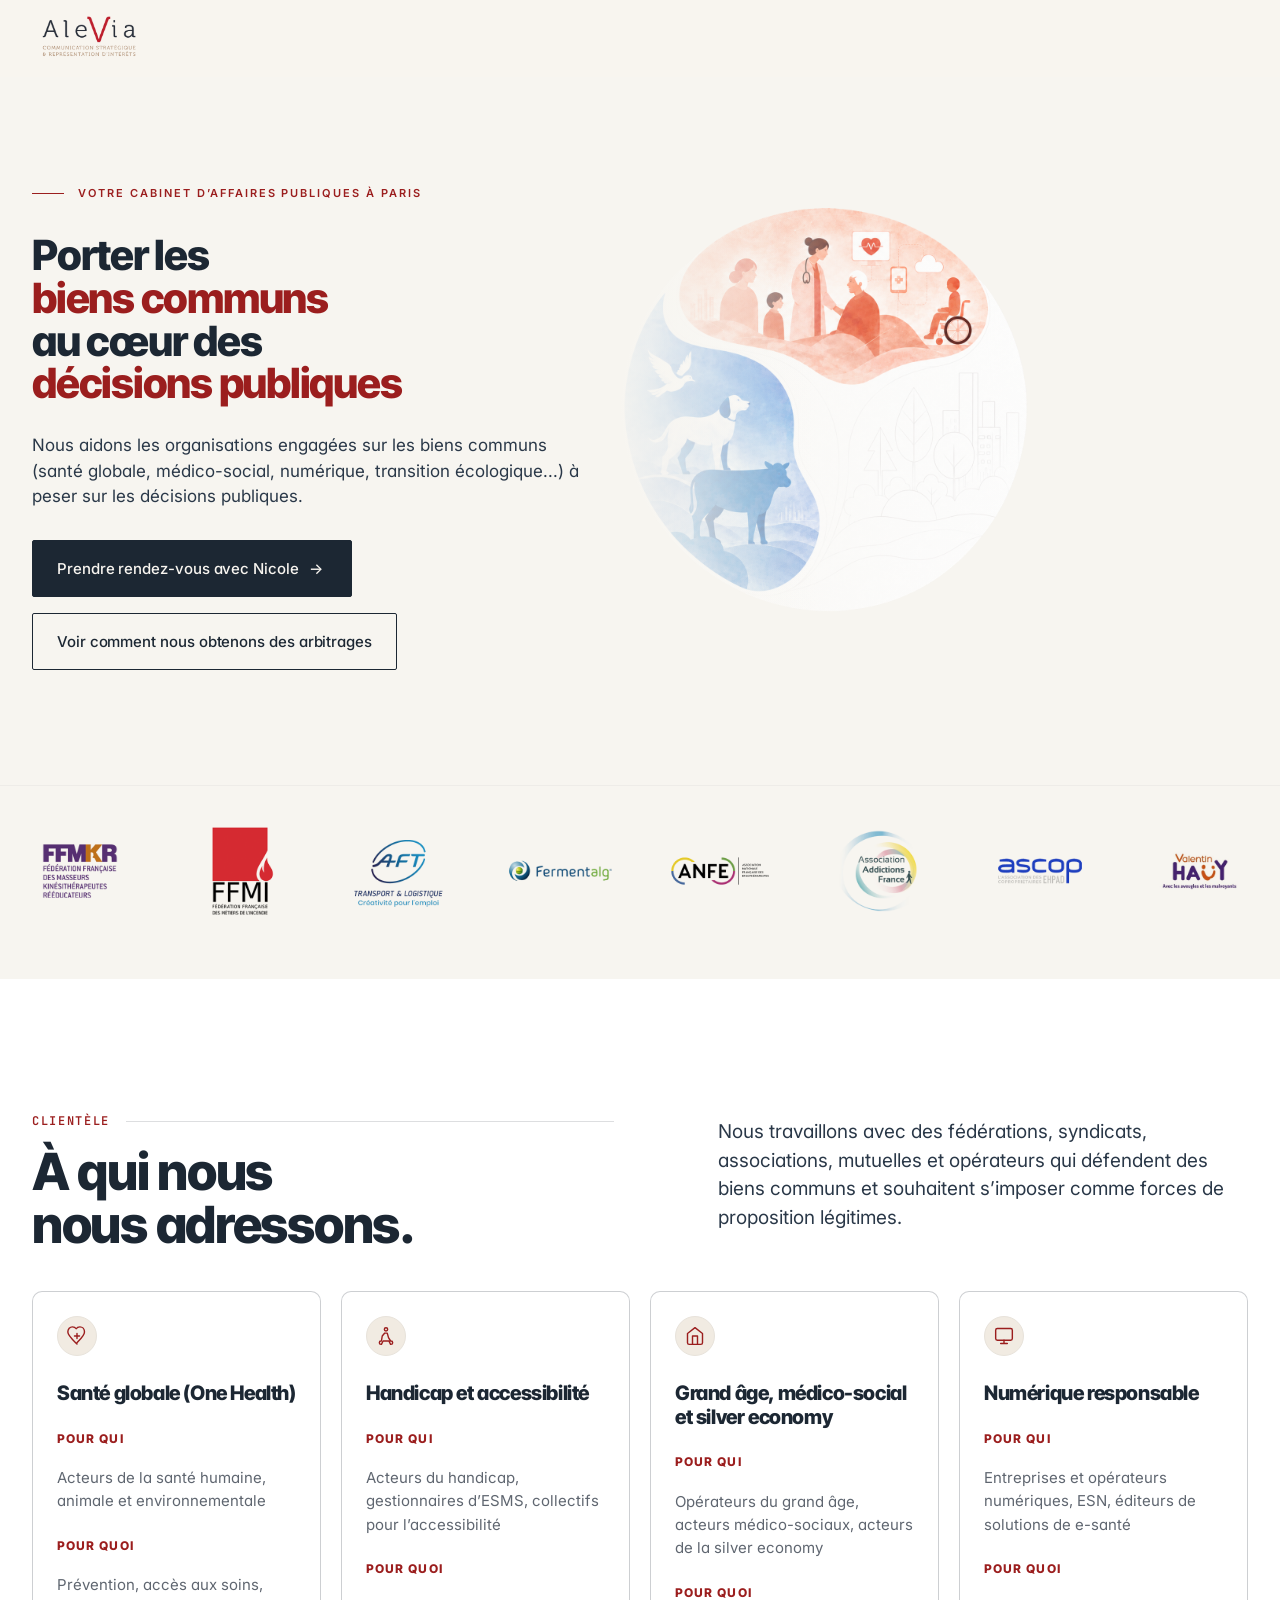
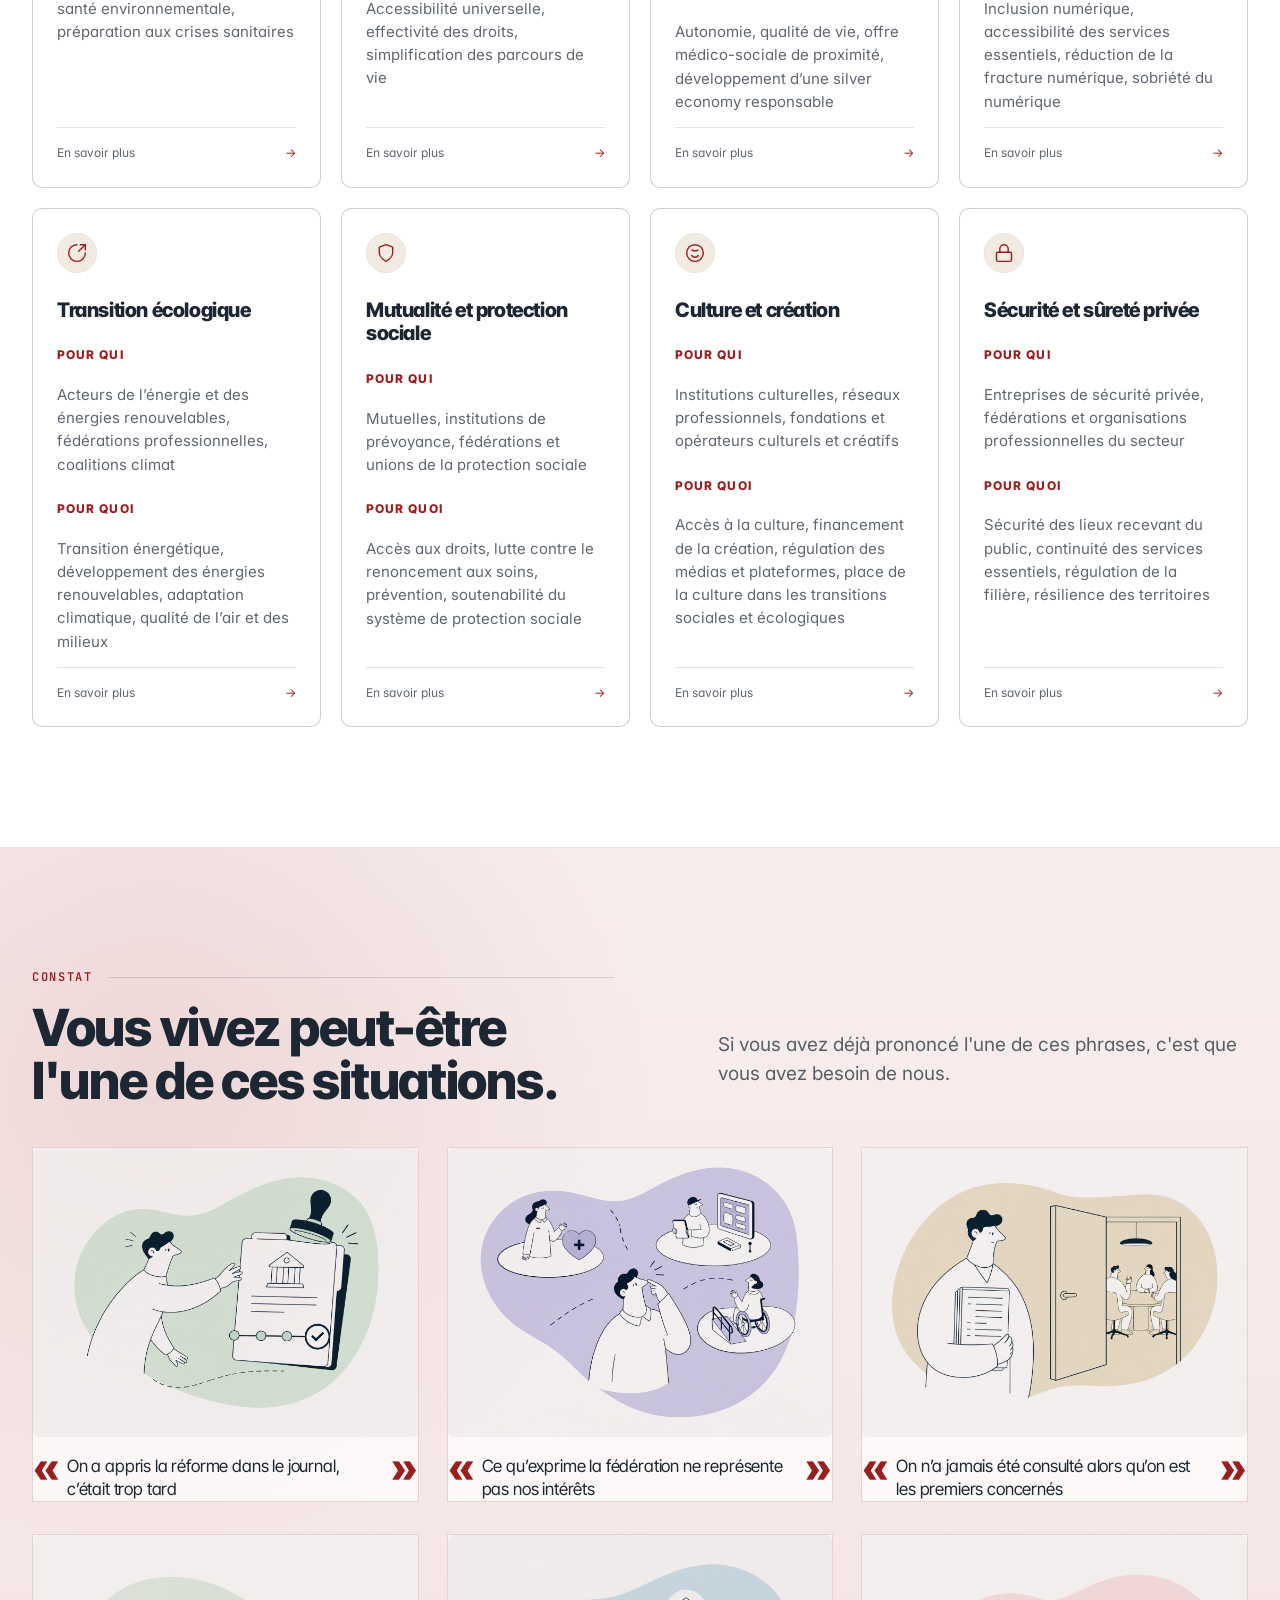
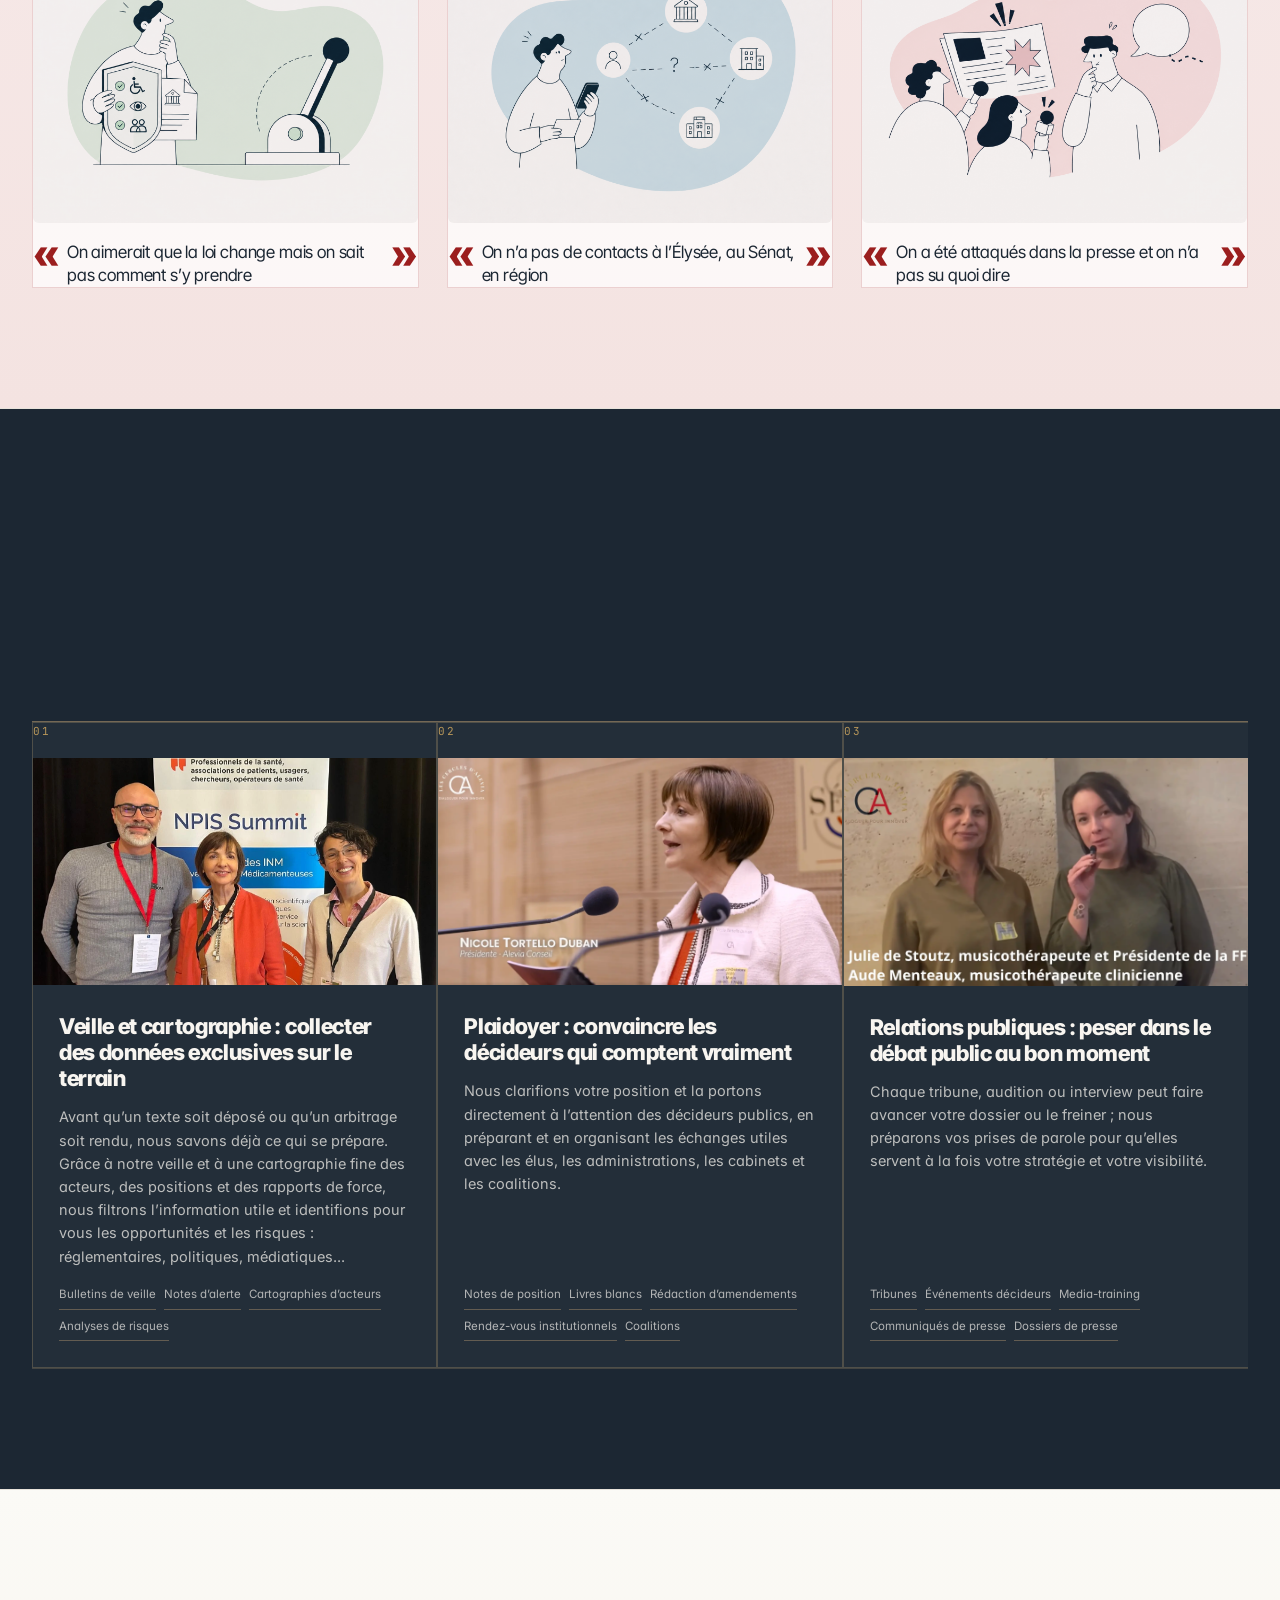
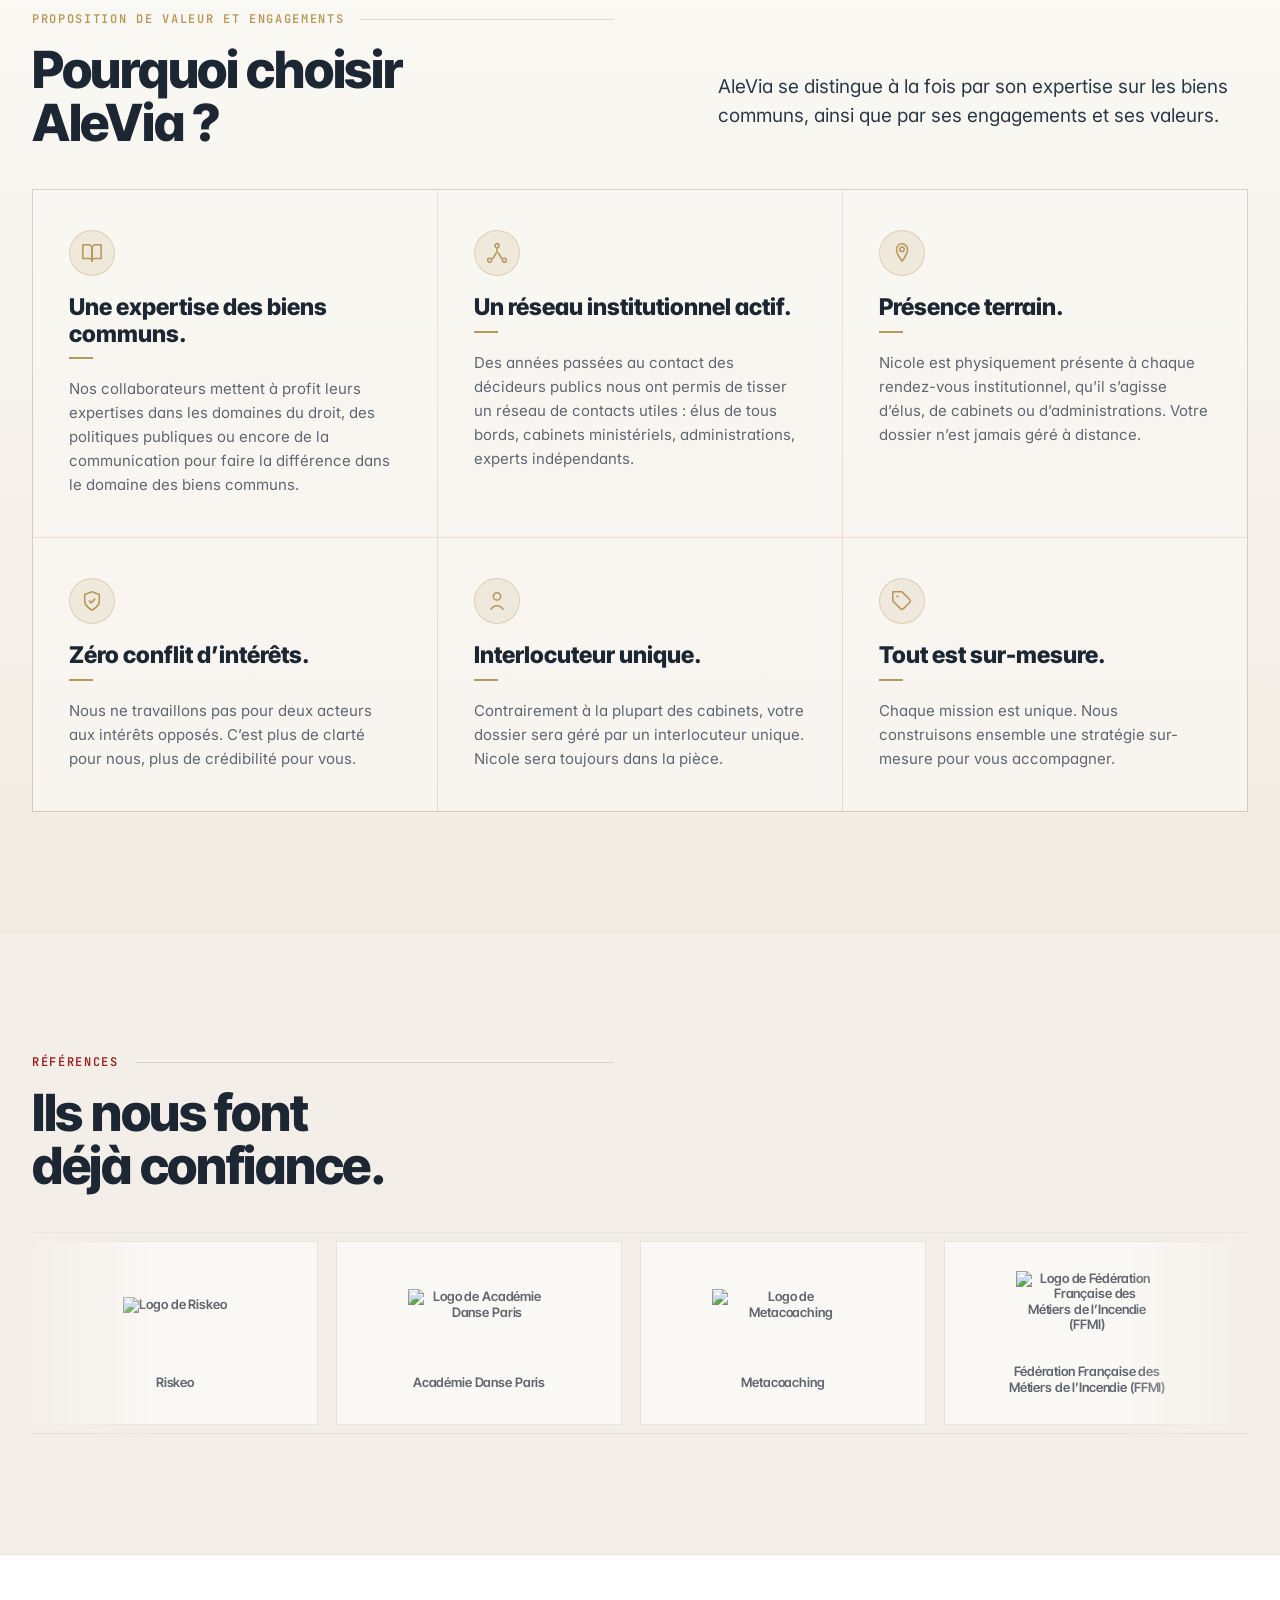
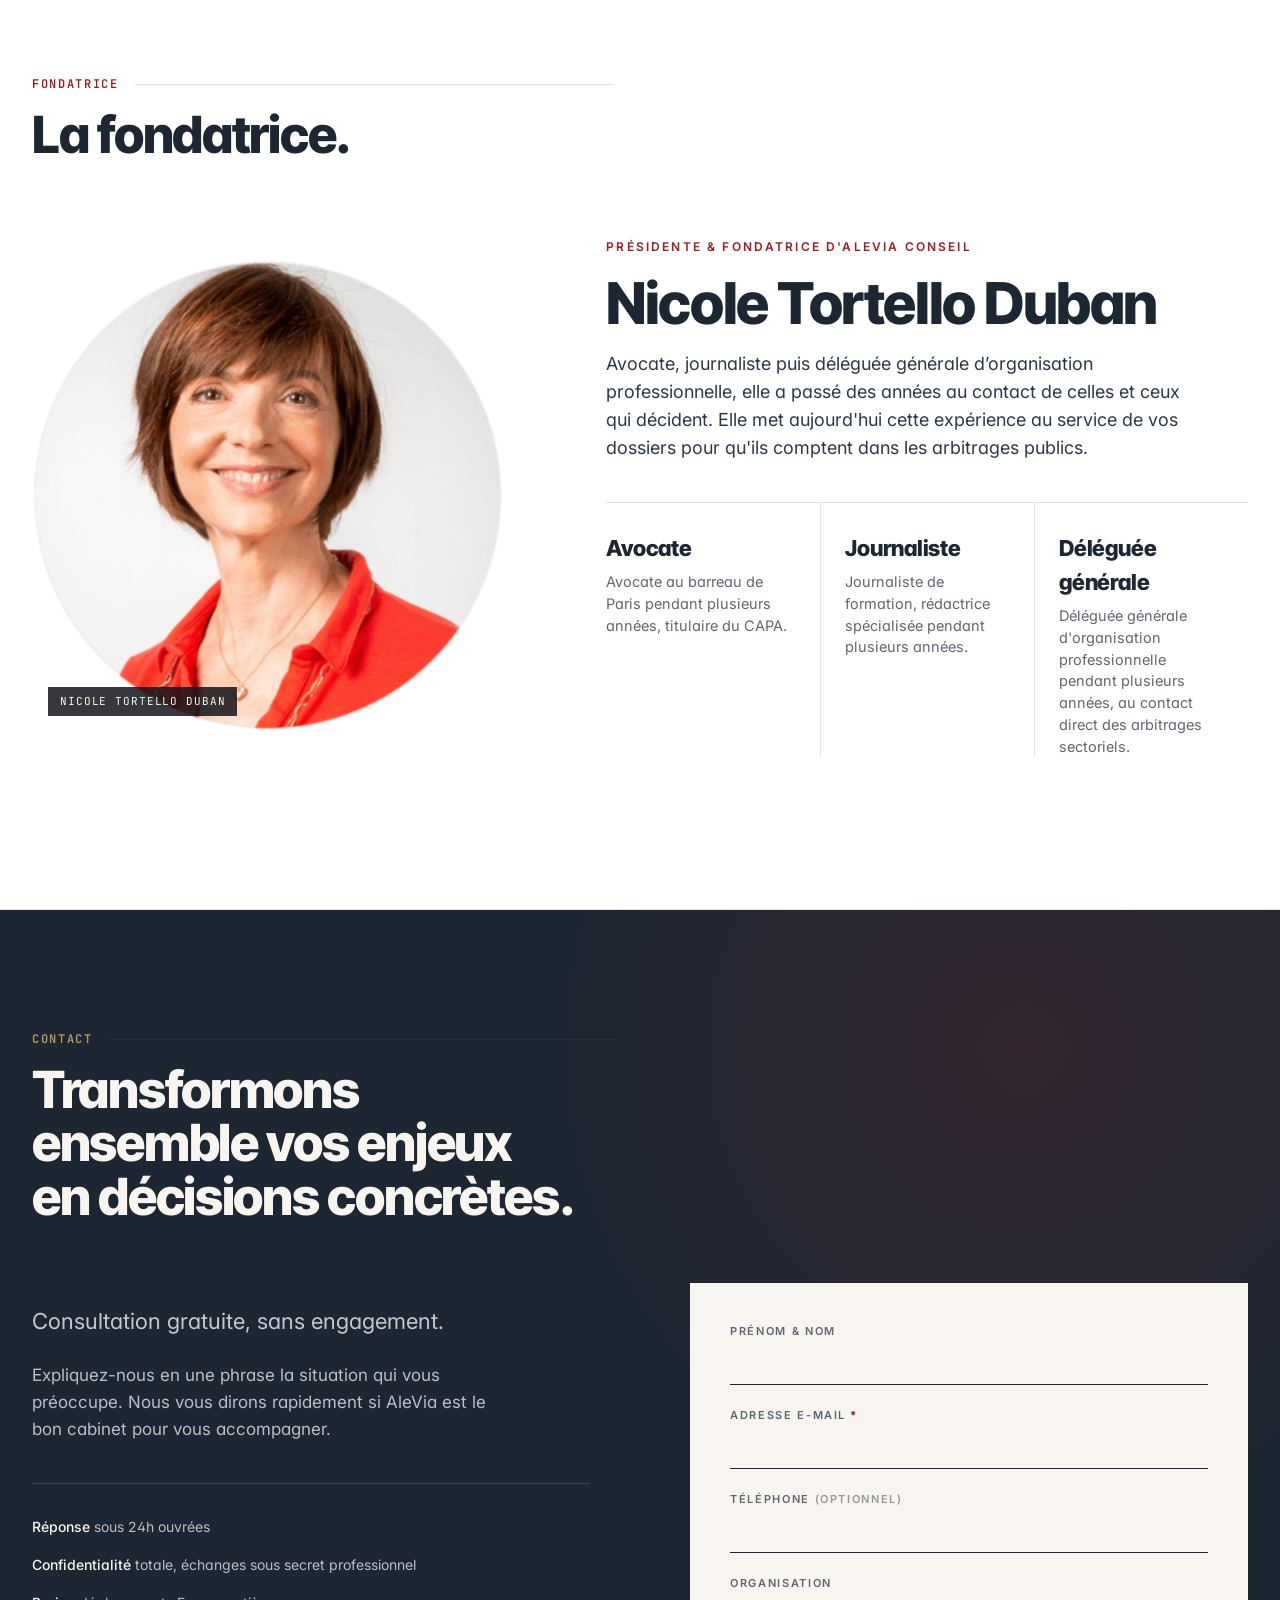
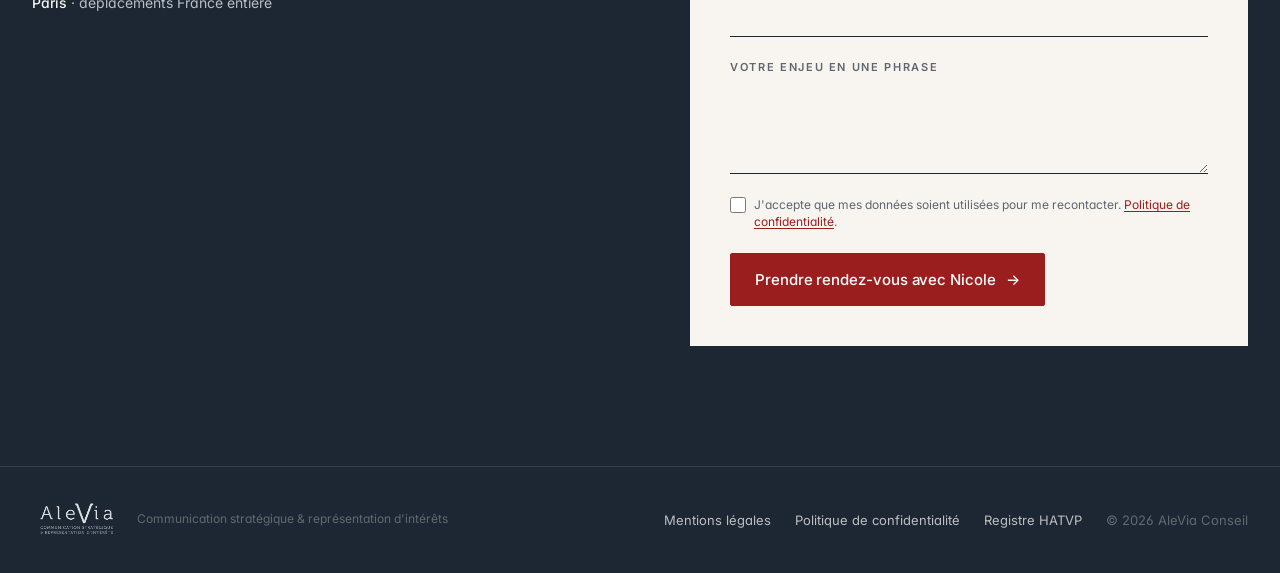
==== commit d44c3c3a: "Update AleVia Hi-Fi.html" ====
--- a/hifi/AleVia Hi-Fi.html
+++ b/hifi/AleVia Hi-Fi.html
@@ -461,7 +461,7 @@
 <footer class="site-footer"><div class="container"><div class="footer-row"><div style="display:flex;align-items:center;gap:16px"><img src="assets/alevia-logo.png" alt="AleVia" style="height:42px;filter:brightness(0) invert(1);opacity:.85"><span style="opacity:.5;font-size:12px">Communication strat&eacute;gique &amp; repr&eacute;sentation d'int&eacute;r&ecirc;ts</span></div><div style="display:flex;gap:24px;font-size:13px"><a href="#">Mentions l&eacute;gales</a><a href="#">Politique de confidentialit&eacute;</a><a href="#">Registre HATVP</a><span style="opacity:.5">&copy; 2026 AleVia Conseil</span></div></div></div></footer>
 <script>
 const icon={heart:'<svg xmlns="http://www.w3.org/2000/svg" viewBox="0 0 24 24" stroke-width="1.7" stroke-linecap="round" stroke-linejoin="round"><path d="M12 21.6C6.4 16.1 1 11.3 1 7.2 1 3.5 3.5 1 6.5 1c1.9 0 3.7 1 4.5 2.3C11.8 2 13.6 1 15.5 1 18.5 1 21 3.5 21 7.2c0 4.1-5.4 8.9-9 12.8"/><path d="M9 12h6M12 9v6"/></svg>',wheel:'<svg xmlns="http://www.w3.org/2000/svg" viewBox="0 0 24 24" stroke-width="1.7" stroke-linecap="round" stroke-linejoin="round"><circle cx="12" cy="4" r="2"/><path d="M10.5 8.5h3L15 14l2.5 4H18a2 2 0 1 1 0 4h-.5l-2-4h-7l-2 4H6a2 2 0 1 1 0-4h.5l1-6Z"/></svg>',home:'<svg xmlns="http://www.w3.org/2000/svg" viewBox="0 0 24 24" stroke-width="1.7" stroke-linecap="round" stroke-linejoin="round"><path d="M3 9l9-7 9 7v11a2 2 0 0 1-2 2H5a2 2 0 0 1-2-2z"/><path d="M9 22V12h6v10"/></svg>',screen:'<svg xmlns="http://www.w3.org/2000/svg" viewBox="0 0 24 24" stroke-width="1.7" stroke-linecap="round" stroke-linejoin="round"><rect x="2" y="3" width="20" height="14" rx="2"/><path d="M8 21h8M12 17v4"/></svg>',eco:'<svg xmlns="http://www.w3.org/2000/svg" viewBox="0 0 24 24" stroke-width="1.7" stroke-linecap="round" stroke-linejoin="round"><path d="M12 2a10 10 0 1 0 10 10"/><path d="M22 2l-8 8"/><path d="M16 2h6v6"/></svg>',shield:'<svg xmlns="http://www.w3.org/2000/svg" viewBox="0 0 24 24" stroke-width="1.7" stroke-linecap="round" stroke-linejoin="round"><path d="M12 22s8-4 8-10V5l-8-3-8 3v7c0 6 8 10 8 10z"/></svg>',culture:'<svg xmlns="http://www.w3.org/2000/svg" viewBox="0 0 24 24" stroke-width="1.7" stroke-linecap="round" stroke-linejoin="round"><circle cx="12" cy="12" r="10"/><path d="M8.5 8.5s1.5 1 3.5 1 3.5-1 3.5-1"/><path d="M8 15a5 5 0 0 0 8 0"/></svg>',lock:'<svg xmlns="http://www.w3.org/2000/svg" viewBox="0 0 24 24" stroke-width="1.7" stroke-linecap="round" stroke-linejoin="round"><rect x="3" y="11" width="18" height="11" rx="2"/><path d="M7 11V7a5 5 0 0 1 10 0v4"/></svg>'};
-const sectors=[["Sant\u00e9 globale et One Health","Acteurs de la sant\u00e9 humaine, animale et environnementale","Pr\u00e9vention, acc\u00e8s aux soins, sant\u00e9 environnementale, pr\u00e9paration aux crises sanitaires",icon.heart],["Handicap et accessibilit\u00e9","Acteurs du handicap, gestionnaires d\u2019ESMS, collectifs pour l\u2019accessibilit\u00e9","Accessibilit\u00e9 universelle, effectivit\u00e9 des droits, simplification des parcours de vie",icon.wheel],["Grand \u00e2ge, m\u00e9dico-social et silver economy","Op\u00e9rateurs du grand \u00e2ge, acteurs m\u00e9dico-sociaux, acteurs de la silver economy","Autonomie, qualit\u00e9 de vie, offre m\u00e9dico-sociale de proximit\u00e9, d\u00e9veloppement d\u2019une silver economy responsable",icon.home],["Num\u00e9rique responsable","Entreprises et op\u00e9rateurs num\u00e9riques, ESN, \u00e9diteurs de solutions de e-sant\u00e9","Inclusion num\u00e9rique, accessibilit\u00e9 des services essentiels, r\u00e9duction de la fracture num\u00e9rique, sobri\u00e9t\u00e9 du num\u00e9rique",icon.screen],["Transition \u00e9cologique","Acteurs de l\u2019\u00e9nergie et des \u00e9nergies renouvelables, f\u00e9d\u00e9rations professionnelles, coalitions climat","Transition \u00e9nerg\u00e9tique, d\u00e9veloppement des \u00e9nergies renouvelables, adaptation climatique, qualit\u00e9 de l\u2019air et des milieux",icon.eco],["Mutualit\u00e9 et protection sociale","Mutuelles, institutions de pr\u00e9voyance, f\u00e9d\u00e9rations et unions de la protection sociale","Acc\u00e8s aux droits, lutte contre le renoncement aux soins, pr\u00e9vention, soutenabilit\u00e9 du syst\u00e8me de protection sociale",icon.shield],["Culture et cr\u00e9ation","Institutions culturelles, r\u00e9seaux professionnels, fondations et op\u00e9rateurs culturels et cr\u00e9atifs","Acc\u00e8s \u00e0 la culture, financement de la cr\u00e9ation, r\u00e9gulation des m\u00e9dias et plateformes, place de la culture dans les transitions sociales et \u00e9cologiques",icon.culture],["S\u00e9curit\u00e9 et s\u00fbret\u00e9 priv\u00e9e","Entreprises de s\u00e9curit\u00e9 priv\u00e9e, f\u00e9d\u00e9rations et organisations professionnelles du secteur","S\u00e9curit\u00e9 des lieux recevant du public, continuit\u00e9 des services essentiels, r\u00e9gulation de la fili\u00e8re, r\u00e9silience des territoires",icon.lock]];
+const sectors=[["Sant\u00e9 globale (One Health)","Acteurs de la sant\u00e9 humaine, animale et environnementale","Pr\u00e9vention, acc\u00e8s aux soins, sant\u00e9 environnementale, pr\u00e9paration aux crises sanitaires",icon.heart],["Handicap et accessibilit\u00e9","Acteurs du handicap, gestionnaires d\u2019ESMS, collectifs pour l\u2019accessibilit\u00e9","Accessibilit\u00e9 universelle, effectivit\u00e9 des droits, simplification des parcours de vie",icon.wheel],["Grand \u00e2ge, m\u00e9dico-social et silver economy","Op\u00e9rateurs du grand \u00e2ge, acteurs m\u00e9dico-sociaux, acteurs de la silver economy","Autonomie, qualit\u00e9 de vie, offre m\u00e9dico-sociale de proximit\u00e9, d\u00e9veloppement d\u2019une silver economy responsable",icon.home],["Num\u00e9rique responsable","Entreprises et op\u00e9rateurs num\u00e9riques, ESN, \u00e9diteurs de solutions de e-sant\u00e9","Inclusion num\u00e9rique, accessibilit\u00e9 des services essentiels, r\u00e9duction de la fracture num\u00e9rique, sobri\u00e9t\u00e9 du num\u00e9rique",icon.screen],["Transition \u00e9cologique","Acteurs de l\u2019\u00e9nergie et des \u00e9nergies renouvelables, f\u00e9d\u00e9rations professionnelles, coalitions climat","Transition \u00e9nerg\u00e9tique, d\u00e9veloppement des \u00e9nergies renouvelables, adaptation climatique, qualit\u00e9 de l\u2019air et des milieux",icon.eco],["Mutualit\u00e9 et protection sociale","Mutuelles, institutions de pr\u00e9voyance, f\u00e9d\u00e9rations et unions de la protection sociale","Acc\u00e8s aux droits, lutte contre le renoncement aux soins, pr\u00e9vention, soutenabilit\u00e9 du syst\u00e8me de protection sociale",icon.shield],["Culture et cr\u00e9ation","Institutions culturelles, r\u00e9seaux professionnels, fondations et op\u00e9rateurs culturels et cr\u00e9atifs","Acc\u00e8s \u00e0 la culture, financement de la cr\u00e9ation, r\u00e9gulation des m\u00e9dias et plateformes, place de la culture dans les transitions sociales et \u00e9cologiques",icon.culture],["S\u00e9curit\u00e9 et s\u00fbret\u00e9 priv\u00e9e","Entreprises de s\u00e9curit\u00e9 priv\u00e9e, f\u00e9d\u00e9rations et organisations professionnelles du secteur","S\u00e9curit\u00e9 des lieux recevant du public, continuit\u00e9 des services essentiels, r\u00e9gulation de la fili\u00e8re, r\u00e9silience des territoires",icon.lock]];
 document.getElementById('sectorsGrid').innerHTML=sectors.map(s=>`<article class="card sector-card" style="padding:24px"><div class="sector-icon">${s[3]}</div><h3 class="h-card">${s[0]}</h3><p class="sector-label">Pour qui</p><p class="sector-who">${s[1]}</p><p class="sector-label">Pour quoi</p><p class="sector-why">${s[2]}</p><div class="arrow-row" style="margin-top:auto;padding-top:16px"><span>En savoir plus</span><span style="color:var(--accent)">&rarr;</span></div></article>`).join('');
 const pains=[["pain-05.png","On a appris la r\u00e9forme dans le journal, c\u2019\u00e9tait trop tard"],["pain-02.png","Ce qu\u2019exprime la f\u00e9d\u00e9ration ne repr\u00e9sente pas nos int\u00e9r\u00eats"],["pain-04.png","On n\u2019a jamais \u00e9t\u00e9 consult\u00e9 alors qu\u2019on est les premiers concern\u00e9s"],["pain-01.png","On aimerait que la loi change mais on sait pas comment s\u2019y prendre"],["pain-03.png","On n\u2019a pas de contacts \u00e0 l\u2019\u00c9lys\u00e9e, au S\u00e9nat, en r\u00e9gion"],["pain-6.png","On a \u00e9t\u00e9 attaqu\u00e9s dans la presse et on n\u2019a pas su quoi dire"]];
 document.getElementById('painsGrid').innerHTML=pains.map(p=>`<figure class="pain-card"><div class="pain-illu"><img src="../uploads/${p[0]}" alt="" loading="lazy"></div><figcaption class="pain-cap"><p class="pain-text guillemets">${p[1]}</p></figcaption></figure>`).join('');
